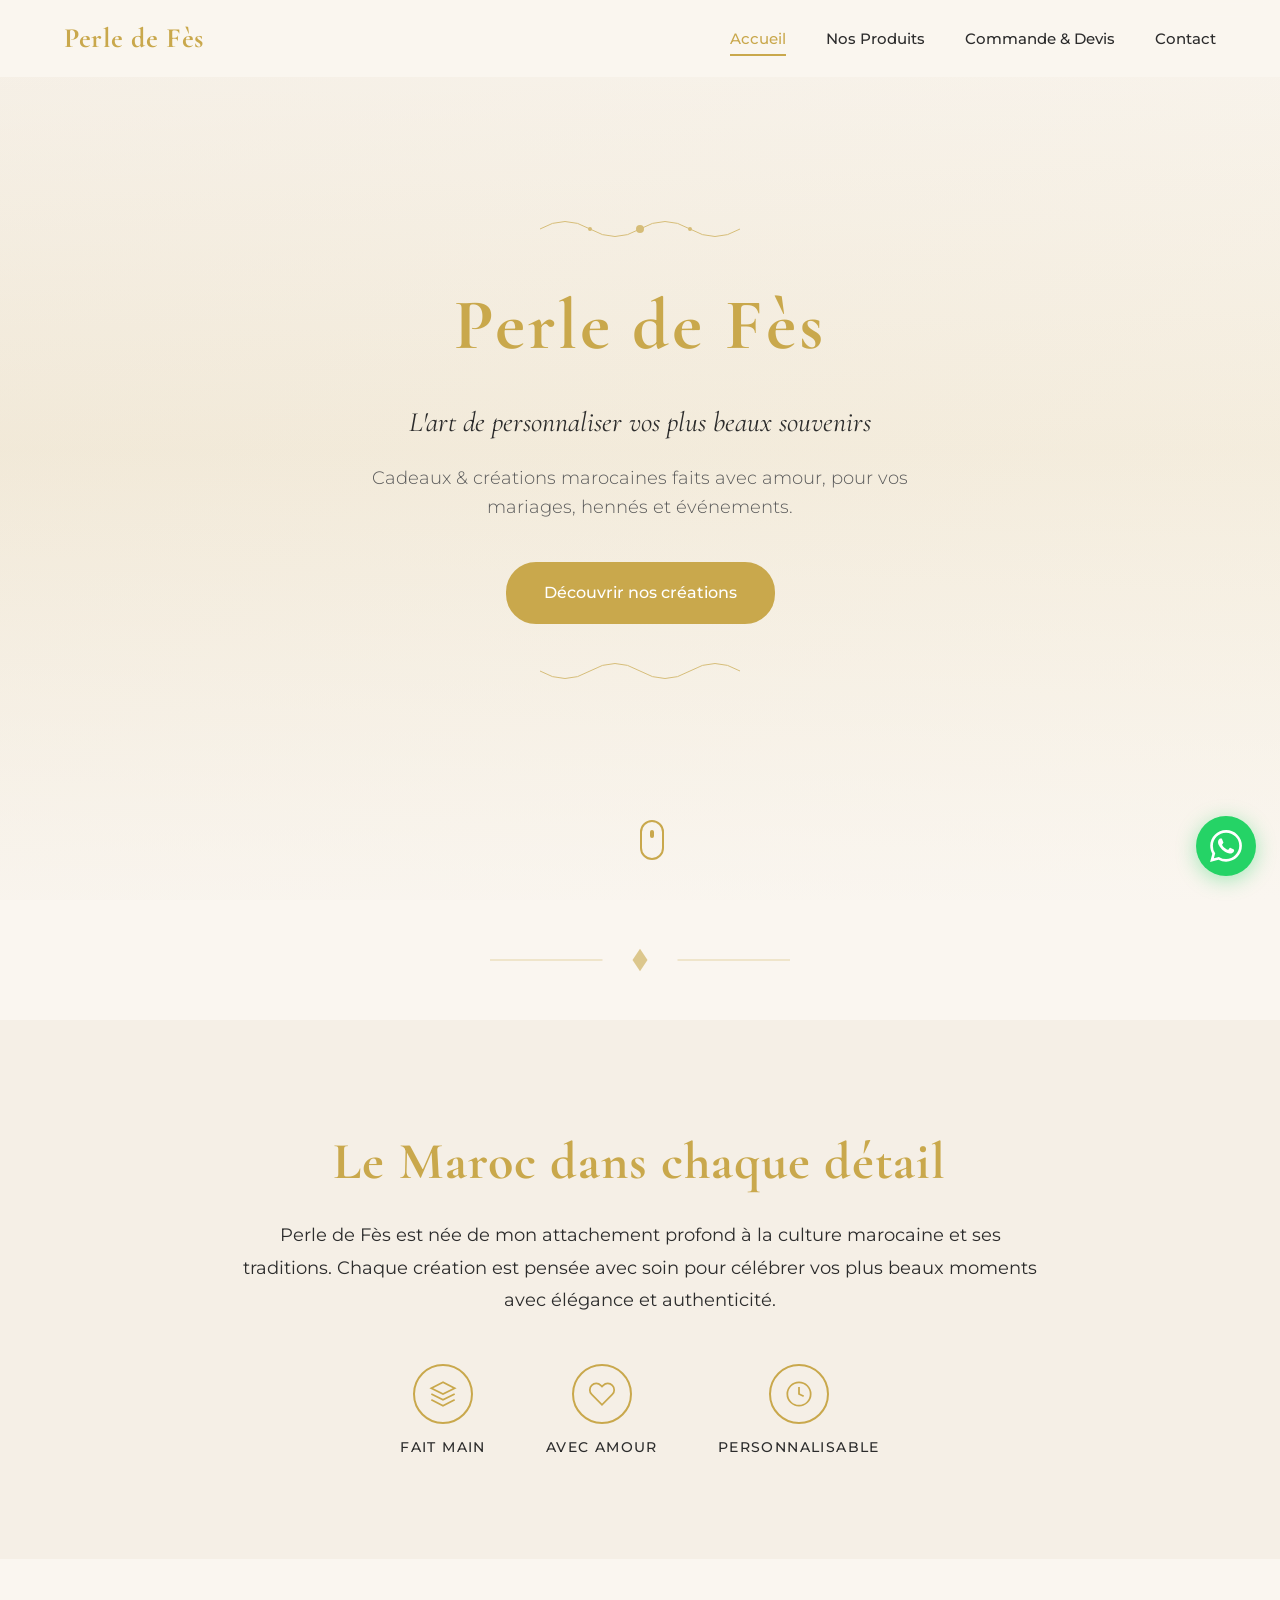
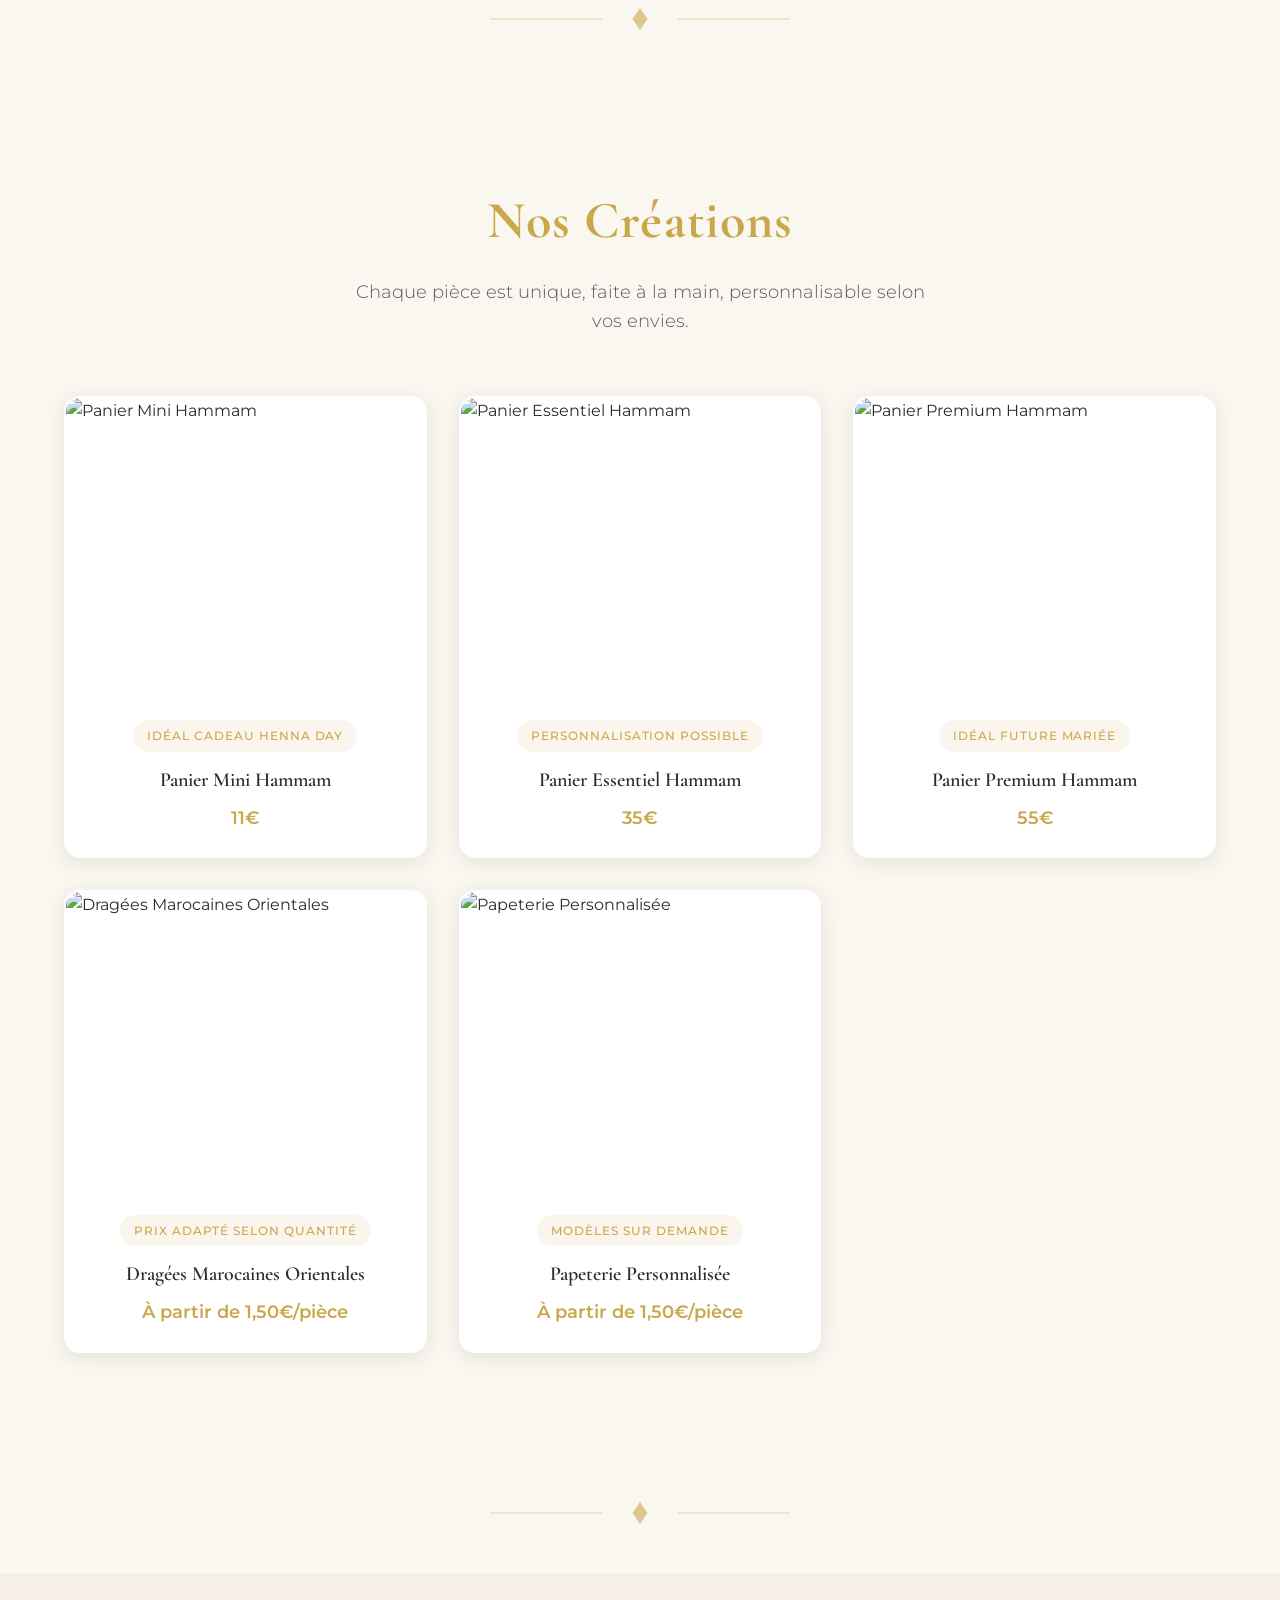
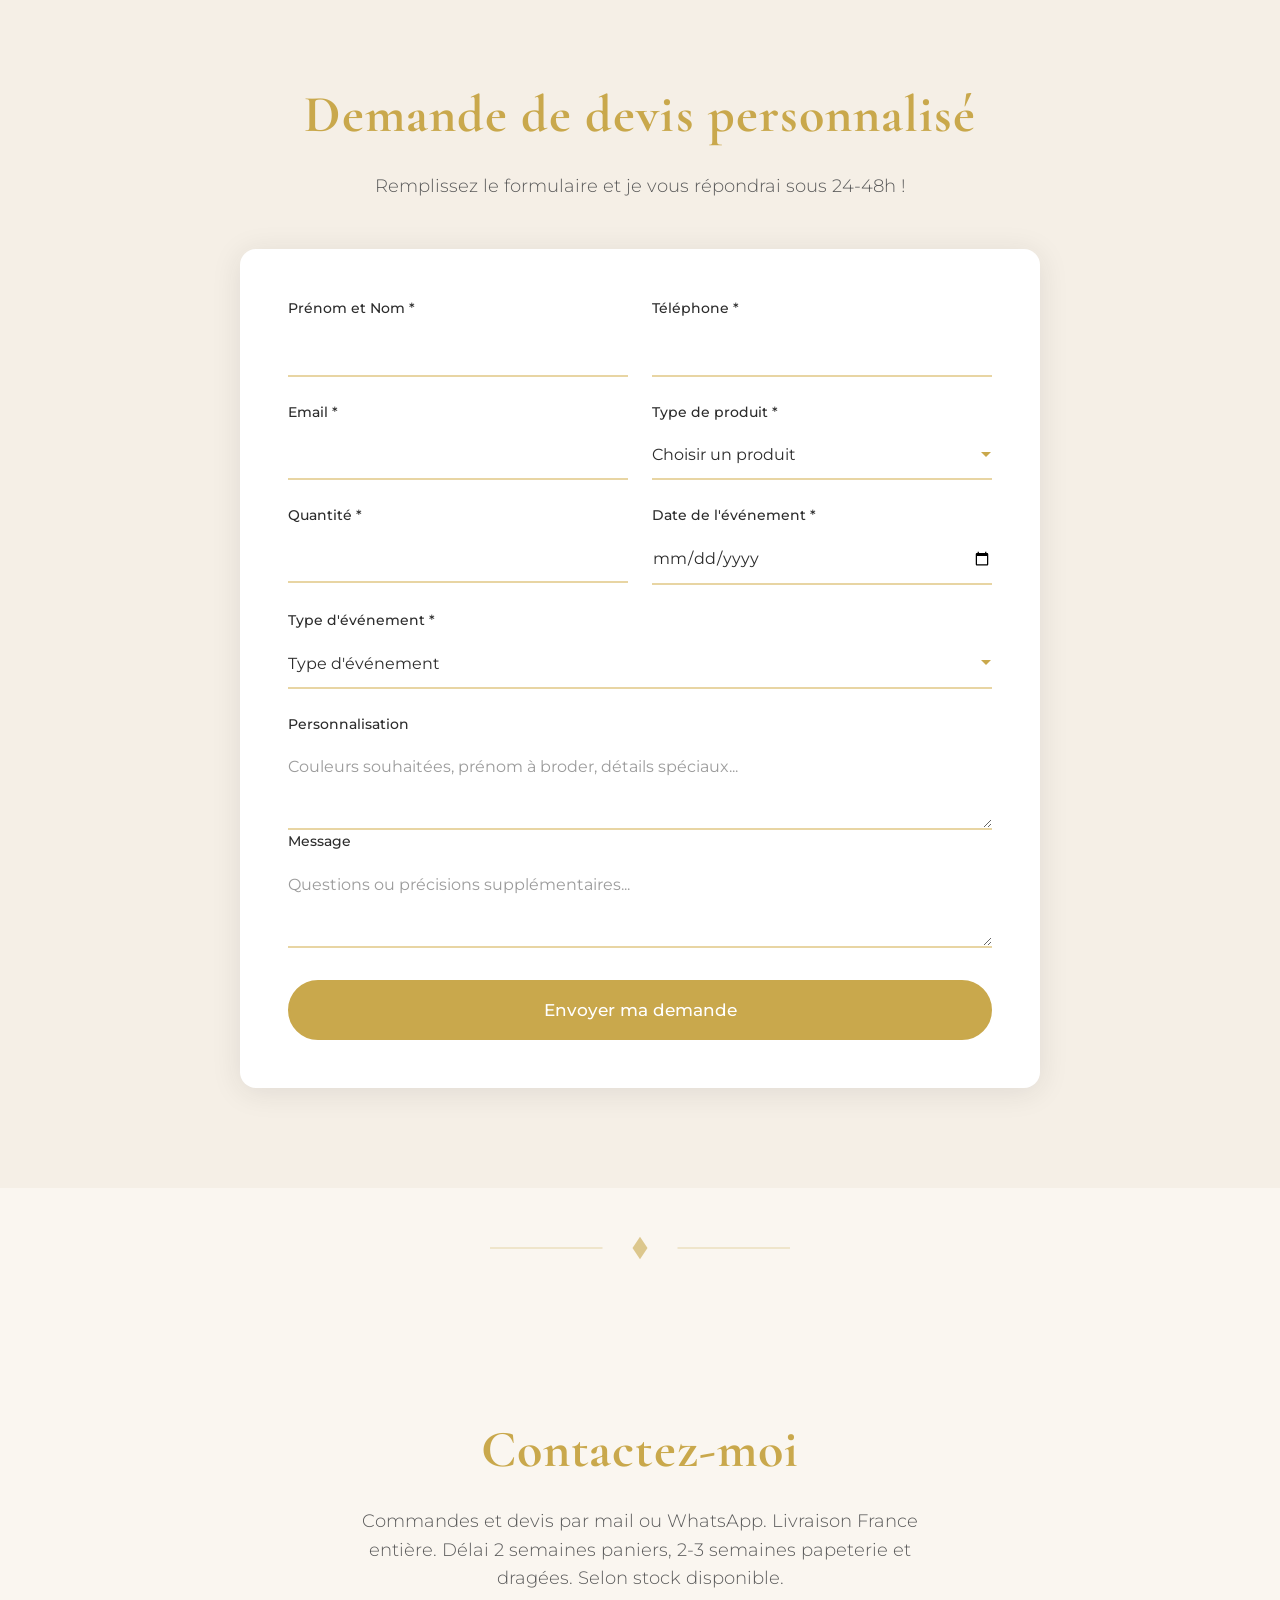
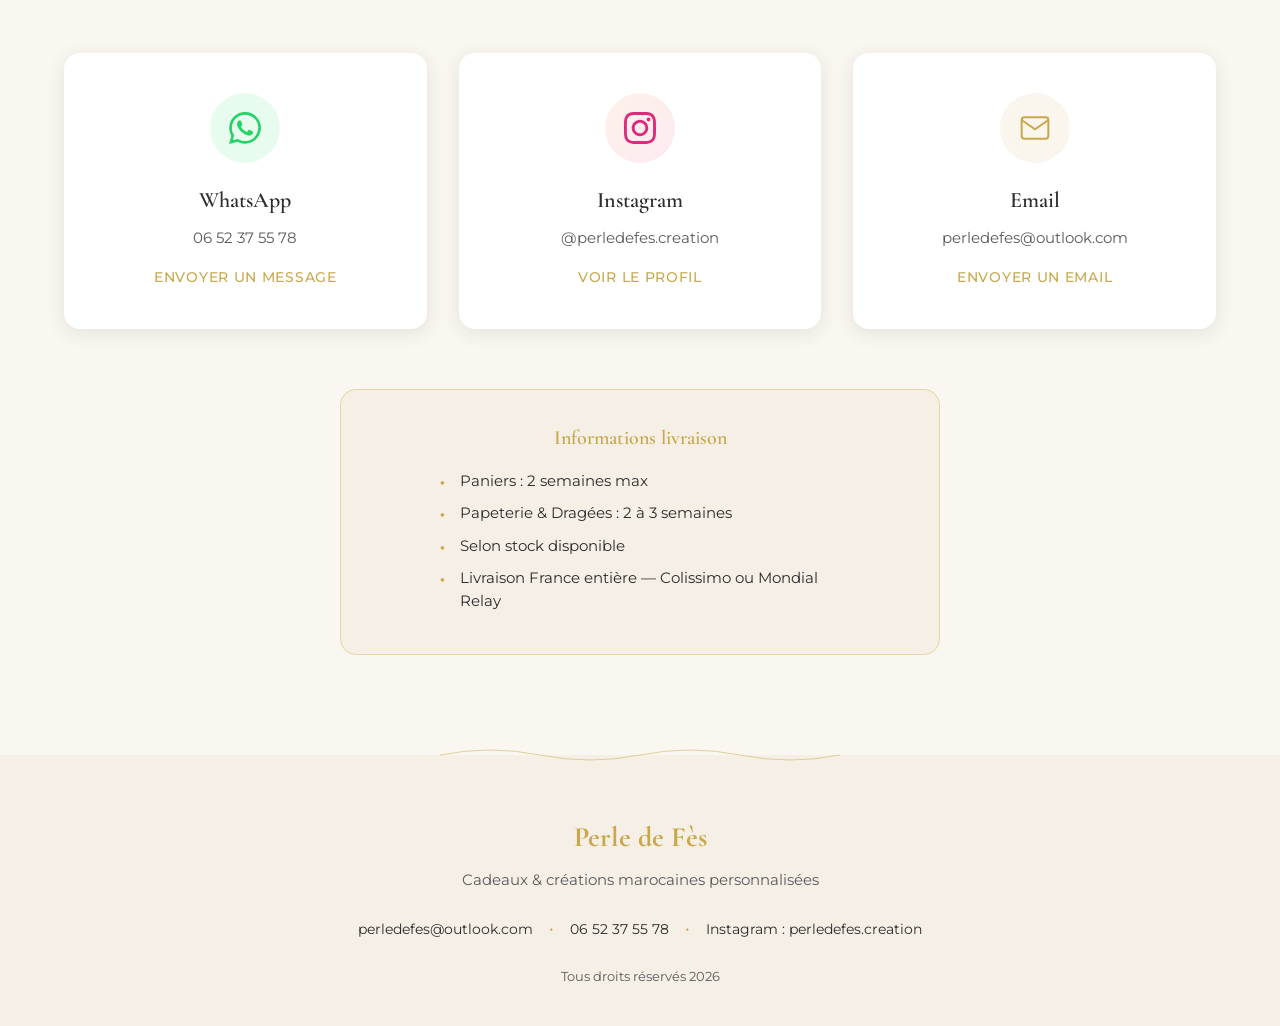
==== index.html @ ae3eb669 "Ajout logo dans la sidebar mobile - Logo 'Perle de Fes' affiche au-dessus des liens de navigation - " ====
<!DOCTYPE html>
<html lang="fr">
<head>
    <meta charset="UTF-8">
    <meta name="viewport" content="width=device-width, initial-scale=1.0">
    <title>Perle de Fès — Cadeaux & créations marocaines personnalisées</title>
    <meta name="description" content="Cadeaux orientaux élégants pour mariages, hennés et événements. Paniers hammam, dragées et papeterie personnalisés. Livraison France entière.">

    <!-- Open Graph -->
    <meta property="og:title" content="Perle de Fès — Cadeaux marocaines personnalisées">
    <meta property="og:description" content="Créations artisanales marocaines pour vos plus beaux moments.">
    <meta property="og:type" content="website">
    <meta property="og:locale" content="fr_FR">

    <!-- Google Fonts -->
    <link rel="preconnect" href="https://fonts.googleapis.com">
    <link rel="preconnect" href="https://fonts.gstatic.com" crossorigin>
    <link href="https://fonts.googleapis.com/css2?family=Cormorant+Garamond:wght@400;600;700&family=Montserrat:wght@300;400;500;600&display=swap" rel="stylesheet">

    <!-- Netlify Identity (pour admin CMS) -->
    <script src="https://identity.netlify.com/v1/netlify-identity-widget.js"></script>

    <!-- EmailJS SDK -->
    <script src="https://cdn.jsdelivr.net/npm/@emailjs/browser@4/dist/email.min.js"></script>

    <!-- Styles -->
    <link rel="stylesheet" href="css/style.css">
</head>
<body>
    <!-- ============================================
         HEADER & NAVIGATION
    ============================================ -->
    <header class="header" id="header">
        <div class="header__container">
            <a href="#accueil" class="header__logo">
                <span class="header__logo-text">Perle de Fès</span>
            </a>

            <nav class="nav" id="nav">
                <span class="nav__logo">Perle de Fès</span>
                <ul class="nav__list">
                    <li class="nav__item">
                        <a href="#accueil" class="nav__link active">Accueil</a>
                    </li>
                    <li class="nav__item">
                        <a href="#produits" class="nav__link">Nos Produits</a>
                    </li>
                    <li class="nav__item">
                        <a href="#devis" class="nav__link">Commande & Devis</a>
                    </li>
                    <li class="nav__item">
                        <a href="#contact" class="nav__link">Contact</a>
                    </li>
                </ul>
            </nav>

            <button class="nav__toggle" id="navToggle" aria-label="Menu">
                <span class="nav__toggle-bar"></span>
                <span class="nav__toggle-bar"></span>
                <span class="nav__toggle-bar"></span>
            </button>
        </div>
    </header>

    <main>
        <!-- ============================================
             SECTION HERO
        ============================================ -->
        <section class="hero" id="accueil">
            <div class="hero__overlay"></div>
            <div class="hero__content">
                <div class="hero__ornament">
                    <!-- SVG Ornament marocain -->
                    <svg viewBox="0 0 200 30" class="hero__ornament-svg">
                        <path d="M0,15 Q25,0 50,15 T100,15 T150,15 T200,15" stroke="currentColor" fill="none" stroke-width="1"/>
                        <circle cx="100" cy="15" r="4" fill="currentColor"/>
                        <circle cx="50" cy="15" r="2" fill="currentColor"/>
                        <circle cx="150" cy="15" r="2" fill="currentColor"/>
                    </svg>
                </div>
                <h1 class="hero__title">Perle de Fès</h1>
                <p class="hero__subtitle">L'art de personnaliser vos plus beaux souvenirs</p>
                <p class="hero__tagline">Cadeaux & créations marocaines faits avec amour, pour vos mariages, hennés et événements.</p>
                <a href="#produits" class="btn btn--primary hero__cta">Découvrir nos créations</a>
                <div class="hero__ornament hero__ornament--bottom">
                    <svg viewBox="0 0 200 30" class="hero__ornament-svg">
                        <path d="M0,15 Q25,30 50,15 T100,15 T150,15 T200,15" stroke="currentColor" fill="none" stroke-width="1"/>
                    </svg>
                </div>
            </div>
            <div class="hero__scroll-indicator">
                <span></span>
            </div>
        </section>

        <!-- ============================================
             SECTION SÉPARATEUR
        ============================================ -->
        <div class="section-divider">
            <svg viewBox="0 0 400 40" class="divider__svg">
                <path d="M0,20 L150,20" stroke="currentColor" fill="none" stroke-width="1"/>
                <polygon points="200,5 210,20 200,35 190,20" fill="currentColor"/>
                <path d="M250,20 L400,20" stroke="currentColor" fill="none" stroke-width="1"/>
            </svg>
        </div>

        <!-- ============================================
             SECTION PRÉSENTATION
        ============================================ -->
        <section class="presentation" id="presentation">
            <div class="container">
                <div class="presentation__content animate-on-scroll">
                    <h2 class="section__title">Le Maroc dans chaque détail</h2>
                    <div class="presentation__text">
                        <p>Perle de Fès est née de mon attachement profond à la culture marocaine et ses traditions. Chaque création est pensée avec soin pour célébrer vos plus beaux moments avec élégance et authenticité.</p>
                    </div>
                    <div class="presentation__features">
                        <div class="feature">
                            <div class="feature__icon">
                                <svg viewBox="0 0 24 24" fill="none" stroke="currentColor" stroke-width="1.5">
                                    <path d="M12 2L2 7l10 5 10-5-10-5zM2 17l10 5 10-5M2 12l10 5 10-5"/>
                                </svg>
                            </div>
                            <span class="feature__text">Fait main</span>
                        </div>
                        <div class="feature">
                            <div class="feature__icon">
                                <svg viewBox="0 0 24 24" fill="none" stroke="currentColor" stroke-width="1.5">
                                    <path d="M20.84 4.61a5.5 5.5 0 0 0-7.78 0L12 5.67l-1.06-1.06a5.5 5.5 0 0 0-7.78 7.78l1.06 1.06L12 21.23l7.78-7.78 1.06-1.06a5.5 5.5 0 0 0 0-7.78z"/>
                                </svg>
                            </div>
                            <span class="feature__text">Avec amour</span>
                        </div>
                        <div class="feature">
                            <div class="feature__icon">
                                <svg viewBox="0 0 24 24" fill="none" stroke="currentColor" stroke-width="1.5">
                                    <circle cx="12" cy="12" r="10"/>
                                    <path d="M12 6v6l4 2"/>
                                </svg>
                            </div>
                            <span class="feature__text">Personnalisable</span>
                        </div>
                    </div>
                </div>
            </div>
        </section>

        <!-- ============================================
             SECTION SÉPARATEUR
        ============================================ -->
        <div class="section-divider">
            <svg viewBox="0 0 400 40" class="divider__svg">
                <path d="M0,20 L150,20" stroke="currentColor" fill="none" stroke-width="1"/>
                <polygon points="200,5 210,20 200,35 190,20" fill="currentColor"/>
                <path d="M250,20 L400,20" stroke="currentColor" fill="none" stroke-width="1"/>
            </svg>
        </div>

        <!-- ============================================
             SECTION PRODUITS
        ============================================ -->
        <section class="products" id="produits">
            <div class="container">
                <div class="products__header animate-on-scroll">
                    <h2 class="section__title">Nos Créations</h2>
                    <p class="section__subtitle">Chaque pièce est unique, faite à la main, personnalisable selon vos envies.</p>
                </div>

                <div class="products__grid">
                    <!-- Les produits sont chargés dynamiquement depuis /data/products/ -->
                </div>
            </div>
        </section>

        <!-- ============================================
             MODALE PRODUIT — Design Luxueux Oriental
        ============================================ -->
        <div class="modal" id="modal">
            <div class="modal__backdrop"></div>
            <div class="modal__container">
                <!-- Ornement supérieur -->
                <div class="modal__ornament modal__ornament--top">
                    <svg viewBox="0 0 300 24" fill="none">
                        <path d="M0,12 Q37.5,0 75,12 T150,12 T225,12 T300,12" stroke="currentColor" stroke-width="1" fill="none"/>
                        <circle cx="150" cy="12" r="5" fill="currentColor"/>
                        <circle cx="75" cy="12" r="3" fill="currentColor"/>
                        <circle cx="225" cy="12" r="3" fill="currentColor"/>
                        <path d="M140,12 L145,7 L150,12 L145,17 Z" fill="currentColor"/>
                        <path d="M160,12 L155,7 L150,12 L155,17 Z" fill="currentColor"/>
                    </svg>
                </div>

                <button class="modal__close" aria-label="Fermer">
                    <svg viewBox="0 0 24 24" fill="none" stroke="currentColor" stroke-width="2">
                        <path d="M18 6L6 18M6 6l12 12"/>
                    </svg>
                </button>

                <div class="modal__content">
                    <!-- Section Image avec cadre décoratif -->
                    <div class="modal__image-section">
                        <div class="modal__image-frame">
                            <div class="modal__image-corner modal__image-corner--tl"></div>
                            <div class="modal__image-corner modal__image-corner--tr"></div>
                            <div class="modal__image-corner modal__image-corner--bl"></div>
                            <div class="modal__image-corner modal__image-corner--br"></div>
                            <img src="" alt="" class="modal__image" id="modalImage">
                        </div>
                        <div class="modal__image-badge" id="modalBadge"></div>
                    </div>

                    <!-- Section Détails -->
                    <div class="modal__details">
                        <div class="modal__header">
                            <h3 class="modal__title" id="modalTitle"></h3>
                            <div class="modal__price-wrapper">
                                <span class="modal__price-label">Prix</span>
                                <p class="modal__price" id="modalPrice"></p>
                            </div>
                        </div>

                        <div class="modal__divider">
                            <svg viewBox="0 0 200 12" fill="none">
                                <path d="M0,6 L80,6" stroke="currentColor" stroke-width="1"/>
                                <polygon points="100,0 106,6 100,12 94,6" fill="currentColor"/>
                                <path d="M120,6 L200,6" stroke="currentColor" stroke-width="1"/>
                            </svg>
                        </div>

                        <div class="modal__composition">
                            <h4>
                                <svg viewBox="0 0 24 24" fill="none" stroke="currentColor" stroke-width="1.5" width="18" height="18">
                                    <path d="M9 5H7a2 2 0 00-2 2v12a2 2 0 002 2h10a2 2 0 002-2V7a2 2 0 00-2-2h-2M9 5a2 2 0 002 2h2a2 2 0 002-2M9 5a2 2 0 012-2h2a2 2 0 012 2"/>
                                </svg>
                                Composition
                            </h4>
                            <ul id="modalComposition"></ul>
                        </div>

                        <div class="modal__footer">
                            <p class="modal__delay" id="modalDelay">
                                <svg viewBox="0 0 24 24" fill="none" stroke="currentColor" stroke-width="1.5" width="16" height="16">
                                    <circle cx="12" cy="12" r="10"/>
                                    <path d="M12 6v6l4 2"/>
                                </svg>
                                <span></span>
                            </p>
                            <a href="" class="btn btn--primary modal__cta" id="modalCta" target="_blank" rel="noopener">
                                <svg viewBox="0 0 24 24" fill="currentColor" width="22" height="22">
                                    <path d="M17.472 14.382c-.297-.149-1.758-.867-2.03-.967-.273-.099-.471-.148-.67.15-.197.297-.767.966-.94 1.164-.173.199-.347.223-.644.075-.297-.15-1.255-.463-2.39-1.475-.883-.788-1.48-1.761-1.653-2.059-.173-.297-.018-.458.13-.606.134-.133.298-.347.446-.52.149-.174.198-.298.298-.497.099-.198.05-.371-.025-.52-.075-.149-.669-1.612-.916-2.207-.242-.579-.487-.5-.669-.51-.173-.008-.371-.01-.57-.01-.198 0-.52.074-.792.372-.272.297-1.04 1.016-1.04 2.479 0 1.462 1.065 2.875 1.213 3.074.149.198 2.096 3.2 5.077 4.487.709.306 1.262.489 1.694.625.712.227 1.36.195 1.871.118.571-.085 1.758-.719 2.006-1.413.248-.694.248-1.289.173-1.413-.074-.124-.272-.198-.57-.347m-5.421 7.403h-.004a9.87 9.87 0 01-5.031-1.378l-.361-.214-3.741.982.998-3.648-.235-.374a9.86 9.86 0 01-1.51-5.26c.001-5.45 4.436-9.884 9.888-9.884 2.64 0 5.122 1.03 6.988 2.898a9.825 9.825 0 012.893 6.994c-.003 5.45-4.437 9.884-9.885 9.884m8.413-18.297A11.815 11.815 0 0012.05 0C5.495 0 .16 5.335.157 11.892c0 2.096.547 4.142 1.588 5.945L.057 24l6.305-1.654a11.882 11.882 0 005.683 1.448h.005c6.554 0 11.89-5.335 11.893-11.893a11.821 11.821 0 00-3.48-8.413z"/>
                                </svg>
                                Commander sur WhatsApp
                            </a>
                        </div>
                    </div>
                </div>

                <!-- Ornement inférieur -->
                <div class="modal__ornament modal__ornament--bottom">
                    <svg viewBox="0 0 300 24" fill="none">
                        <path d="M0,12 Q37.5,24 75,12 T150,12 T225,12 T300,12" stroke="currentColor" stroke-width="1" fill="none"/>
                    </svg>
                </div>
            </div>
        </div>

        <!-- ============================================
             SECTION SÉPARATEUR
        ============================================ -->
        <div class="section-divider">
            <svg viewBox="0 0 400 40" class="divider__svg">
                <path d="M0,20 L150,20" stroke="currentColor" fill="none" stroke-width="1"/>
                <polygon points="200,5 210,20 200,35 190,20" fill="currentColor"/>
                <path d="M250,20 L400,20" stroke="currentColor" fill="none" stroke-width="1"/>
            </svg>
        </div>

        <!-- ============================================
             SECTION FORMULAIRE DEVIS
        ============================================ -->
        <section class="quote" id="devis">
            <div class="container">
                <div class="quote__header animate-on-scroll">
                    <h2 class="section__title">Demande de devis personnalisé</h2>
                    <p class="section__subtitle">Remplissez le formulaire et je vous répondrai sous 24-48h !</p>
                </div>

                <form class="quote__form animate-on-scroll" id="quoteForm">
                    <div class="form__row">
                        <div class="form__group">
                            <label for="name" class="form__label">Prénom et Nom *</label>
                            <input type="text" id="name" name="name" class="form__input" required>
                        </div>
                        <div class="form__group">
                            <label for="phone" class="form__label">Téléphone *</label>
                            <input type="tel" id="phone" name="phone" class="form__input" required>
                        </div>
                    </div>

                    <div class="form__row">
                        <div class="form__group">
                            <label for="email" class="form__label">Email *</label>
                            <input type="email" id="email" name="email" class="form__input" required>
                        </div>
                        <div class="form__group">
                            <label for="productType" class="form__label">Type de produit *</label>
                            <select id="productType" name="productType" class="form__select" required>
                                <option value="" disabled selected>Choisir un produit</option>
                                <option value="Panier Mini">Panier Mini</option>
                                <option value="Panier Essentiel">Panier Essentiel</option>
                                <option value="Panier Premium">Panier Premium</option>
                                <option value="Dragées">Dragées</option>
                                <option value="Papeterie">Papeterie</option>
                                <option value="Autre">Autre</option>
                            </select>
                        </div>
                    </div>

                    <div class="form__row">
                        <div class="form__group">
                            <label for="quantity" class="form__label">Quantité *</label>
                            <input type="number" id="quantity" name="quantity" class="form__input" min="1" required>
                        </div>
                        <div class="form__group">
                            <label for="eventDate" class="form__label">Date de l'événement *</label>
                            <input type="date" id="eventDate" name="eventDate" class="form__input" required>
                        </div>
                    </div>

                    <div class="form__row">
                        <div class="form__group form__group--full">
                            <label for="eventType" class="form__label">Type d'événement *</label>
                            <select id="eventType" name="eventType" class="form__select" required>
                                <option value="" disabled selected>Type d'événement</option>
                                <option value="Mariage">Mariage</option>
                                <option value="Henné">Henné</option>
                                <option value="Anniversaire">Anniversaire</option>
                                <option value="Autre">Autre</option>
                            </select>
                        </div>
                    </div>

                    <div class="form__group">
                        <label for="personalization" class="form__label">Personnalisation</label>
                        <textarea id="personalization" name="personalization" class="form__textarea" rows="3" placeholder="Couleurs souhaitées, prénom à broder, détails spéciaux..."></textarea>
                    </div>

                    <div class="form__group">
                        <label for="message" class="form__label">Message</label>
                        <textarea id="message" name="message" class="form__textarea" rows="3" placeholder="Questions ou précisions supplémentaires..."></textarea>
                    </div>

                    <button type="submit" class="btn btn--primary form__submit">
                        Envoyer ma demande
                    </button>
                </form>

                <!-- Message de confirmation -->
                <div class="quote__success" id="formSuccess">
                    <div class="quote__success-icon">
                        <svg viewBox="0 0 24 24" fill="none" stroke="currentColor" stroke-width="2">
                            <path d="M22 11.08V12a10 10 0 1 1-5.93-9.14"/>
                            <polyline points="22 4 12 14.01 9 11.01"/>
                        </svg>
                    </div>
                    <p class="quote__success-text">Merci ! Votre demande a bien été envoyée. Je vous répondrai sous 24-48h via WhatsApp ou mail.</p>
                </div>
            </div>
        </section>

        <!-- ============================================
             SECTION SÉPARATEUR
        ============================================ -->
        <div class="section-divider">
            <svg viewBox="0 0 400 40" class="divider__svg">
                <path d="M0,20 L150,20" stroke="currentColor" fill="none" stroke-width="1"/>
                <polygon points="200,5 210,20 200,35 190,20" fill="currentColor"/>
                <path d="M250,20 L400,20" stroke="currentColor" fill="none" stroke-width="1"/>
            </svg>
        </div>

        <!-- ============================================
             SECTION CONTACT
        ============================================ -->
        <section class="contact" id="contact">
            <div class="container">
                <div class="contact__header animate-on-scroll">
                    <h2 class="section__title">Contactez-moi</h2>
                    <p class="section__subtitle">Commandes et devis par mail ou WhatsApp. Livraison France entière. Délai 2 semaines paniers, 2-3 semaines papeterie et dragées. Selon stock disponible.</p>
                </div>

                <div class="contact__grid animate-on-scroll">
                    <!-- WhatsApp -->
                    <a href="https://wa.me/33652375578?text=Bonjour%2C%20je%20suis%20int%C3%A9ress%C3%A9e%20par%20vos%20cr%C3%A9ations%20Perle%20de%20F%C3%A8s%20!" class="contact__card" target="_blank" rel="noopener">
                        <div class="contact__icon contact__icon--whatsapp">
                            <svg viewBox="0 0 24 24" fill="currentColor">
                                <path d="M17.472 14.382c-.297-.149-1.758-.867-2.03-.967-.273-.099-.471-.148-.67.15-.197.297-.767.966-.94 1.164-.173.199-.347.223-.644.075-.297-.15-1.255-.463-2.39-1.475-.883-.788-1.48-1.761-1.653-2.059-.173-.297-.018-.458.13-.606.134-.133.298-.347.446-.52.149-.174.198-.298.298-.497.099-.198.05-.371-.025-.52-.075-.149-.669-1.612-.916-2.207-.242-.579-.487-.5-.669-.51-.173-.008-.371-.01-.57-.01-.198 0-.52.074-.792.372-.272.297-1.04 1.016-1.04 2.479 0 1.462 1.065 2.875 1.213 3.074.149.198 2.096 3.2 5.077 4.487.709.306 1.262.489 1.694.625.712.227 1.36.195 1.871.118.571-.085 1.758-.719 2.006-1.413.248-.694.248-1.289.173-1.413-.074-.124-.272-.198-.57-.347m-5.421 7.403h-.004a9.87 9.87 0 01-5.031-1.378l-.361-.214-3.741.982.998-3.648-.235-.374a9.86 9.86 0 01-1.51-5.26c.001-5.45 4.436-9.884 9.888-9.884 2.64 0 5.122 1.03 6.988 2.898a9.825 9.825 0 012.893 6.994c-.003 5.45-4.437 9.884-9.885 9.884m8.413-18.297A11.815 11.815 0 0012.05 0C5.495 0 .16 5.335.157 11.892c0 2.096.547 4.142 1.588 5.945L.057 24l6.305-1.654a11.882 11.882 0 005.683 1.448h.005c6.554 0 11.89-5.335 11.893-11.893a11.821 11.821 0 00-3.48-8.413z"/>
                            </svg>
                        </div>
                        <h3 class="contact__title">WhatsApp</h3>
                        <p class="contact__info">06 52 37 55 78</p>
                        <span class="contact__cta">Envoyer un message</span>
                    </a>

                    <!-- Instagram -->
                    <a href="https://instagram.com/perledefes.creation" class="contact__card" target="_blank" rel="noopener">
                        <div class="contact__icon contact__icon--instagram">
                            <svg viewBox="0 0 24 24" fill="currentColor">
                                <path d="M12 2.163c3.204 0 3.584.012 4.85.07 3.252.148 4.771 1.691 4.919 4.919.058 1.265.069 1.645.069 4.849 0 3.205-.012 3.584-.069 4.849-.149 3.225-1.664 4.771-4.919 4.919-1.266.058-1.644.07-4.85.07-3.204 0-3.584-.012-4.849-.07-3.26-.149-4.771-1.699-4.919-4.92-.058-1.265-.07-1.644-.07-4.849 0-3.204.013-3.583.07-4.849.149-3.227 1.664-4.771 4.919-4.919 1.266-.057 1.645-.069 4.849-.069zm0-2.163c-3.259 0-3.667.014-4.947.072-4.358.2-6.78 2.618-6.98 6.98-.059 1.281-.073 1.689-.073 4.948 0 3.259.014 3.668.072 4.948.2 4.358 2.618 6.78 6.98 6.98 1.281.058 1.689.072 4.948.072 3.259 0 3.668-.014 4.948-.072 4.354-.2 6.782-2.618 6.979-6.98.059-1.28.073-1.689.073-4.948 0-3.259-.014-3.667-.072-4.947-.196-4.354-2.617-6.78-6.979-6.98-1.281-.059-1.69-.073-4.949-.073zm0 5.838c-3.403 0-6.162 2.759-6.162 6.162s2.759 6.163 6.162 6.163 6.162-2.759 6.162-6.163c0-3.403-2.759-6.162-6.162-6.162zm0 10.162c-2.209 0-4-1.79-4-4 0-2.209 1.791-4 4-4s4 1.791 4 4c0 2.21-1.791 4-4 4zm6.406-11.845c-.796 0-1.441.645-1.441 1.44s.645 1.44 1.441 1.44c.795 0 1.439-.645 1.439-1.44s-.644-1.44-1.439-1.44z"/>
                            </svg>
                        </div>
                        <h3 class="contact__title">Instagram</h3>
                        <p class="contact__info">@perledefes.creation</p>
                        <span class="contact__cta">Voir le profil</span>
                    </a>

                    <!-- Email -->
                    <a href="mailto:perledefes@outlook.com" class="contact__card">
                        <div class="contact__icon contact__icon--email">
                            <svg viewBox="0 0 24 24" fill="none" stroke="currentColor" stroke-width="1.5">
                                <path d="M4 4h16c1.1 0 2 .9 2 2v12c0 1.1-.9 2-2 2H4c-1.1 0-2-.9-2-2V6c0-1.1.9-2 2-2z"/>
                                <polyline points="22,6 12,13 2,6"/>
                            </svg>
                        </div>
                        <h3 class="contact__title">Email</h3>
                        <p class="contact__info">perledefes@outlook.com</p>
                        <span class="contact__cta">Envoyer un email</span>
                    </a>
                </div>

                <div class="contact__delivery animate-on-scroll">
                    <h4>Informations livraison</h4>
                    <ul>
                        <li><strong>Paniers :</strong> 2 semaines max</li>
                        <li><strong>Papeterie & Dragées :</strong> 2 à 3 semaines</li>
                        <li>Selon stock disponible</li>
                        <li><strong>Livraison France entière</strong> — Colissimo ou Mondial Relay</li>
                    </ul>
                </div>
            </div>
        </section>
    </main>

    <!-- ============================================
         FOOTER
    ============================================ -->
    <footer class="footer">
        <div class="footer__ornament">
            <svg viewBox="0 0 400 20" class="footer__ornament-svg">
                <path d="M0,10 Q50,0 100,10 T200,10 T300,10 T400,10" stroke="currentColor" fill="none" stroke-width="1"/>
            </svg>
        </div>
        <div class="container">
            <div class="footer__content">
                <p class="footer__brand">Perle de Fès</p>
                <p class="footer__tagline">Cadeaux & créations marocaines personnalisées</p>
                <div class="footer__contact">
                    <a href="mailto:perledefes@outlook.com">perledefes@outlook.com</a>
                    <span>•</span>
                    <a href="tel:+33652375578">06 52 37 55 78</a>
                    <span>•</span>
                    <a href="https://instagram.com/perledefes.creation" target="_blank" rel="noopener">Instagram : perledefes.creation</a>
                </div>
                <p class="footer__copy">Tous droits réservés 2025</p>
            </div>
        </div>
    </footer>

    <!-- ============================================
         BOUTON WHATSAPP FIXE
    ============================================ -->
    <a href="https://wa.me/33652375578?text=Bonjour%2C%20je%20suis%20int%C3%A9ress%C3%A9e%20par%20vos%20cr%C3%A9ations%20Perle%20de%20F%C3%A8s%20!"
       class="whatsapp-float"
       target="_blank"
       rel="noopener"
       aria-label="Contacter sur WhatsApp">
        <svg viewBox="0 0 24 24" fill="currentColor">
            <path d="M17.472 14.382c-.297-.149-1.758-.867-2.03-.967-.273-.099-.471-.148-.67.15-.197.297-.767.966-.94 1.164-.173.199-.347.223-.644.075-.297-.15-1.255-.463-2.39-1.475-.883-.788-1.48-1.761-1.653-2.059-.173-.297-.018-.458.13-.606.134-.133.298-.347.446-.52.149-.174.198-.298.298-.497.099-.198.05-.371-.025-.52-.075-.149-.669-1.612-.916-2.207-.242-.579-.487-.5-.669-.51-.173-.008-.371-.01-.57-.01-.198 0-.52.074-.792.372-.272.297-1.04 1.016-1.04 2.479 0 1.462 1.065 2.875 1.213 3.074.149.198 2.096 3.2 5.077 4.487.709.306 1.262.489 1.694.625.712.227 1.36.195 1.871.118.571-.085 1.758-.719 2.006-1.413.248-.694.248-1.289.173-1.413-.074-.124-.272-.198-.57-.347m-5.421 7.403h-.004a9.87 9.87 0 01-5.031-1.378l-.361-.214-3.741.982.998-3.648-.235-.374a9.86 9.86 0 01-1.51-5.26c.001-5.45 4.436-9.884 9.888-9.884 2.64 0 5.122 1.03 6.988 2.898a9.825 9.825 0 012.893 6.994c-.003 5.45-4.437 9.884-9.885 9.884m8.413-18.297A11.815 11.815 0 0012.05 0C5.495 0 .16 5.335.157 11.892c0 2.096.547 4.142 1.588 5.945L.057 24l6.305-1.654a11.882 11.882 0 005.683 1.448h.005c6.554 0 11.89-5.335 11.893-11.893a11.821 11.821 0 00-3.48-8.413z"/>
        </svg>
    </a>

    <!-- JavaScript -->
    <script src="js/main.js"></script>

    <!-- Redirection après login Netlify Identity vers /admin/ -->
    <script>
      if (window.netlifyIdentity) {
        window.netlifyIdentity.on("init", function(user) {
          if (!user) {
            window.netlifyIdentity.on("login", function() {
              document.location.href = "/admin/";
            });
          }
        });
      }
    </script>
</body>
</html>
---- css/style.css ----
/* ============================================
   PERLE DE FÈS — STYLES COMPLETS
   Oriental moderne — Élégant — Luxueux
   ============================================ */

/* ============================================
   1. CSS CUSTOM PROPERTIES
   ============================================ */
:root {
    /* Couleurs principales */
    --bg-main: #FAF6F0;
    --bg-section: #F5EFE6;
    --gold: #C9A84C;
    --gold-light: #E8D5A3;
    --gold-dark: #A8893D;
    --text: #2C2C2C;
    --text-light: #5A5A5A;
    --white: #FFFFFF;
    --shadow: rgba(201, 168, 76, 0.15);
    --shadow-dark: rgba(44, 44, 44, 0.1);

    /* WhatsApp */
    --whatsapp: #25D366;
    --whatsapp-dark: #128C7E;

    /* Instagram gradient */
    --instagram-1: #F58529;
    --instagram-2: #DD2A7B;
    --instagram-3: #8134AF;

    /* Typographie */
    --font-title: 'Cormorant Garamond', Georgia, serif;
    --font-body: 'Montserrat', -apple-system, sans-serif;

    /* Tailles */
    --title-desktop: 52px;
    --title-mobile: 32px;
    --subtitle-desktop: 24px;
    --subtitle-mobile: 18px;

    /* Espacements */
    --section-padding: 100px;
    --section-padding-mobile: 60px;
    --container-width: 1200px;
    --container-padding: 24px;

    /* Transitions */
    --transition-fast: 0.2s ease;
    --transition-normal: 0.3s ease;
    --transition-slow: 0.5s ease;
    --transition-elegant: 0.6s cubic-bezier(0.4, 0, 0.2, 1);

    /* Bordures */
    --radius-small: 8px;
    --radius-medium: 16px;
    --radius-large: 30px;
    --radius-full: 50%;

    /* Z-index */
    --z-header: 1000;
    --z-modal: 2000;
    --z-whatsapp: 9999;
}

/* ============================================
   2. RESET & BASE
   ============================================ */
*,
*::before,
*::after {
    margin: 0;
    padding: 0;
    box-sizing: border-box;
}

html {
    scroll-behavior: smooth;
    font-size: 16px;
}

body {
    font-family: var(--font-body);
    font-weight: 400;
    color: var(--text);
    background-color: var(--bg-main);
    line-height: 1.6;
    overflow-x: hidden;
    -webkit-font-smoothing: antialiased;
    -moz-osx-font-smoothing: grayscale;
}

/* Page load animation */
body {
    animation: pageLoad 1.5s ease-out;
}

@keyframes pageLoad {
    from {
        opacity: 0;
    }
    to {
        opacity: 1;
    }
}

img {
    max-width: 100%;
    height: auto;
    display: block;
}

a {
    text-decoration: none;
    color: inherit;
    transition: var(--transition-normal);
}

button {
    font-family: inherit;
    cursor: pointer;
    border: none;
    background: none;
}

ul {
    list-style: none;
}

/* ============================================
   3. UTILITY CLASSES
   ============================================ */
.container {
    max-width: var(--container-width);
    margin: 0 auto;
    padding: 0 var(--container-padding);
}

.section__title {
    font-family: var(--font-title);
    font-size: var(--title-desktop);
    font-weight: 700;
    color: var(--gold);
    text-align: center;
    margin-bottom: 16px;
    letter-spacing: 0.02em;
}

.section__subtitle {
    font-family: var(--font-body);
    font-size: 18px;
    font-weight: 300;
    color: var(--text-light);
    text-align: center;
    max-width: 600px;
    margin: 0 auto 48px;
}

/* ============================================
   4. BUTTONS
   ============================================ */
.btn {
    display: inline-flex;
    align-items: center;
    justify-content: center;
    gap: 10px;
    font-family: var(--font-body);
    font-size: 16px;
    font-weight: 500;
    padding: 16px 36px;
    border-radius: var(--radius-large);
    transition: var(--transition-normal);
    cursor: pointer;
}

.btn--primary {
    background-color: var(--gold);
    color: var(--white);
    border: 2px solid var(--gold);
}

.btn--primary:hover {
    filter: brightness(1.15);
    transform: translateY(-2px);
    box-shadow: 0 8px 24px var(--shadow);
}

.btn--secondary {
    background-color: transparent;
    color: var(--gold);
    border: 2px solid var(--gold);
}

.btn--secondary:hover {
    background-color: var(--gold);
    color: var(--white);
}

/* ============================================
   5. HEADER & NAVIGATION
   ============================================ */
.header {
    position: fixed;
    top: 0;
    left: 0;
    right: 0;
    z-index: var(--z-header);
    background-color: rgba(250, 246, 240, 0.95);
    backdrop-filter: blur(10px);
    -webkit-backdrop-filter: blur(10px);
    transition: var(--transition-normal);
}

.header--scrolled {
    box-shadow: 0 2px 20px var(--shadow-dark);
}

.header__container {
    display: flex;
    align-items: center;
    justify-content: space-between;
    max-width: var(--container-width);
    margin: 0 auto;
    padding: 16px var(--container-padding);
}

.header__logo {
    display: flex;
    align-items: center;
}

.header__logo-text {
    font-family: var(--font-title);
    font-size: 28px;
    font-weight: 700;
    color: var(--gold);
    letter-spacing: 0.02em;
}

/* Logo dans la sidebar mobile (caché sur desktop) */
.nav__logo {
    display: none;
}

/* Navigation */
.nav__list {
    display: flex;
    align-items: center;
    gap: 40px;
}

.nav__link {
    position: relative;
    font-family: var(--font-body);
    font-size: 15px;
    font-weight: 500;
    color: var(--text);
    padding: 8px 0;
    transition: var(--transition-normal);
}

.nav__link::after {
    content: '';
    position: absolute;
    bottom: 0;
    left: 0;
    width: 0;
    height: 2px;
    background-color: var(--gold);
    transition: width var(--transition-elegant);
}

.nav__link:hover,
.nav__link.active {
    color: var(--gold);
}

.nav__link:hover::after,
.nav__link.active::after {
    width: 100%;
}

/* Mobile menu toggle */
.nav__toggle {
    display: none;
    flex-direction: column;
    justify-content: center;
    align-items: center;
    width: 40px;
    height: 40px;
    gap: 6px;
    z-index: calc(var(--z-header) + 1);
}

.nav__toggle-bar {
    width: 24px;
    height: 2px;
    background-color: var(--text);
    transition: var(--transition-normal);
    transform-origin: center;
}

.nav__toggle.active .nav__toggle-bar:nth-child(1) {
    transform: rotate(45deg) translate(6px, 6px);
}

.nav__toggle.active .nav__toggle-bar:nth-child(2) {
    opacity: 0;
}

.nav__toggle.active .nav__toggle-bar:nth-child(3) {
    transform: rotate(-45deg) translate(6px, -6px);
}

/* ============================================
   6. HERO SECTION
   ============================================ */
.hero {
    position: relative;
    min-height: 100vh;
    display: flex;
    align-items: center;
    justify-content: center;
    /* TODO: Remplacer par hero-bg.jpg */
    background: linear-gradient(135deg, var(--bg-section) 0%, var(--bg-main) 100%);
    background-size: cover;
    background-position: center;
    overflow: hidden;
}

.hero__overlay {
    position: absolute;
    inset: 0;
    background: linear-gradient(
        180deg,
        rgba(250, 246, 240, 0.3) 0%,
        rgba(201, 168, 76, 0.1) 50%,
        rgba(250, 246, 240, 0.5) 100%
    );
}

.hero__content {
    position: relative;
    z-index: 1;
    text-align: center;
    padding: 0 var(--container-padding);
    max-width: 900px;
}

.hero__ornament {
    display: flex;
    justify-content: center;
    margin-bottom: 24px;
}

.hero__ornament--bottom {
    margin-top: 32px;
    margin-bottom: 0;
}

.hero__ornament-svg {
    width: 200px;
    height: 30px;
    color: var(--gold);
    opacity: 0.7;
}

.hero__title {
    font-family: var(--font-title);
    font-size: clamp(42px, 8vw, 72px);
    font-weight: 700;
    color: var(--gold);
    letter-spacing: 0.04em;
    margin-bottom: 16px;
    animation: slideInLeft 1s ease-out 0.3s both;
}

@keyframes slideInLeft {
    from {
        opacity: 0;
        transform: translateX(-50px);
    }
    to {
        opacity: 1;
        transform: translateX(0);
    }
}

.hero__subtitle {
    font-family: var(--font-title);
    font-size: clamp(20px, 4vw, 28px);
    font-weight: 400;
    font-style: italic;
    color: var(--text);
    margin-bottom: 20px;
    animation: fadeIn 1s ease-out 0.6s both;
}

.hero__tagline {
    font-family: var(--font-body);
    font-size: 18px;
    font-weight: 300;
    color: var(--text-light);
    max-width: 600px;
    margin: 0 auto 40px;
    animation: fadeIn 1s ease-out 0.9s both;
}

@keyframes fadeIn {
    from {
        opacity: 0;
        transform: translateY(20px);
    }
    to {
        opacity: 1;
        transform: translateY(0);
    }
}

.hero__cta {
    animation: fadeIn 1s ease-out 1.2s both;
}

/* Scroll indicator */
.hero__scroll-indicator {
    position: absolute;
    bottom: 40px;
    left: 50%;
    transform: translateX(-50%);
    animation: fadeIn 1s ease-out 1.5s both;
}

.hero__scroll-indicator span {
    display: block;
    width: 24px;
    height: 40px;
    border: 2px solid var(--gold);
    border-radius: 12px;
    position: relative;
}

.hero__scroll-indicator span::before {
    content: '';
    position: absolute;
    top: 8px;
    left: 50%;
    transform: translateX(-50%);
    width: 4px;
    height: 8px;
    background-color: var(--gold);
    border-radius: 2px;
    animation: scrollBounce 2s ease-in-out infinite;
}

@keyframes scrollBounce {
    0%, 100% {
        transform: translateX(-50%) translateY(0);
        opacity: 1;
    }
    50% {
        transform: translateX(-50%) translateY(10px);
        opacity: 0.5;
    }
}

/* ============================================
   7. SECTION DIVIDER
   ============================================ */
.section-divider {
    display: flex;
    justify-content: center;
    padding: 40px 0;
    background-color: var(--bg-main);
}

.divider__svg {
    width: 300px;
    height: 40px;
    color: var(--gold);
    opacity: 0.6;
}

/* ============================================
   8. PRESENTATION SECTION
   ============================================ */
.presentation {
    padding: var(--section-padding) 0;
    background-color: var(--bg-section);
}

.presentation__content {
    text-align: center;
    max-width: 800px;
    margin: 0 auto;
}

.presentation__text {
    font-size: 18px;
    line-height: 1.8;
    color: var(--text);
    margin-bottom: 48px;
}

.presentation__features {
    display: flex;
    justify-content: center;
    gap: 60px;
    flex-wrap: wrap;
}

.feature {
    display: flex;
    flex-direction: column;
    align-items: center;
    gap: 12px;
}

.feature__icon {
    width: 60px;
    height: 60px;
    display: flex;
    align-items: center;
    justify-content: center;
    border: 2px solid var(--gold);
    border-radius: var(--radius-full);
    color: var(--gold);
    transition: var(--transition-normal);
}

.feature__icon svg {
    width: 28px;
    height: 28px;
}

.feature:hover .feature__icon {
    background-color: var(--gold);
    color: var(--white);
}

.feature__text {
    font-family: var(--font-body);
    font-size: 14px;
    font-weight: 500;
    color: var(--text);
    text-transform: uppercase;
    letter-spacing: 0.1em;
}

/* ============================================
   9. PRODUCTS SECTION
   ============================================ */
.products {
    padding: var(--section-padding) 0;
    background-color: var(--bg-main);
}

.products__header {
    margin-bottom: 60px;
}

.products__grid {
    display: grid;
    grid-template-columns: repeat(3, 1fr);
    gap: 32px;
}

/* Product Card */
.product-card {
    background-color: var(--white);
    border-radius: var(--radius-medium);
    overflow: hidden;
    box-shadow: 0 4px 20px var(--shadow-dark);
    cursor: pointer;
    transition: var(--transition-elegant);
    border: 2px solid transparent;
}

.product-card:hover {
    transform: translateY(-8px);
    box-shadow: 0 12px 40px var(--shadow);
    border-color: var(--gold);
}

.product-card__image-wrapper {
    position: relative;
    aspect-ratio: 6/5;
    overflow: hidden;
}

.product-card__image {
    width: 100%;
    height: 100%;
    object-fit: cover;
    transition: transform var(--transition-elegant);
}

.product-card:hover .product-card__image {
    transform: scale(1.03);
}

.product-card__overlay {
    position: absolute;
    inset: 0;
    background: linear-gradient(
        180deg,
        transparent 0%,
        rgba(201, 168, 76, 0.85) 100%
    );
    display: flex;
    flex-direction: column;
    justify-content: flex-end;
    align-items: center;
    padding: 24px;
    opacity: 0;
    transition: opacity var(--transition-normal);
}

.product-card:hover .product-card__overlay {
    opacity: 1;
}

.product-card__overlay-title {
    font-family: var(--font-title);
    font-size: 22px;
    font-weight: 700;
    color: var(--white);
    text-align: center;
    margin-bottom: 8px;
}

.product-card__overlay-price {
    font-family: var(--font-body);
    font-size: 18px;
    font-weight: 600;
    color: var(--white);
}

.product-card__content {
    padding: 24px;
    text-align: center;
}

.product-card__badge {
    display: inline-block;
    font-size: 12px;
    font-weight: 500;
    color: var(--gold);
    text-transform: uppercase;
    letter-spacing: 0.08em;
    padding: 6px 14px;
    background-color: rgba(201, 168, 76, 0.1);
    border-radius: var(--radius-large);
    margin-bottom: 12px;
}

.product-card__title {
    font-family: var(--font-title);
    font-size: 20px;
    font-weight: 600;
    color: var(--text);
    margin-bottom: 8px;
}

.product-card__price {
    font-family: var(--font-body);
    font-size: 18px;
    font-weight: 600;
    color: var(--gold);
}

/* ============================================
   10. MODAL — Design Luxueux Oriental
   ============================================ */
.modal {
    position: fixed;
    inset: 0;
    z-index: var(--z-modal);
    display: flex;
    align-items: center;
    justify-content: center;
    padding: 20px;
    opacity: 0;
    visibility: hidden;
    transition: opacity 0.4s ease, visibility 0.4s ease;
}

.modal.active {
    opacity: 1;
    visibility: visible;
}

.modal__backdrop {
    position: absolute;
    inset: 0;
    background: radial-gradient(ellipse at center, rgba(44, 44, 44, 0.7) 0%, rgba(0, 0, 0, 0.85) 100%);
    backdrop-filter: blur(12px);
    -webkit-backdrop-filter: blur(12px);
}

.modal__container {
    position: relative;
    background: linear-gradient(180deg, var(--bg-main) 0%, var(--white) 100%);
    border: 3px solid var(--gold);
    border-radius: 24px;
    max-width: 950px;
    max-height: 92vh;
    width: 100%;
    overflow: hidden;
    overflow-y: auto;
    transform: scale(0.85) translateY(30px);
    opacity: 0;
    transition: transform 0.4s cubic-bezier(0.34, 1.56, 0.64, 1), opacity 0.4s ease;
    box-shadow:
        0 25px 80px rgba(0, 0, 0, 0.4),
        0 0 0 1px rgba(201, 168, 76, 0.3),
        inset 0 1px 0 rgba(255, 255, 255, 0.8);
    /* Scrollbar élégante */
    scrollbar-width: thin;
    scrollbar-color: var(--gold) var(--bg-section);
}

.modal__container::-webkit-scrollbar {
    width: 8px;
}

.modal__container::-webkit-scrollbar-track {
    background: var(--bg-section);
    border-radius: 4px;
}

.modal__container::-webkit-scrollbar-thumb {
    background: var(--gold);
    border-radius: 4px;
}

.modal__container::-webkit-scrollbar-thumb:hover {
    background: var(--gold-dark);
}

.modal.active .modal__container {
    transform: scale(1) translateY(0);
    opacity: 1;
}

/* Ornements décoratifs */
.modal__ornament {
    position: absolute;
    left: 50%;
    transform: translateX(-50%);
    color: var(--gold);
    z-index: 2;
    pointer-events: none;
}

.modal__ornament--top {
    top: 8px;
}

.modal__ornament--bottom {
    bottom: 8px;
}

.modal__ornament svg {
    width: 200px;
    height: 20px;
    opacity: 0.6;
}

/* Bouton fermer */
.modal__close {
    position: absolute;
    top: 20px;
    right: 20px;
    width: 48px;
    height: 48px;
    display: flex;
    align-items: center;
    justify-content: center;
    background: linear-gradient(135deg, var(--white) 0%, var(--bg-section) 100%);
    border: 2px solid var(--gold-light);
    border-radius: var(--radius-full);
    box-shadow: 0 4px 15px var(--shadow);
    z-index: 10;
    transition: all 0.3s ease;
    color: var(--text);
}

.modal__close:hover {
    background: linear-gradient(135deg, var(--gold) 0%, var(--gold-dark) 100%);
    border-color: var(--gold);
    color: var(--white);
    transform: rotate(90deg);
    box-shadow: 0 6px 20px rgba(201, 168, 76, 0.4);
}

.modal__close svg {
    width: 22px;
    height: 22px;
}

/* Contenu principal */
.modal__content {
    display: grid;
    grid-template-columns: 1fr 1fr;
    min-height: 500px;
}

/* Section Image */
.modal__image-section {
    position: relative;
    background: linear-gradient(135deg, var(--bg-section) 0%, #EDE8DE 100%);
    display: flex;
    align-items: center;
    justify-content: center;
    padding: 40px;
}

.modal__image-frame {
    position: relative;
    width: 100%;
    max-width: 380px;
    aspect-ratio: 1/1;
    border: 3px solid var(--gold);
    border-radius: 20px;
    overflow: hidden;
    box-shadow:
        0 20px 50px rgba(0, 0, 0, 0.15),
        inset 0 0 30px rgba(201, 168, 76, 0.1);
}

/* Coins décoratifs du cadre */
.modal__image-corner {
    position: absolute;
    width: 30px;
    height: 30px;
    z-index: 2;
}

.modal__image-corner::before,
.modal__image-corner::after {
    content: '';
    position: absolute;
    background-color: var(--gold);
}

.modal__image-corner--tl {
    top: -3px;
    left: -3px;
}
.modal__image-corner--tl::before {
    top: 0;
    left: 0;
    width: 30px;
    height: 3px;
}
.modal__image-corner--tl::after {
    top: 0;
    left: 0;
    width: 3px;
    height: 30px;
}

.modal__image-corner--tr {
    top: -3px;
    right: -3px;
}
.modal__image-corner--tr::before {
    top: 0;
    right: 0;
    width: 30px;
    height: 3px;
}
.modal__image-corner--tr::after {
    top: 0;
    right: 0;
    width: 3px;
    height: 30px;
}

.modal__image-corner--bl {
    bottom: -3px;
    left: -3px;
}
.modal__image-corner--bl::before {
    bottom: 0;
    left: 0;
    width: 30px;
    height: 3px;
}
.modal__image-corner--bl::after {
    bottom: 0;
    left: 0;
    width: 3px;
    height: 30px;
}

.modal__image-corner--br {
    bottom: -3px;
    right: -3px;
}
.modal__image-corner--br::before {
    bottom: 0;
    right: 0;
    width: 30px;
    height: 3px;
}
.modal__image-corner--br::after {
    bottom: 0;
    right: 0;
    width: 3px;
    height: 30px;
}

.modal__image {
    width: 100%;
    height: 100%;
    object-fit: cover;
    transition: transform 0.6s ease;
}

.modal__image-frame:hover .modal__image {
    transform: scale(1.05);
}

/* Badge sur l'image */
.modal__image-badge {
    position: absolute;
    bottom: 30px;
    left: 50%;
    transform: translateX(-50%);
    font-size: 11px;
    font-weight: 600;
    color: var(--white);
    text-transform: uppercase;
    letter-spacing: 0.12em;
    padding: 10px 20px;
    background: linear-gradient(135deg, var(--gold) 0%, var(--gold-dark) 100%);
    border-radius: 30px;
    box-shadow: 0 4px 15px rgba(201, 168, 76, 0.5);
    white-space: nowrap;
}

/* Section Détails */
.modal__details {
    padding: 50px 45px 40px;
    display: flex;
    flex-direction: column;
    overflow-y: auto;
    background: linear-gradient(180deg, transparent 0%, rgba(201, 168, 76, 0.03) 100%);
}

.modal__header {
    margin-bottom: 20px;
}

.modal__title {
    font-family: var(--font-title);
    font-size: 34px;
    font-weight: 700;
    color: var(--text);
    line-height: 1.2;
    margin-bottom: 16px;
}

.modal__price-wrapper {
    display: flex;
    align-items: baseline;
    gap: 12px;
}

.modal__price-label {
    font-size: 13px;
    font-weight: 500;
    color: var(--text-light);
    text-transform: uppercase;
    letter-spacing: 0.1em;
}

.modal__price {
    font-family: var(--font-title);
    font-size: 32px;
    font-weight: 700;
    color: var(--gold);
    line-height: 1;
}

/* Séparateur décoratif */
.modal__divider {
    display: flex;
    justify-content: center;
    margin: 24px 0;
}

.modal__divider svg {
    width: 180px;
    height: 12px;
    color: var(--gold);
    opacity: 0.5;
}

/* Composition */
.modal__composition {
    flex: 1;
    margin-bottom: 24px;
}

.modal__composition h4 {
    display: flex;
    align-items: center;
    gap: 10px;
    font-family: var(--font-title);
    font-size: 18px;
    font-weight: 600;
    color: var(--gold);
    margin-bottom: 18px;
    padding-bottom: 10px;
    border-bottom: 1px solid var(--gold-light);
}

.modal__composition h4 svg {
    color: var(--gold);
}

.modal__composition ul {
    padding-left: 0;
    display: grid;
    gap: 10px;
}

.modal__composition li {
    position: relative;
    padding-left: 24px;
    font-size: 14px;
    color: var(--text);
    line-height: 1.6;
    transition: transform 0.2s ease, opacity 0.2s ease;
    animation: modalListItem 0.4s ease-out both;
}

@keyframes modalListItem {
    from {
        opacity: 0;
        transform: translateX(-10px);
    }
    to {
        opacity: 1;
        transform: translateX(0);
    }
}

.modal__composition li:hover {
    transform: translateX(4px);
    color: var(--gold-dark);
}

.modal__composition li::before {
    content: '';
    position: absolute;
    left: 0;
    top: 8px;
    width: 8px;
    height: 8px;
    background: linear-gradient(135deg, var(--gold) 0%, var(--gold-light) 100%);
    border-radius: 2px;
    transform: rotate(45deg);
    transition: transform 0.2s ease;
}

.modal__composition li:hover::before {
    transform: rotate(45deg) scale(1.2);
}

/* Footer modale */
.modal__footer {
    margin-top: auto;
    padding-top: 20px;
    border-top: 1px solid var(--gold-light);
}

.modal__delay {
    display: flex;
    align-items: center;
    gap: 8px;
    font-size: 14px;
    color: var(--text-light);
    margin-bottom: 20px;
    padding: 12px 16px;
    background-color: rgba(201, 168, 76, 0.08);
    border-radius: 10px;
    border-left: 3px solid var(--gold);
}

.modal__delay svg {
    color: var(--gold);
    flex-shrink: 0;
}

.modal__cta {
    width: 100%;
    padding: 18px 32px;
    font-size: 16px;
    font-weight: 600;
    background: linear-gradient(135deg, var(--gold) 0%, var(--gold-dark) 100%);
    border: none;
    box-shadow: 0 8px 25px rgba(201, 168, 76, 0.35);
    transition: all 0.3s ease;
}

.modal__cta:hover {
    transform: translateY(-3px);
    box-shadow: 0 12px 35px rgba(201, 168, 76, 0.45);
    filter: brightness(1.1);
}

.modal__cta svg {
    width: 22px;
    height: 22px;
}

/* ============================================
   11. QUOTE FORM SECTION
   ============================================ */
.quote {
    padding: var(--section-padding) 0;
    background-color: var(--bg-section);
}

.quote__header {
    margin-bottom: 48px;
}

.quote__form {
    max-width: 800px;
    margin: 0 auto;
    background-color: var(--white);
    padding: 48px;
    border-radius: var(--radius-medium);
    box-shadow: 0 4px 30px var(--shadow-dark);
}

.form__row {
    display: grid;
    grid-template-columns: 1fr 1fr;
    gap: 24px;
    margin-bottom: 24px;
}

.form__group {
    display: flex;
    flex-direction: column;
}

.form__group--full {
    grid-column: 1 / -1;
}

.form__label {
    font-size: 14px;
    font-weight: 500;
    color: var(--text);
    margin-bottom: 8px;
}

.form__input,
.form__select,
.form__textarea {
    font-family: var(--font-body);
    font-size: 16px;
    color: var(--text);
    padding: 14px 0;
    background-color: transparent;
    border: none;
    border-bottom: 2px solid var(--gold-light);
    transition: var(--transition-normal);
    outline: none;
}

.form__input:focus,
.form__select:focus,
.form__textarea:focus {
    border-bottom-color: var(--gold);
}

.form__input::placeholder,
.form__textarea::placeholder {
    color: var(--text-light);
    opacity: 0.6;
}

.form__select {
    cursor: pointer;
    appearance: none;
    background-image: url("data:image/svg+xml,%3Csvg xmlns='http://www.w3.org/2000/svg' width='12' height='12' viewBox='0 0 12 12'%3E%3Cpath fill='%23C9A84C' d='M6 8L1 3h10z'/%3E%3C/svg%3E");
    background-repeat: no-repeat;
    background-position: right 0 center;
    padding-right: 20px;
}

.form__textarea {
    resize: vertical;
    min-height: 80px;
}

.form__submit {
    width: 100%;
    margin-top: 32px;
    padding: 18px 36px;
    font-size: 17px;
}

/* Success message */
.quote__success {
    display: none;
    flex-direction: column;
    align-items: center;
    justify-content: center;
    text-align: center;
    padding: 60px 40px;
    max-width: 500px;
    margin: 0 auto;
    animation: fadeIn 0.5s ease-out;
}

.quote__success.active {
    display: flex;
}

.quote__success-icon {
    width: 80px;
    height: 80px;
    display: flex;
    align-items: center;
    justify-content: center;
    background-color: rgba(201, 168, 76, 0.1);
    border: 2px solid var(--gold);
    border-radius: var(--radius-full);
    color: var(--gold);
    margin-bottom: 24px;
    animation: successPop 0.5s ease-out 0.2s both;
}

@keyframes successPop {
    0% {
        transform: scale(0);
    }
    50% {
        transform: scale(1.1);
    }
    100% {
        transform: scale(1);
    }
}

.quote__success-icon svg {
    width: 40px;
    height: 40px;
}

.quote__success-text {
    font-size: 18px;
    color: var(--text);
    line-height: 1.6;
}

/* ============================================
   12. CONTACT SECTION
   ============================================ */
.contact {
    padding: var(--section-padding) 0;
    background-color: var(--bg-main);
}

.contact__header {
    margin-bottom: 60px;
}

.contact__grid {
    display: grid;
    grid-template-columns: repeat(3, 1fr);
    gap: 32px;
    margin-bottom: 60px;
}

.contact__card {
    display: flex;
    flex-direction: column;
    align-items: center;
    text-align: center;
    padding: 40px 24px;
    background-color: var(--white);
    border-radius: var(--radius-medium);
    box-shadow: 0 4px 20px var(--shadow-dark);
    transition: var(--transition-elegant);
}

.contact__card:hover {
    transform: translateY(-8px);
    box-shadow: 0 12px 40px var(--shadow);
}

.contact__icon {
    width: 70px;
    height: 70px;
    display: flex;
    align-items: center;
    justify-content: center;
    border-radius: var(--radius-full);
    margin-bottom: 20px;
    transition: var(--transition-normal);
}

.contact__icon svg {
    width: 32px;
    height: 32px;
}

.contact__icon--whatsapp {
    background-color: rgba(37, 211, 102, 0.1);
    color: var(--whatsapp);
}

.contact__card:hover .contact__icon--whatsapp {
    background-color: var(--whatsapp);
    color: var(--white);
}

.contact__icon--instagram {
    background: linear-gradient(135deg, rgba(245, 133, 41, 0.1), rgba(221, 42, 123, 0.1));
    color: var(--instagram-2);
}

.contact__card:hover .contact__icon--instagram {
    background: linear-gradient(135deg, var(--instagram-1), var(--instagram-2), var(--instagram-3));
    color: var(--white);
}

.contact__icon--email {
    background-color: rgba(201, 168, 76, 0.1);
    color: var(--gold);
}

.contact__card:hover .contact__icon--email {
    background-color: var(--gold);
    color: var(--white);
}

.contact__title {
    font-family: var(--font-title);
    font-size: 22px;
    font-weight: 600;
    color: var(--text);
    margin-bottom: 8px;
}

.contact__info {
    font-size: 15px;
    color: var(--text-light);
    margin-bottom: 16px;
}

.contact__cta {
    font-size: 14px;
    font-weight: 500;
    color: var(--gold);
    text-transform: uppercase;
    letter-spacing: 0.05em;
}

/* Delivery info */
.contact__delivery {
    max-width: 600px;
    margin: 0 auto;
    text-align: center;
    padding: 32px;
    background-color: var(--bg-section);
    border-radius: var(--radius-medium);
    border: 1px solid var(--gold-light);
}

.contact__delivery h4 {
    font-family: var(--font-title);
    font-size: 20px;
    font-weight: 600;
    color: var(--gold);
    margin-bottom: 16px;
}

.contact__delivery ul {
    text-align: left;
    max-width: 400px;
    margin: 0 auto;
}

.contact__delivery li {
    position: relative;
    padding-left: 20px;
    font-size: 15px;
    color: var(--text);
    margin-bottom: 10px;
    line-height: 1.5;
}

.contact__delivery li::before {
    content: '◆';
    position: absolute;
    left: 0;
    color: var(--gold);
    font-size: 8px;
    top: 6px;
}

/* ============================================
   13. FOOTER
   ============================================ */
.footer {
    background-color: var(--bg-section);
    padding: 60px 0 40px;
    position: relative;
}

.footer__ornament {
    position: absolute;
    top: 0;
    left: 0;
    right: 0;
    display: flex;
    justify-content: center;
    transform: translateY(-50%);
}

.footer__ornament-svg {
    width: 400px;
    height: 20px;
    color: var(--gold);
    opacity: 0.5;
}

.footer__content {
    text-align: center;
}

.footer__brand {
    font-family: var(--font-title);
    font-size: 28px;
    font-weight: 700;
    color: var(--gold);
    margin-bottom: 8px;
}

.footer__tagline {
    font-size: 15px;
    color: var(--text-light);
    margin-bottom: 24px;
}

.footer__contact {
    display: flex;
    justify-content: center;
    align-items: center;
    gap: 16px;
    flex-wrap: wrap;
    margin-bottom: 24px;
}

.footer__contact a {
    font-size: 14px;
    color: var(--text);
    transition: var(--transition-normal);
}

.footer__contact a:hover {
    color: var(--gold);
}

.footer__contact span {
    color: var(--gold);
}

.footer__copy {
    font-size: 13px;
    color: var(--text-light);
}

/* ============================================
   14. WHATSAPP FLOATING BUTTON
   ============================================ */
.whatsapp-float {
    position: fixed;
    bottom: 24px;
    right: 24px;
    width: 60px;
    height: 60px;
    background-color: var(--whatsapp);
    border-radius: var(--radius-full);
    display: flex;
    align-items: center;
    justify-content: center;
    color: var(--white);
    box-shadow: 0 4px 20px rgba(37, 211, 102, 0.4);
    z-index: var(--z-whatsapp);
    transition: var(--transition-normal);
    animation: whatsappBounce 5s ease-in-out infinite;
}

.whatsapp-float:hover {
    transform: scale(1.1);
    box-shadow: 0 6px 30px rgba(37, 211, 102, 0.5);
}

.whatsapp-float svg {
    width: 32px;
    height: 32px;
}

@keyframes whatsappBounce {
    0%, 100% {
        transform: translateY(0);
    }
    5% {
        transform: translateY(-10px);
    }
    10% {
        transform: translateY(0);
    }
    15% {
        transform: translateY(-6px);
    }
    20% {
        transform: translateY(0);
    }
}

/* ============================================
   15. SCROLL ANIMATIONS
   ============================================ */
.animate-on-scroll {
    opacity: 0;
    transform: translateY(30px);
    transition: opacity 0.8s ease-out, transform 0.8s ease-out;
}

.animate-on-scroll.visible {
    opacity: 1;
    transform: translateY(0);
}

/* Cascade animation for product cards */
.products__grid .product-card:nth-child(1) { transition-delay: 0s; }
.products__grid .product-card:nth-child(2) { transition-delay: 0.2s; }
.products__grid .product-card:nth-child(3) { transition-delay: 0.4s; }
.products__grid .product-card:nth-child(4) { transition-delay: 0.6s; }
.products__grid .product-card:nth-child(5) { transition-delay: 0.8s; }

/* ============================================
   16. RESPONSIVE — TABLET (768px)
   ============================================ */
@media (max-width: 1024px) {
    .products__grid {
        grid-template-columns: repeat(2, 1fr);
    }

    .contact__grid {
        grid-template-columns: repeat(2, 1fr);
    }

    .contact__grid .contact__card:last-child {
        grid-column: 1 / -1;
        max-width: none;
        width: 100%;
    }
}

@media (max-width: 768px) {
    /* Typography */
    .section__title {
        font-size: var(--title-mobile);
    }

    .section__subtitle {
        font-size: 16px;
    }

    /* Section padding */
    .presentation,
    .products,
    .quote,
    .contact {
        padding: var(--section-padding-mobile) 0;
    }

    /* Navigation */
    .nav__toggle {
        display: flex;
    }

    .nav {
        position: fixed;
        top: 0;
        right: -100%;
        width: 100%;
        height: 100vh;
        background-color: var(--bg-main);
        display: flex;
        flex-direction: column;
        align-items: center;
        justify-content: center;
        gap: 40px;
        transition: right var(--transition-elegant);
    }

    .nav.active {
        right: 0;
    }

    .nav__logo {
        display: block;
        font-family: var(--font-title);
        font-size: 36px;
        font-weight: 700;
        color: var(--gold);
        letter-spacing: 0.02em;
    }

    .nav__list {
        flex-direction: column;
        gap: 32px;
    }

    .nav__link {
        font-size: 24px;
    }

    /* Hero */
    .hero__tagline {
        font-size: 16px;
    }

    .hero__scroll-indicator {
        display: none;
    }

    /* Presentation */
    .presentation__features {
        gap: 40px;
    }

    /* Products */
    .products__grid {
        grid-template-columns: 1fr;
        max-width: 400px;
        margin: 0 auto;
    }

    /* ============================
       MODAL MOBILE — tout scrollable
       ============================ */
    .modal {
        padding: 0;
        align-items: flex-end;
    }

    .modal__container {
        max-height: 95vh;
        max-height: 95dvh;
        height: auto;
        border-radius: 20px 20px 0 0;
        border-width: 0;
        border-top: 3px solid var(--gold);
        overflow-y: auto;
        -webkit-overflow-scrolling: touch;
    }

    .modal__content {
        grid-template-columns: 1fr;
        min-height: auto;
    }

    .modal__ornament {
        display: none;
    }

    .modal__close {
        position: sticky;
        top: 0;
        z-index: 10;
        margin-left: auto;
        margin-right: 12px;
        margin-top: 12px;
        width: 40px;
        height: 40px;
        background: var(--white);
        box-shadow: 0 2px 10px rgba(0,0,0,0.15);
        flex-shrink: 0;
    }

    .modal__image-section {
        padding: 16px 20px 20px;
        min-height: auto;
    }

    .modal__image-frame {
        max-width: 240px;
        border-width: 2px;
    }

    .modal__image-corner {
        width: 20px;
        height: 20px;
    }

    .modal__image-corner::before {
        width: 20px !important;
        height: 2px !important;
    }

    .modal__image-corner::after {
        width: 2px !important;
        height: 20px !important;
    }

    .modal__image-badge {
        bottom: 10px;
        font-size: 10px;
        padding: 8px 16px;
    }

    .modal__details {
        padding: 24px 20px 32px;
    }

    .modal__title {
        font-size: 24px;
    }

    .modal__price {
        font-size: 24px;
    }

    .modal__divider {
        margin: 14px 0;
    }

    .modal__divider svg {
        width: 140px;
    }

    .modal__composition {
        margin-bottom: 20px;
    }

    .modal__composition h4 {
        font-size: 16px;
        margin-bottom: 14px;
    }

    .modal__composition li {
        font-size: 13px;
        padding-left: 20px;
    }

    .modal__composition li::before {
        width: 6px;
        height: 6px;
        top: 7px;
    }

    /* Footer modale : NON fixé, il fait partie du scroll */
    .modal__footer {
        position: static;
        padding: 20px 0 0;
        background: none;
        border-top: 1px solid var(--gold-light);
    }

    .modal__delay {
        font-size: 13px;
        padding: 10px 14px;
        margin-bottom: 16px;
    }

    .modal__cta {
        margin: 0;
        padding: 16px 24px;
        font-size: 15px;
    }

    /* Form */
    .quote__form {
        padding: 32px 24px;
    }

    .form__row {
        grid-template-columns: 1fr;
    }

    /* Contact */
    .contact__grid {
        grid-template-columns: 1fr;
        max-width: 400px;
        margin: 0 auto 40px;
    }

    .contact__grid .contact__card:last-child {
        max-width: none;
    }

    /* Footer */
    .footer__contact {
        flex-direction: column;
        gap: 12px;
    }

    .footer__contact span {
        display: none;
    }

    /* WhatsApp button */
    .whatsapp-float {
        width: 56px;
        height: 56px;
        bottom: 20px;
        right: 20px;
    }

    .whatsapp-float svg {
        width: 28px;
        height: 28px;
    }
}

/* ============================================
   17. PRINT STYLES
   ============================================ */
@media print {
    .header,
    .whatsapp-float,
    .modal,
    .hero__scroll-indicator {
        display: none !important;
    }

    body {
        background: white;
        color: black;
    }

    .section__title {
        color: black;
    }
}
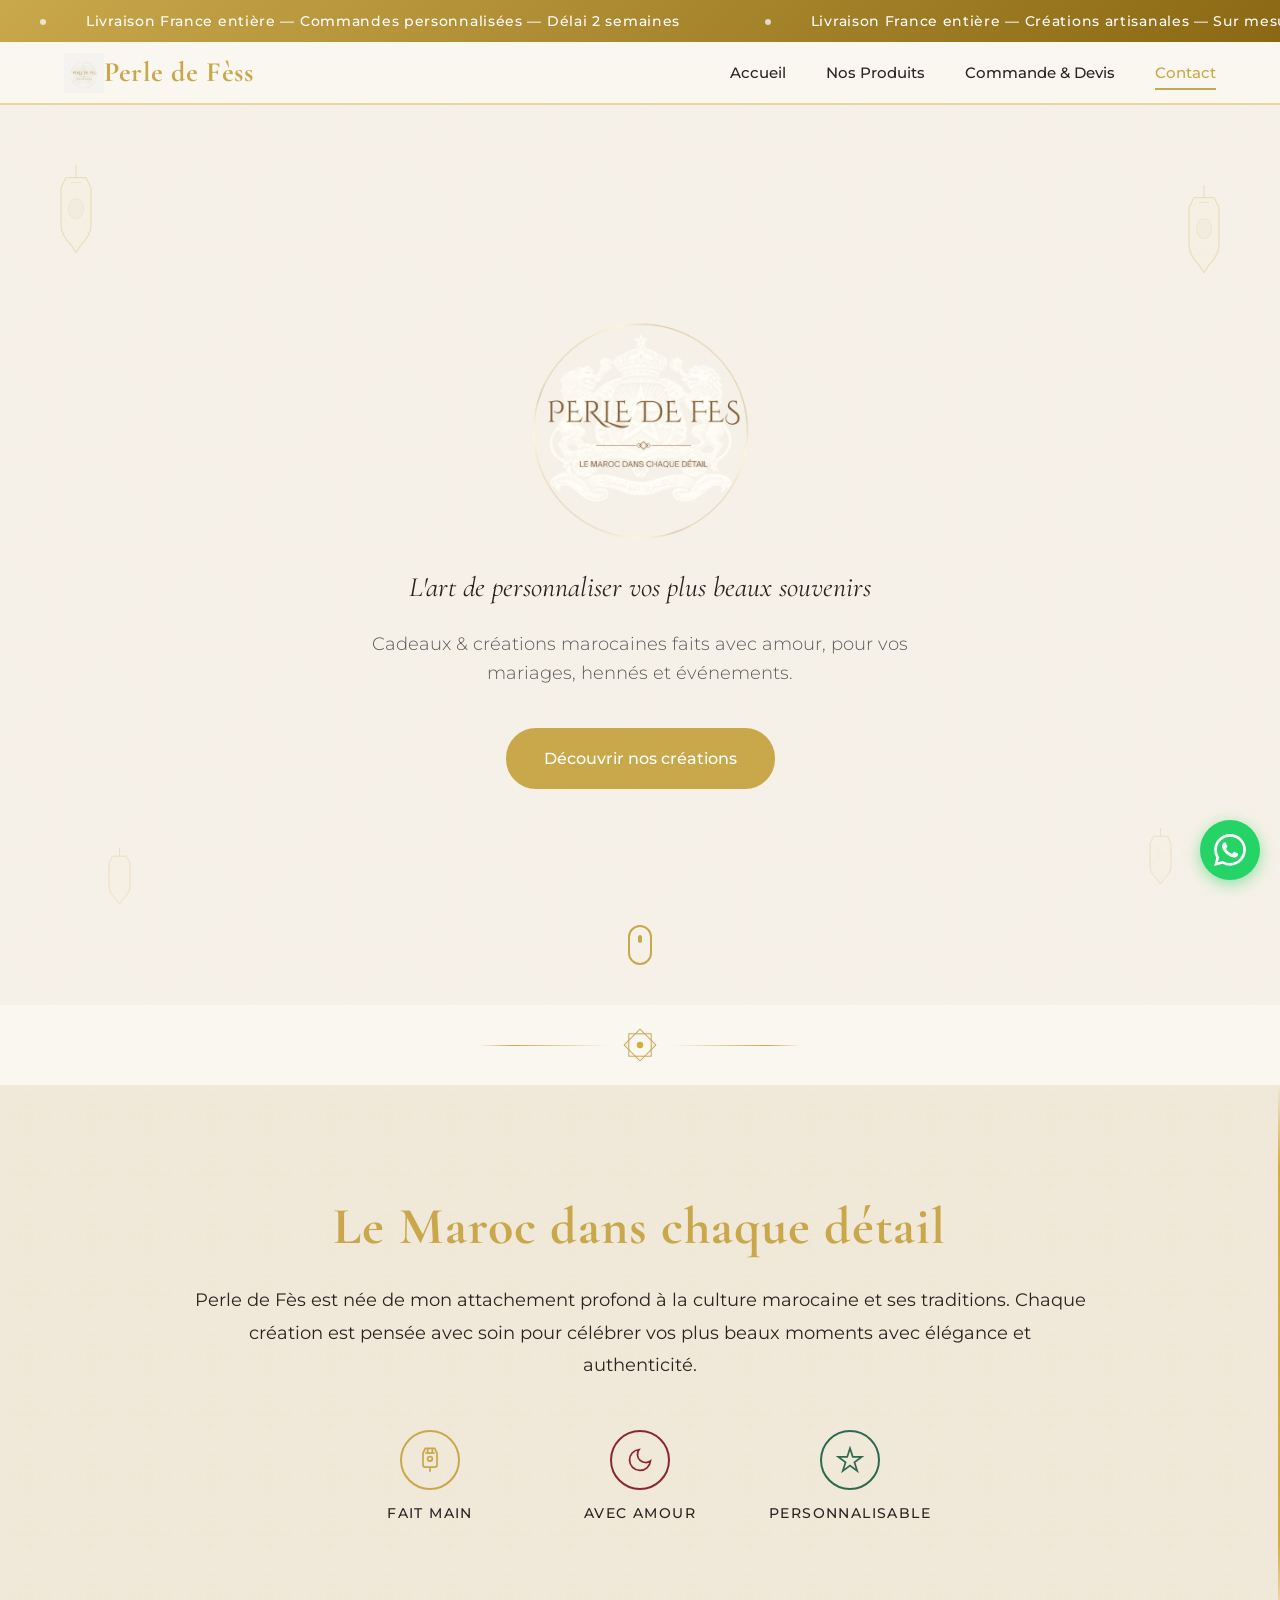
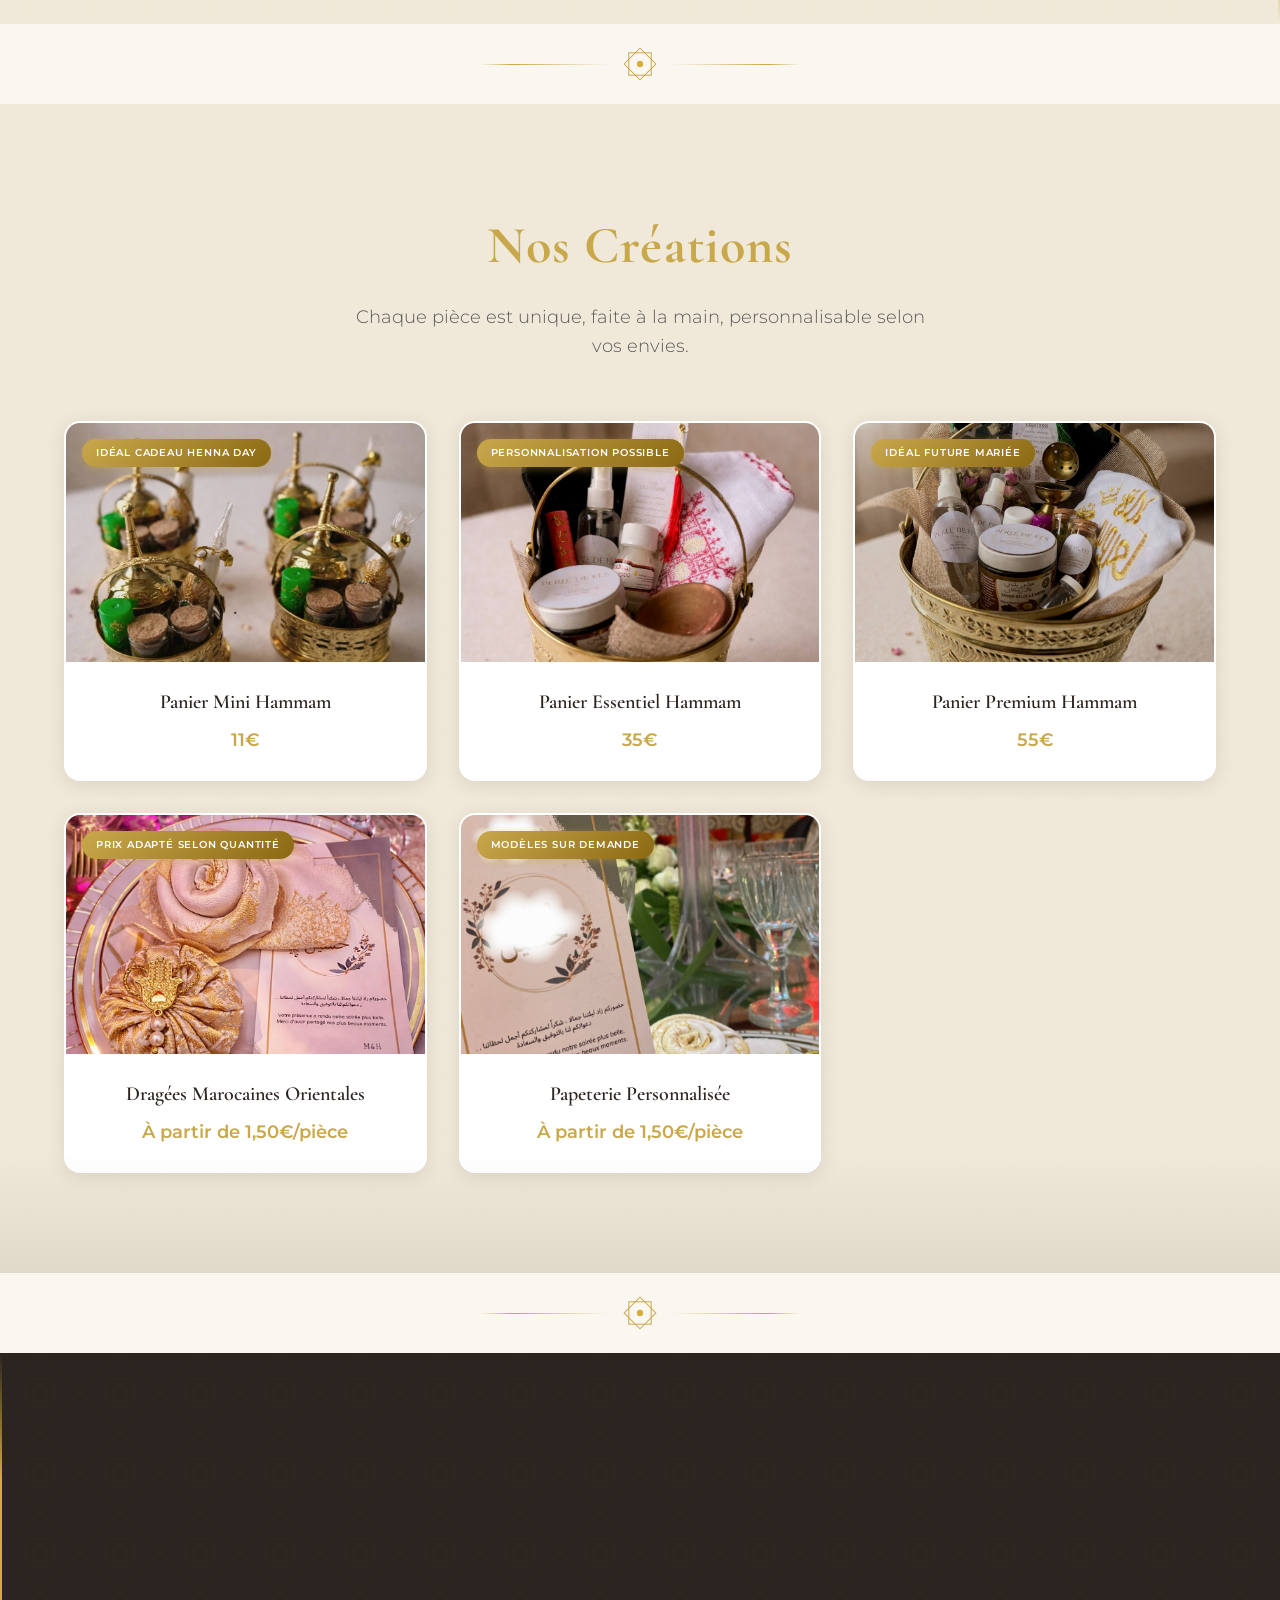
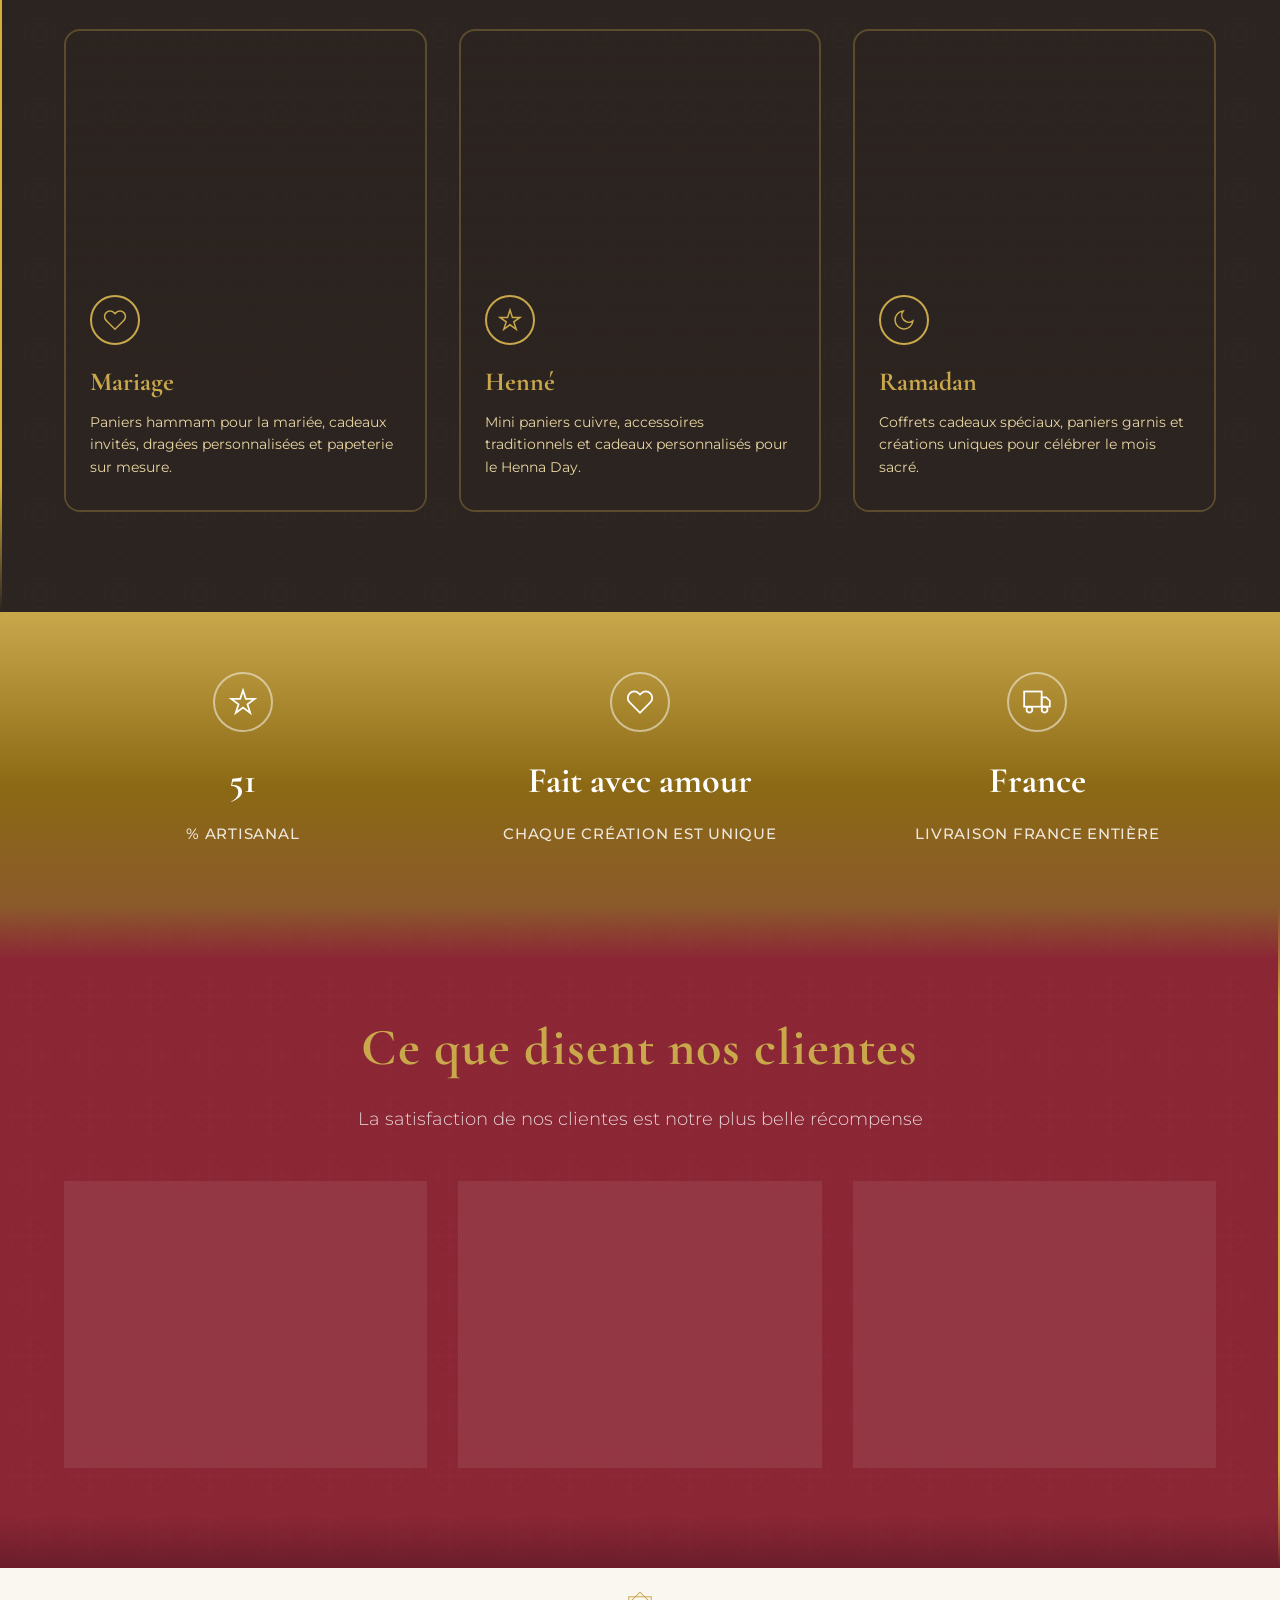
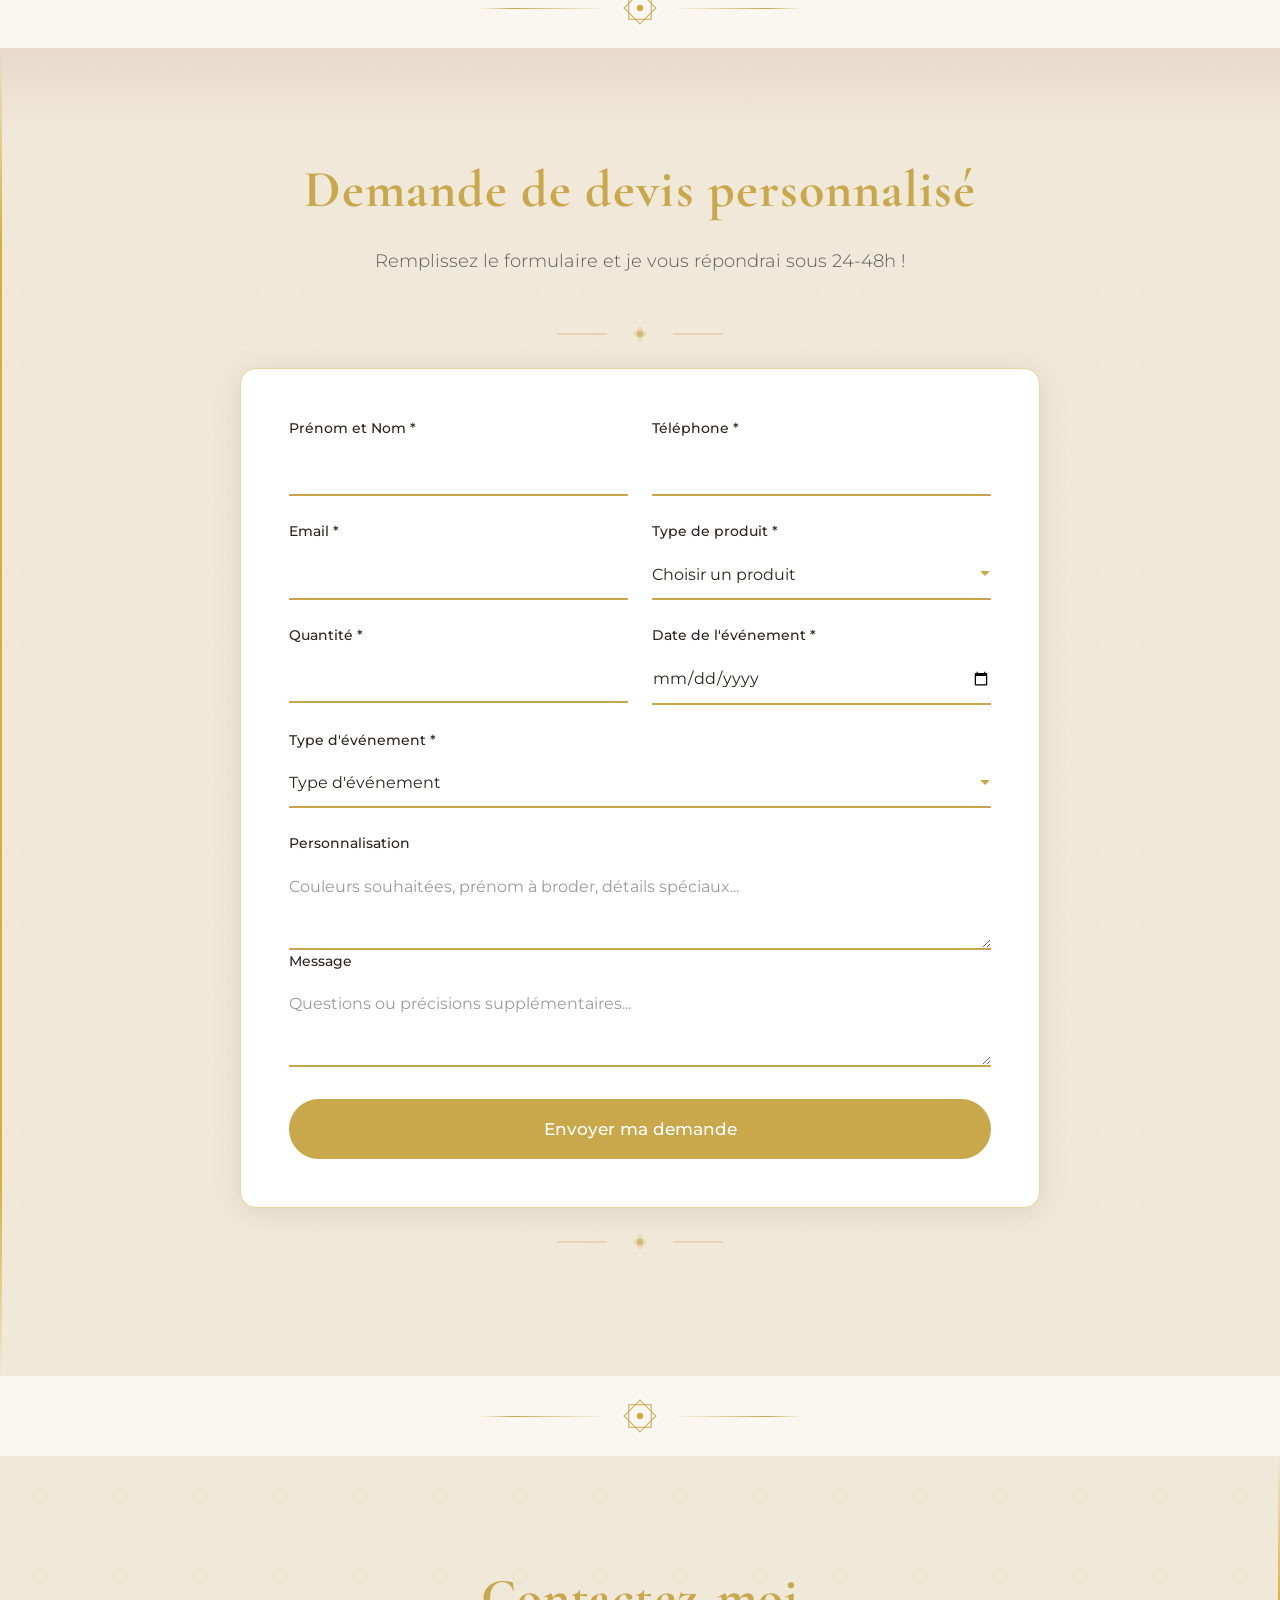
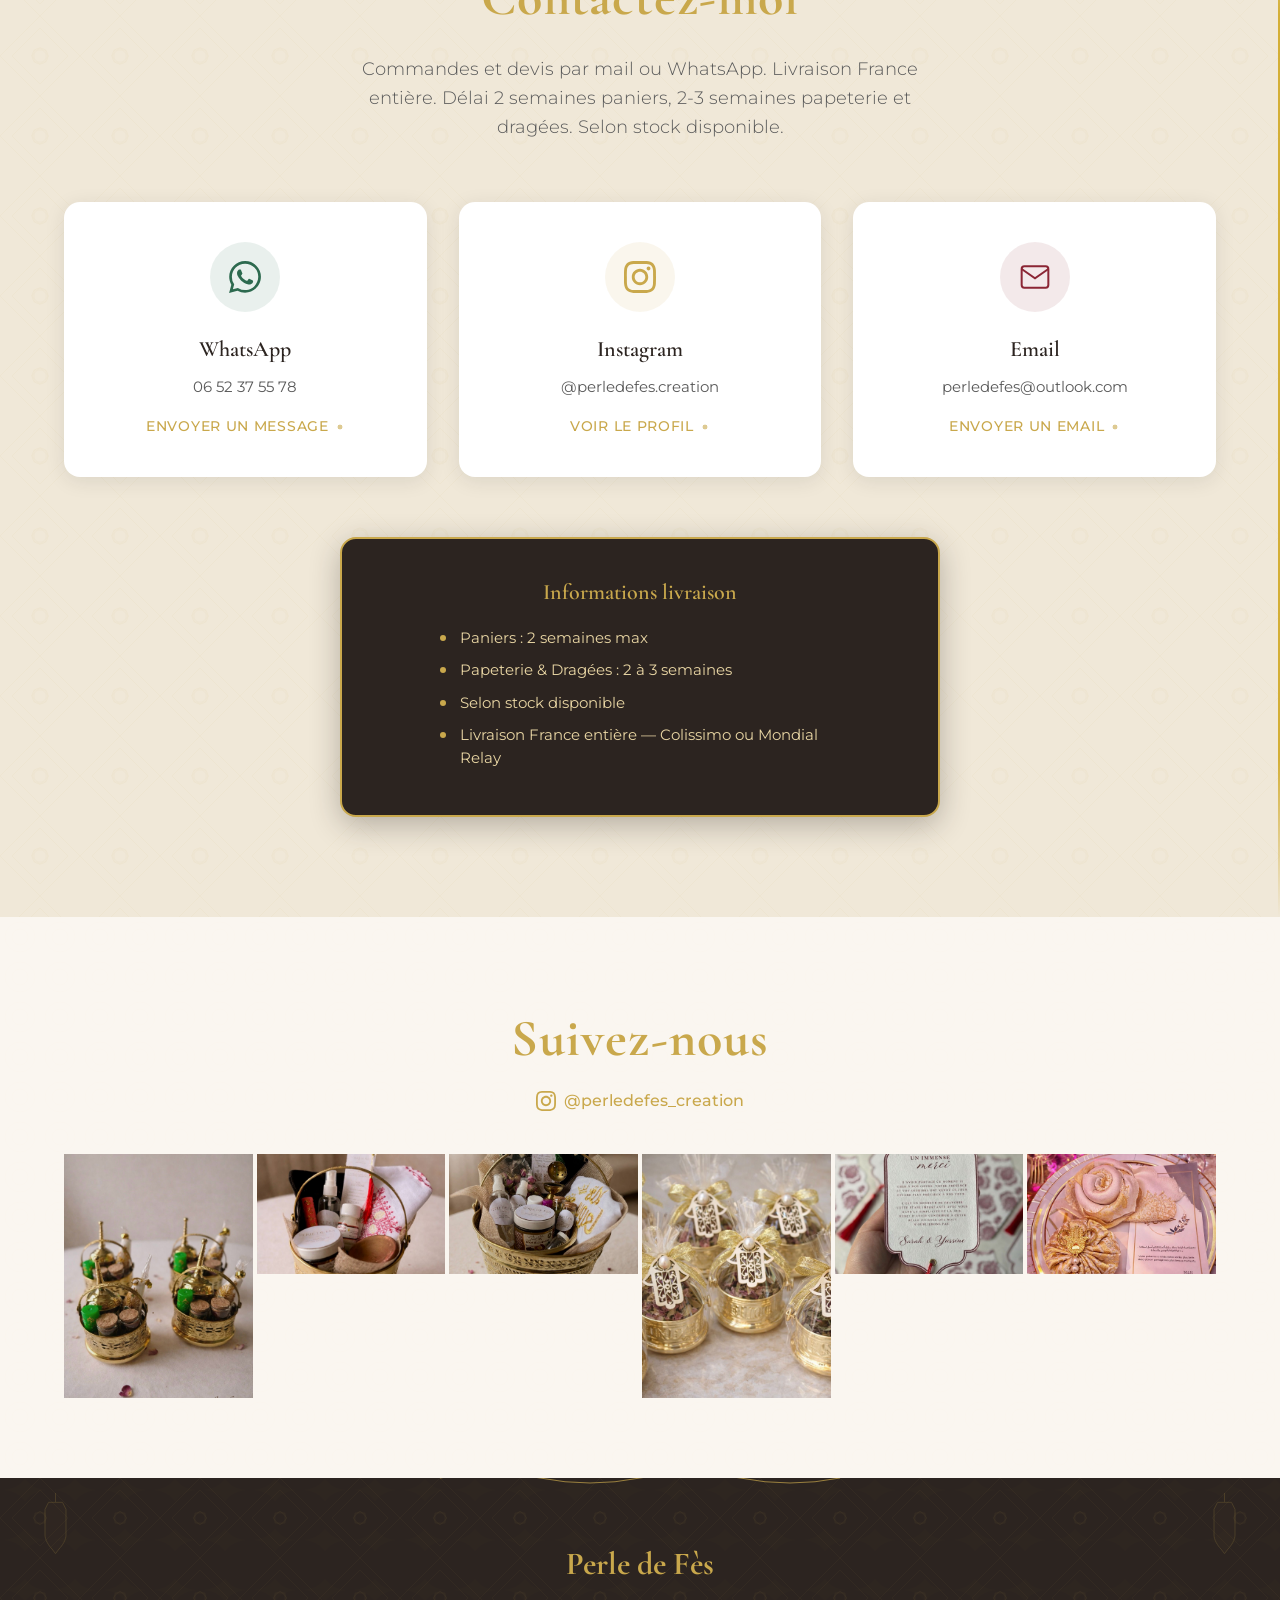
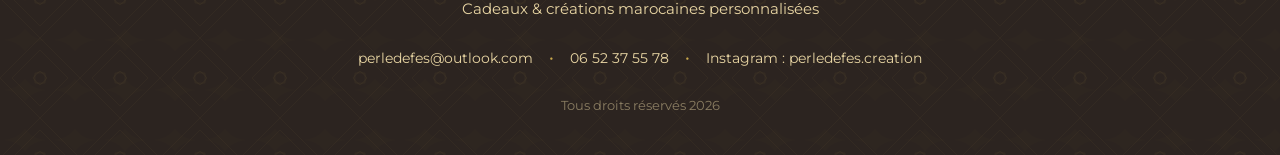
==== commit abf063e5: "Refonte complete modale mobile + ameliorations UI - Modale mobile: structure fixe (image/titre/prix)" ====
--- a/index.html
+++ b/index.html
@@ -15,7 +15,7 @@
     <!-- Google Fonts -->
     <link rel="preconnect" href="https://fonts.googleapis.com">
     <link rel="preconnect" href="https://fonts.gstatic.com" crossorigin>
-    <link href="https://fonts.googleapis.com/css2?family=Cormorant+Garamond:wght@400;600;700&family=Montserrat:wght@300;400;500;600&display=swap" rel="stylesheet">
+    <link href="https://fonts.googleapis.com/css2?family=Amiri:wght@400;700&family=Cormorant+Garamond:wght@400;600;700&family=Montserrat:wght@300;400;500;600&display=swap" rel="stylesheet">
 
     <!-- Netlify Identity (pour admin CMS) -->
     <script src="https://identity.netlify.com/v1/netlify-identity-widget.js"></script>
@@ -27,6 +27,27 @@
     <link rel="stylesheet" href="css/style.css">
 </head>
 <body>
+    <!-- ============================================
+         BANDEAU PROMOTIONNEL DEFILANT
+    ============================================ -->
+    <div class="promo-banner">
+        <div class="promo-banner__track">
+            <span>Livraison France entière — Commandes personnalisées — Délai 2 semaines</span>
+            <span>Livraison France entière — Créations artisanales — Sur mesure</span>
+            <span>Livraison France entière — Commandes personnalisées — Délai 2 semaines</span>
+            <span>Livraison France entière — Créations artisanales — Sur mesure</span>
+        </div>
+    </div>
+
+    <!-- ============================================
+         CUSTOM CURSOR (bonus)
+    ============================================ -->
+    <div class="custom-cursor" id="customCursor">
+        <svg viewBox="0 0 24 24" fill="currentColor">
+            <path d="M12 2l2.4 7.4H22l-6.2 4.5 2.4 7.4L12 16.8l-6.2 4.5 2.4-7.4L2 9.4h7.6z"/>
+        </svg>
+    </div>
+
     <!-- ============================================
          HEADER & NAVIGATION
     ============================================ -->
@@ -37,7 +58,7 @@
             </a>
 
             <nav class="nav" id="nav">
-                <span class="nav__logo">Perle de Fès</span>
+                <img src="/images/logo.png" alt="Perle de Fès" class="nav__logo-img">
                 <ul class="nav__list">
                     <li class="nav__item">
                         <a href="#accueil" class="nav__link active">Accueil</a>
@@ -68,39 +89,55 @@
         ============================================ -->
         <section class="hero" id="accueil">
             <div class="hero__overlay"></div>
+            <div class="hero__particles" id="heroParticles"></div>
+            <!-- Lanternes marocaines décoratives -->
+            <div class="hero__lantern hero__lantern--left">
+                <svg viewBox="0 0 40 80" fill="none" xmlns="http://www.w3.org/2000/svg">
+                    <path d="M20 0v10" stroke="currentColor" stroke-width="1"/>
+                    <path d="M12 10h16l4 8v30c0 6-4 12-8 16l-4 6-4-6c-4-4-8-10-8-16V18l4-8z" stroke="currentColor" stroke-width="1" fill="currentColor" fill-opacity="0.1"/>
+                    <ellipse cx="20" cy="35" rx="6" ry="8" stroke="currentColor" stroke-width="0.5" fill="currentColor" fill-opacity="0.15"/>
+                    <path d="M16 14h8" stroke="currentColor" stroke-width="0.5"/>
+                </svg>
+            </div>
+            <div class="hero__lantern hero__lantern--right">
+                <svg viewBox="0 0 40 80" fill="none" xmlns="http://www.w3.org/2000/svg">
+                    <path d="M20 0v10" stroke="currentColor" stroke-width="1"/>
+                    <path d="M12 10h16l4 8v30c0 6-4 12-8 16l-4 6-4-6c-4-4-8-10-8-16V18l4-8z" stroke="currentColor" stroke-width="1" fill="currentColor" fill-opacity="0.1"/>
+                    <ellipse cx="20" cy="35" rx="6" ry="8" stroke="currentColor" stroke-width="0.5" fill="currentColor" fill-opacity="0.15"/>
+                    <path d="M16 14h8" stroke="currentColor" stroke-width="0.5"/>
+                </svg>
+            </div>
+            <!-- Petites lanternes additionnelles -->
+            <div class="hero__lantern hero__lantern--bottom-left">
+                <svg viewBox="0 0 30 60" fill="none"><path d="M15 0v7" stroke="currentColor" stroke-width="0.8"/><path d="M9 7h12l3 6v20c0 4-3 8-6 11l-3 4-3-4c-3-3-6-7-6-11V13l3-6z" stroke="currentColor" stroke-width="0.8" fill="currentColor" fill-opacity="0.08"/></svg>
+            </div>
+            <div class="hero__lantern hero__lantern--bottom-right">
+                <svg viewBox="0 0 30 60" fill="none"><path d="M15 0v7" stroke="currentColor" stroke-width="0.8"/><path d="M9 7h12l3 6v20c0 4-3 8-6 11l-3 4-3-4c-3-3-6-7-6-11V13l3-6z" stroke="currentColor" stroke-width="0.8" fill="currentColor" fill-opacity="0.08"/></svg>
+            </div>
             <div class="hero__content">
-                <div class="hero__ornament">
-                    <!-- SVG Ornament marocain -->
-                    <svg viewBox="0 0 200 30" class="hero__ornament-svg">
-                        <path d="M0,15 Q25,0 50,15 T100,15 T150,15 T200,15" stroke="currentColor" fill="none" stroke-width="1"/>
-                        <circle cx="100" cy="15" r="4" fill="currentColor"/>
-                        <circle cx="50" cy="15" r="2" fill="currentColor"/>
-                        <circle cx="150" cy="15" r="2" fill="currentColor"/>
-                    </svg>
-                </div>
-                <h1 class="hero__title">Perle de Fès</h1>
+                <img src="/images/logo.png" alt="Perle de Fès" class="hero__logo">
+                <h1 class="hero__title visually-hidden">Perle de Fès</h1>
                 <p class="hero__subtitle">L'art de personnaliser vos plus beaux souvenirs</p>
                 <p class="hero__tagline">Cadeaux & créations marocaines faits avec amour, pour vos mariages, hennés et événements.</p>
                 <a href="#produits" class="btn btn--primary hero__cta">Découvrir nos créations</a>
-                <div class="hero__ornament hero__ornament--bottom">
-                    <svg viewBox="0 0 200 30" class="hero__ornament-svg">
-                        <path d="M0,15 Q25,30 50,15 T100,15 T150,15 T200,15" stroke="currentColor" fill="none" stroke-width="1"/>
-                    </svg>
-                </div>
-            </div>
+                            </div>
             <div class="hero__scroll-indicator">
                 <span></span>
             </div>
         </section>
 
         <!-- ============================================
-             SECTION SÉPARATEUR
+             SECTION SÉPARATEUR — Design épuré
         ============================================ -->
         <div class="section-divider">
-            <svg viewBox="0 0 400 40" class="divider__svg">
-                <path d="M0,20 L150,20" stroke="currentColor" fill="none" stroke-width="1"/>
-                <polygon points="200,5 210,20 200,35 190,20" fill="currentColor"/>
-                <path d="M250,20 L400,20" stroke="currentColor" fill="none" stroke-width="1"/>
+            <svg viewBox="0 0 320 24" class="divider__svg">
+                <path d="M0,12 L100,12" stroke="currentColor" fill="none" stroke-width="1"/>
+                <g transform="translate(160, 12)">
+                    <rect x="-8" y="-8" width="16" height="16" fill="currentColor" opacity="0.3"/>
+                    <rect x="-8" y="-8" width="16" height="16" fill="currentColor" opacity="0.3" transform="rotate(45)"/>
+                    <circle cx="0" cy="0" r="4" fill="currentColor"/>
+                </g>
+                <path d="M220,12 L320,12" stroke="currentColor" fill="none" stroke-width="1"/>
             </svg>
         </div>
 
@@ -117,25 +154,32 @@
                     <div class="presentation__features">
                         <div class="feature">
                             <div class="feature__icon">
+                                <!-- Lanterne marocaine -->
                                 <svg viewBox="0 0 24 24" fill="none" stroke="currentColor" stroke-width="1.5">
-                                    <path d="M12 2L2 7l10 5 10-5-10-5zM2 17l10 5 10-5M2 12l10 5 10-5"/>
+                                    <path d="M8 2h8l2 4v10a2 2 0 01-2 2H8a2 2 0 01-2-2V6l2-4z"/>
+                                    <path d="M12 18v4"/>
+                                    <path d="M8 6h8"/>
+                                    <path d="M10 2v4"/>
+                                    <path d="M14 2v4"/>
+                                    <circle cx="12" cy="11" r="2"/>
                                 </svg>
                             </div>
                             <span class="feature__text">Fait main</span>
                         </div>
                         <div class="feature">
                             <div class="feature__icon">
+                                <!-- Croissant de lune oriental -->
                                 <svg viewBox="0 0 24 24" fill="none" stroke="currentColor" stroke-width="1.5">
-                                    <path d="M20.84 4.61a5.5 5.5 0 0 0-7.78 0L12 5.67l-1.06-1.06a5.5 5.5 0 0 0-7.78 7.78l1.06 1.06L12 21.23l7.78-7.78 1.06-1.06a5.5 5.5 0 0 0 0-7.78z"/>
+                                    <path d="M21 12.79A9 9 0 1111.21 3 7 7 0 0021 12.79z"/>
                                 </svg>
                             </div>
                             <span class="feature__text">Avec amour</span>
                         </div>
                         <div class="feature">
                             <div class="feature__icon">
+                                <!-- Etoile 8 branches -->
                                 <svg viewBox="0 0 24 24" fill="none" stroke="currentColor" stroke-width="1.5">
-                                    <circle cx="12" cy="12" r="10"/>
-                                    <path d="M12 6v6l4 2"/>
+                                    <path d="M12 2l2.4 7.4H22l-6.2 4.5 2.4 7.4L12 16.8l-6.2 4.5 2.4-7.4L2 9.4h7.6z"/>
                                 </svg>
                             </div>
                             <span class="feature__text">Personnalisable</span>
@@ -146,13 +190,17 @@
         </section>
 
         <!-- ============================================
-             SECTION SÉPARATEUR
+             SECTION SÉPARATEUR — Design épuré
         ============================================ -->
         <div class="section-divider">
-            <svg viewBox="0 0 400 40" class="divider__svg">
-                <path d="M0,20 L150,20" stroke="currentColor" fill="none" stroke-width="1"/>
-                <polygon points="200,5 210,20 200,35 190,20" fill="currentColor"/>
-                <path d="M250,20 L400,20" stroke="currentColor" fill="none" stroke-width="1"/>
+            <svg viewBox="0 0 320 24" class="divider__svg">
+                <path d="M0,12 L100,12" stroke="currentColor" fill="none" stroke-width="1"/>
+                <g transform="translate(160, 12)">
+                    <rect x="-8" y="-8" width="16" height="16" fill="currentColor" opacity="0.3"/>
+                    <rect x="-8" y="-8" width="16" height="16" fill="currentColor" opacity="0.3" transform="rotate(45)"/>
+                    <circle cx="0" cy="0" r="4" fill="currentColor"/>
+                </g>
+                <path d="M220,12 L320,12" stroke="currentColor" fill="none" stroke-width="1"/>
             </svg>
         </div>
 
@@ -197,14 +245,26 @@
                 </button>
 
                 <div class="modal__content">
-                    <!-- Section Image avec cadre décoratif -->
+                    <!-- Section Image avec carrousel -->
                     <div class="modal__image-section">
-                        <div class="modal__image-frame">
-                            <div class="modal__image-corner modal__image-corner--tl"></div>
-                            <div class="modal__image-corner modal__image-corner--tr"></div>
-                            <div class="modal__image-corner modal__image-corner--bl"></div>
-                            <div class="modal__image-corner modal__image-corner--br"></div>
-                            <img src="" alt="" class="modal__image" id="modalImage">
+                        <div class="modal__carousel" id="modalCarousel">
+                            <div class="modal__image-frame">
+                                <div class="modal__image-corner modal__image-corner--tl"></div>
+                                <div class="modal__image-corner modal__image-corner--tr"></div>
+                                <div class="modal__image-corner modal__image-corner--bl"></div>
+                                <div class="modal__image-corner modal__image-corner--br"></div>
+                                <img src="" alt="" class="modal__image" id="modalImage">
+                            </div>
+                            <!-- Navigation carrousel -->
+                            <div class="modal__carousel-nav" id="modalCarouselNav">
+                                <button class="modal__carousel-btn modal__carousel-btn--prev" id="modalPrev" aria-label="Image précédente">
+                                    <svg viewBox="0 0 24 24" fill="none" stroke="currentColor" stroke-width="2"><path d="M15 18l-6-6 6-6"/></svg>
+                                </button>
+                                <div class="modal__carousel-dots" id="modalDots"></div>
+                                <button class="modal__carousel-btn modal__carousel-btn--next" id="modalNext" aria-label="Image suivante">
+                                    <svg viewBox="0 0 24 24" fill="none" stroke="currentColor" stroke-width="2"><path d="M9 18l6-6-6-6"/></svg>
+                                </button>
+                            </div>
                         </div>
                         <div class="modal__image-badge" id="modalBadge"></div>
                     </div>
@@ -265,13 +325,177 @@
         </div>
 
         <!-- ============================================
-             SECTION SÉPARATEUR
+             SECTION SÉPARATEUR — Design épuré
         ============================================ -->
         <div class="section-divider">
-            <svg viewBox="0 0 400 40" class="divider__svg">
-                <path d="M0,20 L150,20" stroke="currentColor" fill="none" stroke-width="1"/>
-                <polygon points="200,5 210,20 200,35 190,20" fill="currentColor"/>
-                <path d="M250,20 L400,20" stroke="currentColor" fill="none" stroke-width="1"/>
+            <svg viewBox="0 0 320 24" class="divider__svg">
+                <path d="M0,12 L100,12" stroke="currentColor" fill="none" stroke-width="1"/>
+                <g transform="translate(160, 12)">
+                    <rect x="-8" y="-8" width="16" height="16" fill="currentColor" opacity="0.3"/>
+                    <rect x="-8" y="-8" width="16" height="16" fill="currentColor" opacity="0.3" transform="rotate(45)"/>
+                    <circle cx="0" cy="0" r="4" fill="currentColor"/>
+                </g>
+                <path d="M220,12 L320,12" stroke="currentColor" fill="none" stroke-width="1"/>
+            </svg>
+        </div>
+
+        <!-- ============================================
+             SECTION EVENEMENTS — Mariage / Henné / Ramadan
+        ============================================ -->
+        <section class="events" id="evenements">
+            <div class="container">
+                <div class="events__header animate-on-scroll">
+                    <h2 class="section__title">Nos Événements</h2>
+                    <p class="section__subtitle">Des créations pensées pour chaque moment de votre vie</p>
+                </div>
+
+                <div class="events__grid">
+                    <div class="events__card animate-on-scroll">
+                        <div class="events__card-bg" style="background-image: url('https://placehold.co/600x800/2C2420/C9A84C?text=Mariage')"></div>
+                        <div class="events__card-content">
+                            <div class="events__card-icon">
+                                <svg viewBox="0 0 24 24" fill="none" stroke="currentColor" stroke-width="1.5">
+                                    <path d="M20.84 4.61a5.5 5.5 0 0 0-7.78 0L12 5.67l-1.06-1.06a5.5 5.5 0 0 0-7.78 7.78l1.06 1.06L12 21.23l7.78-7.78 1.06-1.06a5.5 5.5 0 0 0 0-7.78z"/>
+                                </svg>
+                            </div>
+                            <h3 class="events__card-title">Mariage</h3>
+                            <p class="events__card-desc">Paniers hammam pour la mariée, cadeaux invités, dragées personnalisées et papeterie sur mesure.</p>
+                        </div>
+                    </div>
+
+                    <div class="events__card animate-on-scroll">
+                        <div class="events__card-bg" style="background-image: url('https://placehold.co/600x800/2C2420/C9A84C?text=Henn%C3%A9')"></div>
+                        <div class="events__card-content">
+                            <div class="events__card-icon">
+                                <svg viewBox="0 0 24 24" fill="none" stroke="currentColor" stroke-width="1.5">
+                                    <path d="M12 2l2.4 7.4H22l-6.2 4.5 2.4 7.4L12 16.8l-6.2 4.5 2.4-7.4L2 9.4h7.6z"/>
+                                </svg>
+                            </div>
+                            <h3 class="events__card-title">Henné</h3>
+                            <p class="events__card-desc">Mini paniers cuivre, accessoires traditionnels et cadeaux personnalisés pour le Henna Day.</p>
+                        </div>
+                    </div>
+
+                    <div class="events__card animate-on-scroll">
+                        <div class="events__card-bg" style="background-image: url('https://placehold.co/600x800/2C2420/C9A84C?text=Ramadan')"></div>
+                        <div class="events__card-content">
+                            <div class="events__card-icon">
+                                <svg viewBox="0 0 24 24" fill="none" stroke="currentColor" stroke-width="1.5">
+                                    <path d="M21 12.79A9 9 0 1111.21 3 7 7 0 0021 12.79z"/>
+                                </svg>
+                            </div>
+                            <h3 class="events__card-title">Ramadan</h3>
+                            <p class="events__card-desc">Coffrets cadeaux spéciaux, paniers garnis et créations uniques pour célébrer le mois sacré.</p>
+                        </div>
+                    </div>
+                </div>
+            </div>
+        </section>
+
+        <!-- ============================================
+             SECTION CHIFFRES — Fond doré
+        ============================================ -->
+        <section class="chiffres">
+            <div class="container">
+                <div class="chiffres__grid">
+                    <div class="chiffres__item animate-on-scroll">
+                        <div class="chiffres__icon">
+                            <svg viewBox="0 0 24 24" fill="none" stroke="currentColor" stroke-width="1.5">
+                                <path d="M12 2l2.4 7.4H22l-6.2 4.5 2.4 7.4L12 16.8l-6.2 4.5 2.4-7.4L2 9.4h7.6z"/>
+                            </svg>
+                        </div>
+                        <span class="chiffres__value" data-target="100">0</span>
+                        <span class="chiffres__label">% Artisanal</span>
+                    </div>
+
+                    <div class="chiffres__item animate-on-scroll">
+                        <div class="chiffres__icon">
+                            <svg viewBox="0 0 24 24" fill="none" stroke="currentColor" stroke-width="1.5">
+                                <path d="M20.84 4.61a5.5 5.5 0 0 0-7.78 0L12 5.67l-1.06-1.06a5.5 5.5 0 0 0-7.78 7.78l1.06 1.06L12 21.23l7.78-7.78 1.06-1.06a5.5 5.5 0 0 0 0-7.78z"/>
+                            </svg>
+                        </div>
+                        <span class="chiffres__value">Fait avec amour</span>
+                        <span class="chiffres__label">Chaque création est unique</span>
+                    </div>
+
+                    <div class="chiffres__item animate-on-scroll">
+                        <div class="chiffres__icon">
+                            <svg viewBox="0 0 24 24" fill="none" stroke="currentColor" stroke-width="1.5">
+                                <rect x="1" y="3" width="15" height="13"/>
+                                <polygon points="16 8 20 8 23 11 23 16 16 16 16 8"/>
+                                <circle cx="5.5" cy="18.5" r="2.5"/>
+                                <circle cx="18.5" cy="18.5" r="2.5"/>
+                            </svg>
+                        </div>
+                        <span class="chiffres__value">France</span>
+                        <span class="chiffres__label">Livraison France entière</span>
+                    </div>
+                </div>
+            </div>
+        </section>
+
+        <!-- ============================================
+             SECTION TÉMOIGNAGES
+        ============================================ -->
+        <section class="testimonials" id="temoignages">
+            <div class="container">
+                <div class="testimonials__header animate-on-scroll">
+                    <h2 class="section__title">Ce que disent nos clientes</h2>
+                    <p class="section__subtitle">La satisfaction de nos clientes est notre plus belle récompense</p>
+                </div>
+
+                <div class="testimonials__grid">
+                    <div class="testimonial__card animate-on-scroll">
+                        <div class="testimonial__stars">
+                            <svg viewBox="0 0 24 24"><path d="M12 2l3.09 6.26L22 9.27l-5 4.87 1.18 6.88L12 17.77l-6.18 3.25L7 14.14 2 9.27l6.91-1.01L12 2z"/></svg>
+                            <svg viewBox="0 0 24 24"><path d="M12 2l3.09 6.26L22 9.27l-5 4.87 1.18 6.88L12 17.77l-6.18 3.25L7 14.14 2 9.27l6.91-1.01L12 2z"/></svg>
+                            <svg viewBox="0 0 24 24"><path d="M12 2l3.09 6.26L22 9.27l-5 4.87 1.18 6.88L12 17.77l-6.18 3.25L7 14.14 2 9.27l6.91-1.01L12 2z"/></svg>
+                            <svg viewBox="0 0 24 24"><path d="M12 2l3.09 6.26L22 9.27l-5 4.87 1.18 6.88L12 17.77l-6.18 3.25L7 14.14 2 9.27l6.91-1.01L12 2z"/></svg>
+                            <svg viewBox="0 0 24 24"><path d="M12 2l3.09 6.26L22 9.27l-5 4.87 1.18 6.88L12 17.77l-6.18 3.25L7 14.14 2 9.27l6.91-1.01L12 2z"/></svg>
+                        </div>
+                        <p class="testimonial__text">Les paniers étaient magnifiques pour mon henné ! Chaque détail était parfait, mes invitées ont adoré. Je recommande à 100%.</p>
+                        <span class="testimonial__author">Amina R.</span>
+                    </div>
+
+                    <div class="testimonial__card animate-on-scroll">
+                        <div class="testimonial__stars">
+                            <svg viewBox="0 0 24 24"><path d="M12 2l3.09 6.26L22 9.27l-5 4.87 1.18 6.88L12 17.77l-6.18 3.25L7 14.14 2 9.27l6.91-1.01L12 2z"/></svg>
+                            <svg viewBox="0 0 24 24"><path d="M12 2l3.09 6.26L22 9.27l-5 4.87 1.18 6.88L12 17.77l-6.18 3.25L7 14.14 2 9.27l6.91-1.01L12 2z"/></svg>
+                            <svg viewBox="0 0 24 24"><path d="M12 2l3.09 6.26L22 9.27l-5 4.87 1.18 6.88L12 17.77l-6.18 3.25L7 14.14 2 9.27l6.91-1.01L12 2z"/></svg>
+                            <svg viewBox="0 0 24 24"><path d="M12 2l3.09 6.26L22 9.27l-5 4.87 1.18 6.88L12 17.77l-6.18 3.25L7 14.14 2 9.27l6.91-1.01L12 2z"/></svg>
+                            <svg viewBox="0 0 24 24"><path d="M12 2l3.09 6.26L22 9.27l-5 4.87 1.18 6.88L12 17.77l-6.18 3.25L7 14.14 2 9.27l6.91-1.01L12 2z"/></svg>
+                        </div>
+                        <p class="testimonial__text">Un travail d'une qualité exceptionnelle. La papeterie pour notre mariage était sublime, avec une touche orientale raffinée.</p>
+                        <span class="testimonial__author">Fatima Z.</span>
+                    </div>
+
+                    <div class="testimonial__card animate-on-scroll">
+                        <div class="testimonial__stars">
+                            <svg viewBox="0 0 24 24"><path d="M12 2l3.09 6.26L22 9.27l-5 4.87 1.18 6.88L12 17.77l-6.18 3.25L7 14.14 2 9.27l6.91-1.01L12 2z"/></svg>
+                            <svg viewBox="0 0 24 24"><path d="M12 2l3.09 6.26L22 9.27l-5 4.87 1.18 6.88L12 17.77l-6.18 3.25L7 14.14 2 9.27l6.91-1.01L12 2z"/></svg>
+                            <svg viewBox="0 0 24 24"><path d="M12 2l3.09 6.26L22 9.27l-5 4.87 1.18 6.88L12 17.77l-6.18 3.25L7 14.14 2 9.27l6.91-1.01L12 2z"/></svg>
+                            <svg viewBox="0 0 24 24"><path d="M12 2l3.09 6.26L22 9.27l-5 4.87 1.18 6.88L12 17.77l-6.18 3.25L7 14.14 2 9.27l6.91-1.01L12 2z"/></svg>
+                            <svg viewBox="0 0 24 24"><path d="M12 2l3.09 6.26L22 9.27l-5 4.87 1.18 6.88L12 17.77l-6.18 3.25L7 14.14 2 9.27l6.91-1.01L12 2z"/></svg>
+                        </div>
+                        <p class="testimonial__text">Les dragées étaient parfaites et livrées dans les temps. Le service est irréprochable et la communication très agréable.</p>
+                        <span class="testimonial__author">Sarah M.</span>
+                    </div>
+                </div>
+            </div>
+        </section>
+
+        <!-- ============================================
+             SECTION SÉPARATEUR — Design épuré
+        ============================================ -->
+        <div class="section-divider">
+            <svg viewBox="0 0 320 24" class="divider__svg">
+                <path d="M0,12 L100,12" stroke="currentColor" fill="none" stroke-width="1"/>
+                <g transform="translate(160, 12)">
+                    <rect x="-8" y="-8" width="16" height="16" fill="currentColor" opacity="0.3"/>
+                    <rect x="-8" y="-8" width="16" height="16" fill="currentColor" opacity="0.3" transform="rotate(45)"/>
+                    <circle cx="0" cy="0" r="4" fill="currentColor"/>
+                </g>
+                <path d="M220,12 L320,12" stroke="currentColor" fill="none" stroke-width="1"/>
             </svg>
         </div>
 
@@ -283,6 +507,16 @@
                 <div class="quote__header animate-on-scroll">
                     <h2 class="section__title">Demande de devis personnalisé</h2>
                     <p class="section__subtitle">Remplissez le formulaire et je vous répondrai sous 24-48h !</p>
+                </div>
+
+                <!-- Ornement arabesque au-dessus du formulaire -->
+                <div class="quote__ornament animate-on-scroll">
+                    <svg viewBox="0 0 200 24" fill="none">
+                        <path d="M0,12 L60,12" stroke="currentColor" stroke-width="1"/>
+                        <polygon points="100,2 108,12 100,22 92,12" fill="currentColor" opacity="0.3"/>
+                        <circle cx="100" cy="12" r="4" fill="currentColor"/>
+                        <path d="M140,12 L200,12" stroke="currentColor" stroke-width="1"/>
+                    </svg>
                 </div>
 
                 <form class="quote__form animate-on-scroll" id="quoteForm">
@@ -355,6 +589,16 @@
                     </button>
                 </form>
 
+                <!-- Ornement arabesque en bas du formulaire -->
+                <div class="quote__ornament animate-on-scroll">
+                    <svg viewBox="0 0 200 24" fill="none">
+                        <path d="M0,12 L60,12" stroke="currentColor" stroke-width="1"/>
+                        <polygon points="100,2 108,12 100,22 92,12" fill="currentColor" opacity="0.3"/>
+                        <circle cx="100" cy="12" r="4" fill="currentColor"/>
+                        <path d="M140,12 L200,12" stroke="currentColor" stroke-width="1"/>
+                    </svg>
+                </div>
+
                 <!-- Message de confirmation -->
                 <div class="quote__success" id="formSuccess">
                     <div class="quote__success-icon">
@@ -369,13 +613,17 @@
         </section>
 
         <!-- ============================================
-             SECTION SÉPARATEUR
+             SECTION SÉPARATEUR — Design épuré
         ============================================ -->
         <div class="section-divider">
-            <svg viewBox="0 0 400 40" class="divider__svg">
-                <path d="M0,20 L150,20" stroke="currentColor" fill="none" stroke-width="1"/>
-                <polygon points="200,5 210,20 200,35 190,20" fill="currentColor"/>
-                <path d="M250,20 L400,20" stroke="currentColor" fill="none" stroke-width="1"/>
+            <svg viewBox="0 0 320 24" class="divider__svg">
+                <path d="M0,12 L100,12" stroke="currentColor" fill="none" stroke-width="1"/>
+                <g transform="translate(160, 12)">
+                    <rect x="-8" y="-8" width="16" height="16" fill="currentColor" opacity="0.3"/>
+                    <rect x="-8" y="-8" width="16" height="16" fill="currentColor" opacity="0.3" transform="rotate(45)"/>
+                    <circle cx="0" cy="0" r="4" fill="currentColor"/>
+                </g>
+                <path d="M220,12 L320,12" stroke="currentColor" fill="none" stroke-width="1"/>
             </svg>
         </div>
 
@@ -403,14 +651,14 @@
                     </a>
 
                     <!-- Instagram -->
-                    <a href="https://instagram.com/perledefes.creation" class="contact__card" target="_blank" rel="noopener">
+                    <a href="https://instagram.com/perledefes_creation" class="contact__card" target="_blank" rel="noopener">
                         <div class="contact__icon contact__icon--instagram">
                             <svg viewBox="0 0 24 24" fill="currentColor">
                                 <path d="M12 2.163c3.204 0 3.584.012 4.85.07 3.252.148 4.771 1.691 4.919 4.919.058 1.265.069 1.645.069 4.849 0 3.205-.012 3.584-.069 4.849-.149 3.225-1.664 4.771-4.919 4.919-1.266.058-1.644.07-4.85.07-3.204 0-3.584-.012-4.849-.07-3.26-.149-4.771-1.699-4.919-4.92-.058-1.265-.07-1.644-.07-4.849 0-3.204.013-3.583.07-4.849.149-3.227 1.664-4.771 4.919-4.919 1.266-.057 1.645-.069 4.849-.069zm0-2.163c-3.259 0-3.667.014-4.947.072-4.358.2-6.78 2.618-6.98 6.98-.059 1.281-.073 1.689-.073 4.948 0 3.259.014 3.668.072 4.948.2 4.358 2.618 6.78 6.98 6.98 1.281.058 1.689.072 4.948.072 3.259 0 3.668-.014 4.948-.072 4.354-.2 6.782-2.618 6.979-6.98.059-1.28.073-1.689.073-4.948 0-3.259-.014-3.667-.072-4.947-.196-4.354-2.617-6.78-6.979-6.98-1.281-.059-1.69-.073-4.949-.073zm0 5.838c-3.403 0-6.162 2.759-6.162 6.162s2.759 6.163 6.162 6.163 6.162-2.759 6.162-6.163c0-3.403-2.759-6.162-6.162-6.162zm0 10.162c-2.209 0-4-1.79-4-4 0-2.209 1.791-4 4-4s4 1.791 4 4c0 2.21-1.791 4-4 4zm6.406-11.845c-.796 0-1.441.645-1.441 1.44s.645 1.44 1.441 1.44c.795 0 1.439-.645 1.439-1.44s-.644-1.44-1.439-1.44z"/>
                             </svg>
                         </div>
                         <h3 class="contact__title">Instagram</h3>
-                        <p class="contact__info">@perledefes.creation</p>
+                        <p class="contact__info">@perledefes_creation</p>
                         <span class="contact__cta">Voir le profil</span>
                     </a>
 
@@ -439,6 +687,28 @@
                 </div>
             </div>
         </section>
+        <!-- ============================================
+             SECTION INSTAGRAM
+        ============================================ -->
+        <section class="instagram">
+            <div class="container">
+                <h2 class="section__title animate-on-scroll">Suivez-nous</h2>
+                <a href="https://instagram.com/perledefes_creation" target="_blank" rel="noopener" class="instagram__handle">
+                    <svg viewBox="0 0 24 24" fill="currentColor" class="instagram__icon">
+                        <path d="M12 2.163c3.204 0 3.584.012 4.85.07 3.252.148 4.771 1.691 4.919 4.919.058 1.265.069 1.645.069 4.849 0 3.205-.012 3.584-.069 4.849-.149 3.225-1.664 4.771-4.919 4.919-1.266.058-1.644.07-4.85.07-3.204 0-3.584-.012-4.849-.07-3.26-.149-4.771-1.699-4.919-4.92-.058-1.265-.07-1.644-.07-4.849 0-3.204.013-3.583.07-4.849.149-3.227 1.664-4.771 4.919-4.919 1.266-.057 1.645-.069 4.849-.069zm0-2.163c-3.259 0-3.667.014-4.947.072-4.358.2-6.78 2.618-6.98 6.98-.059 1.281-.073 1.689-.073 4.948 0 3.259.014 3.668.072 4.948.2 4.358 2.618 6.78 6.98 6.98 1.281.058 1.689.072 4.948.072 3.259 0 3.668-.014 4.948-.072 4.354-.2 6.782-2.618 6.979-6.98.059-1.28.073-1.689.073-4.948 0-3.259-.014-3.667-.072-4.947-.196-4.354-2.617-6.78-6.979-6.98-1.281-.059-1.69-.073-4.949-.073zm0 5.838c-3.403 0-6.162 2.759-6.162 6.162s2.759 6.163 6.162 6.163 6.162-2.759 6.162-6.163c0-3.403-2.759-6.162-6.162-6.162zm0 10.162c-2.209 0-4-1.79-4-4 0-2.209 1.791-4 4-4s4 1.791 4 4c0 2.21-1.791 4-4 4zm6.406-11.845c-.796 0-1.441.645-1.441 1.44s.645 1.44 1.441 1.44c.795 0 1.439-.645 1.439-1.44s-.644-1.44-1.439-1.44z"/>
+                    </svg>
+                    @perledefes_creation
+                </a>
+                <div class="instagram__grid">
+                    <div class="instagram__item"><img src="/images/panier_mini.jpeg" alt="Panier Mini"></div>
+                    <div class="instagram__item"><img src="/images/panier_essentiel.jpeg" alt="Panier Essentiel"></div>
+                    <div class="instagram__item"><img src="/images/panier_premium.jpeg" alt="Panier Premium"></div>
+                    <div class="instagram__item"><img src="/images/dragees.jpeg" alt="Dragées"></div>
+                    <div class="instagram__item"><img src="/images/papeterie.jpeg" alt="Papeterie"></div>
+                    <div class="instagram__item"><img src="/images/dragees_2.jpeg" alt="Dragées"></div>
+                </div>
+            </div>
+        </section>
     </main>
 
     <!-- ============================================
@@ -449,6 +719,13 @@
             <svg viewBox="0 0 400 20" class="footer__ornament-svg">
                 <path d="M0,10 Q50,0 100,10 T200,10 T300,10 T400,10" stroke="currentColor" fill="none" stroke-width="1"/>
             </svg>
+        </div>
+        <!-- Lanternes décoratives footer -->
+        <div class="footer__lantern footer__lantern--left">
+            <svg viewBox="0 0 30 60" fill="none"><path d="M15 0v8" stroke="currentColor" stroke-width="0.8"/><path d="M9 8h12l3 6v22c0 4-3 9-6 12l-3 4-3-4c-3-3-6-8-6-12V14l3-6z" stroke="currentColor" stroke-width="0.8" fill="currentColor" fill-opacity="0.1"/></svg>
+        </div>
+        <div class="footer__lantern footer__lantern--right">
+            <svg viewBox="0 0 30 60" fill="none"><path d="M15 0v8" stroke="currentColor" stroke-width="0.8"/><path d="M9 8h12l3 6v22c0 4-3 9-6 12l-3 4-3-4c-3-3-6-8-6-12V14l3-6z" stroke="currentColor" stroke-width="0.8" fill="currentColor" fill-opacity="0.1"/></svg>
         </div>
         <div class="container">
             <div class="footer__content">
@@ -459,7 +736,7 @@
                     <span>•</span>
                     <a href="tel:+33652375578">06 52 37 55 78</a>
                     <span>•</span>
-                    <a href="https://instagram.com/perledefes.creation" target="_blank" rel="noopener">Instagram : perledefes.creation</a>
+                    <a href="https://instagram.com/perledefes_creation" target="_blank" rel="noopener">Instagram : perledefes_creation</a>
                 </div>
                 <p class="footer__copy">Tous droits réservés 2025</p>
             </div>
@@ -471,6 +748,7 @@
     ============================================ -->
     <a href="https://wa.me/33652375578?text=Bonjour%2C%20je%20suis%20int%C3%A9ress%C3%A9e%20par%20vos%20cr%C3%A9ations%20Perle%20de%20F%C3%A8s%20!"
        class="whatsapp-float"
+       id="whatsappBtn"
        target="_blank"
        rel="noopener"
        aria-label="Contacter sur WhatsApp">
@@ -478,6 +756,35 @@
             <path d="M17.472 14.382c-.297-.149-1.758-.867-2.03-.967-.273-.099-.471-.148-.67.15-.197.297-.767.966-.94 1.164-.173.199-.347.223-.644.075-.297-.15-1.255-.463-2.39-1.475-.883-.788-1.48-1.761-1.653-2.059-.173-.297-.018-.458.13-.606.134-.133.298-.347.446-.52.149-.174.198-.298.298-.497.099-.198.05-.371-.025-.52-.075-.149-.669-1.612-.916-2.207-.242-.579-.487-.5-.669-.51-.173-.008-.371-.01-.57-.01-.198 0-.52.074-.792.372-.272.297-1.04 1.016-1.04 2.479 0 1.462 1.065 2.875 1.213 3.074.149.198 2.096 3.2 5.077 4.487.709.306 1.262.489 1.694.625.712.227 1.36.195 1.871.118.571-.085 1.758-.719 2.006-1.413.248-.694.248-1.289.173-1.413-.074-.124-.272-.198-.57-.347m-5.421 7.403h-.004a9.87 9.87 0 01-5.031-1.378l-.361-.214-3.741.982.998-3.648-.235-.374a9.86 9.86 0 01-1.51-5.26c.001-5.45 4.436-9.884 9.888-9.884 2.64 0 5.122 1.03 6.988 2.898a9.825 9.825 0 012.893 6.994c-.003 5.45-4.437 9.884-9.885 9.884m8.413-18.297A11.815 11.815 0 0012.05 0C5.495 0 .16 5.335.157 11.892c0 2.096.547 4.142 1.588 5.945L.057 24l6.305-1.654a11.882 11.882 0 005.683 1.448h.005c6.554 0 11.89-5.335 11.893-11.893a11.821 11.821 0 00-3.48-8.413z"/>
         </svg>
     </a>
+
+    <style>
+    /* WhatsApp button - visible uniquement sur page principale */
+    #whatsappBtn {
+        position: fixed !important;
+        bottom: 20px !important;
+        right: 20px !important;
+        width: 60px !important;
+        height: 60px !important;
+        background: #25D366 !important;
+        border-radius: 50% !important;
+        display: flex !important;
+        align-items: center !important;
+        justify-content: center !important;
+        z-index: 8000 !important;
+        box-shadow: 0 4px 15px rgba(37,211,102,0.5) !important;
+        text-decoration: none !important;
+    }
+    #whatsappBtn svg {
+        width: 32px !important;
+        height: 32px !important;
+        fill: white !important;
+    }
+    /* Cacher WhatsApp quand modal ou nav ouverte */
+    body.modal-open #whatsappBtn,
+    body.nav-open #whatsappBtn {
+        display: none !important;
+    }
+    </style>
 
     <!-- JavaScript -->
     <script src="js/main.js"></script>
--- a/css/style.css
+++ b/css/style.css
@@ -7,17 +7,22 @@
    1. CSS CUSTOM PROPERTIES
    ============================================ */
 :root {
-    /* Couleurs principales */
+    /* Couleurs principales — palette orientale chaude */
     --bg-main: #FAF6F0;
-    --bg-section: #F5EFE6;
+    --bg-section: #F0E8D8;
+    --bg-dark: #2C2420;
     --gold: #C9A84C;
     --gold-light: #E8D5A3;
-    --gold-dark: #A8893D;
-    --text: #2C2C2C;
+    --gold-dark: #8B6914;
+    --gold-bright: #D4AF37;
+    --bordeaux: #8B2635;
+    --emerald: #2D6A4F;
+    --text: #2C2420;
     --text-light: #5A5A5A;
     --white: #FFFFFF;
     --shadow: rgba(201, 168, 76, 0.15);
     --shadow-dark: rgba(44, 44, 44, 0.1);
+    --shadow-gold: rgba(201, 168, 76, 0.35);
 
     /* WhatsApp */
     --whatsapp: #25D366;
@@ -60,6 +65,35 @@
     --z-header: 1000;
     --z-modal: 2000;
     --z-whatsapp: 9999;
+
+    /* Shadows avec couleurs de la palette */
+    --shadow-bordeaux: rgba(139, 38, 53, 0.15);
+    --shadow-emerald: rgba(45, 106, 79, 0.15);
+}
+
+/* ============================================
+   UTILISATION SUBTILE DE LA PALETTE COMPLETE
+   ============================================ */
+
+/* Accents bordeaux sur certains elements hover */
+.nav__link:hover {
+    color: var(--bordeaux);
+}
+
+/* Focus states avec or brillant */
+a:focus-visible,
+button:focus-visible,
+input:focus-visible,
+textarea:focus-visible,
+select:focus-visible {
+    outline: 2px solid var(--gold-bright);
+    outline-offset: 2px;
+}
+
+/* Selection text avec bordeaux */
+::selection {
+    background-color: var(--bordeaux);
+    color: var(--white);
 }
 
 /* ============================================
@@ -144,6 +178,8 @@
     margin-bottom: 16px;
     letter-spacing: 0.02em;
 }
+
+/* Symboles decoratifs retires pour un design plus epure */
 
 .section__subtitle {
     font-family: var(--font-body);
@@ -199,19 +235,61 @@
    5. HEADER & NAVIGATION
    ============================================ */
 .header {
-    position: fixed;
+    position: sticky;
     top: 0;
     left: 0;
     right: 0;
     z-index: var(--z-header);
-    background-color: rgba(250, 246, 240, 0.95);
+    background-color: rgba(250, 246, 240, 0.97);
     backdrop-filter: blur(10px);
     -webkit-backdrop-filter: blur(10px);
     transition: var(--transition-normal);
+    border-bottom: 2px solid var(--gold-light);
 }
 
 .header--scrolled {
-    box-shadow: 0 2px 20px var(--shadow-dark);
+    box-shadow: 0 2px 20px var(--shadow-gold);
+    border-bottom-color: var(--gold);
+}
+
+/* Bandeau promotionnel defilant */
+.promo-banner {
+    background: linear-gradient(135deg, var(--gold) 0%, var(--gold-dark) 100%);
+    color: var(--white);
+    padding: 10px 0;
+    overflow: hidden;
+    white-space: nowrap;
+    font-family: var(--font-body);
+    font-size: 14px;
+    font-weight: 500;
+    letter-spacing: 0.05em;
+}
+
+.promo-banner__track {
+    display: inline-block;
+    animation: scrollBanner 20s linear infinite;
+}
+
+.promo-banner__track span {
+    display: inline-block;
+    padding: 0 40px;
+}
+
+.promo-banner__track span::before {
+    content: '';
+    display: inline-block;
+    width: 6px;
+    height: 6px;
+    margin-right: 40px;
+    vertical-align: middle;
+    background-color: var(--white);
+    border-radius: 50%;
+    opacity: 0.7;
+}
+
+@keyframes scrollBanner {
+    0% { transform: translateX(0); }
+    100% { transform: translateX(-50%); }
 }
 
 .header__container {
@@ -220,12 +298,40 @@
     justify-content: space-between;
     max-width: var(--container-width);
     margin: 0 auto;
-    padding: 16px var(--container-padding);
+    padding: 8px var(--container-padding);
 }
 
 .header__logo {
     display: flex;
     align-items: center;
+}
+
+/* Logo dans le hero */
+.hero__logo {
+    width: 220px;
+    height: auto;
+    margin-bottom: 24px;
+}
+
+/* Classe pour cacher visuellement mais garder pour accessibilité */
+.visually-hidden {
+    position: absolute;
+    width: 1px;
+    height: 1px;
+    padding: 0;
+    margin: -1px;
+    overflow: hidden;
+    clip: rect(0, 0, 0, 0);
+    white-space: nowrap;
+    border: 0;
+}
+
+/* Logo dans la sidebar mobile */
+.nav__logo-img {
+    display: none;
+    width: 120px;
+    height: auto;
+    margin-bottom: 24px;
 }
 
 .header__logo-text {
@@ -316,26 +422,154 @@
    ============================================ */
 .hero {
     position: relative;
+    width: 100%;
     min-height: 100vh;
     display: flex;
     align-items: center;
     justify-content: center;
-    /* TODO: Remplacer par hero-bg.jpg */
-    background: linear-gradient(135deg, var(--bg-section) 0%, var(--bg-main) 100%);
+    background-image: url('../images/hero-bg.jpg');
+    background-color: var(--bg-section);
     background-size: cover;
     background-position: center;
     overflow: hidden;
 }
 
+/* Zellige pattern overlay on hero - motif marocain authentique */
+.hero::before {
+    content: '';
+    position: absolute;
+    inset: 0;
+    background-image: url("data:image/svg+xml,%3Csvg width='100' height='100' viewBox='0 0 100 100' xmlns='http://www.w3.org/2000/svg'%3E%3Cg fill='none' stroke='%23C9A84C' stroke-width='0.6'%3E%3Cpath d='M50 0L100 50L50 100L0 50Z'/%3E%3Cpath d='M50 15L85 50L50 85L15 50Z'/%3E%3Ccircle cx='50' cy='50' r='10'/%3E%3Cpath d='M50 0v100M0 50h100'/%3E%3Cg transform='translate(50,50)'%3E%3Crect x='-8' y='-8' width='16' height='16' transform='rotate(0)'/%3E%3Crect x='-8' y='-8' width='16' height='16' transform='rotate(45)'/%3E%3C/g%3E%3C/g%3E%3C/svg%3E");
+    background-size: 100px 100px;
+    opacity: 0.12;
+    z-index: 0;
+}
+
 .hero__overlay {
     position: absolute;
     inset: 0;
-    background: linear-gradient(
-        180deg,
-        rgba(250, 246, 240, 0.3) 0%,
-        rgba(201, 168, 76, 0.1) 50%,
-        rgba(250, 246, 240, 0.5) 100%
-    );
+    background-color: rgba(250, 246, 240, 0.7);
+    z-index: 0;
+}
+
+/* Ornement hero retiré */
+
+/* Lanternes marocaines decoratives */
+.hero__lantern {
+    position: absolute;
+    z-index: 0;
+    color: var(--gold);
+    opacity: 0.25;
+    pointer-events: none;
+}
+
+.hero__lantern--left {
+    top: 60px;
+    left: 4%;
+    width: 50px;
+}
+
+.hero__lantern--right {
+    top: 80px;
+    right: 4%;
+    width: 50px;
+}
+
+.hero__lantern svg {
+    width: 100%;
+    height: auto;
+    animation: lanternSway 6s ease-in-out infinite;
+    transform-origin: top center;
+}
+
+.hero__lantern--bottom-left {
+    bottom: 80px;
+    left: 8%;
+    width: 35px;
+}
+
+.hero__lantern--bottom-right {
+    bottom: 100px;
+    right: 8%;
+    width: 35px;
+}
+
+.hero__lantern--right svg {
+    animation-delay: -3s;
+}
+
+.hero__lantern--bottom-left svg {
+    animation-delay: -1.5s;
+}
+
+.hero__lantern--bottom-right svg {
+    animation-delay: -4.5s;
+}
+
+@keyframes lanternSway {
+    0%, 100% { transform: rotate(-3deg); }
+    50% { transform: rotate(3deg); }
+}
+
+/* Golden particles container */
+.hero__particles {
+    position: absolute;
+    inset: 0;
+    z-index: 0;
+    pointer-events: none;
+    overflow: hidden;
+}
+
+.hero__particle {
+    position: absolute;
+    width: 8px;
+    height: 8px;
+    background: var(--gold-bright);
+    border-radius: 50%;
+    opacity: 0;
+    animation: particleFall linear infinite;
+}
+
+.hero__particle:nth-child(odd) {
+    width: 5px;
+    height: 5px;
+    background: var(--gold-light);
+}
+
+@keyframes particleFall {
+    0% {
+        opacity: 0;
+        transform: translateY(-20px) rotate(0deg);
+    }
+    10% {
+        opacity: 0.8;
+    }
+    80% {
+        opacity: 0.4;
+    }
+    100% {
+        opacity: 0;
+        transform: translateY(100vh) rotate(360deg);
+    }
+}
+
+/* Calligraphie arabe decorative en fond du hero */
+.hero__calligraphy {
+    position: absolute;
+    top: 50%;
+    right: 5%;
+    transform: translateY(-50%);
+    font-family: 'Amiri', 'Noto Naskh Arabic', Georgia, serif;
+    font-size: clamp(80px, 15vw, 180px);
+    color: var(--gold);
+    opacity: 0.12;
+    white-space: nowrap;
+    pointer-events: none;
+    z-index: 0;
+    direction: rtl;
+    letter-spacing: 0.15em;
+    font-weight: 700;
+    text-shadow: 0 0 60px rgba(201, 168, 76, 0.3);
 }
 
 .hero__content {
@@ -344,6 +578,10 @@
     text-align: center;
     padding: 0 var(--container-padding);
     max-width: 900px;
+    margin: 0 auto;
+    display: flex;
+    flex-direction: column;
+    align-items: center;
 }
 
 .hero__ornament {
@@ -358,10 +596,10 @@
 }
 
 .hero__ornament-svg {
-    width: 200px;
+    width: 280px;
     height: 30px;
-    color: var(--gold);
-    opacity: 0.7;
+    color: var(--gold-bright);
+    opacity: 1;
 }
 
 .hero__title {
@@ -371,7 +609,13 @@
     color: var(--gold);
     letter-spacing: 0.04em;
     margin-bottom: 16px;
+    text-shadow: 0 2px 4px rgba(201, 168, 76, 0.2);
     animation: slideInLeft 1s ease-out 0.3s both;
+}
+
+/* Pas d'etoile sur le hero title (a son propre ornement) */
+.hero__title::before {
+    display: none;
 }
 
 @keyframes slideInLeft {
@@ -424,8 +668,10 @@
 .hero__scroll-indicator {
     position: absolute;
     bottom: 40px;
-    left: 50%;
-    transform: translateX(-50%);
+    left: 0;
+    right: 0;
+    margin: 0 auto;
+    width: fit-content;
     animation: fadeIn 1s ease-out 1.5s both;
 }
 
@@ -463,20 +709,58 @@
 }
 
 /* ============================================
-   7. SECTION DIVIDER
+   7. SECTION DIVIDER — Arabesque ornements
+   ============================================ */
+/* ============================================
+   SEPARATEURS AVEC ETOILE MAROCAINE 8 BRANCHES
    ============================================ */
 .section-divider {
     display: flex;
     justify-content: center;
+    align-items: center;
     padding: 40px 0;
-    background-color: var(--bg-main);
+    background-color: transparent;
+    position: relative;
 }
 
 .divider__svg {
-    width: 300px;
+    display: none; /* Ancien SVG masque */
+}
+
+/* Nouveau separateur avec VRAIE etoile marocaine 8 branches (2 carres superposes) - CONTOUR UNIQUEMENT */
+.section-divider::before {
+    content: '';
+    position: absolute;
+    left: 50%;
+    top: 50%;
+    transform: translate(-50%, -50%);
+    width: 40px;
     height: 40px;
-    color: var(--gold);
-    opacity: 0.6;
+    background-image: url("data:image/svg+xml,%3Csvg viewBox='0 0 100 100' xmlns='http://www.w3.org/2000/svg'%3E%3Cg fill='none' stroke='%23C9A84C' stroke-width='2.5'%3E%3Crect x='22' y='22' width='56' height='56' transform='rotate(0 50 50)'/%3E%3Crect x='22' y='22' width='56' height='56' transform='rotate(45 50 50)'/%3E%3C/g%3E%3Ccircle cx='50' cy='50' r='8' fill='%23D4AF37'/%3E%3C/svg%3E");
+    background-size: contain;
+    background-repeat: no-repeat;
+    opacity: 1;
+    z-index: 1;
+}
+
+/* Lignes decoratives de chaque cote */
+.section-divider::after {
+    content: '';
+    position: absolute;
+    top: 50%;
+    left: 50%;
+    transform: translateX(-50%);
+    width: 320px;
+    height: 1px;
+    background: linear-gradient(90deg,
+        transparent 0%,
+        var(--gold) 10%,
+        transparent 40%,
+        transparent 60%,
+        var(--gold) 90%,
+        transparent 100%
+    );
+    z-index: 0;
 }
 
 /* ============================================
@@ -485,12 +769,58 @@
 .presentation {
     padding: var(--section-padding) 0;
     background-color: var(--bg-section);
+    position: relative;
+    overflow: hidden;
+}
+
+/* Calligraphie arabe decorative dans la presentation */
+.presentation__calligraphy {
+    position: absolute;
+    bottom: 30px;
+    left: 5%;
+    font-family: 'Amiri', Georgia, serif;
+    font-size: clamp(50px, 10vw, 100px);
+    color: var(--gold);
+    opacity: 0.12;
+    pointer-events: none;
+    z-index: 0;
+    direction: rtl;
+    font-weight: 700;
+    letter-spacing: 0.12em;
+    text-shadow: 0 0 40px rgba(201, 168, 76, 0.2);
+}
+
+/* Texture zellige subtile sur presentation */
+.presentation::before {
+    content: '';
+    position: absolute;
+    inset: 0;
+    background-image: url("data:image/svg+xml,%3Csvg width='60' height='60' viewBox='0 0 60 60' xmlns='http://www.w3.org/2000/svg'%3E%3Cg fill='none' stroke='%23C9A84C' stroke-width='0.3'%3E%3Ccircle cx='30' cy='30' r='20'/%3E%3Ccircle cx='30' cy='30' r='10'/%3E%3Cpath d='M30 10 L30 50 M10 30 L50 30'/%3E%3C/g%3E%3C/svg%3E");
+    background-size: 60px 60px;
+    opacity: 0.06;
+    pointer-events: none;
+}
+
+/* Bordure doree decorative cote droit */
+.presentation::after {
+    content: '';
+    position: absolute;
+    top: 0;
+    right: 0;
+    width: 2px;
+    height: 100%;
+    background: linear-gradient(180deg, transparent 0%, var(--gold-bright) 15%, var(--gold-bright) 85%, transparent 100%);
+    z-index: 1;
 }
 
 .presentation__content {
     text-align: center;
-    max-width: 800px;
+    max-width: 900px;
     margin: 0 auto;
+    display: flex;
+    flex-direction: column;
+    align-items: center;
+    width: 100%;
 }
 
 .presentation__text {
@@ -503,8 +833,12 @@
 .presentation__features {
     display: flex;
     justify-content: center;
+    align-items: center;
     gap: 60px;
     flex-wrap: wrap;
+    width: calc(100% + 48px);
+    margin-left: -24px;
+    margin-right: -24px;
 }
 
 .feature {
@@ -512,6 +846,9 @@
     flex-direction: column;
     align-items: center;
     gap: 12px;
+    flex: 0 0 150px;
+    width: 150px;
+    text-align: center;
 }
 
 .feature__icon {
@@ -536,6 +873,31 @@
     color: var(--white);
 }
 
+/* Features avec couleurs variees de la palette */
+.feature:nth-child(1) .feature__icon {
+    border-color: var(--gold);
+    color: var(--gold);
+}
+.feature:nth-child(1):hover .feature__icon {
+    background-color: var(--gold);
+}
+
+.feature:nth-child(2) .feature__icon {
+    border-color: var(--bordeaux);
+    color: var(--bordeaux);
+}
+.feature:nth-child(2):hover .feature__icon {
+    background-color: var(--bordeaux);
+}
+
+.feature:nth-child(3) .feature__icon {
+    border-color: var(--emerald);
+    color: var(--emerald);
+}
+.feature:nth-child(3):hover .feature__icon {
+    background-color: var(--emerald);
+}
+
 .feature__text {
     font-family: var(--font-body);
     font-size: 14px;
@@ -543,6 +905,7 @@
     color: var(--text);
     text-transform: uppercase;
     letter-spacing: 0.1em;
+    text-align: center;
 }
 
 /* ============================================
@@ -550,8 +913,35 @@
    ============================================ */
 .products {
     padding: var(--section-padding) 0;
-    background-color: var(--bg-main);
-}
+    background-color: var(--bg-section);
+    position: relative;
+}
+
+/* Texture zellige subtile sur products */
+.products::before {
+    content: '';
+    position: absolute;
+    inset: 0;
+    background-image: url("data:image/svg+xml,%3Csvg width='50' height='50' viewBox='0 0 50 50' xmlns='http://www.w3.org/2000/svg'%3E%3Cg fill='none' stroke='%23C9A84C' stroke-width='0.3'%3E%3Ccircle cx='25' cy='25' r='18'/%3E%3Ccircle cx='25' cy='25' r='10'/%3E%3C/g%3E%3C/svg%3E");
+    background-size: 50px 50px;
+    opacity: 0.04;
+    pointer-events: none;
+}
+
+/* Transition douce vers la section Événements (marron) */
+.products::after {
+    content: '';
+    position: absolute;
+    bottom: 0;
+    left: 0;
+    right: 0;
+    height: 120px;
+    background: linear-gradient(180deg, transparent 0%, rgba(44, 36, 32, 0.08) 100%);
+    pointer-events: none;
+    z-index: 0;
+}
+
+/* Toutes les cartes produits sont uniformes */
 
 .products__header {
     margin-bottom: 60px;
@@ -572,66 +962,48 @@
     cursor: pointer;
     transition: var(--transition-elegant);
     border: 2px solid transparent;
+    position: relative;
 }
 
 .product-card:hover {
-    transform: translateY(-8px);
-    box-shadow: 0 12px 40px var(--shadow);
+    transform: translateY(-8px) scale(1.02);
+    box-shadow: 0 12px 40px var(--shadow-gold), 0 0 20px rgba(201, 168, 76, 0.2);
     border-color: var(--gold);
 }
 
 .product-card__image-wrapper {
     position: relative;
-    aspect-ratio: 6/5;
+    aspect-ratio: 3/2;
     overflow: hidden;
 }
 
 .product-card__image {
+    position: absolute;
+    top: 0;
+    left: 0;
     width: 100%;
     height: 100%;
     object-fit: cover;
-    transition: transform var(--transition-elegant);
+    opacity: 0;
+    transition: opacity 0.5s ease, transform var(--transition-elegant);
+}
+
+.product-card__image.active {
+    opacity: 1;
 }
 
 .product-card:hover .product-card__image {
-    transform: scale(1.03);
-}
-
+    transform: scale(1.05);
+}
+
+/* Overlay hover desactive - les infos sont deja visibles dans la carte */
 .product-card__overlay {
-    position: absolute;
-    inset: 0;
-    background: linear-gradient(
-        180deg,
-        transparent 0%,
-        rgba(201, 168, 76, 0.85) 100%
-    );
-    display: flex;
-    flex-direction: column;
-    justify-content: flex-end;
-    align-items: center;
-    padding: 24px;
-    opacity: 0;
-    transition: opacity var(--transition-normal);
-}
-
-.product-card:hover .product-card__overlay {
-    opacity: 1;
-}
-
-.product-card__overlay-title {
-    font-family: var(--font-title);
-    font-size: 22px;
-    font-weight: 700;
-    color: var(--white);
-    text-align: center;
-    margin-bottom: 8px;
-}
-
+    display: none;
+}
+
+.product-card__overlay-title,
 .product-card__overlay-price {
-    font-family: var(--font-body);
-    font-size: 18px;
-    font-weight: 600;
-    color: var(--white);
+    display: none;
 }
 
 .product-card__content {
@@ -640,16 +1012,30 @@
 }
 
 .product-card__badge {
-    display: inline-block;
-    font-size: 12px;
-    font-weight: 500;
-    color: var(--gold);
+    position: absolute;
+    top: 16px;
+    left: 16px;
+    z-index: 2;
+    font-size: 10px;
+    font-weight: 600;
+    color: var(--white);
     text-transform: uppercase;
     letter-spacing: 0.08em;
     padding: 6px 14px;
-    background-color: rgba(201, 168, 76, 0.1);
+    background: linear-gradient(135deg, var(--gold) 0%, var(--gold-dark) 100%);
     border-radius: var(--radius-large);
-    margin-bottom: 12px;
+    box-shadow: 0 2px 8px rgba(201, 168, 76, 0.4);
+}
+
+/* Variantes de badges avec toute la palette */
+.product-card__badge--bordeaux {
+    background: linear-gradient(135deg, var(--bordeaux) 0%, #6B1D2A 100%);
+    box-shadow: 0 2px 8px var(--shadow-bordeaux);
+}
+
+.product-card__badge--emerald {
+    background: linear-gradient(135deg, var(--emerald) 0%, #1E4D3A 100%);
+    box-shadow: 0 2px 8px var(--shadow-emerald);
 }
 
 .product-card__title {
@@ -701,10 +1087,9 @@
     background: linear-gradient(180deg, var(--bg-main) 0%, var(--white) 100%);
     border: 3px solid var(--gold);
     border-radius: 24px;
-    max-width: 950px;
-    max-height: 92vh;
+    max-width: 1000px;
+    max-height: 90vh;
     width: 100%;
-    overflow: hidden;
     overflow-y: auto;
     transform: scale(0.85) translateY(30px);
     opacity: 0;
@@ -713,28 +1098,8 @@
         0 25px 80px rgba(0, 0, 0, 0.4),
         0 0 0 1px rgba(201, 168, 76, 0.3),
         inset 0 1px 0 rgba(255, 255, 255, 0.8);
-    /* Scrollbar élégante */
-    scrollbar-width: thin;
-    scrollbar-color: var(--gold) var(--bg-section);
-}
-
-.modal__container::-webkit-scrollbar {
-    width: 8px;
-}
-
-.modal__container::-webkit-scrollbar-track {
-    background: var(--bg-section);
-    border-radius: 4px;
-}
-
-.modal__container::-webkit-scrollbar-thumb {
-    background: var(--gold);
-    border-radius: 4px;
-}
-
-.modal__container::-webkit-scrollbar-thumb:hover {
-    background: var(--gold-dark);
-}
+}
+
 
 .modal.active .modal__container {
     transform: scale(1) translateY(0);
@@ -797,34 +1162,36 @@
     height: 22px;
 }
 
-/* Contenu principal */
+/* Contenu principal - layout ameliore */
 .modal__content {
     display: grid;
-    grid-template-columns: 1fr 1fr;
-    min-height: 500px;
-}
-
-/* Section Image */
+    grid-template-columns: 45% 55%;
+    min-height: 480px;
+}
+
+/* Section Image - amelioree */
 .modal__image-section {
     position: relative;
     background: linear-gradient(135deg, var(--bg-section) 0%, #EDE8DE 100%);
     display: flex;
+    flex-direction: column;
     align-items: center;
     justify-content: center;
-    padding: 40px;
+    padding: 28px 24px;
+    gap: 12px;
 }
 
 .modal__image-frame {
     position: relative;
     width: 100%;
-    max-width: 380px;
-    aspect-ratio: 1/1;
-    border: 3px solid var(--gold);
-    border-radius: 20px;
+    max-width: 340px;
+    aspect-ratio: 5/6;
+    border: 2px solid var(--gold);
+    border-radius: 16px;
     overflow: hidden;
     box-shadow:
-        0 20px 50px rgba(0, 0, 0, 0.15),
-        inset 0 0 30px rgba(201, 168, 76, 0.1);
+        0 15px 40px rgba(0, 0, 0, 0.12),
+        inset 0 0 20px rgba(201, 168, 76, 0.1);
 }
 
 /* Coins décoratifs du cadre */
@@ -914,34 +1281,102 @@
     width: 100%;
     height: 100%;
     object-fit: cover;
-    transition: transform 0.6s ease;
+    transition: transform 0.6s ease, opacity 0.2s ease;
 }
 
 .modal__image-frame:hover .modal__image {
     transform: scale(1.05);
 }
 
-/* Badge sur l'image */
+/* Carousel */
+.modal__carousel {
+    position: relative;
+    width: 100%;
+    display: flex;
+    flex-direction: column;
+    align-items: center;
+}
+
+.modal__carousel-nav {
+    display: flex;
+    align-items: center;
+    gap: 12px;
+    margin-top: 16px;
+    position: relative;
+    z-index: 10;
+}
+
+.modal__carousel-nav.hidden {
+    display: none;
+}
+
+.modal__carousel-btn {
+    width: 40px;
+    height: 40px;
+    display: flex;
+    align-items: center;
+    justify-content: center;
+    border: 2px solid var(--gold);
+    border-radius: var(--radius-full);
+    color: var(--gold);
+    background: var(--white);
+    transition: var(--transition-normal);
+    box-shadow: 0 2px 8px rgba(0, 0, 0, 0.1);
+}
+
+.modal__carousel-btn:hover {
+    background: var(--gold);
+    color: var(--white);
+    border-color: var(--gold);
+}
+
+.modal__carousel-btn svg {
+    width: 18px;
+    height: 18px;
+}
+
+.modal__carousel-dots {
+    display: flex;
+    gap: 8px;
+}
+
+.modal__carousel-dot {
+    width: 8px;
+    height: 8px;
+    border-radius: var(--radius-full);
+    background: var(--gold-light);
+    border: none;
+    cursor: pointer;
+    transition: var(--transition-normal);
+    padding: 0;
+}
+
+.modal__carousel-dot.active {
+    background: var(--gold);
+    transform: scale(1.3);
+}
+
+/* Badge sur l'image - repositionne en haut pour ne pas gêner la navigation */
 .modal__image-badge {
     position: absolute;
-    bottom: 30px;
-    left: 50%;
-    transform: translateX(-50%);
+    top: 16px;
+    left: 16px;
     font-size: 11px;
     font-weight: 600;
     color: var(--white);
     text-transform: uppercase;
-    letter-spacing: 0.12em;
-    padding: 10px 20px;
+    letter-spacing: 0.1em;
+    padding: 8px 16px;
     background: linear-gradient(135deg, var(--gold) 0%, var(--gold-dark) 100%);
-    border-radius: 30px;
+    border-radius: 20px;
     box-shadow: 0 4px 15px rgba(201, 168, 76, 0.5);
     white-space: nowrap;
+    z-index: 5;
 }
 
 /* Section Détails */
 .modal__details {
-    padding: 50px 45px 40px;
+    padding: 32px 36px 28px;
     display: flex;
     flex-direction: column;
     overflow-y: auto;
@@ -949,16 +1384,16 @@
 }
 
 .modal__header {
-    margin-bottom: 20px;
+    margin-bottom: 12px;
 }
 
 .modal__title {
     font-family: var(--font-title);
-    font-size: 34px;
+    font-size: 28px;
     font-weight: 700;
     color: var(--text);
     line-height: 1.2;
-    margin-bottom: 16px;
+    margin-bottom: 10px;
 }
 
 .modal__price-wrapper {
@@ -977,7 +1412,7 @@
 
 .modal__price {
     font-family: var(--font-title);
-    font-size: 32px;
+    font-size: 26px;
     font-weight: 700;
     color: var(--gold);
     line-height: 1;
@@ -987,7 +1422,7 @@
 .modal__divider {
     display: flex;
     justify-content: center;
-    margin: 24px 0;
+    margin: 14px 0;
 }
 
 .modal__divider svg {
@@ -997,22 +1432,39 @@
     opacity: 0.5;
 }
 
-/* Composition */
+/* Composition - scrollable si nécessaire avec scrollbar élégante */
 .modal__composition {
     flex: 1;
-    margin-bottom: 24px;
+    margin-bottom: 16px;
+    overflow-y: auto;
+    max-height: 220px;
+    scrollbar-width: thin;
+    scrollbar-color: var(--gold-light) transparent;
+}
+
+.modal__composition::-webkit-scrollbar {
+    width: 4px;
+}
+
+.modal__composition::-webkit-scrollbar-track {
+    background: transparent;
+}
+
+.modal__composition::-webkit-scrollbar-thumb {
+    background: var(--gold-light);
+    border-radius: 2px;
 }
 
 .modal__composition h4 {
     display: flex;
     align-items: center;
-    gap: 10px;
+    gap: 8px;
     font-family: var(--font-title);
-    font-size: 18px;
+    font-size: 16px;
     font-weight: 600;
     color: var(--gold);
-    margin-bottom: 18px;
-    padding-bottom: 10px;
+    margin-bottom: 12px;
+    padding-bottom: 8px;
     border-bottom: 1px solid var(--gold-light);
 }
 
@@ -1023,15 +1475,15 @@
 .modal__composition ul {
     padding-left: 0;
     display: grid;
-    gap: 10px;
+    gap: 6px;
 }
 
 .modal__composition li {
     position: relative;
-    padding-left: 24px;
-    font-size: 14px;
+    padding-left: 20px;
+    font-size: 13px;
     color: var(--text);
-    line-height: 1.6;
+    line-height: 1.5;
     transition: transform 0.2s ease, opacity 0.2s ease;
     animation: modalListItem 0.4s ease-out both;
 }
@@ -1069,23 +1521,23 @@
     transform: rotate(45deg) scale(1.2);
 }
 
-/* Footer modale */
+/* Footer modale - compact */
 .modal__footer {
     margin-top: auto;
-    padding-top: 20px;
+    padding-top: 14px;
     border-top: 1px solid var(--gold-light);
 }
 
 .modal__delay {
     display: flex;
     align-items: center;
-    gap: 8px;
-    font-size: 14px;
+    gap: 6px;
+    font-size: 13px;
     color: var(--text-light);
-    margin-bottom: 20px;
-    padding: 12px 16px;
+    margin-bottom: 14px;
+    padding: 10px 12px;
     background-color: rgba(201, 168, 76, 0.08);
-    border-radius: 10px;
+    border-radius: 8px;
     border-left: 3px solid var(--gold);
 }
 
@@ -1096,12 +1548,12 @@
 
 .modal__cta {
     width: 100%;
-    padding: 18px 32px;
-    font-size: 16px;
+    padding: 14px 24px;
+    font-size: 15px;
     font-weight: 600;
     background: linear-gradient(135deg, var(--gold) 0%, var(--gold-dark) 100%);
     border: none;
-    box-shadow: 0 8px 25px rgba(201, 168, 76, 0.35);
+    box-shadow: 0 6px 20px rgba(201, 168, 76, 0.35);
     transition: all 0.3s ease;
 }
 
@@ -1121,11 +1573,58 @@
    ============================================ */
 .quote {
     padding: var(--section-padding) 0;
+    /* Transition douce depuis bordeaux vers beige soutenu */
+    background: linear-gradient(180deg,
+        rgba(139, 38, 53, 0.08) 0%,
+        var(--bg-section) 6%,
+        var(--bg-section) 100%
+    );
     background-color: var(--bg-section);
+    position: relative;
+    overflow: hidden;
+}
+
+/* Bordure doree cote gauche */
+.quote::after {
+    content: '';
+    position: absolute;
+    top: 0;
+    left: 0;
+    width: 2px;
+    height: 100%;
+    background: linear-gradient(180deg, transparent 0%, var(--gold-bright) 15%, var(--gold-bright) 85%, transparent 100%);
+    z-index: 1;
+}
+
+/* Texture zellige subtile sur formulaire */
+.quote::before {
+    content: '';
+    position: absolute;
+    inset: 0;
+    background-image: url("data:image/svg+xml,%3Csvg width='70' height='70' viewBox='0 0 70 70' xmlns='http://www.w3.org/2000/svg'%3E%3Cg fill='none' stroke='%23C9A84C' stroke-width='0.3'%3E%3Cpath d='M35 5 L65 35 L35 65 L5 35 Z'/%3E%3Ccircle cx='35' cy='35' r='12'/%3E%3C/g%3E%3C/svg%3E");
+    background-size: 70px 70px;
+    opacity: 0.05;
+    pointer-events: none;
 }
 
 .quote__header {
     margin-bottom: 48px;
+}
+
+/* Ornements arabesque autour du formulaire */
+.quote__ornament {
+    display: flex;
+    justify-content: center;
+    margin: 24px 0;
+    color: var(--gold);
+    position: relative;
+    z-index: 1;
+}
+
+.quote__ornament svg {
+    width: 200px;
+    height: 20px;
+    opacity: 0.7;
 }
 
 .quote__form {
@@ -1135,6 +1634,9 @@
     padding: 48px;
     border-radius: var(--radius-medium);
     box-shadow: 0 4px 30px var(--shadow-dark);
+    border: 1px solid var(--gold-light);
+    position: relative;
+    z-index: 1;
 }
 
 .form__row {
@@ -1169,7 +1671,7 @@
     padding: 14px 0;
     background-color: transparent;
     border: none;
-    border-bottom: 2px solid var(--gold-light);
+    border-bottom: 2px solid var(--gold);
     transition: var(--transition-normal);
     outline: none;
 }
@@ -1177,7 +1679,8 @@
 .form__input:focus,
 .form__select:focus,
 .form__textarea:focus {
-    border-bottom-color: var(--gold);
+    border-bottom-color: var(--gold-dark);
+    box-shadow: 0 2px 0 0 var(--gold);
 }
 
 .form__input::placeholder,
@@ -1205,6 +1708,29 @@
     margin-top: 32px;
     padding: 18px 36px;
     font-size: 17px;
+    position: relative;
+    overflow: hidden;
+}
+
+.form__submit::after {
+    content: '';
+    position: absolute;
+    top: -50%;
+    left: -100%;
+    width: 50%;
+    height: 200%;
+    background: linear-gradient(90deg, transparent, rgba(255,255,255,0.3), transparent);
+    transform: skewX(-25deg);
+    transition: none;
+}
+
+.form__submit:hover::after {
+    animation: shimmer 0.8s ease-out;
+}
+
+@keyframes shimmer {
+    0% { left: -100%; }
+    100% { left: 200%; }
 }
 
 /* Success message */
@@ -1266,7 +1792,42 @@
    ============================================ */
 .contact {
     padding: var(--section-padding) 0;
-    background-color: var(--bg-main);
+    background-color: var(--bg-section);
+    position: relative;
+}
+
+/* Texture zellige subtile sur contact */
+.contact::before {
+    content: '';
+    position: absolute;
+    inset: 0;
+    background-image: url("data:image/svg+xml,%3Csvg width='60' height='60' viewBox='0 0 60 60' xmlns='http://www.w3.org/2000/svg'%3E%3Cg fill='none' stroke='%23C9A84C' stroke-width='0.3'%3E%3Cpath d='M30 5 L55 30 L30 55 L5 30 Z'/%3E%3Ccircle cx='30' cy='30' r='12'/%3E%3C/g%3E%3C/svg%3E");
+    background-size: 60px 60px;
+    opacity: 0.04;
+    pointer-events: none;
+    z-index: 0;
+}
+
+/* Bordure doree cote droit */
+.contact::after {
+    content: '';
+    position: absolute;
+    top: 0;
+    right: 0;
+    width: 2px;
+    height: 100%;
+    background: linear-gradient(180deg, transparent 0%, var(--gold-bright) 15%, var(--gold-bright) 85%, transparent 100%);
+    z-index: 1;
+}
+
+.contact::before {
+    content: '';
+    position: absolute;
+    inset: 0;
+    background-image: url("data:image/svg+xml,%3Csvg width='80' height='80' viewBox='0 0 80 80' xmlns='http://www.w3.org/2000/svg'%3E%3Cg fill='none' stroke='%23C9A84C' stroke-width='0.5'%3E%3Cpath d='M40 0L80 40L40 80L0 40Z'/%3E%3Cpath d='M40 12L68 40L40 68L12 40Z'/%3E%3Ccircle cx='40' cy='40' r='8'/%3E%3Cg transform='translate(40,40)'%3E%3Crect x='-6' y='-6' width='12' height='12' transform='rotate(0)'/%3E%3Crect x='-6' y='-6' width='12' height='12' transform='rotate(45)'/%3E%3C/g%3E%3C/g%3E%3C/svg%3E");
+    background-size: 80px 80px;
+    opacity: 0.10;
+    pointer-events: none;
 }
 
 .contact__header {
@@ -1294,7 +1855,8 @@
 
 .contact__card:hover {
     transform: translateY(-8px);
-    box-shadow: 0 12px 40px var(--shadow);
+    box-shadow: 0 12px 40px var(--shadow-gold);
+    border: 1px solid var(--gold-light);
 }
 
 .contact__icon {
@@ -1313,33 +1875,36 @@
     height: 32px;
 }
 
+/* WhatsApp - accent emeraude */
 .contact__icon--whatsapp {
-    background-color: rgba(37, 211, 102, 0.1);
-    color: var(--whatsapp);
+    background-color: rgba(45, 106, 79, 0.1);
+    color: var(--emerald);
 }
 
 .contact__card:hover .contact__icon--whatsapp {
-    background-color: var(--whatsapp);
+    background: linear-gradient(135deg, var(--emerald) 0%, #1E4D3A 100%);
     color: var(--white);
 }
 
+/* Instagram - accent dore */
 .contact__icon--instagram {
-    background: linear-gradient(135deg, rgba(245, 133, 41, 0.1), rgba(221, 42, 123, 0.1));
-    color: var(--instagram-2);
-}
-
-.contact__card:hover .contact__icon--instagram {
-    background: linear-gradient(135deg, var(--instagram-1), var(--instagram-2), var(--instagram-3));
-    color: var(--white);
-}
-
-.contact__icon--email {
     background-color: rgba(201, 168, 76, 0.1);
     color: var(--gold);
 }
 
+.contact__card:hover .contact__icon--instagram {
+    background: linear-gradient(135deg, var(--gold) 0%, var(--gold-dark) 100%);
+    color: var(--white);
+}
+
+/* Email - accent bordeaux */
+.contact__icon--email {
+    background-color: rgba(139, 38, 53, 0.1);
+    color: var(--bordeaux);
+}
+
 .contact__card:hover .contact__icon--email {
-    background-color: var(--gold);
+    background: linear-gradient(135deg, var(--bordeaux) 0%, #6B1D2A 100%);
     color: var(--white);
 }
 
@@ -1365,20 +1930,34 @@
     letter-spacing: 0.05em;
 }
 
-/* Delivery info */
+/* Etoile marocaine decorative sous le CTA contact */
+.contact__cta::after {
+    content: '';
+    display: inline-block;
+    width: 10px;
+    height: 10px;
+    margin-left: 6px;
+    vertical-align: middle;
+    background-image: url("data:image/svg+xml,%3Csvg viewBox='0 0 100 100' xmlns='http://www.w3.org/2000/svg'%3E%3Cg fill='%23C9A84C'%3E%3Crect x='30' y='30' width='40' height='40' transform='rotate(0 50 50)'/%3E%3Crect x='30' y='30' width='40' height='40' transform='rotate(45 50 50)'/%3E%3C/g%3E%3C/svg%3E");
+    background-size: contain;
+    opacity: 0.6;
+}
+
+/* Delivery info — premium dark box */
 .contact__delivery {
     max-width: 600px;
     margin: 0 auto;
     text-align: center;
-    padding: 32px;
-    background-color: var(--bg-section);
+    padding: 36px 40px;
+    background-color: var(--bg-dark);
     border-radius: var(--radius-medium);
-    border: 1px solid var(--gold-light);
+    border: 2px solid var(--gold);
+    box-shadow: 0 8px 30px rgba(44, 36, 32, 0.3);
 }
 
 .contact__delivery h4 {
     font-family: var(--font-title);
-    font-size: 20px;
+    font-size: 22px;
     font-weight: 600;
     color: var(--gold);
     margin-bottom: 16px;
@@ -1394,27 +1973,43 @@
     position: relative;
     padding-left: 20px;
     font-size: 15px;
-    color: var(--text);
+    color: var(--gold-light);
     margin-bottom: 10px;
     line-height: 1.5;
 }
 
 .contact__delivery li::before {
-    content: '◆';
+    content: '';
     position: absolute;
     left: 0;
-    color: var(--gold);
-    font-size: 8px;
-    top: 6px;
+    top: 8px;
+    width: 6px;
+    height: 6px;
+    background-color: var(--gold);
+    border-radius: 50%;
 }
 
 /* ============================================
    13. FOOTER
    ============================================ */
 .footer {
-    background-color: var(--bg-section);
+    background-color: var(--bg-dark);
     padding: 60px 0 40px;
     position: relative;
+    overflow: hidden;
+}
+
+/* Texture tissu brocart marocain + zellige dans le footer */
+.footer::before {
+    content: '';
+    position: absolute;
+    inset: 0;
+    background-image:
+        url("data:image/svg+xml,%3Csvg width='50' height='50' viewBox='0 0 50 50' xmlns='http://www.w3.org/2000/svg'%3E%3Cg fill='%23C9A84C' fill-opacity='0.12'%3E%3Cpath d='M25 0c4 7 12 12 25 12-12 0-21 5-25 12-4-7-12-12-25-12 12 0 21-5 25-12z'/%3E%3C/g%3E%3C/svg%3E"),
+        url("data:image/svg+xml,%3Csvg width='80' height='80' viewBox='0 0 80 80' xmlns='http://www.w3.org/2000/svg'%3E%3Cg fill='none' stroke='%23C9A84C' stroke-width='0.4'%3E%3Cpath d='M40 0L80 40L40 80L0 40Z'/%3E%3Cpath d='M40 12L68 40L40 68L12 40Z'/%3E%3Ccircle cx='40' cy='40' r='6'/%3E%3Cg transform='translate(40,40)'%3E%3Crect x='-5' y='-5' width='10' height='10' transform='rotate(0)'/%3E%3Crect x='-5' y='-5' width='10' height='10' transform='rotate(45)'/%3E%3C/g%3E%3C/g%3E%3C/svg%3E");
+    background-size: 50px 50px, 80px 80px;
+    opacity: 0.12;
+    pointer-events: none;
 }
 
 .footer__ornament {
@@ -1431,24 +2026,59 @@
     width: 400px;
     height: 20px;
     color: var(--gold);
-    opacity: 0.5;
+    opacity: 0.7;
+}
+
+/* Footer lanterns */
+.footer__lantern {
+    position: absolute;
+    z-index: 0;
+    color: var(--gold);
+    opacity: 0.2;
+    pointer-events: none;
+}
+
+.footer__lantern--left {
+    top: 15px;
+    left: 3%;
+    width: 35px;
+}
+
+.footer__lantern--right {
+    top: 15px;
+    right: 3%;
+    width: 35px;
+}
+
+.footer__lantern svg {
+    width: 100%;
+    height: auto;
 }
 
 .footer__content {
     text-align: center;
+    position: relative;
+    z-index: 1;
 }
 
 .footer__brand {
     font-family: var(--font-title);
-    font-size: 28px;
+    font-size: 32px;
     font-weight: 700;
     color: var(--gold);
     margin-bottom: 8px;
 }
 
+/* Pas d'etoile auto sur le footer brand */
+.footer__brand::before {
+    display: none;
+}
+
+/* Etoiles retirees du footer */
+
 .footer__tagline {
     font-size: 15px;
-    color: var(--text-light);
+    color: var(--gold-light);
     margin-bottom: 24px;
 }
 
@@ -1463,12 +2093,12 @@
 
 .footer__contact a {
     font-size: 14px;
-    color: var(--text);
+    color: var(--gold-light);
     transition: var(--transition-normal);
 }
 
 .footer__contact a:hover {
-    color: var(--gold);
+    color: var(--white);
 }
 
 .footer__contact span {
@@ -1477,7 +2107,7 @@
 
 .footer__copy {
     font-size: 13px;
-    color: var(--text-light);
+    color: rgba(232, 213, 163, 0.5);
 }
 
 /* ============================================
@@ -1530,7 +2160,464 @@
 }
 
 /* ============================================
-   15. SCROLL ANIMATIONS
+   15. EVENTS SECTION — Fond marron fonce
+   ============================================ */
+.events {
+    padding: var(--section-padding) 0;
+    /* Transition douce depuis le beige vers le marron */
+    background: linear-gradient(180deg,
+        rgba(44, 36, 32, 0.85) 0%,
+        var(--bg-dark) 8%,
+        var(--bg-dark) 92%,
+        rgba(44, 36, 32, 0.95) 100%
+    );
+    background-color: var(--bg-dark);
+    position: relative;
+    overflow: hidden;
+}
+
+/* Texture zellige subtile sur events */
+.events::before {
+    content: '';
+    position: absolute;
+    inset: 0;
+    background-image: url("data:image/svg+xml,%3Csvg width='80' height='80' viewBox='0 0 80 80' xmlns='http://www.w3.org/2000/svg'%3E%3Cg fill='none' stroke='%23C9A84C' stroke-width='0.4'%3E%3Cpath d='M40 0 L80 40 L40 80 L0 40 Z'/%3E%3Ccircle cx='40' cy='40' r='15'/%3E%3Ccircle cx='40' cy='40' r='8'/%3E%3C/g%3E%3C/svg%3E");
+    background-size: 80px 80px;
+    opacity: 0.08;
+    pointer-events: none;
+}
+
+.events .container {
+    position: relative;
+}
+
+/* Calligraphie arabe decorative sur events */
+.events__calligraphy {
+    position: absolute;
+    top: 50%;
+    left: 5%;
+    transform: translateY(-50%);
+    font-family: 'Amiri', Georgia, serif;
+    font-size: clamp(60px, 12vw, 120px);
+    color: var(--gold);
+    opacity: 0.1;
+    pointer-events: none;
+    z-index: 0;
+    direction: rtl;
+    font-weight: 700;
+    letter-spacing: 0.15em;
+}
+
+/* Bordure doree decorative sur sections sombres */
+.events::after {
+    content: '';
+    position: absolute;
+    top: 0;
+    left: 0;
+    width: 2px;
+    height: 100%;
+    background: linear-gradient(180deg, transparent 0%, var(--gold-bright) 15%, var(--gold-bright) 85%, transparent 100%);
+    z-index: 1;
+}
+
+.events .section__title {
+    color: var(--gold);
+}
+
+.events .section__subtitle {
+    color: var(--gold-light);
+}
+
+.events__grid {
+    display: grid;
+    grid-template-columns: repeat(3, 1fr);
+    gap: 32px;
+    position: relative;
+    z-index: 1;
+}
+
+.events__card {
+    position: relative;
+    border-radius: var(--radius-medium);
+    overflow: hidden;
+    aspect-ratio: 3/4;
+    cursor: pointer;
+    transition: var(--transition-elegant);
+    border: 2px solid rgba(201, 168, 76, 0.3);
+    background: linear-gradient(180deg, rgba(44, 36, 32, 0.3) 0%, rgba(44, 36, 32, 0.9) 100%);
+}
+
+.events__card:hover {
+    transform: translateY(-8px);
+    border-color: var(--gold);
+    box-shadow: 0 12px 40px rgba(201, 168, 76, 0.2);
+}
+
+.events__card-bg {
+    position: absolute;
+    inset: 0;
+    background-size: cover;
+    background-position: center;
+    transition: transform var(--transition-elegant);
+}
+
+.events__card:hover .events__card-bg {
+    transform: scale(1.05);
+}
+
+.events__card-content {
+    position: absolute;
+    bottom: 0;
+    left: 0;
+    right: 0;
+    padding: 32px 24px;
+    background: linear-gradient(180deg, transparent 0%, rgba(44, 36, 32, 0.95) 100%);
+    z-index: 1;
+}
+
+.events__card-icon {
+    width: 50px;
+    height: 50px;
+    display: flex;
+    align-items: center;
+    justify-content: center;
+    border: 2px solid var(--gold);
+    border-radius: var(--radius-full);
+    color: var(--gold);
+    margin-bottom: 16px;
+}
+
+.events__card-icon svg {
+    width: 24px;
+    height: 24px;
+}
+
+.events__card-title {
+    font-family: var(--font-title);
+    font-size: 26px;
+    font-weight: 700;
+    color: var(--gold);
+    margin-bottom: 8px;
+}
+
+.events__card-desc {
+    font-size: 14px;
+    color: var(--gold-light);
+    line-height: 1.6;
+}
+
+/* Cartes evenements uniformisees - toutes avec les memes couleurs dorees */
+
+/* ============================================
+   16. CHIFFRES SECTION — Fond dore
+   ============================================ */
+.chiffres {
+    padding: 60px 0;
+    /* Gradient doré avec transition douce vers bordeaux en bas */
+    background: linear-gradient(180deg,
+        var(--gold) 0%,
+        var(--gold-dark) 60%,
+        #8B5A2B 100%
+    );
+    position: relative;
+}
+
+.chiffres__grid {
+    display: grid;
+    grid-template-columns: repeat(3, 1fr);
+    gap: 40px;
+    text-align: center;
+}
+
+.chiffres__item {
+    display: flex;
+    flex-direction: column;
+    align-items: center;
+    gap: 12px;
+}
+
+.chiffres__icon {
+    width: 60px;
+    height: 60px;
+    display: flex;
+    align-items: center;
+    justify-content: center;
+    border: 2px solid rgba(255, 255, 255, 0.5);
+    border-radius: var(--radius-full);
+    color: var(--white);
+    margin-bottom: 8px;
+}
+
+.chiffres__icon svg {
+    width: 28px;
+    height: 28px;
+}
+
+.chiffres__value {
+    font-family: var(--font-title);
+    font-size: 36px;
+    font-weight: 700;
+    color: var(--white);
+}
+
+.chiffres__label {
+    font-family: var(--font-body);
+    font-size: 15px;
+    font-weight: 500;
+    color: rgba(255, 255, 255, 0.85);
+    text-transform: uppercase;
+    letter-spacing: 0.05em;
+}
+
+/* ============================================
+   17. TESTIMONIALS SECTION
+   ============================================ */
+.testimonials {
+    padding: var(--section-padding) 0;
+    /* Gradient bordeaux avec transition depuis brun */
+    background: linear-gradient(180deg,
+        #8B5A2B 0%,
+        var(--bordeaux) 8%,
+        var(--bordeaux) 92%,
+        #6B1D2A 100%
+    );
+    position: relative;
+    overflow: hidden;
+}
+
+/* Texture subtile sur testimonials */
+.testimonials::before {
+    content: '';
+    position: absolute;
+    inset: 0;
+    background-image: url("data:image/svg+xml,%3Csvg width='60' height='60' viewBox='0 0 60 60' xmlns='http://www.w3.org/2000/svg'%3E%3Cg fill='none' stroke='white' stroke-width='0.3'%3E%3Ccircle cx='30' cy='30' r='20'/%3E%3Ccircle cx='30' cy='30' r='12'/%3E%3Cpath d='M30 10 L30 50 M10 30 L50 30'/%3E%3C/g%3E%3C/svg%3E");
+    background-size: 60px 60px;
+    opacity: 0.05;
+    pointer-events: none;
+}
+
+/* Bordure doree decorative */
+.testimonials::after {
+    content: '';
+    position: absolute;
+    top: 0;
+    right: 0;
+    width: 2px;
+    height: 100%;
+    background: linear-gradient(180deg, transparent 0%, var(--gold-bright) 15%, var(--gold-bright) 85%, transparent 100%);
+    z-index: 1;
+}
+
+.testimonials .section__title {
+    color: var(--gold);
+}
+
+.testimonials .section__subtitle {
+    color: rgba(255, 255, 255, 0.8);
+}
+
+.testimonials .container {
+    position: relative;
+}
+
+.testimonials__grid {
+    display: grid;
+    grid-template-columns: repeat(3, 1fr);
+    gap: 32px;
+    position: relative;
+    z-index: 1;
+}
+
+.testimonial__card {
+    background: rgba(255, 255, 255, 0.08);
+    backdrop-filter: blur(8px);
+    border: 1px solid rgba(201, 168, 76, 0.3);
+    border-radius: var(--radius-medium);
+    padding: 32px;
+    text-align: center;
+    transition: var(--transition-elegant);
+}
+
+.testimonial__card:hover {
+    transform: translateY(-4px);
+    border-color: var(--gold);
+    background: rgba(255, 255, 255, 0.12);
+}
+
+.testimonial__stars {
+    display: flex;
+    justify-content: center;
+    gap: 4px;
+    margin-bottom: 20px;
+    color: var(--gold);
+}
+
+.testimonial__stars svg {
+    width: 20px;
+    height: 20px;
+    fill: var(--gold);
+}
+
+.testimonial__text {
+    font-family: var(--font-title);
+    font-size: 17px;
+    font-style: italic;
+    color: var(--white);
+    line-height: 1.7;
+    margin-bottom: 20px;
+}
+
+.testimonial__text::before {
+    content: '\201C';
+    font-size: 40px;
+    color: var(--gold);
+    display: block;
+    line-height: 1;
+    margin-bottom: 8px;
+}
+
+.testimonial__author {
+    font-family: var(--font-body);
+    font-size: 14px;
+    font-weight: 600;
+    color: var(--gold-light);
+    text-transform: uppercase;
+    letter-spacing: 0.08em;
+}
+
+/* ============================================
+   18. INSTAGRAM SECTION
+   ============================================ */
+.instagram {
+    padding: 80px 0;
+    background-color: var(--bg-main);
+    text-align: center;
+    position: relative;
+}
+
+/* Texture zellige subtile sur Instagram */
+.instagram::before {
+    content: '';
+    position: absolute;
+    inset: 0;
+    background-image: url("data:image/svg+xml,%3Csvg width='40' height='40' viewBox='0 0 40 40' xmlns='http://www.w3.org/2000/svg'%3E%3Cg fill='none' stroke='%23C9A84C' stroke-width='0.25'%3E%3Ccircle cx='20' cy='20' r='15'/%3E%3Ccircle cx='20' cy='20' r='8'/%3E%3C/g%3E%3C/svg%3E");
+    background-size: 40px 40px;
+    opacity: 0.04;
+    pointer-events: none;
+    z-index: 0;
+}
+
+.instagram .section__title {
+    margin-bottom: 8px;
+}
+
+.instagram__handle {
+    font-family: var(--font-body);
+    font-size: 16px;
+    color: var(--gold);
+    font-weight: 500;
+    margin-bottom: 40px;
+    display: inline-flex;
+    align-items: center;
+    gap: 8px;
+    transition: var(--transition-normal);
+}
+
+.instagram__icon {
+    width: 20px;
+    height: 20px;
+}
+
+.instagram__handle:hover {
+    color: var(--gold-dark);
+}
+
+.instagram__grid {
+    display: grid;
+    grid-template-columns: repeat(6, 1fr);
+    grid-auto-rows: 120px;
+    gap: 4px;
+}
+
+.instagram__item {
+    overflow: hidden;
+    position: relative;
+    cursor: pointer;
+    background-color: var(--bg-section);
+}
+
+/* Effet masonry — hauteurs variées */
+.instagram__item:nth-child(1) { grid-row: span 2; }
+.instagram__item:nth-child(4) { grid-row: span 2; }
+
+.instagram__item img {
+    width: 100%;
+    height: 100%;
+    object-fit: cover;
+    transition: transform var(--transition-elegant);
+}
+
+.instagram__item:hover img {
+    transform: scale(1.1);
+}
+
+.instagram__item::after {
+    content: '';
+    position: absolute;
+    inset: 0;
+    background: rgba(201, 168, 76, 0);
+    transition: var(--transition-normal);
+    display: flex;
+    align-items: center;
+    justify-content: center;
+}
+
+.instagram__item:hover::after {
+    background: rgba(201, 168, 76, 0.3);
+}
+
+/* ============================================
+   19. CUSTOM CURSOR (bonus)
+   ============================================ */
+.custom-cursor {
+    position: fixed;
+    width: 24px;
+    height: 24px;
+    pointer-events: none;
+    z-index: 99999;
+    transform: translate(-50%, -50%);
+    transition: opacity 0.3s ease;
+    opacity: 0;
+}
+
+.custom-cursor.visible {
+    opacity: 1;
+}
+
+.custom-cursor svg {
+    width: 100%;
+    height: 100%;
+    color: var(--gold-bright);
+    filter: drop-shadow(0 0 6px rgba(212, 175, 55, 0.6));
+}
+
+/* Cacher le curseur systeme quand le custom est actif */
+body.custom-cursor-active,
+body.custom-cursor-active * {
+    cursor: none !important;
+}
+
+body.custom-cursor-active a,
+body.custom-cursor-active button,
+body.custom-cursor-active [role="button"],
+body.custom-cursor-active input,
+body.custom-cursor-active select,
+body.custom-cursor-active textarea {
+    cursor: none !important;
+}
+
+/* ============================================
+   20. SCROLL ANIMATIONS
    ============================================ */
 .animate-on-scroll {
     opacity: 0;
@@ -1567,29 +2654,421 @@
         max-width: none;
         width: 100%;
     }
+
+    .events__grid {
+        grid-template-columns: repeat(2, 1fr);
+    }
+
+    .events__grid .events__card:last-child {
+        grid-column: 1 / -1;
+        max-width: 400px;
+        margin: 0 auto;
+    }
+
+    .testimonials__grid {
+        grid-template-columns: repeat(2, 1fr);
+    }
+
+    .testimonials__grid .testimonial__card:last-child {
+        grid-column: 1 / -1;
+        max-width: 400px;
+        margin: 0 auto;
+    }
+
+    .instagram__grid {
+        grid-template-columns: repeat(3, 1fr);
+        grid-auto-rows: 100px;
+    }
 }
 
 @media (max-width: 768px) {
-    /* Typography */
+    /* Global mobile optimizations */
+    html {
+        scroll-behavior: smooth;
+        -webkit-text-size-adjust: 100%;
+    }
+
+    body {
+        -webkit-tap-highlight-color: transparent;
+    }
+
+    /* Better touch interactions */
+    * {
+        -webkit-tap-highlight-color: rgba(201, 168, 76, 0.2);
+    }
+
+    /* Typography - tailles reduites */
     .section__title {
-        font-size: var(--title-mobile);
+        font-size: 26px;
+        line-height: 1.2;
     }
 
     .section__subtitle {
-        font-size: 16px;
-    }
-
-    /* Section padding */
+        font-size: 14px;
+        margin-bottom: 28px;
+        line-height: 1.5;
+    }
+
+    /* Section padding - plus compact */
     .presentation,
     .products,
     .quote,
-    .contact {
-        padding: var(--section-padding-mobile) 0;
+    .contact,
+    .events,
+    .testimonials {
+        padding: 45px 0;
+    }
+
+    /* Container padding reduit */
+    .container {
+        padding: 0 16px;
+    }
+
+    /* Promo banner */
+    .promo-banner {
+        font-size: 11px;
+        padding: 6px 0;
+    }
+
+    /* Hero mobile */
+    .hero {
+        min-height: 80vh;
+        padding: 60px 20px 40px;
+    }
+
+    .hero__content {
+        gap: 16px;
+    }
+
+    .hero__logo {
+        width: 150px;
+        margin-bottom: 12px;
+    }
+
+    .hero__subtitle {
+        font-size: 15px;
+        margin-bottom: 10px;
+        letter-spacing: 0.1em;
+    }
+
+    .hero__tagline {
+        font-size: 13px;
+        line-height: 1.6;
+        padding: 0 16px;
+        max-width: 320px;
+    }
+
+    .hero__cta {
+        padding: 14px 32px;
+        font-size: 13px;
+        margin-top: 8px;
+        border-radius: 25px;
+    }
+
+    /* Section divider plus petit */
+    .section-divider {
+        padding: 24px 0;
+    }
+
+    .section-divider::before {
+        width: 28px;
+        height: 28px;
+    }
+
+    .section-divider::after {
+        width: 200px;
+    }
+
+    /* Presentation features - aligné et compact */
+    .presentation__features {
+        gap: 20px;
+        width: 100%;
+        margin-left: 0;
+        margin-right: 0;
+        justify-content: center;
+    }
+
+    .feature {
+        flex: 0 0 90px;
+        width: 90px;
+    }
+
+    .feature__icon {
+        width: 44px;
+        height: 44px;
+    }
+
+    .feature__icon svg {
+        width: 20px;
+        height: 20px;
+    }
+
+    .feature__text {
+        font-size: 10px;
+        letter-spacing: 0.03em;
+    }
+
+    .presentation__text {
+        font-size: 14px;
+        line-height: 1.6;
+        margin-bottom: 28px;
+        padding: 0 10px;
+    }
+
+    /* Events - section et cartes sur mobile */
+    .events {
+        overflow: visible !important;
+        padding: 45px 0 !important;
+        height: auto !important;
+        max-height: none !important;
+    }
+
+    .events .container {
+        overflow: visible !important;
+        height: auto !important;
+    }
+
+    .events__grid {
+        display: flex !important;
+        flex-direction: column !important;
+        gap: 16px;
+        max-width: 320px;
+        margin: 0 auto;
+        padding: 0 10px;
+        overflow: visible !important;
+        height: auto !important;
+    }
+
+    .events__card {
+        display: block !important;
+        opacity: 1 !important;
+        transform: none !important;
+        visibility: visible !important;
+        width: 100% !important;
+        height: 280px !important;
+        min-height: 280px !important;
+        aspect-ratio: auto !important;
+        border-radius: 16px;
+        flex-shrink: 0 !important;
+    }
+
+    .events__card:nth-child(1),
+    .events__card:nth-child(2),
+    .events__card:nth-child(3) {
+        display: block !important;
+        visibility: visible !important;
+        opacity: 1 !important;
+    }
+
+    /* FORCE: 3eme carte Ramadan visible */
+    .events__grid .events__card:last-child,
+    .events__grid .events__card:nth-child(3) {
+        display: block !important;
+        visibility: visible !important;
+        opacity: 1 !important;
+        width: 100% !important;
+        max-width: 100% !important;
+        height: 280px !important;
+        grid-column: auto !important;
+        margin: 0 !important;
+    }
+
+    .events__card-bg {
+        border-radius: 16px;
+    }
+
+    .events__card-content {
+        position: absolute;
+        bottom: 0;
+        left: 0;
+        right: 0;
+        padding: 20px 16px;
+        display: flex;
+        flex-direction: column;
+        align-items: center;
+        text-align: center;
+        background: linear-gradient(180deg, transparent 0%, rgba(44, 36, 32, 0.95) 100%);
+    }
+
+    .events__card-icon {
+        width: 44px;
+        height: 44px;
+        min-width: 44px;
+        margin-bottom: 10px;
+    }
+
+    .events__card-icon svg {
+        width: 20px;
+        height: 20px;
+    }
+
+    .events__card-title {
+        font-size: 20px;
+        margin-bottom: 6px;
+    }
+
+    .events__card-desc {
+        font-size: 12px;
+        line-height: 1.4;
+        display: -webkit-box;
+        -webkit-line-clamp: 2;
+        -webkit-box-orient: vertical;
+        overflow: hidden;
+    }
+
+    /* Chiffres plus compact */
+    /* Section Chiffres - Design moderne mobile */
+    .chiffres {
+        padding: 35px 20px;
+        background: linear-gradient(135deg, var(--gold) 0%, var(--gold-dark) 100%);
+    }
+
+    .chiffres__grid {
+        display: flex !important;
+        flex-direction: row !important;
+        flex-wrap: nowrap;
+        justify-content: space-between;
+        gap: 10px;
+        text-align: center;
+    }
+
+    .chiffres__item {
+        display: flex !important;
+        flex-direction: column !important;
+        align-items: center;
+        gap: 6px;
+        padding: 12px 8px;
+        background: rgba(255, 255, 255, 0.15);
+        border-radius: 12px;
+        flex: 1;
+        min-width: 0;
+    }
+
+    .chiffres__icon {
+        width: 36px;
+        height: 36px;
+        min-width: 36px;
+        margin-bottom: 0;
+        border-width: 1.5px;
+        border-color: rgba(255, 255, 255, 0.6);
+    }
+
+    .chiffres__icon svg {
+        width: 16px;
+        height: 16px;
+    }
+
+    .chiffres__value {
+        font-size: 14px;
+        line-height: 1.2;
+        font-weight: 700;
+    }
+
+    .chiffres__label {
+        font-size: 9px;
+        line-height: 1.2;
+        opacity: 0.9;
+        text-transform: uppercase;
+        letter-spacing: 0.02em;
+    }
+
+    /* Testimonials - style elegant mobile */
+    .testimonials {
+        padding: 45px 0;
+    }
+
+    .testimonials__grid {
+        grid-template-columns: 1fr;
+        gap: 14px;
+        max-width: 340px;
+        margin: 0 auto;
+        padding: 0 10px;
+    }
+
+    .testimonials__grid .testimonial__card:last-child {
+        max-width: none;
+        grid-column: auto;
+    }
+
+    .testimonial__card {
+        padding: 18px 16px;
+        border-radius: 12px;
+    }
+
+    .testimonial__text {
+        font-size: 13px;
+        line-height: 1.5;
+        margin-bottom: 12px;
+    }
+
+    .testimonial__author {
+        font-size: 12px;
+    }
+
+    .testimonial__stars {
+        margin-bottom: 10px;
+    }
+
+    .testimonial__stars svg {
+        width: 14px;
+        height: 14px;
+    }
+
+    /* Instagram - grille compacte */
+    .instagram {
+        padding: 40px 0;
+    }
+
+    .instagram__grid {
+        grid-template-columns: repeat(3, 1fr);
+        grid-auto-rows: 100px;
+        gap: 6px;
+        border-radius: 12px;
+        overflow: hidden;
+    }
+
+    .instagram__item:nth-child(1),
+    .instagram__item:nth-child(4) {
+        grid-row: span 1;
+    }
+
+    .instagram__handle {
+        font-size: 14px;
+        margin-bottom: 16px;
+    }
+
+    .instagram__item {
+        border-radius: 0;
+    }
+
+    /* Custom cursor and lanterns hidden on mobile */
+    .custom-cursor,
+    .hero__lantern,
+    .footer__lantern {
+        display: none;
+    }
+
+    /* Etoiles coins moins visibles sur mobile */
+    .feature__icon::after {
+        display: none;
     }
 
     /* Navigation */
     .nav__toggle {
         display: flex;
+        position: relative;
+        z-index: 10000;
+    }
+
+    .nav__toggle.active {
+        position: fixed;
+        top: 20px;
+        right: 20px;
+        z-index: 10000;
+    }
+
+    .nav__toggle.active .nav__toggle-bar {
+        background-color: var(--gold);
     }
 
     .nav {
@@ -1603,227 +3082,660 @@
         flex-direction: column;
         align-items: center;
         justify-content: center;
-        gap: 40px;
+        gap: 32px;
         transition: right var(--transition-elegant);
+        z-index: 9000;
     }
 
     .nav.active {
         right: 0;
     }
 
+    /* WhatsApp TOUJOURS au-dessus de tout */
+    body > .whatsapp-float,
+    .whatsapp-float {
+        z-index: 999999 !important;
+    }
+
     .nav__logo {
+        display: none;
+    }
+
+    .nav__logo-img {
         display: block;
-        font-family: var(--font-title);
-        font-size: 36px;
-        font-weight: 700;
-        color: var(--gold);
-        letter-spacing: 0.02em;
+        width: 150px;
+        height: auto;
+        margin-bottom: 24px;
     }
 
     .nav__list {
         flex-direction: column;
-        gap: 32px;
+        gap: 20px;
     }
 
     .nav__link {
-        font-size: 24px;
-    }
-
-    /* Hero */
-    .hero__tagline {
-        font-size: 16px;
+        font-size: 18px;
+        min-height: auto;
+        min-width: auto;
+        padding: 8px 16px;
     }
 
     .hero__scroll-indicator {
         display: none;
     }
 
-    /* Presentation */
-    .presentation__features {
-        gap: 40px;
-    }
-
-    /* Products */
+    /* Products - cartes plus compactes */
     .products__grid {
         grid-template-columns: 1fr;
-        max-width: 400px;
+        gap: 20px;
+        max-width: 320px;
         margin: 0 auto;
+        padding: 0 10px;
+    }
+
+    .product-card {
+        border-radius: 12px;
+        overflow: hidden;
+    }
+
+    .product-card__image {
+        aspect-ratio: 4/3;
+    }
+
+    .product-card__content {
+        padding: 14px 16px;
+    }
+
+    .product-card__title {
+        font-size: 15px;
+        margin-bottom: 6px;
+    }
+
+    .product-card__price {
+        font-size: 14px;
+    }
+
+    .product-card__badge {
+        font-size: 9px;
+        padding: 4px 10px;
+        top: 10px;
+        left: 10px;
     }
 
     /* ============================
-       MODAL MOBILE — tout scrollable
+       MODAL MOBILE — VERSION SIMPLE
        ============================ */
+    /* =============================================
+       MODALE MOBILE — STRUCTURE FINALE
+       - En-tête FIXE : image + boutons carousel + badge + titre + prix
+       - Zone scrollable : uniquement composition
+       - Footer FIXE : délai + bouton WhatsApp
+       ============================================= */
+
     .modal {
-        padding: 0;
-        align-items: flex-end;
+        position: fixed !important;
+        top: 0 !important;
+        left: 0 !important;
+        right: 0 !important;
+        bottom: 0 !important;
+        width: 100vw !important;
+        height: 100vh !important;
+        height: 100dvh !important;
+        background: #FAF6F0 !important;
+        z-index: 100000 !important;
+        display: none;
+        flex-direction: column;
+        overflow: hidden !important;
+        padding: 0 !important;
+    }
+
+    .modal.active {
+        display: flex !important;
+        opacity: 1 !important;
+        visibility: visible !important;
+    }
+
+    .modal__backdrop {
+        display: none !important;
     }
 
     .modal__container {
-        max-height: 95vh;
-        max-height: 95dvh;
-        height: auto;
-        border-radius: 20px 20px 0 0;
-        border-width: 0;
-        border-top: 3px solid var(--gold);
-        overflow-y: auto;
-        -webkit-overflow-scrolling: touch;
-    }
-
+        position: relative !important;
+        width: 100% !important;
+        height: 100% !important;
+        max-width: none !important;
+        max-height: none !important;
+        margin: 0 !important;
+        padding: 0 !important;
+        border: none !important;
+        border-radius: 0 !important;
+        background: #FAF6F0 !important;
+        box-shadow: none !important;
+        display: flex !important;
+        flex-direction: column !important;
+        overflow: hidden !important;
+        transform: none !important;
+        opacity: 1 !important;
+    }
+
+    .modal.active .modal__container {
+        transform: none !important;
+        opacity: 1 !important;
+    }
+
+    .modal__ornament {
+        display: none !important;
+    }
+
+    /* Bouton fermer - FIXE en haut à droite */
+    .modal__close {
+        position: fixed !important;
+        top: 10px !important;
+        right: 10px !important;
+        z-index: 100025 !important;
+        width: 36px !important;
+        height: 36px !important;
+        background: #FFFFFF !important;
+        border-radius: 50% !important;
+        border: 2px solid #C9A84C !important;
+        box-shadow: 0 2px 10px rgba(0,0,0,0.2) !important;
+        display: flex !important;
+        align-items: center !important;
+        justify-content: center !important;
+        cursor: pointer !important;
+    }
+
+    .modal__close svg {
+        width: 18px !important;
+        height: 18px !important;
+        stroke: #2C2C2C !important;
+    }
+
+    /* CONTENU PRINCIPAL - flex column */
     .modal__content {
-        grid-template-columns: 1fr;
-        min-height: auto;
-    }
-
-    .modal__ornament {
-        display: none;
-    }
-
-    .modal__close {
-        position: sticky;
-        top: 0;
-        z-index: 10;
-        margin-left: auto;
-        margin-right: 12px;
-        margin-top: 12px;
-        width: 40px;
-        height: 40px;
-        background: var(--white);
-        box-shadow: 0 2px 10px rgba(0,0,0,0.15);
-        flex-shrink: 0;
-    }
-
+        display: flex !important;
+        flex-direction: column !important;
+        width: 100% !important;
+        height: 100% !important;
+        overflow: hidden !important;
+        padding: 0 !important;
+    }
+
+    /* ===== ZONE FIXE EN HAUT : Image + Titre + Prix ===== */
     .modal__image-section {
-        padding: 16px 20px 20px;
-        min-height: auto;
+        flex-shrink: 0 !important;
+        width: 100% !important;
+        padding: 50px 12px 10px !important;
+        background: #F5EFE6 !important;
+        display: flex !important;
+        flex-direction: column !important;
+        align-items: center !important;
+        justify-content: center !important;
+        position: relative !important;
+    }
+
+    /* Carousel avec boutons à gauche et droite de l'image - CENTRE */
+    .modal__carousel {
+        display: flex !important;
+        flex-direction: row !important;
+        align-items: center !important;
+        justify-content: center !important;
+        width: 100% !important;
+        max-width: 320px !important;
+        margin: 0 auto !important;
+        gap: 10px !important;
+        position: relative !important;
     }
 
     .modal__image-frame {
-        max-width: 240px;
-        border-width: 2px;
+        width: 200px !important;
+        height: 200px !important;
+        min-width: 200px !important;
+        flex-shrink: 0 !important;
+        border: 3px solid #C9A84C !important;
+        border-radius: 12px !important;
+        overflow: hidden !important;
+        background: #FFFFFF !important;
+        box-shadow: 0 4px 16px rgba(0,0,0,0.1) !important;
+        order: 0 !important;
+    }
+
+    .modal__image-frame img {
+        width: 100% !important;
+        height: 100% !important;
+        object-fit: cover !important;
+        transition: opacity 0.3s ease !important;
     }
 
     .modal__image-corner {
-        width: 20px;
-        height: 20px;
-    }
-
-    .modal__image-corner::before {
-        width: 20px !important;
-        height: 2px !important;
-    }
-
-    .modal__image-corner::after {
-        width: 2px !important;
-        height: 20px !important;
-    }
-
+        display: none !important;
+    }
+
+    /* Badge sous l'image */
     .modal__image-badge {
-        bottom: 10px;
-        font-size: 10px;
-        padding: 8px 16px;
-    }
-
+        position: relative !important;
+        top: auto !important;
+        left: auto !important;
+        margin-top: 8px !important;
+        font-size: 11px !important;
+        padding: 5px 14px !important;
+        border-radius: 20px !important;
+        background: #C9A84C !important;
+        color: #FFFFFF !important;
+        font-weight: 600 !important;
+        text-align: center !important;
+        display: inline-block !important;
+    }
+
+    /* Boutons carousel à GAUCHE et DROITE de l'image */
+    .modal__carousel-nav {
+        display: contents !important;
+    }
+
+    .modal__carousel-btn {
+        width: 40px !important;
+        height: 40px !important;
+        min-width: 40px !important;
+        min-height: 40px !important;
+        border: 2px solid #C9A84C !important;
+        background: #FFFFFF !important;
+        border-radius: 50% !important;
+        display: flex !important;
+        align-items: center !important;
+        justify-content: center !important;
+        cursor: pointer !important;
+        -webkit-tap-highlight-color: transparent !important;
+        touch-action: manipulation !important;
+        flex-shrink: 0 !important;
+    }
+
+    .modal__carousel-btn--prev {
+        order: -1 !important;
+    }
+
+    .modal__carousel-btn--next {
+        order: 1 !important;
+    }
+
+    .modal__carousel-btn:active {
+        background: #F5EFE6 !important;
+        transform: scale(0.9) !important;
+    }
+
+    .modal__carousel-btn svg {
+        width: 16px !important;
+        height: 16px !important;
+        stroke: #C9A84C !important;
+    }
+
+    /* Points de navigation - en dessous séparément */
+    .modal__carousel-dots {
+        display: none !important;
+    }
+
+    .modal__carousel-dot {
+        width: 8px !important;
+        height: 8px !important;
+        border-radius: 50% !important;
+        background: #E8D5A3 !important;
+        border: none !important;
+        cursor: pointer !important;
+        transition: all 0.2s ease !important;
+    }
+
+    .modal__carousel-dot.active {
+        background: #C9A84C !important;
+        transform: scale(1.3) !important;
+    }
+
+    /* ===== SECTION DETAILS - contient titre, prix, et composition scrollable ===== */
     .modal__details {
-        padding: 24px 20px 32px;
+        display: flex !important;
+        flex-direction: column !important;
+        width: 100% !important;
+        flex: 1 !important;
+        min-height: 0 !important;
+        overflow: hidden !important;
+        padding: 0 !important;
+        background: #FAF6F0 !important;
+    }
+
+    /* Titre et prix FIXES */
+    .modal__header {
+        flex-shrink: 0 !important;
+        text-align: center !important;
+        padding: 12px 16px 8px !important;
+        background: #FAF6F0 !important;
     }
 
     .modal__title {
-        font-size: 24px;
+        font-size: 20px !important;
+        font-weight: 700 !important;
+        margin: 0 0 4px 0 !important;
+        color: #2C2C2C !important;
+        font-family: 'Cormorant Garamond', serif !important;
+    }
+
+    .modal__price-wrapper {
+        justify-content: center !important;
+        display: flex !important;
+        align-items: baseline !important;
+        gap: 4px !important;
     }
 
     .modal__price {
-        font-size: 24px;
+        font-size: 22px !important;
+        color: #B8860B !important;
+        font-weight: 700 !important;
+        margin: 0 !important;
+    }
+
+    .modal__price-label {
+        font-size: 10px !important;
+        color: #888 !important;
     }
 
     .modal__divider {
-        margin: 14px 0;
-    }
-
-    .modal__divider svg {
-        width: 140px;
-    }
-
+        display: none !important;
+    }
+
+    /* ===== COMPOSITION - ZONE SCROLLABLE ===== */
     .modal__composition {
-        margin-bottom: 20px;
+        flex: 1 !important;
+        margin: 0 12px !important;
+        padding: 16px !important;
+        background: #F5EFE6 !important;
+        border-radius: 12px !important;
+        border: 1px solid #E8D5A3 !important;
+        overflow-y: auto !important;
+        -webkit-overflow-scrolling: touch !important;
+        margin-bottom: 125px !important;
+        min-height: 120px !important;
     }
 
     .modal__composition h4 {
-        font-size: 16px;
-        margin-bottom: 14px;
+        font-size: 13px !important;
+        margin-bottom: 10px !important;
+        color: #B8860B !important;
+        text-transform: uppercase !important;
+        letter-spacing: 0.05em !important;
+        border-bottom: 1px solid #E8D5A3 !important;
+        padding-bottom: 8px !important;
+        display: flex !important;
+        align-items: center !important;
+        gap: 8px !important;
+        position: sticky !important;
+        top: 0 !important;
+        background: #F5EFE6 !important;
+    }
+
+    .modal__composition h4 svg {
+        width: 16px !important;
+        height: 16px !important;
+        stroke: #B8860B !important;
+    }
+
+    .modal__composition ul {
+        margin: 0 !important;
+        padding: 0 !important;
+        list-style: none !important;
     }
 
     .modal__composition li {
-        font-size: 13px;
-        padding-left: 20px;
+        font-size: 14px !important;
+        padding: 8px 0 8px 20px !important;
+        position: relative !important;
+        line-height: 1.5 !important;
+        color: #2C2C2C !important;
+        border-bottom: 1px solid rgba(232,213,163,0.3) !important;
+        animation: none !important;
+    }
+
+    .modal__composition li:last-child {
+        border-bottom: none !important;
     }
 
     .modal__composition li::before {
-        width: 6px;
-        height: 6px;
-        top: 7px;
-    }
-
-    /* Footer modale : NON fixé, il fait partie du scroll */
+        content: '' !important;
+        position: absolute !important;
+        left: 0 !important;
+        top: 14px !important;
+        width: 6px !important;
+        height: 6px !important;
+        background: #C9A84C !important;
+        border-radius: 50% !important;
+    }
+
+    /* ===== FOOTER FIXE EN BAS - TOUJOURS VISIBLE ===== */
     .modal__footer {
-        position: static;
-        padding: 20px 0 0;
-        background: none;
-        border-top: 1px solid var(--gold-light);
+        position: fixed !important;
+        bottom: 0 !important;
+        left: 0 !important;
+        right: 0 !important;
+        padding: 10px 16px 16px !important;
+        background: #FFFFFF !important;
+        border-top: 2px solid #C9A84C !important;
+        box-shadow: 0 -4px 20px rgba(0,0,0,0.15) !important;
+        z-index: 100020 !important;
+        display: flex !important;
+        flex-direction: column !important;
+        gap: 8px !important;
     }
 
     .modal__delay {
-        font-size: 13px;
-        padding: 10px 14px;
-        margin-bottom: 16px;
+        font-size: 11px !important;
+        padding: 8px 10px !important;
+        margin: 0 !important;
+        background: rgba(201, 168, 76, 0.15) !important;
+        border-radius: 6px !important;
+        text-align: center !important;
+        color: #555 !important;
+        display: flex !important;
+        align-items: center !important;
+        justify-content: center !important;
+        gap: 6px !important;
+    }
+
+    .modal__delay svg {
+        width: 14px !important;
+        height: 14px !important;
+        stroke: #B8860B !important;
     }
 
     .modal__cta {
-        margin: 0;
-        padding: 16px 24px;
-        font-size: 15px;
-    }
-
-    /* Form */
+        display: flex !important;
+        align-items: center !important;
+        justify-content: center !important;
+        gap: 10px !important;
+        width: 100% !important;
+        padding: 16px 24px !important;
+        font-size: 16px !important;
+        font-weight: 600 !important;
+        color: #FFFFFF !important;
+        text-decoration: none !important;
+        border: none !important;
+        border-radius: 30px !important;
+        background: #25D366 !important;
+        box-shadow: 0 6px 20px rgba(37, 211, 102, 0.5) !important;
+        -webkit-tap-highlight-color: transparent !important;
+    }
+
+    .modal__cta:active {
+        transform: scale(0.98) !important;
+        background: #1da851 !important;
+    }
+
+    .modal__cta svg {
+        width: 22px !important;
+        height: 22px !important;
+        fill: #FFFFFF !important;
+    }
+
+    /* Form plus compact et touch-friendly */
     .quote__form {
-        padding: 32px 24px;
+        padding: 20px 16px;
+        border-radius: 16px;
+        margin: 0 10px;
     }
 
     .form__row {
         grid-template-columns: 1fr;
-    }
-
-    /* Contact */
+        gap: 14px;
+    }
+
+    .form__group {
+        margin-bottom: 4px;
+    }
+
+    .form__label {
+        font-size: 11px;
+        margin-bottom: 6px;
+    }
+
+    .form__input,
+    .form__select,
+    .form__textarea {
+        padding: 12px 14px;
+        font-size: 16px; /* Evite zoom automatique iOS */
+        border-radius: 8px;
+        -webkit-appearance: none;
+    }
+
+    .form__textarea {
+        min-height: 100px;
+    }
+
+    .form__submit {
+        padding: 14px 28px;
+        font-size: 14px;
+        border-radius: 25px;
+        width: 100%;
+        margin-top: 8px;
+    }
+
+    .quote__ornament svg {
+        width: 140px;
+    }
+
+    /* Contact plus compact */
     .contact__grid {
         grid-template-columns: 1fr;
-        max-width: 400px;
-        margin: 0 auto 40px;
+        gap: 12px;
+        max-width: 320px;
+        margin: 0 auto 32px;
+        padding: 0 10px;
+    }
+
+    .contact__card {
+        padding: 18px 16px;
+        border-radius: 12px;
+    }
+
+    .contact__icon {
+        width: 44px;
+        height: 44px;
+    }
+
+    .contact__icon svg {
+        width: 22px;
+        height: 22px;
+    }
+
+    .contact__title {
+        font-size: 16px;
+    }
+
+    .contact__info {
+        font-size: 13px;
+    }
+
+    .contact__cta {
+        font-size: 12px;
     }
 
     .contact__grid .contact__card:last-child {
         max-width: none;
     }
 
-    /* Footer */
+    .contact__delivery {
+        padding: 20px;
+    }
+
+    .contact__delivery h4 {
+        font-size: 16px;
+    }
+
+    .contact__delivery li {
+        font-size: 13px;
+    }
+
+    /* Footer plus compact */
+    .footer {
+        padding: 40px 0 24px;
+    }
+
     .footer__contact {
         flex-direction: column;
-        gap: 12px;
+        gap: 8px;
+    }
+
+    .footer__contact a {
+        font-size: 13px;
     }
 
     .footer__contact span {
         display: none;
     }
 
-    /* WhatsApp button */
+    .footer__brand {
+        font-size: 22px;
+    }
+
+    .footer__tagline {
+        font-size: 13px;
+    }
+
+    .footer__copy {
+        font-size: 11px;
+    }
+
+    /* WhatsApp button mobile - TOUJOURS VISIBLE */
     .whatsapp-float {
-        width: 56px;
-        height: 56px;
-        bottom: 20px;
-        right: 20px;
+        position: fixed !important;
+        display: flex !important;
+        visibility: visible !important;
+        opacity: 1 !important;
+        width: 56px !important;
+        height: 56px !important;
+        bottom: 24px !important;
+        right: 20px !important;
+        z-index: 99999 !important;
+        background-color: #25D366 !important;
+        border-radius: 50% !important;
+        box-shadow: 0 4px 20px rgba(37, 211, 102, 0.6) !important;
+        align-items: center !important;
+        justify-content: center !important;
+        animation: whatsappPulse 2s ease-in-out infinite !important;
     }
 
     .whatsapp-float svg {
-        width: 28px;
-        height: 28px;
+        width: 28px !important;
+        height: 28px !important;
+        color: white !important;
+    }
+
+    @keyframes whatsappPulse {
+        0%, 100% { transform: scale(1); box-shadow: 0 4px 20px rgba(37, 211, 102, 0.6); }
+        50% { transform: scale(1.05); box-shadow: 0 6px 25px rgba(37, 211, 102, 0.8); }
+    }
+
+    /* Header plus compact */
+    .header__container {
+        padding: 6px 16px;
+    }
+
+    .header__logo-text {
+        font-size: 22px;
     }
 }
 
@@ -1834,7 +3746,12 @@
     .header,
     .whatsapp-float,
     .modal,
-    .hero__scroll-indicator {
+    .hero__scroll-indicator,
+    .promo-banner,
+    .custom-cursor,
+    .hero__particles,
+    .hero__lantern,
+    .footer__lantern {
         display: none !important;
     }
 
@@ -1847,3 +3764,55 @@
         color: black;
     }
 }
+
+/* ============================================
+   WHATSAPP MOBILE - FORCE VISIBILITY
+   Règles prioritaires pour garantir l'affichage
+   MAIS CACHER QUAND MODAL OU NAV OUVERTE
+   ============================================ */
+@media screen and (max-width: 768px) {
+    a.whatsapp-float,
+    .whatsapp-float,
+    #whatsappBtn {
+        position: fixed !important;
+        display: flex !important;
+        visibility: visible !important;
+        opacity: 1 !important;
+        pointer-events: auto !important;
+        width: 58px !important;
+        height: 58px !important;
+        bottom: 20px !important;
+        right: 16px !important;
+        z-index: 9000 !important;
+        background: #25D366 !important;
+        border-radius: 50% !important;
+        box-shadow: 0 4px 20px rgba(37, 211, 102, 0.6) !important;
+        align-items: center !important;
+        justify-content: center !important;
+        text-decoration: none !important;
+        color: white !important;
+    }
+
+    a.whatsapp-float svg,
+    .whatsapp-float svg,
+    #whatsappBtn svg {
+        width: 30px !important;
+        height: 30px !important;
+        fill: white !important;
+        color: white !important;
+        display: block !important;
+    }
+
+    /* CACHER WhatsApp quand modal ou nav est ouverte */
+    body.modal-open a.whatsapp-float,
+    body.modal-open .whatsapp-float,
+    body.modal-open #whatsappBtn,
+    body.nav-open a.whatsapp-float,
+    body.nav-open .whatsapp-float,
+    body.nav-open #whatsappBtn {
+        display: none !important;
+        visibility: hidden !important;
+        opacity: 0 !important;
+        pointer-events: none !important;
+    }
+}
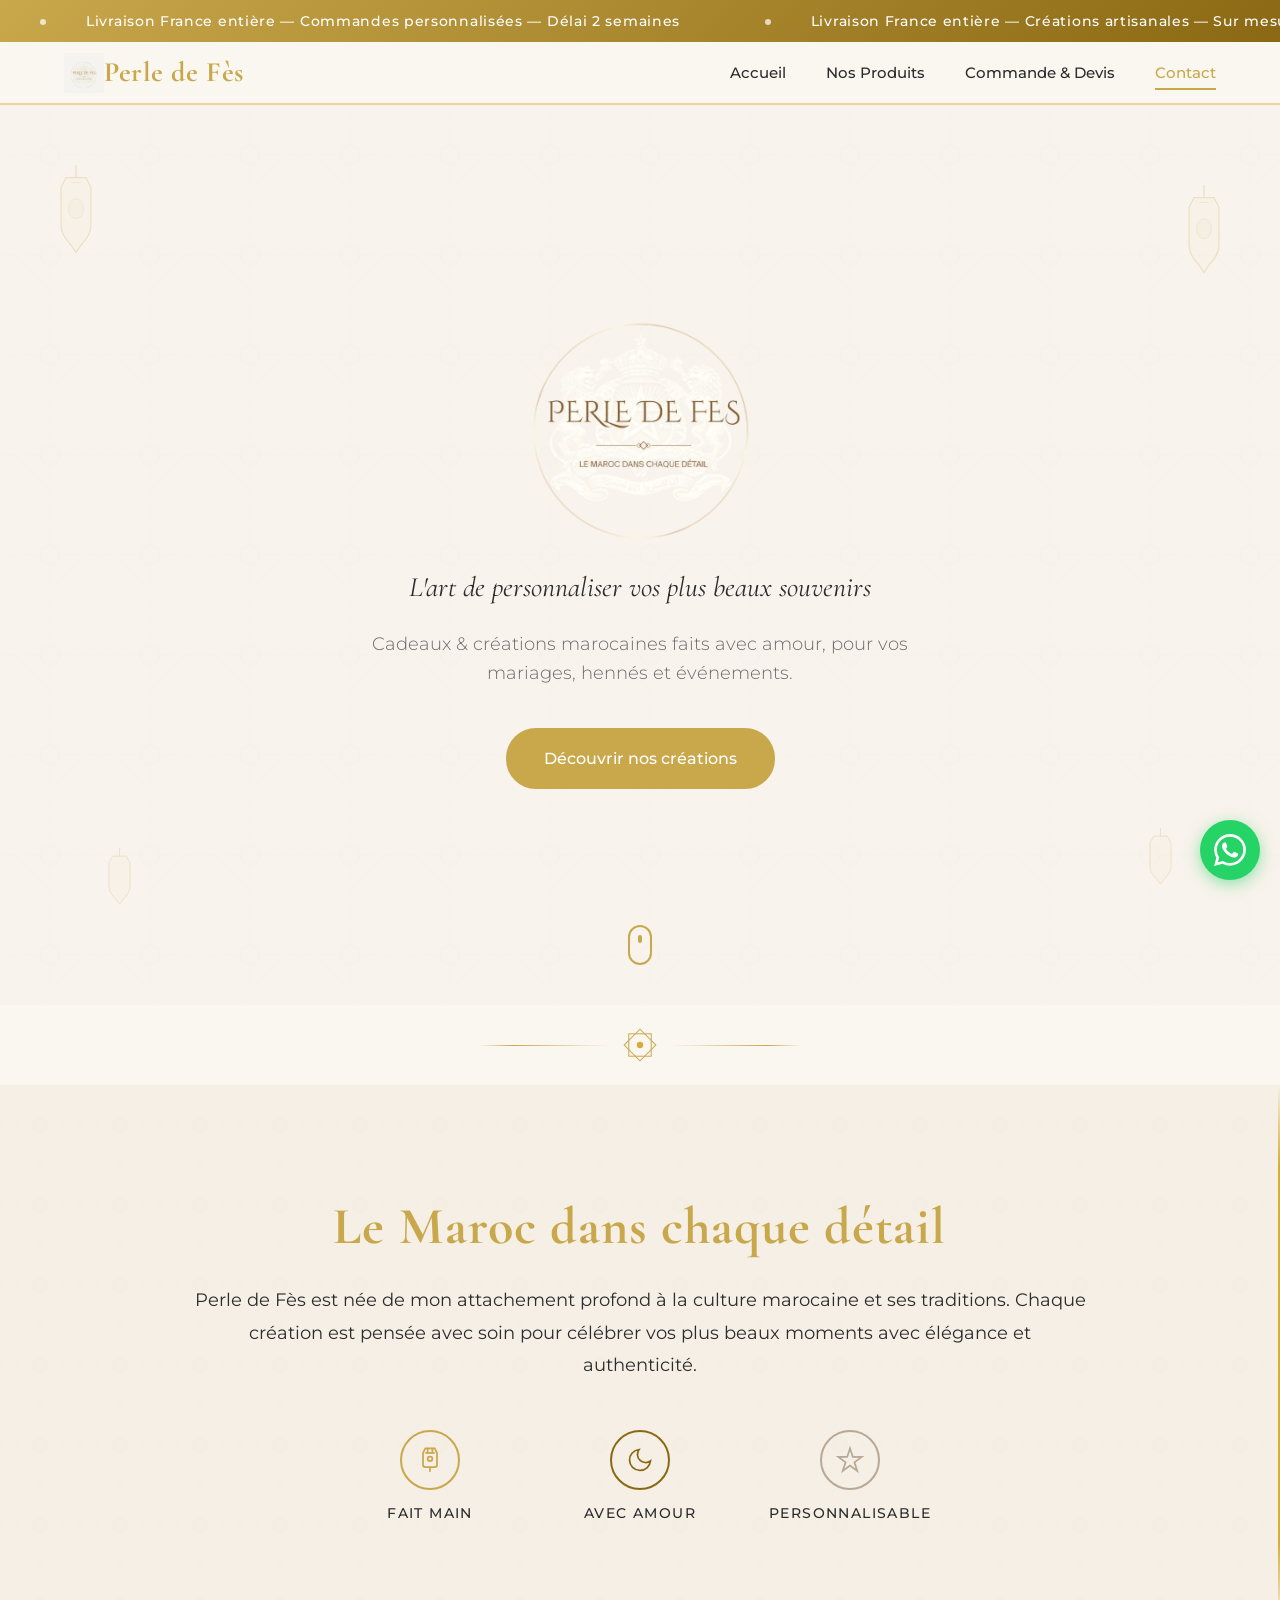
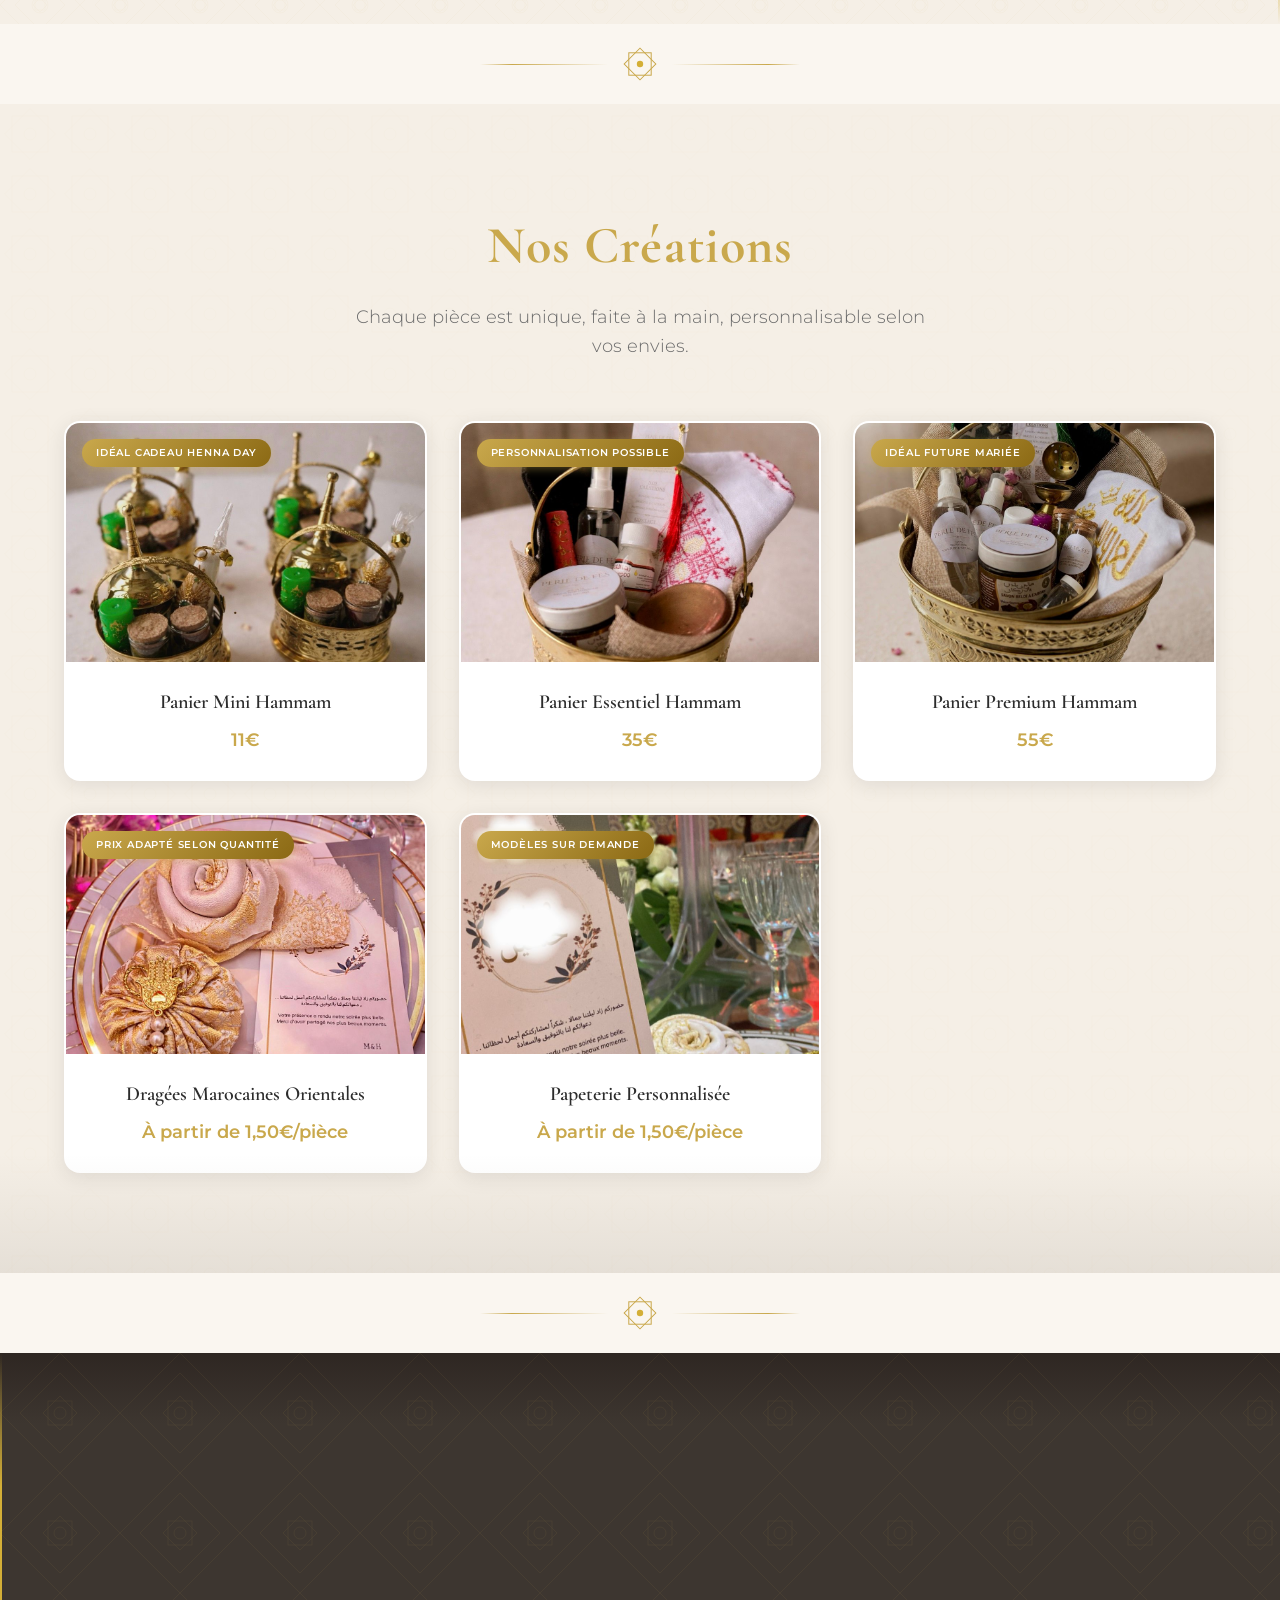
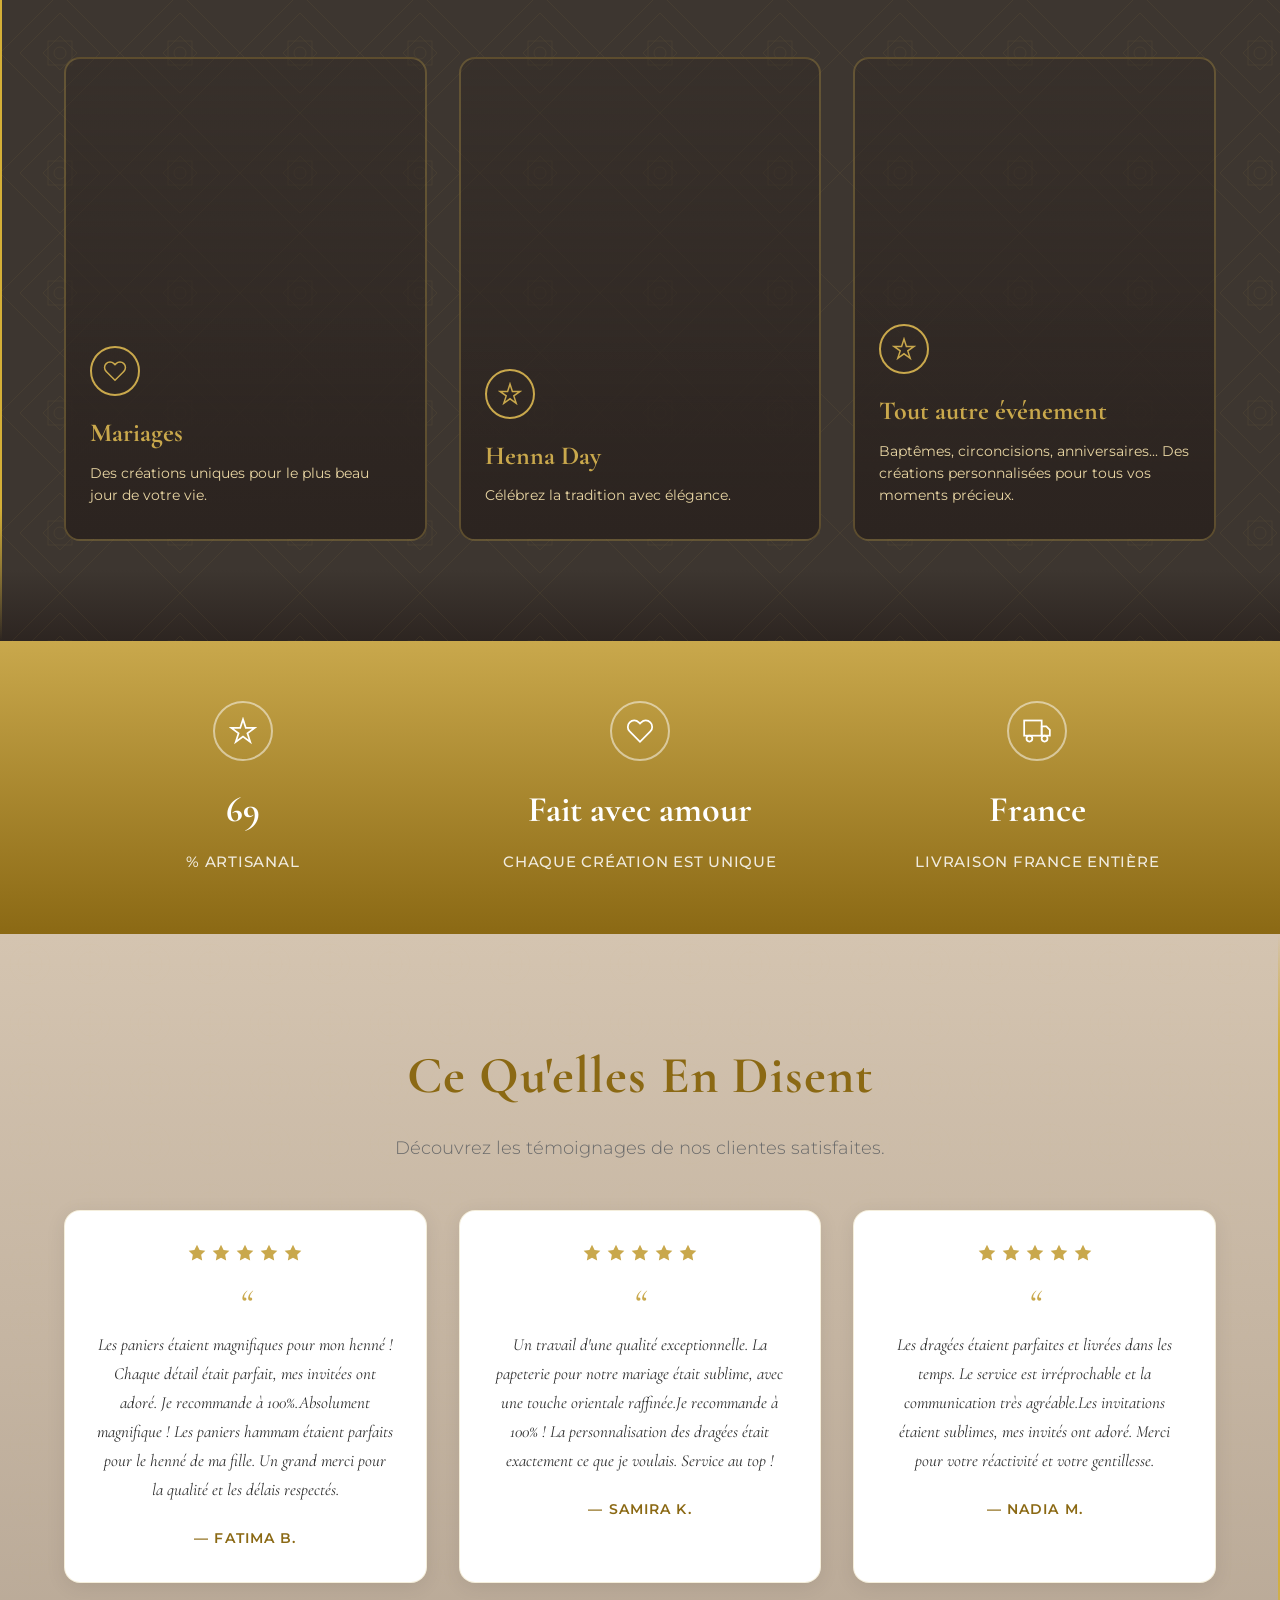
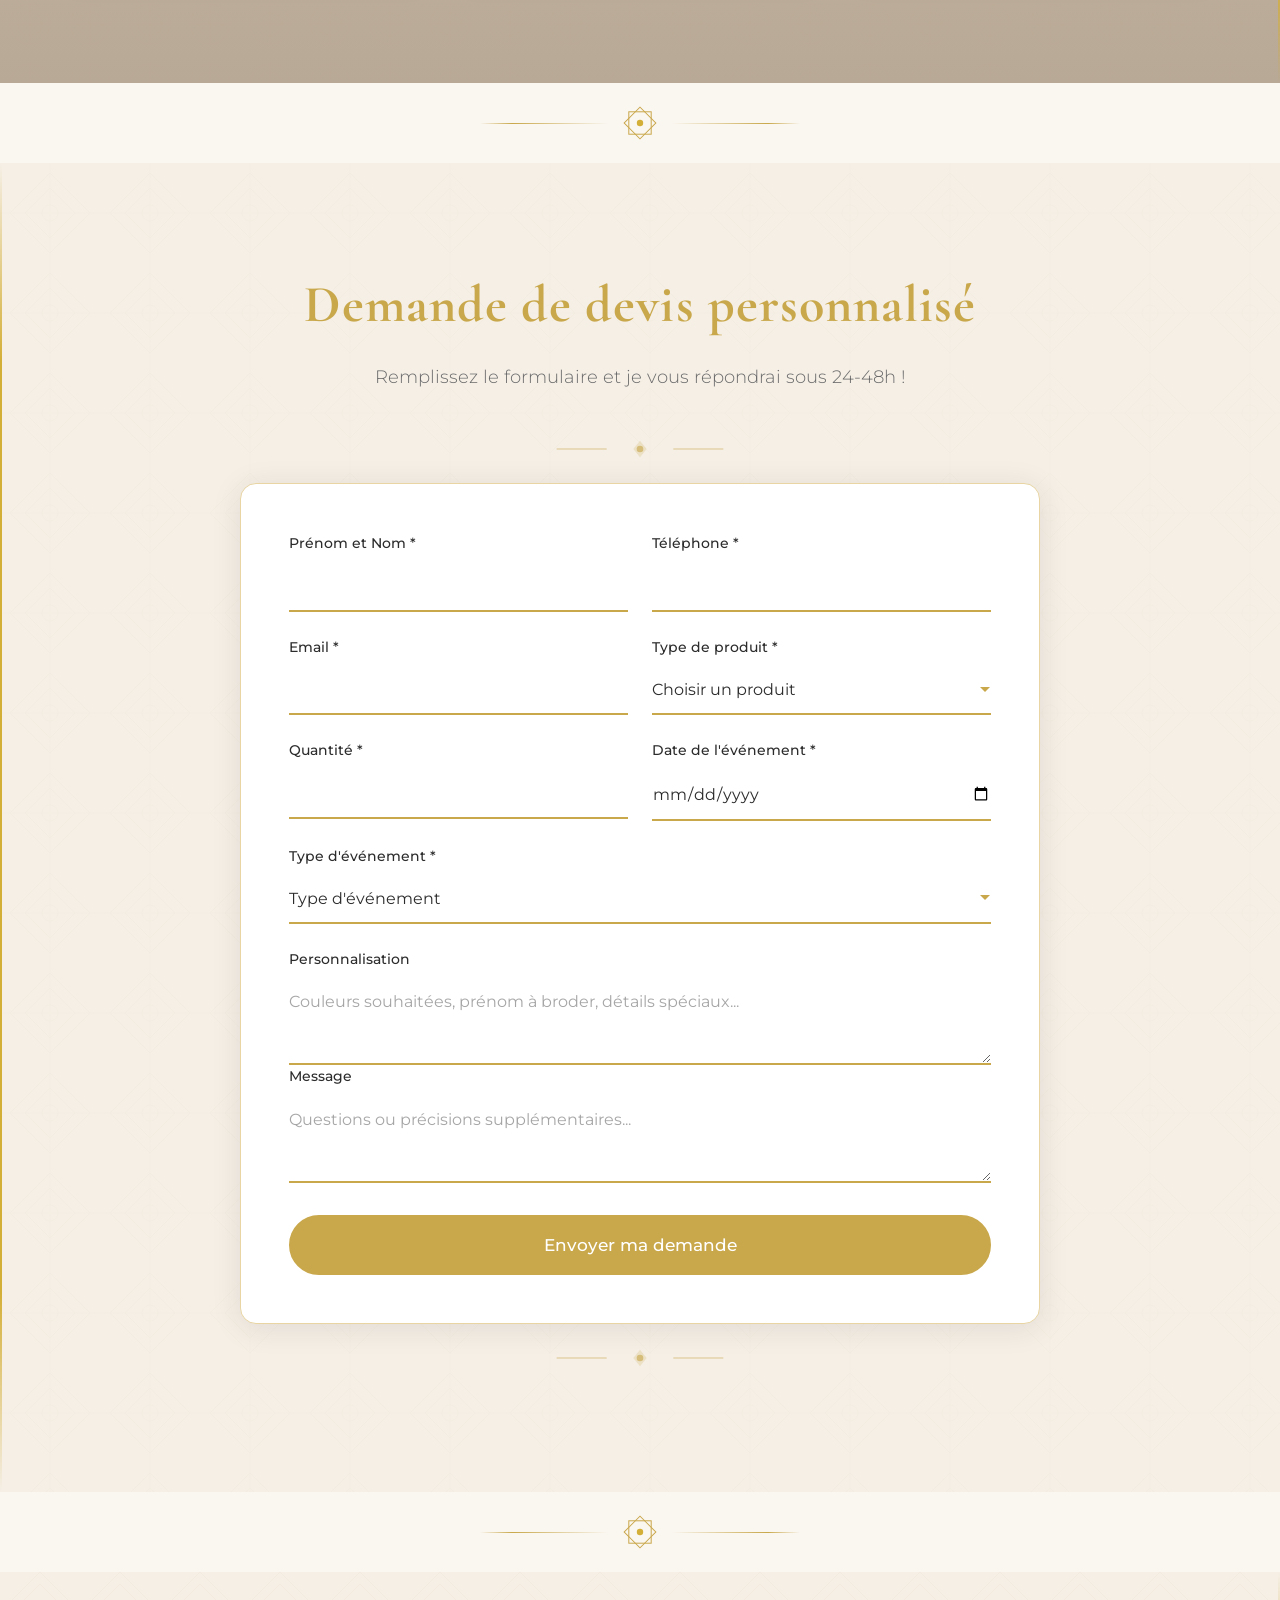
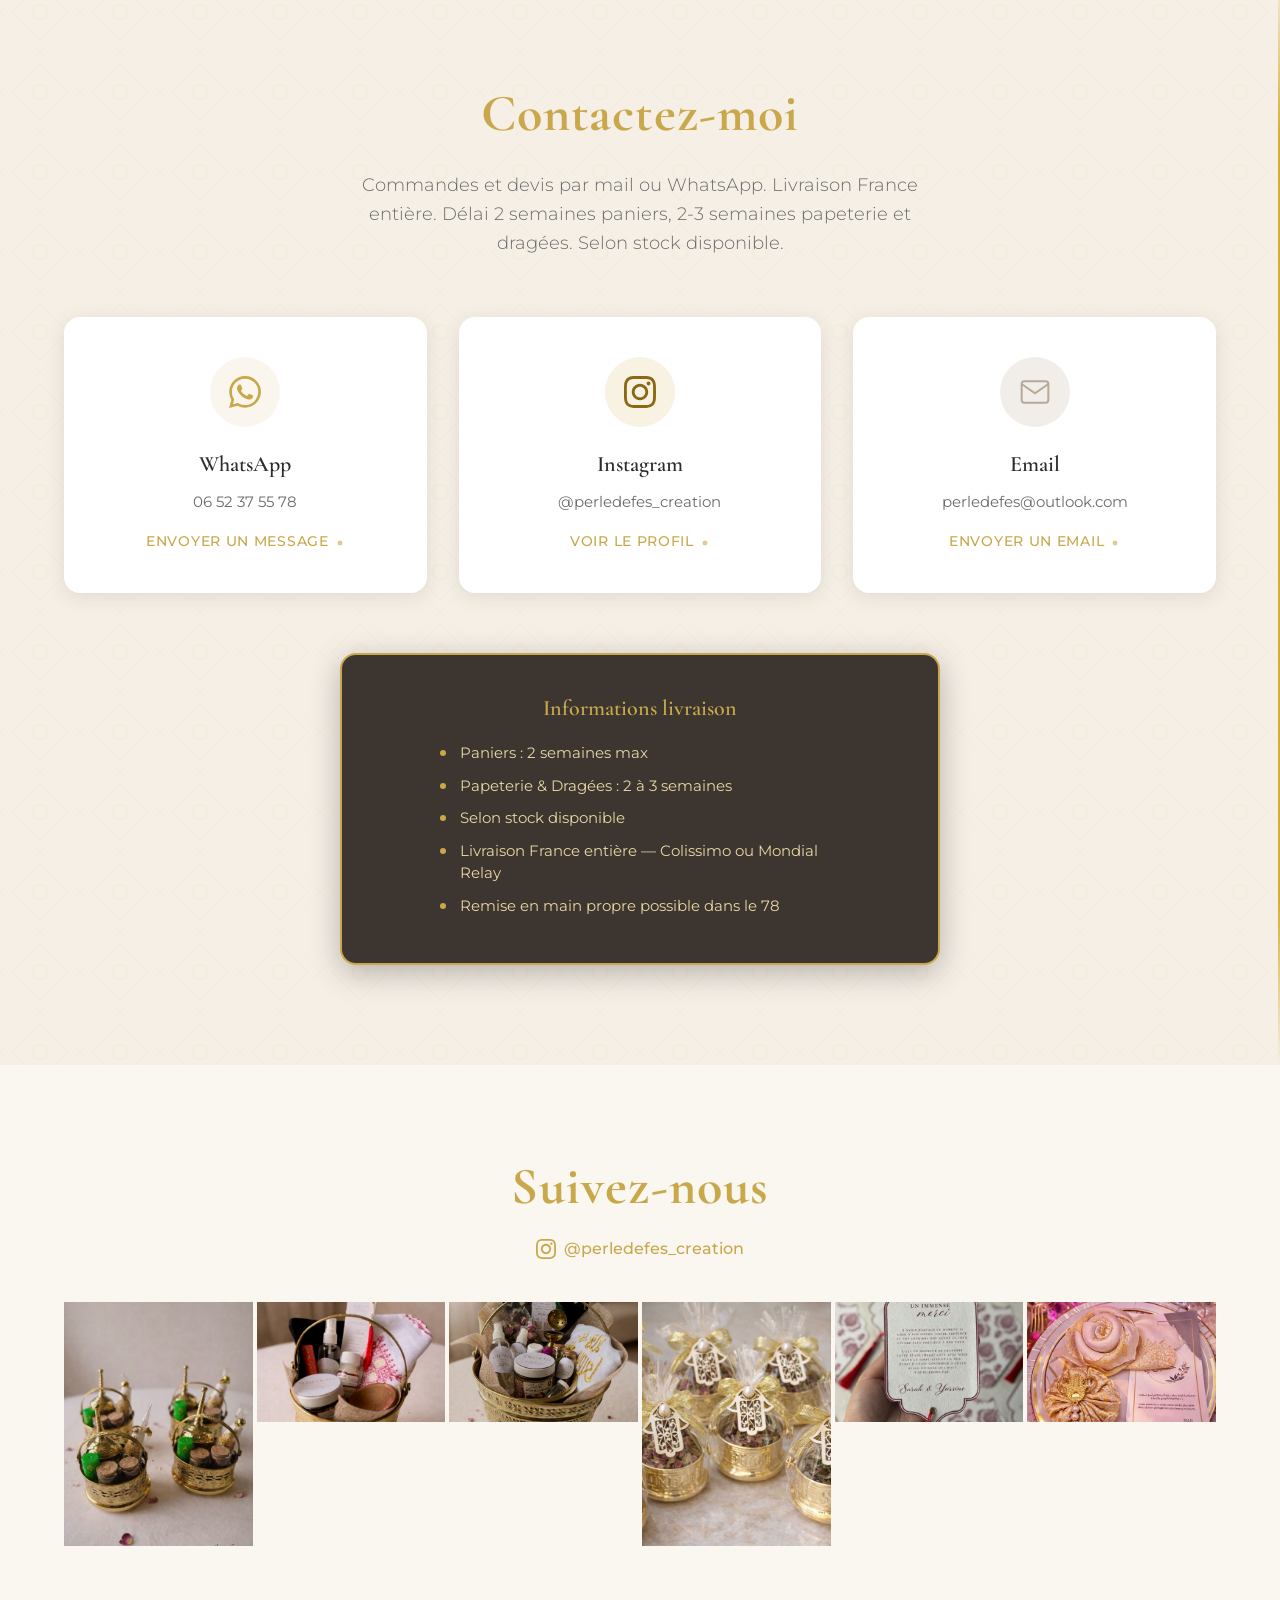
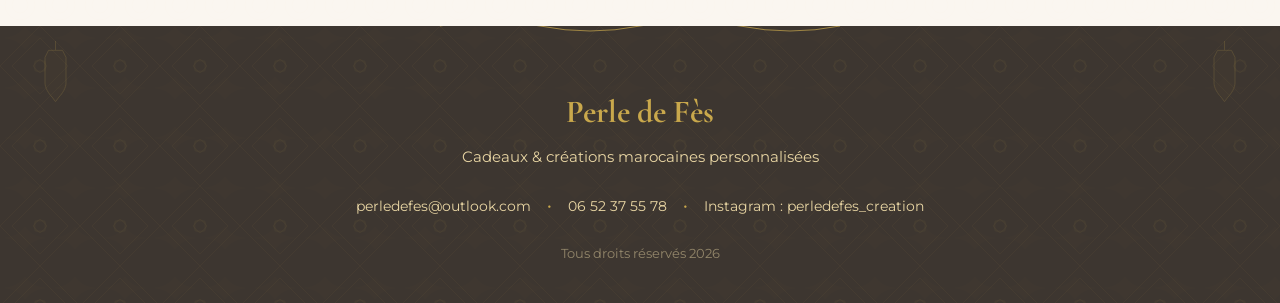
==== commit d9f495a3: "Corrections multiples et amélirations - Correction "Perle de Fèss" → "Perle de Fès" - Correction Ins" ====
--- a/index.html
+++ b/index.html
@@ -340,7 +340,7 @@
         </div>
 
         <!-- ============================================
-             SECTION EVENEMENTS — Mariage / Henné / Ramadan
+             SECTION EVENEMENTS — Mariage / Henné / Autres
         ============================================ -->
         <section class="events" id="evenements">
             <div class="container">
@@ -377,15 +377,15 @@
                     </div>
 
                     <div class="events__card animate-on-scroll">
-                        <div class="events__card-bg" style="background-image: url('https://placehold.co/600x800/2C2420/C9A84C?text=Ramadan')"></div>
+                        <div class="events__card-bg" style="background-image: url('https://placehold.co/600x800/2C2420/C9A84C?text=%C3%89v%C3%A9nements')"></div>
                         <div class="events__card-content">
                             <div class="events__card-icon">
                                 <svg viewBox="0 0 24 24" fill="none" stroke="currentColor" stroke-width="1.5">
-                                    <path d="M21 12.79A9 9 0 1111.21 3 7 7 0 0021 12.79z"/>
+                                    <path d="M12 2l2.4 7.4H22l-6.2 4.5 2.4 7.4L12 16.8l-6.2 4.5 2.4-7.4L2 9.4h7.6z"/>
                                 </svg>
                             </div>
-                            <h3 class="events__card-title">Ramadan</h3>
-                            <p class="events__card-desc">Coffrets cadeaux spéciaux, paniers garnis et créations uniques pour célébrer le mois sacré.</p>
+                            <h3 class="events__card-title">Tout autre événement</h3>
+                            <p class="events__card-desc">Baptêmes, circoncisions, anniversaires... Des créations personnalisées pour tous vos moments précieux.</p>
                         </div>
                     </div>
                 </div>
--- a/css/style.css
+++ b/css/style.css
@@ -7,18 +7,18 @@
    1. CSS CUSTOM PROPERTIES
    ============================================ */
 :root {
-    /* Couleurs principales — palette orientale chaude */
+    /* Couleurs principales — palette minimaliste beige/doré */
     --bg-main: #FAF6F0;
-    --bg-section: #F0E8D8;
-    --bg-dark: #2C2420;
+    --bg-section: #F5EFE6;
+    --bg-dark: #3D3630;
     --gold: #C9A84C;
     --gold-light: #E8D5A3;
     --gold-dark: #8B6914;
     --gold-bright: #D4AF37;
-    --bordeaux: #8B2635;
-    --emerald: #2D6A4F;
-    --text: #2C2420;
-    --text-light: #5A5A5A;
+    --beige: #D4C4B0;
+    --beige-dark: #B8A896;
+    --text: #2C2C2C;
+    --text-light: #6B6B6B;
     --white: #FFFFFF;
     --shadow: rgba(201, 168, 76, 0.15);
     --shadow-dark: rgba(44, 44, 44, 0.1);
@@ -66,18 +66,15 @@
     --z-modal: 2000;
     --z-whatsapp: 9999;
 
-    /* Shadows avec couleurs de la palette */
-    --shadow-bordeaux: rgba(139, 38, 53, 0.15);
-    --shadow-emerald: rgba(45, 106, 79, 0.15);
 }
 
 /* ============================================
-   UTILISATION SUBTILE DE LA PALETTE COMPLETE
+   STYLES MINIMALISTES BEIGE/DORÉ
    ============================================ */
 
-/* Accents bordeaux sur certains elements hover */
+/* Accents dorés sur hover */
 .nav__link:hover {
-    color: var(--bordeaux);
+    color: var(--gold);
 }
 
 /* Focus states avec or brillant */
@@ -90,9 +87,9 @@
     outline-offset: 2px;
 }
 
-/* Selection text avec bordeaux */
+/* Selection text dorée */
 ::selection {
-    background-color: var(--bordeaux);
+    background-color: var(--gold);
     color: var(--white);
 }
 
@@ -790,14 +787,14 @@
     text-shadow: 0 0 40px rgba(201, 168, 76, 0.2);
 }
 
-/* Texture zellige subtile sur presentation */
+/* Texture zellige orientale sur presentation */
 .presentation::before {
     content: '';
     position: absolute;
     inset: 0;
-    background-image: url("data:image/svg+xml,%3Csvg width='60' height='60' viewBox='0 0 60 60' xmlns='http://www.w3.org/2000/svg'%3E%3Cg fill='none' stroke='%23C9A84C' stroke-width='0.3'%3E%3Ccircle cx='30' cy='30' r='20'/%3E%3Ccircle cx='30' cy='30' r='10'/%3E%3Cpath d='M30 10 L30 50 M10 30 L50 30'/%3E%3C/g%3E%3C/svg%3E");
-    background-size: 60px 60px;
-    opacity: 0.06;
+    background-image: url("data:image/svg+xml,%3Csvg width='80' height='80' viewBox='0 0 80 80' xmlns='http://www.w3.org/2000/svg'%3E%3Cg fill='none' stroke='%23C9A84C' stroke-width='0.5'%3E%3Cpath d='M40 0L80 40L40 80L0 40Z'/%3E%3Cpath d='M40 15L65 40L40 65L15 40Z'/%3E%3Ccircle cx='40' cy='40' r='8'/%3E%3Cg transform='translate(40,40)'%3E%3Crect x='-5' y='-5' width='10' height='10' transform='rotate(0)'/%3E%3Crect x='-5' y='-5' width='10' height='10' transform='rotate(45)'/%3E%3C/g%3E%3C/g%3E%3C/svg%3E");
+    background-size: 80px 80px;
+    opacity: 0.08;
     pointer-events: none;
 }
 
@@ -883,19 +880,19 @@
 }
 
 .feature:nth-child(2) .feature__icon {
-    border-color: var(--bordeaux);
-    color: var(--bordeaux);
+    border-color: var(--gold-dark);
+    color: var(--gold-dark);
 }
 .feature:nth-child(2):hover .feature__icon {
-    background-color: var(--bordeaux);
+    background-color: var(--gold-dark);
 }
 
 .feature:nth-child(3) .feature__icon {
-    border-color: var(--emerald);
-    color: var(--emerald);
+    border-color: var(--beige-dark);
+    color: var(--beige-dark);
 }
 .feature:nth-child(3):hover .feature__icon {
-    background-color: var(--emerald);
+    background-color: var(--beige-dark);
 }
 
 .feature__text {
@@ -917,14 +914,14 @@
     position: relative;
 }
 
-/* Texture zellige subtile sur products */
+/* Texture étoile marocaine sur products */
 .products::before {
     content: '';
     position: absolute;
     inset: 0;
-    background-image: url("data:image/svg+xml,%3Csvg width='50' height='50' viewBox='0 0 50 50' xmlns='http://www.w3.org/2000/svg'%3E%3Cg fill='none' stroke='%23C9A84C' stroke-width='0.3'%3E%3Ccircle cx='25' cy='25' r='18'/%3E%3Ccircle cx='25' cy='25' r='10'/%3E%3C/g%3E%3C/svg%3E");
-    background-size: 50px 50px;
-    opacity: 0.04;
+    background-image: url("data:image/svg+xml,%3Csvg width='60' height='60' viewBox='0 0 60 60' xmlns='http://www.w3.org/2000/svg'%3E%3Cg fill='none' stroke='%23C9A84C' stroke-width='0.4'%3E%3Cg transform='translate(30,30)'%3E%3Crect x='-18' y='-18' width='36' height='36' transform='rotate(0)'/%3E%3Crect x='-18' y='-18' width='36' height='36' transform='rotate(45)'/%3E%3C/g%3E%3Ccircle cx='30' cy='30' r='6'/%3E%3C/g%3E%3C/svg%3E");
+    background-size: 60px 60px;
+    opacity: 0.06;
     pointer-events: none;
 }
 
@@ -1027,15 +1024,15 @@
     box-shadow: 0 2px 8px rgba(201, 168, 76, 0.4);
 }
 
-/* Variantes de badges avec toute la palette */
-.product-card__badge--bordeaux {
-    background: linear-gradient(135deg, var(--bordeaux) 0%, #6B1D2A 100%);
-    box-shadow: 0 2px 8px var(--shadow-bordeaux);
-}
-
-.product-card__badge--emerald {
-    background: linear-gradient(135deg, var(--emerald) 0%, #1E4D3A 100%);
-    box-shadow: 0 2px 8px var(--shadow-emerald);
+/* Variantes de badges minimalistes */
+.product-card__badge--dark {
+    background: linear-gradient(135deg, var(--gold-dark) 0%, #6B5010 100%);
+    box-shadow: 0 2px 8px var(--shadow-gold);
+}
+
+.product-card__badge--light {
+    background: linear-gradient(135deg, var(--beige-dark) 0%, #9A8A78 100%);
+    box-shadow: 0 2px 8px var(--shadow-dark);
 }
 
 .product-card__title {
@@ -1573,12 +1570,6 @@
    ============================================ */
 .quote {
     padding: var(--section-padding) 0;
-    /* Transition douce depuis bordeaux vers beige soutenu */
-    background: linear-gradient(180deg,
-        rgba(139, 38, 53, 0.08) 0%,
-        var(--bg-section) 6%,
-        var(--bg-section) 100%
-    );
     background-color: var(--bg-section);
     position: relative;
     overflow: hidden;
@@ -1596,14 +1587,14 @@
     z-index: 1;
 }
 
-/* Texture zellige subtile sur formulaire */
+/* Texture arabesque sur formulaire */
 .quote::before {
     content: '';
     position: absolute;
     inset: 0;
-    background-image: url("data:image/svg+xml,%3Csvg width='70' height='70' viewBox='0 0 70 70' xmlns='http://www.w3.org/2000/svg'%3E%3Cg fill='none' stroke='%23C9A84C' stroke-width='0.3'%3E%3Cpath d='M35 5 L65 35 L35 65 L5 35 Z'/%3E%3Ccircle cx='35' cy='35' r='12'/%3E%3C/g%3E%3C/svg%3E");
-    background-size: 70px 70px;
-    opacity: 0.05;
+    background-image: url("data:image/svg+xml,%3Csvg width='100' height='100' viewBox='0 0 100 100' xmlns='http://www.w3.org/2000/svg'%3E%3Cg fill='none' stroke='%23C9A84C' stroke-width='0.5'%3E%3Cpath d='M50 10 L90 50 L50 90 L10 50 Z'/%3E%3Cpath d='M50 25 L75 50 L50 75 L25 50 Z'/%3E%3Ccircle cx='50' cy='50' r='8'/%3E%3Cpath d='M50 0v100 M0 50h100' stroke-width='0.3'/%3E%3C/g%3E%3C/svg%3E");
+    background-size: 100px 100px;
+    opacity: 0.07;
     pointer-events: none;
 }
 
@@ -1875,36 +1866,36 @@
     height: 32px;
 }
 
-/* WhatsApp - accent emeraude */
+/* WhatsApp - accent doré */
 .contact__icon--whatsapp {
-    background-color: rgba(45, 106, 79, 0.1);
-    color: var(--emerald);
-}
-
-.contact__card:hover .contact__icon--whatsapp {
-    background: linear-gradient(135deg, var(--emerald) 0%, #1E4D3A 100%);
-    color: var(--white);
-}
-
-/* Instagram - accent dore */
-.contact__icon--instagram {
     background-color: rgba(201, 168, 76, 0.1);
     color: var(--gold);
 }
 
-.contact__card:hover .contact__icon--instagram {
+.contact__card:hover .contact__icon--whatsapp {
     background: linear-gradient(135deg, var(--gold) 0%, var(--gold-dark) 100%);
     color: var(--white);
 }
 
-/* Email - accent bordeaux */
+/* Instagram - accent doré clair */
+.contact__icon--instagram {
+    background-color: rgba(232, 213, 163, 0.3);
+    color: var(--gold-dark);
+}
+
+.contact__card:hover .contact__icon--instagram {
+    background: linear-gradient(135deg, var(--gold-dark) 0%, #6B5010 100%);
+    color: var(--white);
+}
+
+/* Email - accent beige */
 .contact__icon--email {
-    background-color: rgba(139, 38, 53, 0.1);
-    color: var(--bordeaux);
+    background-color: rgba(184, 168, 150, 0.2);
+    color: var(--beige-dark);
 }
 
 .contact__card:hover .contact__icon--email {
-    background: linear-gradient(135deg, var(--bordeaux) 0%, #6B1D2A 100%);
+    background: linear-gradient(135deg, var(--beige-dark) 0%, #9A8A78 100%);
     color: var(--white);
 }
 
@@ -2176,14 +2167,14 @@
     overflow: hidden;
 }
 
-/* Texture zellige subtile sur events */
+/* Texture zellige marocaine sur events */
 .events::before {
     content: '';
     position: absolute;
     inset: 0;
-    background-image: url("data:image/svg+xml,%3Csvg width='80' height='80' viewBox='0 0 80 80' xmlns='http://www.w3.org/2000/svg'%3E%3Cg fill='none' stroke='%23C9A84C' stroke-width='0.4'%3E%3Cpath d='M40 0 L80 40 L40 80 L0 40 Z'/%3E%3Ccircle cx='40' cy='40' r='15'/%3E%3Ccircle cx='40' cy='40' r='8'/%3E%3C/g%3E%3C/svg%3E");
-    background-size: 80px 80px;
-    opacity: 0.08;
+    background-image: url("data:image/svg+xml,%3Csvg width='120' height='120' viewBox='0 0 120 120' xmlns='http://www.w3.org/2000/svg'%3E%3Cg fill='none' stroke='%23C9A84C' stroke-width='0.6'%3E%3Cpath d='M60 0L120 60L60 120L0 60Z'/%3E%3Cpath d='M60 20L100 60L60 100L20 60Z'/%3E%3Cg transform='translate(60,60)'%3E%3Crect x='-12' y='-12' width='24' height='24' transform='rotate(0)'/%3E%3Crect x='-12' y='-12' width='24' height='24' transform='rotate(45)'/%3E%3C/g%3E%3Ccircle cx='60' cy='60' r='6'/%3E%3C/g%3E%3C/svg%3E");
+    background-size: 120px 120px;
+    opacity: 0.12;
     pointer-events: none;
 }
 
@@ -2313,11 +2304,10 @@
    ============================================ */
 .chiffres {
     padding: 60px 0;
-    /* Gradient doré avec transition douce vers bordeaux en bas */
+    /* Gradient doré minimaliste */
     background: linear-gradient(180deg,
         var(--gold) 0%,
-        var(--gold-dark) 60%,
-        #8B5A2B 100%
+        var(--gold-dark) 100%
     );
     position: relative;
 }
@@ -2374,25 +2364,23 @@
    ============================================ */
 .testimonials {
     padding: var(--section-padding) 0;
-    /* Gradient bordeaux avec transition depuis brun */
+    /* Fond beige nude élégant */
     background: linear-gradient(180deg,
-        #8B5A2B 0%,
-        var(--bordeaux) 8%,
-        var(--bordeaux) 92%,
-        #6B1D2A 100%
+        var(--beige) 0%,
+        var(--beige-dark) 100%
     );
     position: relative;
     overflow: hidden;
 }
 
-/* Texture subtile sur testimonials */
+/* Texture subtile dorée sur testimonials */
 .testimonials::before {
     content: '';
     position: absolute;
     inset: 0;
-    background-image: url("data:image/svg+xml,%3Csvg width='60' height='60' viewBox='0 0 60 60' xmlns='http://www.w3.org/2000/svg'%3E%3Cg fill='none' stroke='white' stroke-width='0.3'%3E%3Ccircle cx='30' cy='30' r='20'/%3E%3Ccircle cx='30' cy='30' r='12'/%3E%3Cpath d='M30 10 L30 50 M10 30 L50 30'/%3E%3C/g%3E%3C/svg%3E");
+    background-image: url("data:image/svg+xml,%3Csvg width='60' height='60' viewBox='0 0 60 60' xmlns='http://www.w3.org/2000/svg'%3E%3Cg fill='none' stroke='%23C9A84C' stroke-width='0.3'%3E%3Ccircle cx='30' cy='30' r='20'/%3E%3Ccircle cx='30' cy='30' r='12'/%3E%3Cpath d='M30 10 L30 50 M10 30 L50 30'/%3E%3C/g%3E%3C/svg%3E");
     background-size: 60px 60px;
-    opacity: 0.05;
+    opacity: 0.08;
     pointer-events: none;
 }
 
@@ -2409,11 +2397,11 @@
 }
 
 .testimonials .section__title {
-    color: var(--gold);
+    color: var(--gold-dark);
 }
 
 .testimonials .section__subtitle {
-    color: rgba(255, 255, 255, 0.8);
+    color: var(--text-light);
 }
 
 .testimonials .container {
@@ -2429,9 +2417,9 @@
 }
 
 .testimonial__card {
-    background: rgba(255, 255, 255, 0.08);
-    backdrop-filter: blur(8px);
-    border: 1px solid rgba(201, 168, 76, 0.3);
+    background: var(--white);
+    box-shadow: 0 4px 20px rgba(0, 0, 0, 0.08);
+    border: 1px solid rgba(201, 168, 76, 0.2);
     border-radius: var(--radius-medium);
     padding: 32px;
     text-align: center;
@@ -2441,7 +2429,7 @@
 .testimonial__card:hover {
     transform: translateY(-4px);
     border-color: var(--gold);
-    background: rgba(255, 255, 255, 0.12);
+    box-shadow: 0 8px 30px rgba(201, 168, 76, 0.15);
 }
 
 .testimonial__stars {
@@ -2462,7 +2450,7 @@
     font-family: var(--font-title);
     font-size: 17px;
     font-style: italic;
-    color: var(--white);
+    color: var(--text);
     line-height: 1.7;
     margin-bottom: 20px;
 }
@@ -2480,7 +2468,7 @@
     font-family: var(--font-body);
     font-size: 14px;
     font-weight: 600;
-    color: var(--gold-light);
+    color: var(--gold-dark);
     text-transform: uppercase;
     letter-spacing: 0.08em;
 }
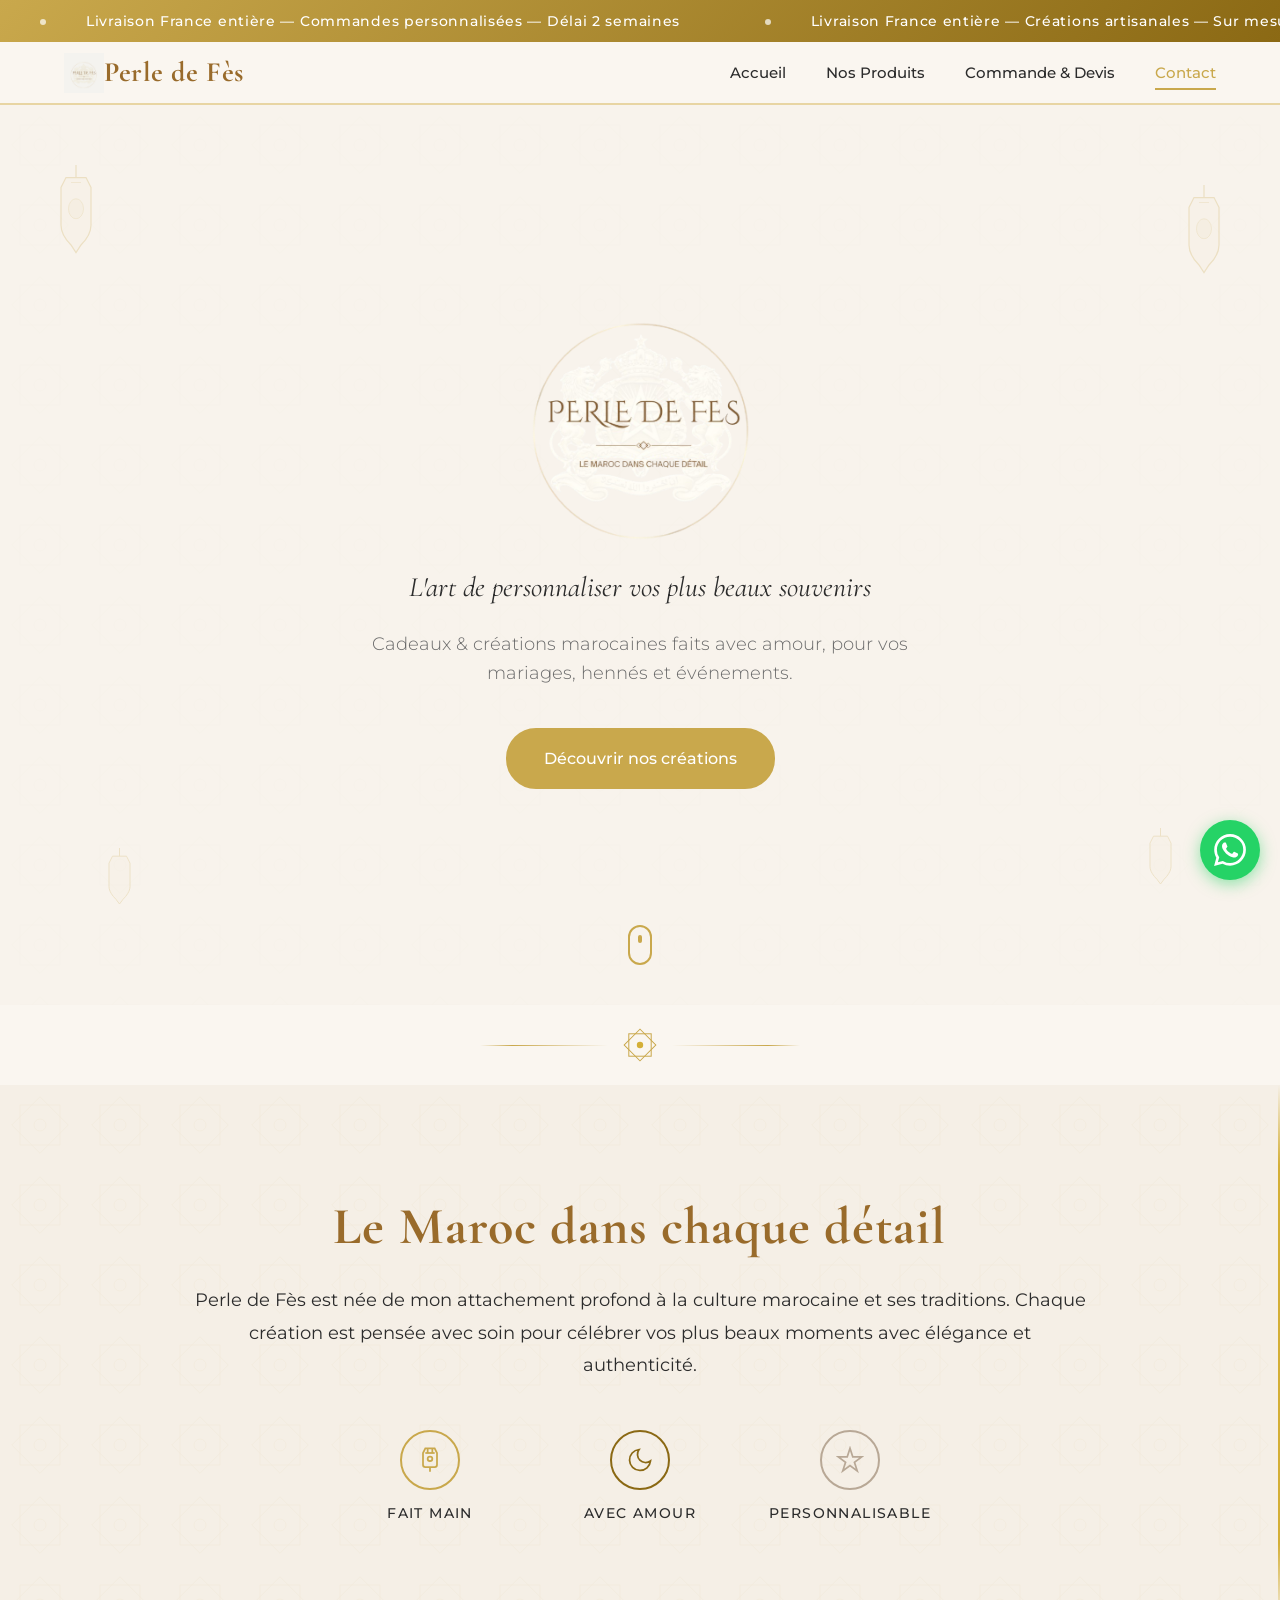
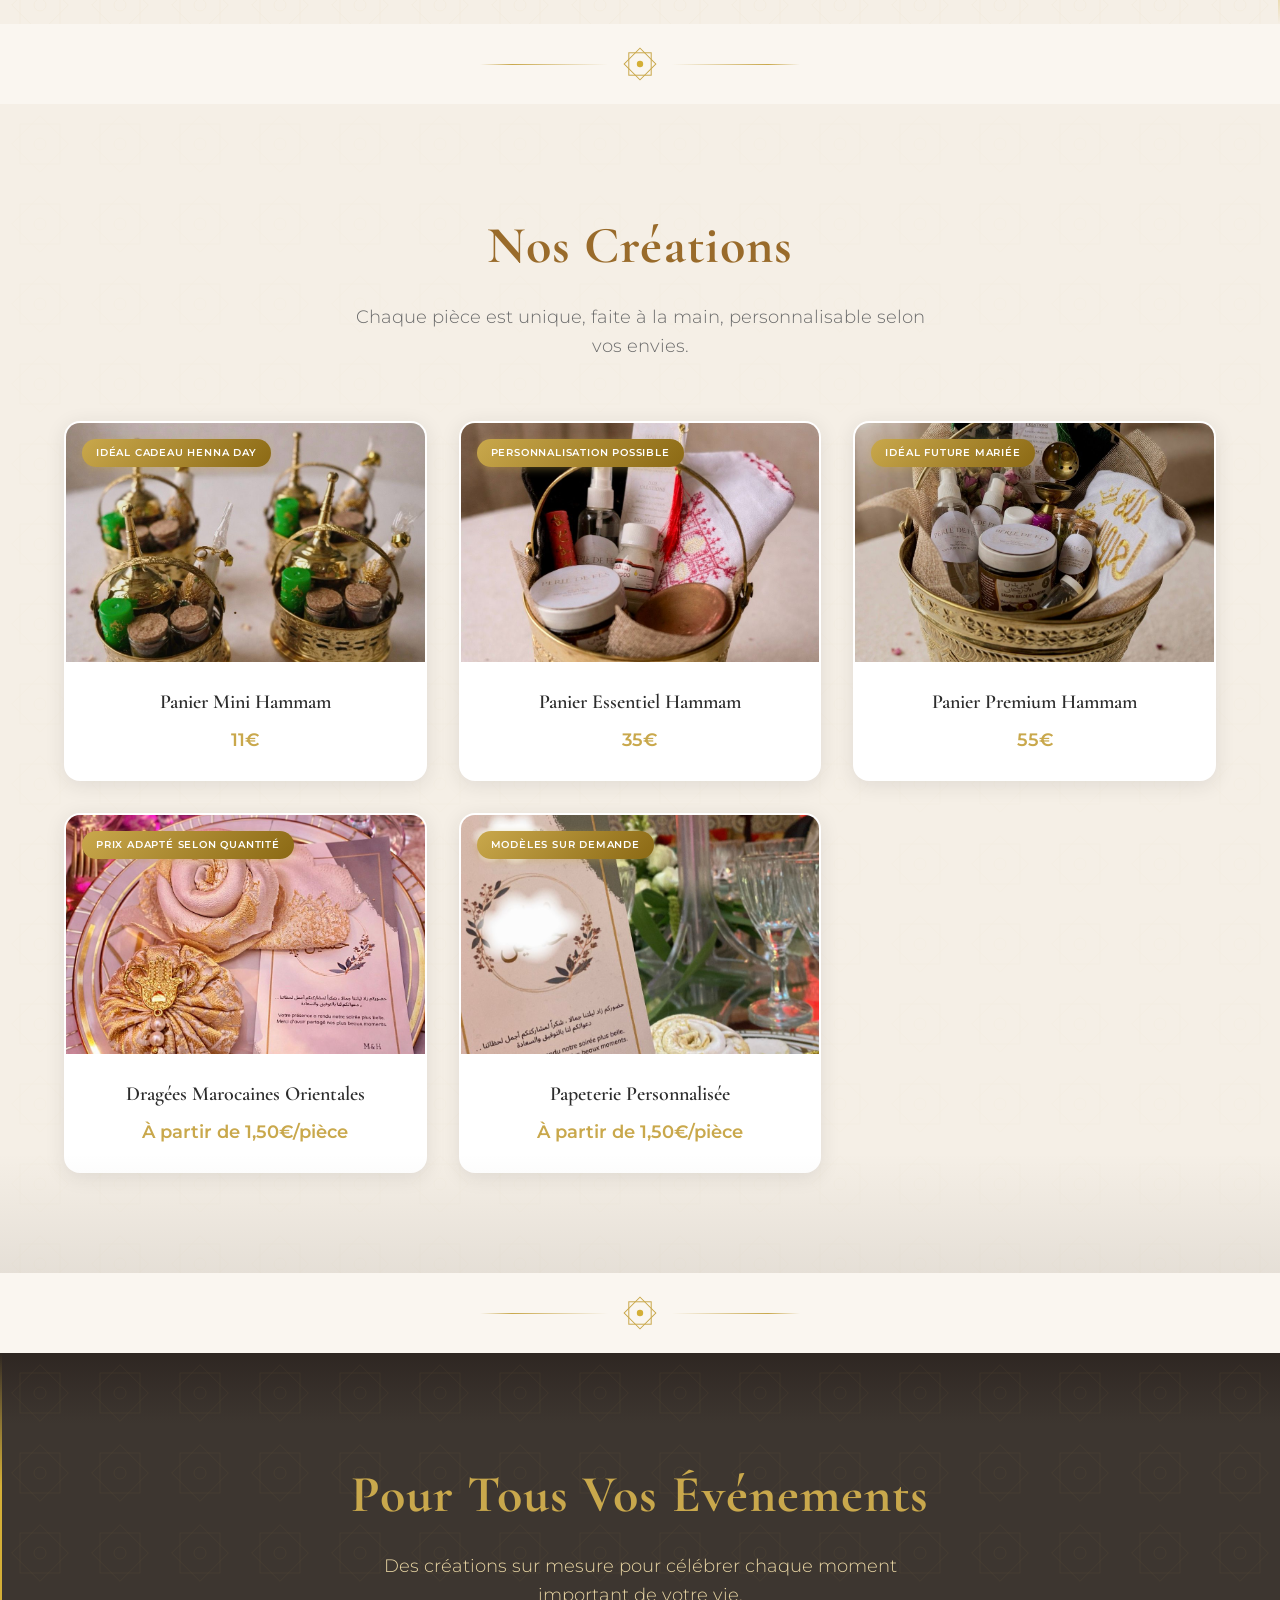
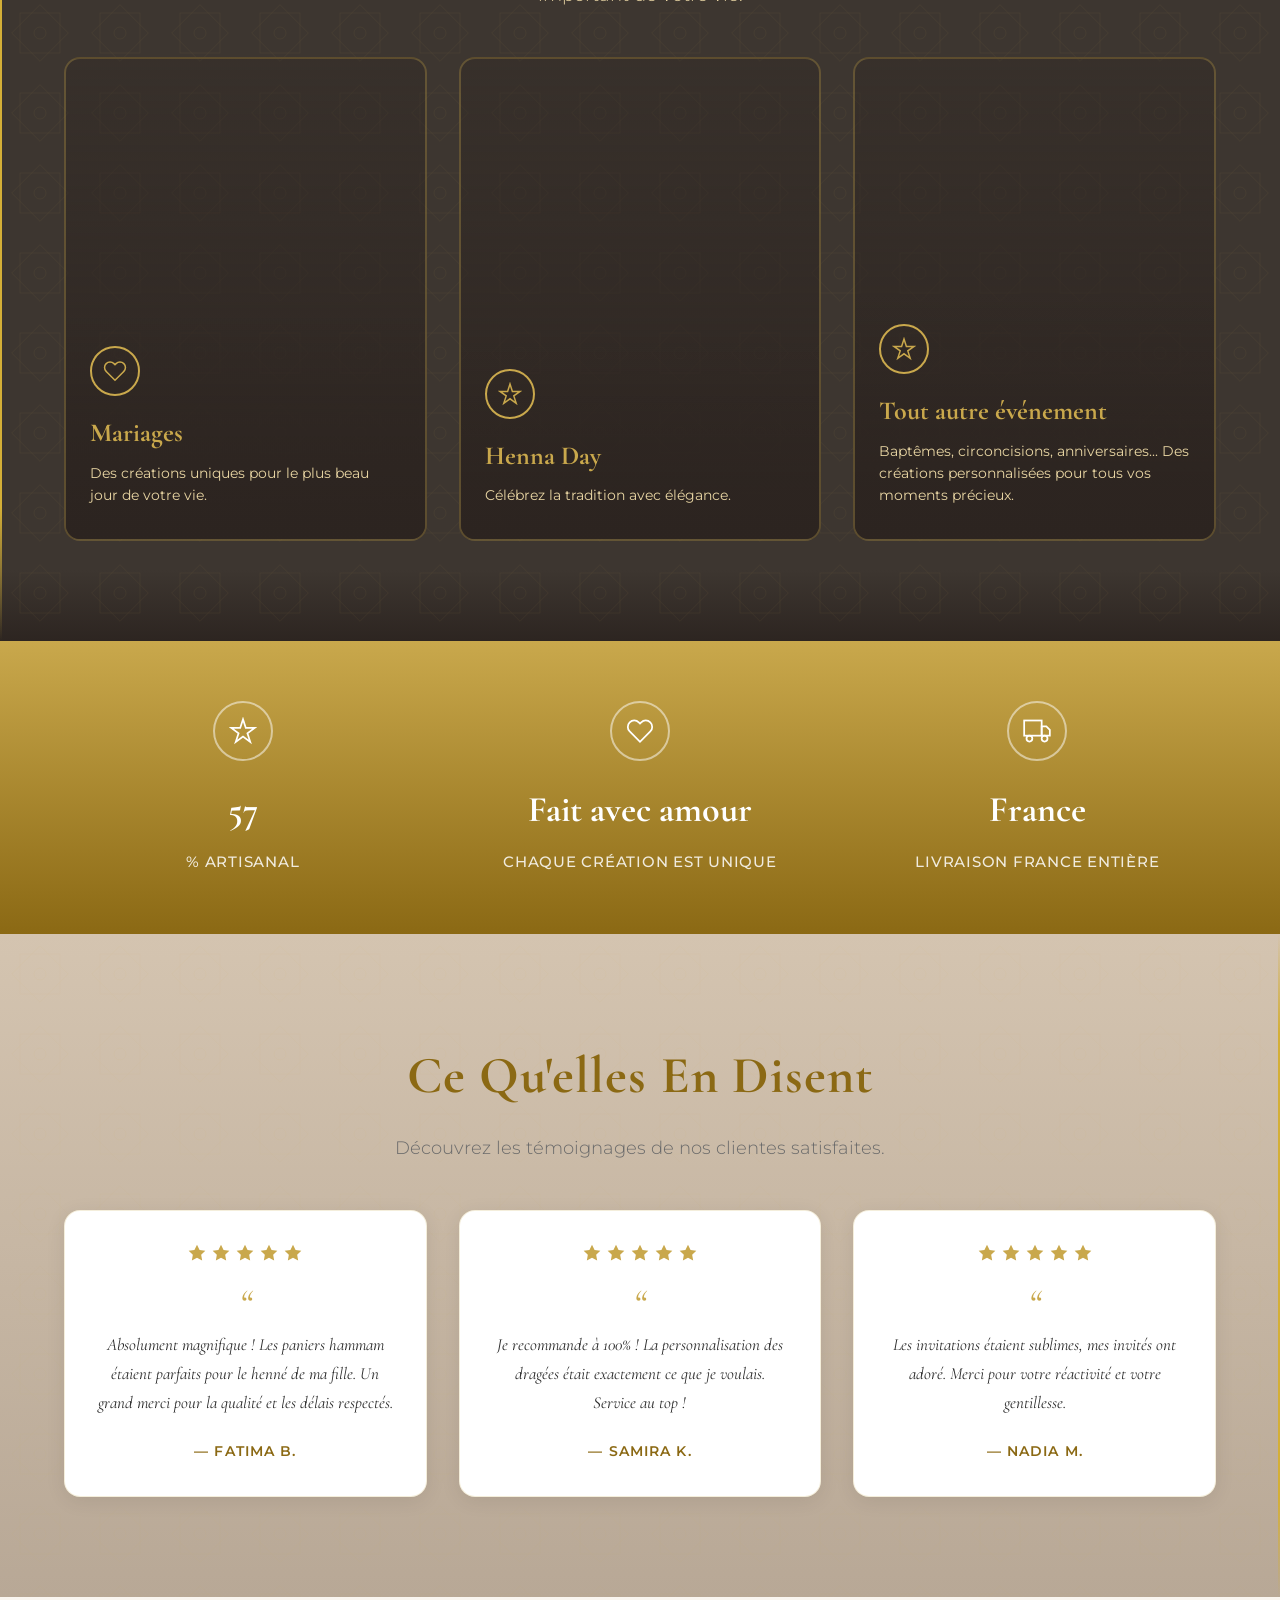
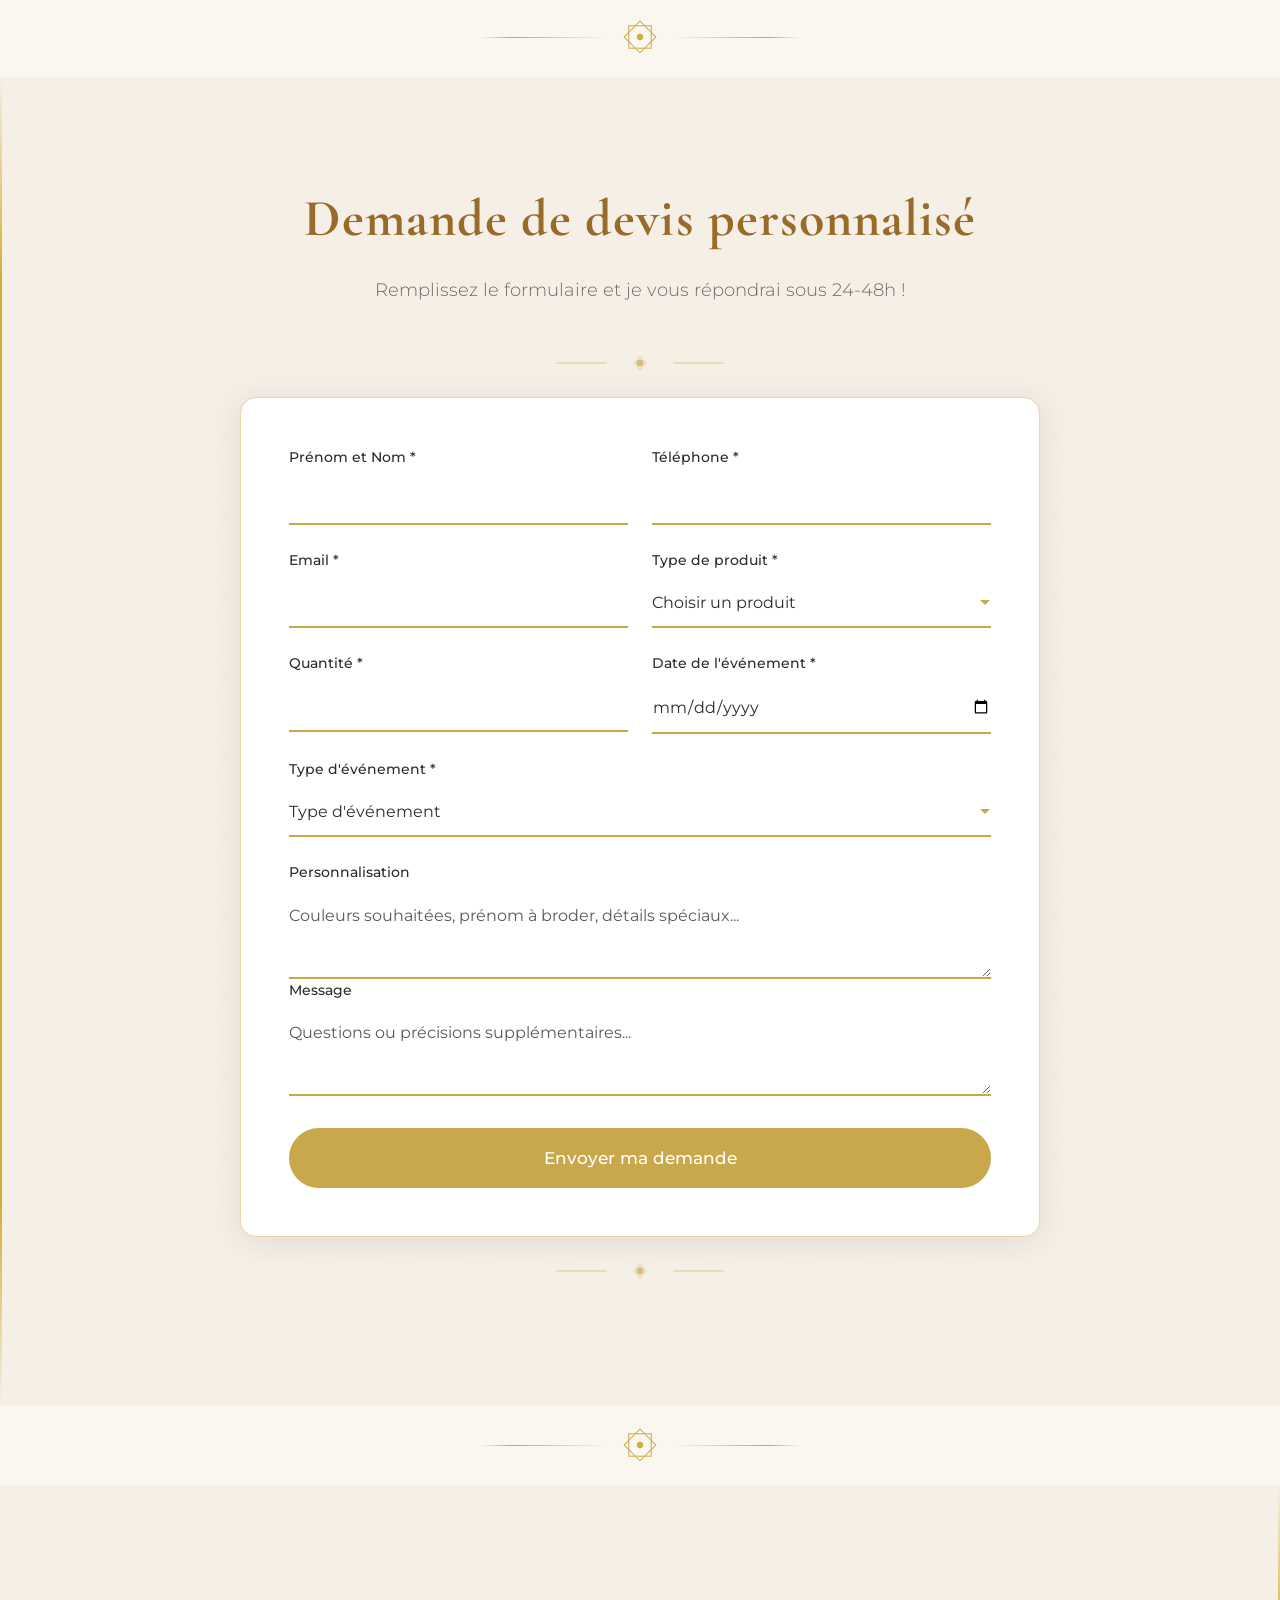
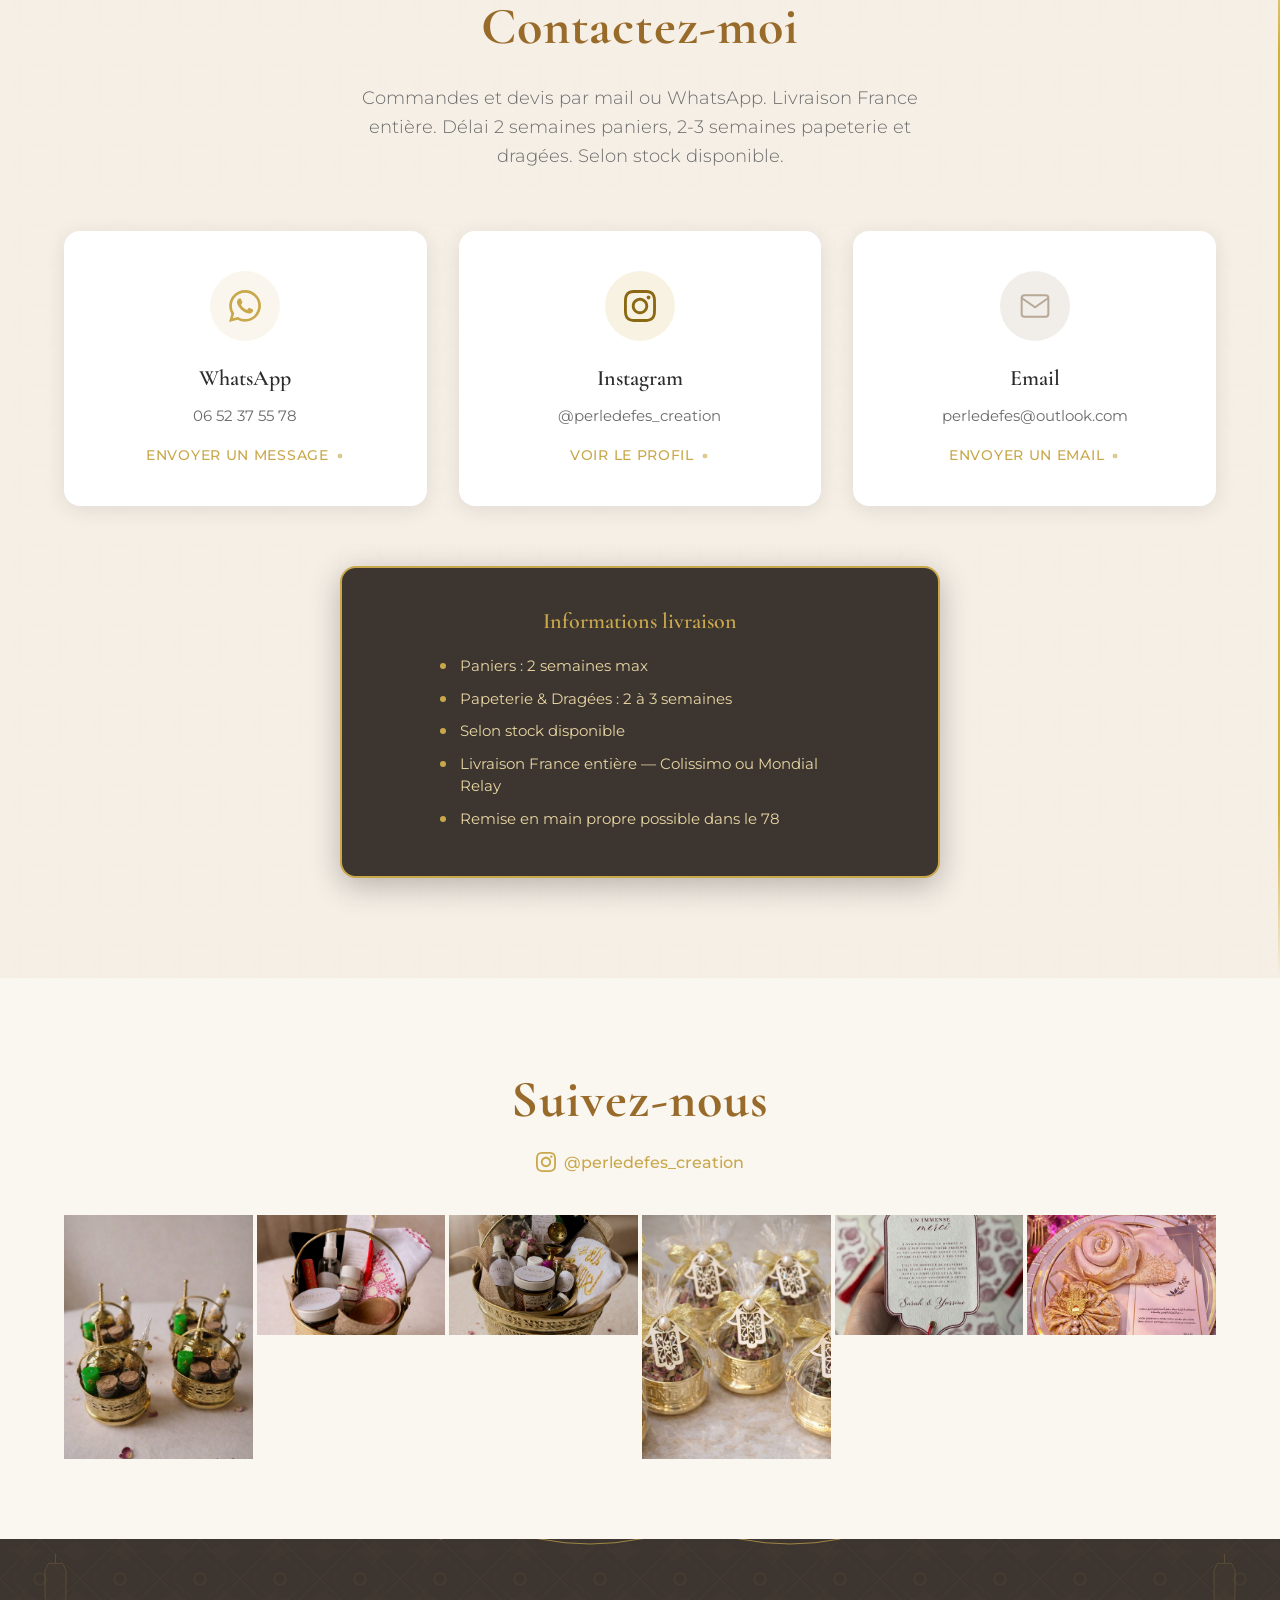
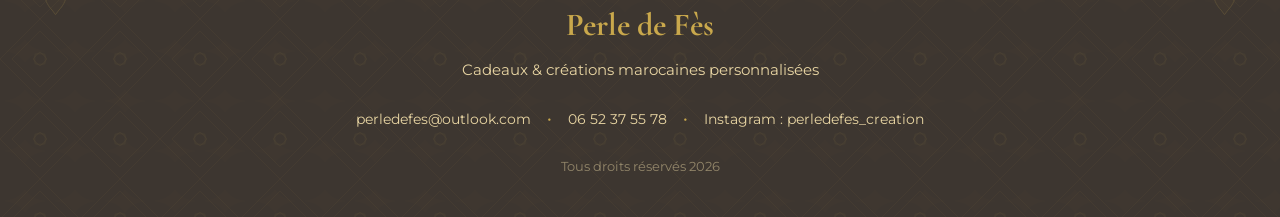
==== commit 8a23f7ea: "Audit complet + corrections sécurité/design/accessibilité Sécurité: - Fix XSS: innerHTML → textConte" ====
--- a/index.html
+++ b/index.html
@@ -18,15 +18,18 @@
     <link href="https://fonts.googleapis.com/css2?family=Amiri:wght@400;700&family=Cormorant+Garamond:wght@400;600;700&family=Montserrat:wght@300;400;500;600&display=swap" rel="stylesheet">
 
     <!-- Netlify Identity (pour admin CMS) -->
-    <script src="https://identity.netlify.com/v1/netlify-identity-widget.js"></script>
+    <script src="https://identity.netlify.com/v1/netlify-identity-widget.js" defer></script>
 
     <!-- EmailJS SDK -->
-    <script src="https://cdn.jsdelivr.net/npm/@emailjs/browser@4/dist/email.min.js"></script>
+    <script src="https://cdn.jsdelivr.net/npm/@emailjs/browser@4/dist/email.min.js" crossorigin="anonymous" defer></script>
 
     <!-- Styles -->
     <link rel="stylesheet" href="css/style.css">
 </head>
 <body>
+    <!-- Skip link pour accessibilité -->
+    <a href="#main-content" class="skip-link">Aller au contenu principal</a>
+
     <!-- ============================================
          BANDEAU PROMOTIONNEL DEFILANT
     ============================================ -->
@@ -42,8 +45,8 @@
     <!-- ============================================
          CUSTOM CURSOR (bonus)
     ============================================ -->
-    <div class="custom-cursor" id="customCursor">
-        <svg viewBox="0 0 24 24" fill="currentColor">
+    <div class="custom-cursor" id="customCursor" aria-hidden="true">
+        <svg viewBox="0 0 24 24" fill="currentColor" aria-hidden="true">
             <path d="M12 2l2.4 7.4H22l-6.2 4.5 2.4 7.4L12 16.8l-6.2 4.5 2.4-7.4L2 9.4h7.6z"/>
         </svg>
     </div>
@@ -83,7 +86,7 @@
         </div>
     </header>
 
-    <main>
+    <main id="main-content">
         <!-- ============================================
              SECTION HERO
         ============================================ -->
@@ -305,7 +308,7 @@
                                 </svg>
                                 <span></span>
                             </p>
-                            <a href="" class="btn btn--primary modal__cta" id="modalCta" target="_blank" rel="noopener">
+                            <a href="" class="btn btn--primary modal__cta" id="modalCta" target="_blank" rel="noopener noreferrer">
                                 <svg viewBox="0 0 24 24" fill="currentColor" width="22" height="22">
                                     <path d="M17.472 14.382c-.297-.149-1.758-.867-2.03-.967-.273-.099-.471-.148-.67.15-.197.297-.767.966-.94 1.164-.173.199-.347.223-.644.075-.297-.15-1.255-.463-2.39-1.475-.883-.788-1.48-1.761-1.653-2.059-.173-.297-.018-.458.13-.606.134-.133.298-.347.446-.52.149-.174.198-.298.298-.497.099-.198.05-.371-.025-.52-.075-.149-.669-1.612-.916-2.207-.242-.579-.487-.5-.669-.51-.173-.008-.371-.01-.57-.01-.198 0-.52.074-.792.372-.272.297-1.04 1.016-1.04 2.479 0 1.462 1.065 2.875 1.213 3.074.149.198 2.096 3.2 5.077 4.487.709.306 1.262.489 1.694.625.712.227 1.36.195 1.871.118.571-.085 1.758-.719 2.006-1.413.248-.694.248-1.289.173-1.413-.074-.124-.272-.198-.57-.347m-5.421 7.403h-.004a9.87 9.87 0 01-5.031-1.378l-.361-.214-3.741.982.998-3.648-.235-.374a9.86 9.86 0 01-1.51-5.26c.001-5.45 4.436-9.884 9.888-9.884 2.64 0 5.122 1.03 6.988 2.898a9.825 9.825 0 012.893 6.994c-.003 5.45-4.437 9.884-9.885 9.884m8.413-18.297A11.815 11.815 0 0012.05 0C5.495 0 .16 5.335.157 11.892c0 2.096.547 4.142 1.588 5.945L.057 24l6.305-1.654a11.882 11.882 0 005.683 1.448h.005c6.554 0 11.89-5.335 11.893-11.893a11.821 11.821 0 00-3.48-8.413z"/>
                                 </svg>
@@ -639,7 +642,7 @@
 
                 <div class="contact__grid animate-on-scroll">
                     <!-- WhatsApp -->
-                    <a href="https://wa.me/33652375578?text=Bonjour%2C%20je%20suis%20int%C3%A9ress%C3%A9e%20par%20vos%20cr%C3%A9ations%20Perle%20de%20F%C3%A8s%20!" class="contact__card" target="_blank" rel="noopener">
+                    <a href="https://wa.me/33652375578?text=Bonjour%2C%20je%20suis%20int%C3%A9ress%C3%A9e%20par%20vos%20cr%C3%A9ations%20Perle%20de%20F%C3%A8s%20!" class="contact__card" target="_blank" rel="noopener noreferrer">
                         <div class="contact__icon contact__icon--whatsapp">
                             <svg viewBox="0 0 24 24" fill="currentColor">
                                 <path d="M17.472 14.382c-.297-.149-1.758-.867-2.03-.967-.273-.099-.471-.148-.67.15-.197.297-.767.966-.94 1.164-.173.199-.347.223-.644.075-.297-.15-1.255-.463-2.39-1.475-.883-.788-1.48-1.761-1.653-2.059-.173-.297-.018-.458.13-.606.134-.133.298-.347.446-.52.149-.174.198-.298.298-.497.099-.198.05-.371-.025-.52-.075-.149-.669-1.612-.916-2.207-.242-.579-.487-.5-.669-.51-.173-.008-.371-.01-.57-.01-.198 0-.52.074-.792.372-.272.297-1.04 1.016-1.04 2.479 0 1.462 1.065 2.875 1.213 3.074.149.198 2.096 3.2 5.077 4.487.709.306 1.262.489 1.694.625.712.227 1.36.195 1.871.118.571-.085 1.758-.719 2.006-1.413.248-.694.248-1.289.173-1.413-.074-.124-.272-.198-.57-.347m-5.421 7.403h-.004a9.87 9.87 0 01-5.031-1.378l-.361-.214-3.741.982.998-3.648-.235-.374a9.86 9.86 0 01-1.51-5.26c.001-5.45 4.436-9.884 9.888-9.884 2.64 0 5.122 1.03 6.988 2.898a9.825 9.825 0 012.893 6.994c-.003 5.45-4.437 9.884-9.885 9.884m8.413-18.297A11.815 11.815 0 0012.05 0C5.495 0 .16 5.335.157 11.892c0 2.096.547 4.142 1.588 5.945L.057 24l6.305-1.654a11.882 11.882 0 005.683 1.448h.005c6.554 0 11.89-5.335 11.893-11.893a11.821 11.821 0 00-3.48-8.413z"/>
@@ -651,7 +654,7 @@
                     </a>
 
                     <!-- Instagram -->
-                    <a href="https://instagram.com/perledefes_creation" class="contact__card" target="_blank" rel="noopener">
+                    <a href="https://instagram.com/perledefes_creation" class="contact__card" target="_blank" rel="noopener noreferrer">
                         <div class="contact__icon contact__icon--instagram">
                             <svg viewBox="0 0 24 24" fill="currentColor">
                                 <path d="M12 2.163c3.204 0 3.584.012 4.85.07 3.252.148 4.771 1.691 4.919 4.919.058 1.265.069 1.645.069 4.849 0 3.205-.012 3.584-.069 4.849-.149 3.225-1.664 4.771-4.919 4.919-1.266.058-1.644.07-4.85.07-3.204 0-3.584-.012-4.849-.07-3.26-.149-4.771-1.699-4.919-4.92-.058-1.265-.07-1.644-.07-4.849 0-3.204.013-3.583.07-4.849.149-3.227 1.664-4.771 4.919-4.919 1.266-.057 1.645-.069 4.849-.069zm0-2.163c-3.259 0-3.667.014-4.947.072-4.358.2-6.78 2.618-6.98 6.98-.059 1.281-.073 1.689-.073 4.948 0 3.259.014 3.668.072 4.948.2 4.358 2.618 6.78 6.98 6.98 1.281.058 1.689.072 4.948.072 3.259 0 3.668-.014 4.948-.072 4.354-.2 6.782-2.618 6.979-6.98.059-1.28.073-1.689.073-4.948 0-3.259-.014-3.667-.072-4.947-.196-4.354-2.617-6.78-6.979-6.98-1.281-.059-1.69-.073-4.949-.073zm0 5.838c-3.403 0-6.162 2.759-6.162 6.162s2.759 6.163 6.162 6.163 6.162-2.759 6.162-6.163c0-3.403-2.759-6.162-6.162-6.162zm0 10.162c-2.209 0-4-1.79-4-4 0-2.209 1.791-4 4-4s4 1.791 4 4c0 2.21-1.791 4-4 4zm6.406-11.845c-.796 0-1.441.645-1.441 1.44s.645 1.44 1.441 1.44c.795 0 1.439-.645 1.439-1.44s-.644-1.44-1.439-1.44z"/>
@@ -693,7 +696,7 @@
         <section class="instagram">
             <div class="container">
                 <h2 class="section__title animate-on-scroll">Suivez-nous</h2>
-                <a href="https://instagram.com/perledefes_creation" target="_blank" rel="noopener" class="instagram__handle">
+                <a href="https://instagram.com/perledefes_creation" target="_blank" rel="noopener noreferrer" class="instagram__handle">
                     <svg viewBox="0 0 24 24" fill="currentColor" class="instagram__icon">
                         <path d="M12 2.163c3.204 0 3.584.012 4.85.07 3.252.148 4.771 1.691 4.919 4.919.058 1.265.069 1.645.069 4.849 0 3.205-.012 3.584-.069 4.849-.149 3.225-1.664 4.771-4.919 4.919-1.266.058-1.644.07-4.85.07-3.204 0-3.584-.012-4.849-.07-3.26-.149-4.771-1.699-4.919-4.92-.058-1.265-.07-1.644-.07-4.849 0-3.204.013-3.583.07-4.849.149-3.227 1.664-4.771 4.919-4.919 1.266-.057 1.645-.069 4.849-.069zm0-2.163c-3.259 0-3.667.014-4.947.072-4.358.2-6.78 2.618-6.98 6.98-.059 1.281-.073 1.689-.073 4.948 0 3.259.014 3.668.072 4.948.2 4.358 2.618 6.78 6.98 6.98 1.281.058 1.689.072 4.948.072 3.259 0 3.668-.014 4.948-.072 4.354-.2 6.782-2.618 6.979-6.98.059-1.28.073-1.689.073-4.948 0-3.259-.014-3.667-.072-4.947-.196-4.354-2.617-6.78-6.979-6.98-1.281-.059-1.69-.073-4.949-.073zm0 5.838c-3.403 0-6.162 2.759-6.162 6.162s2.759 6.163 6.162 6.163 6.162-2.759 6.162-6.163c0-3.403-2.759-6.162-6.162-6.162zm0 10.162c-2.209 0-4-1.79-4-4 0-2.209 1.791-4 4-4s4 1.791 4 4c0 2.21-1.791 4-4 4zm6.406-11.845c-.796 0-1.441.645-1.441 1.44s.645 1.44 1.441 1.44c.795 0 1.439-.645 1.439-1.44s-.644-1.44-1.439-1.44z"/>
                     </svg>
@@ -736,7 +739,7 @@
                     <span>•</span>
                     <a href="tel:+33652375578">06 52 37 55 78</a>
                     <span>•</span>
-                    <a href="https://instagram.com/perledefes_creation" target="_blank" rel="noopener">Instagram : perledefes_creation</a>
+                    <a href="https://instagram.com/perledefes_creation" target="_blank" rel="noopener noreferrer">Instagram : perledefes_creation</a>
                 </div>
                 <p class="footer__copy">Tous droits réservés 2025</p>
             </div>
@@ -750,7 +753,7 @@
        class="whatsapp-float"
        id="whatsappBtn"
        target="_blank"
-       rel="noopener"
+       rel="noopener noreferrer"
        aria-label="Contacter sur WhatsApp">
         <svg viewBox="0 0 24 24" fill="currentColor">
             <path d="M17.472 14.382c-.297-.149-1.758-.867-2.03-.967-.273-.099-.471-.148-.67.15-.197.297-.767.966-.94 1.164-.173.199-.347.223-.644.075-.297-.15-1.255-.463-2.39-1.475-.883-.788-1.48-1.761-1.653-2.059-.173-.297-.018-.458.13-.606.134-.133.298-.347.446-.52.149-.174.198-.298.298-.497.099-.198.05-.371-.025-.52-.075-.149-.669-1.612-.916-2.207-.242-.579-.487-.5-.669-.51-.173-.008-.371-.01-.57-.01-.198 0-.52.074-.792.372-.272.297-1.04 1.016-1.04 2.479 0 1.462 1.065 2.875 1.213 3.074.149.198 2.096 3.2 5.077 4.487.709.306 1.262.489 1.694.625.712.227 1.36.195 1.871.118.571-.085 1.758-.719 2.006-1.413.248-.694.248-1.289.173-1.413-.074-.124-.272-.198-.57-.347m-5.421 7.403h-.004a9.87 9.87 0 01-5.031-1.378l-.361-.214-3.741.982.998-3.648-.235-.374a9.86 9.86 0 01-1.51-5.26c.001-5.45 4.436-9.884 9.888-9.884 2.64 0 5.122 1.03 6.988 2.898a9.825 9.825 0 012.893 6.994c-.003 5.45-4.437 9.884-9.885 9.884m8.413-18.297A11.815 11.815 0 0012.05 0C5.495 0 .16 5.335.157 11.892c0 2.096.547 4.142 1.588 5.945L.057 24l6.305-1.654a11.882 11.882 0 005.683 1.448h.005c6.554 0 11.89-5.335 11.893-11.893a11.821 11.821 0 00-3.48-8.413z"/>
--- a/css/style.css
+++ b/css/style.css
@@ -170,7 +170,7 @@
     font-family: var(--font-title);
     font-size: var(--title-desktop);
     font-weight: 700;
-    color: var(--gold);
+    color: #996B2B; /* Contraste WCAG AA (4.5:1) sur fond clair */
     text-align: center;
     margin-bottom: 16px;
     letter-spacing: 0.02em;
@@ -335,13 +335,24 @@
     font-family: var(--font-title);
     font-size: 28px;
     font-weight: 700;
-    color: var(--gold);
+    color: #996B2B; /* Contraste WCAG AA */
     letter-spacing: 0.02em;
 }
 
 /* Logo dans la sidebar mobile (caché sur desktop) */
 .nav__logo {
     display: none;
+}
+
+/* Texte logo dans la sidebar mobile */
+.nav__logo-text {
+    display: none;
+    font-family: var(--font-title);
+    font-size: 24px;
+    font-weight: 700;
+    color: var(--gold);
+    text-align: center;
+    margin-bottom: 16px;
 }
 
 /* Navigation */
@@ -431,14 +442,17 @@
     overflow: hidden;
 }
 
-/* Zellige pattern overlay on hero - motif marocain authentique */
+/* Texture orientale unifiée - étoile marocaine 8 branches */
+.hero {
+    --texture-opacity: 0.08;
+}
 .hero::before {
     content: '';
     position: absolute;
     inset: 0;
-    background-image: url("data:image/svg+xml,%3Csvg width='100' height='100' viewBox='0 0 100 100' xmlns='http://www.w3.org/2000/svg'%3E%3Cg fill='none' stroke='%23C9A84C' stroke-width='0.6'%3E%3Cpath d='M50 0L100 50L50 100L0 50Z'/%3E%3Cpath d='M50 15L85 50L50 85L15 50Z'/%3E%3Ccircle cx='50' cy='50' r='10'/%3E%3Cpath d='M50 0v100M0 50h100'/%3E%3Cg transform='translate(50,50)'%3E%3Crect x='-8' y='-8' width='16' height='16' transform='rotate(0)'/%3E%3Crect x='-8' y='-8' width='16' height='16' transform='rotate(45)'/%3E%3C/g%3E%3C/g%3E%3C/svg%3E");
-    background-size: 100px 100px;
-    opacity: 0.12;
+    background-image: url("data:image/svg+xml,%3Csvg width='80' height='80' viewBox='0 0 80 80' xmlns='http://www.w3.org/2000/svg'%3E%3Cg fill='none' stroke='%23C9A84C' stroke-width='0.5'%3E%3Cg transform='translate(40,40)'%3E%3Crect x='-20' y='-20' width='40' height='40' transform='rotate(0)'/%3E%3Crect x='-20' y='-20' width='40' height='40' transform='rotate(45)'/%3E%3C/g%3E%3Ccircle cx='40' cy='40' r='6'/%3E%3C/g%3E%3C/svg%3E");
+    background-size: 80px 80px;
+    opacity: var(--texture-opacity);
     z-index: 0;
 }
 
@@ -603,10 +617,10 @@
     font-family: var(--font-title);
     font-size: clamp(42px, 8vw, 72px);
     font-weight: 700;
-    color: var(--gold);
+    color: #996B2B; /* Contraste WCAG AA */
     letter-spacing: 0.04em;
     margin-bottom: 16px;
-    text-shadow: 0 2px 4px rgba(201, 168, 76, 0.2);
+    text-shadow: 0 2px 4px rgba(153, 107, 43, 0.2);
     animation: slideInLeft 1s ease-out 0.3s both;
 }
 
@@ -787,14 +801,17 @@
     text-shadow: 0 0 40px rgba(201, 168, 76, 0.2);
 }
 
-/* Texture zellige orientale sur presentation */
+/* Texture orientale unifiée sur presentation */
+.presentation {
+    --texture-opacity: 0.06;
+}
 .presentation::before {
     content: '';
     position: absolute;
     inset: 0;
-    background-image: url("data:image/svg+xml,%3Csvg width='80' height='80' viewBox='0 0 80 80' xmlns='http://www.w3.org/2000/svg'%3E%3Cg fill='none' stroke='%23C9A84C' stroke-width='0.5'%3E%3Cpath d='M40 0L80 40L40 80L0 40Z'/%3E%3Cpath d='M40 15L65 40L40 65L15 40Z'/%3E%3Ccircle cx='40' cy='40' r='8'/%3E%3Cg transform='translate(40,40)'%3E%3Crect x='-5' y='-5' width='10' height='10' transform='rotate(0)'/%3E%3Crect x='-5' y='-5' width='10' height='10' transform='rotate(45)'/%3E%3C/g%3E%3C/g%3E%3C/svg%3E");
+    background-image: url("data:image/svg+xml,%3Csvg width='80' height='80' viewBox='0 0 80 80' xmlns='http://www.w3.org/2000/svg'%3E%3Cg fill='none' stroke='%23C9A84C' stroke-width='0.5'%3E%3Cg transform='translate(40,40)'%3E%3Crect x='-20' y='-20' width='40' height='40' transform='rotate(0)'/%3E%3Crect x='-20' y='-20' width='40' height='40' transform='rotate(45)'/%3E%3C/g%3E%3Ccircle cx='40' cy='40' r='6'/%3E%3C/g%3E%3C/svg%3E");
     background-size: 80px 80px;
-    opacity: 0.08;
+    opacity: var(--texture-opacity);
     pointer-events: none;
 }
 
@@ -914,14 +931,17 @@
     position: relative;
 }
 
-/* Texture étoile marocaine sur products */
+/* Texture orientale unifiée sur products */
+.products {
+    --texture-opacity: 0.05;
+}
 .products::before {
     content: '';
     position: absolute;
     inset: 0;
-    background-image: url("data:image/svg+xml,%3Csvg width='60' height='60' viewBox='0 0 60 60' xmlns='http://www.w3.org/2000/svg'%3E%3Cg fill='none' stroke='%23C9A84C' stroke-width='0.4'%3E%3Cg transform='translate(30,30)'%3E%3Crect x='-18' y='-18' width='36' height='36' transform='rotate(0)'/%3E%3Crect x='-18' y='-18' width='36' height='36' transform='rotate(45)'/%3E%3C/g%3E%3Ccircle cx='30' cy='30' r='6'/%3E%3C/g%3E%3C/svg%3E");
-    background-size: 60px 60px;
-    opacity: 0.06;
+    background-image: url("data:image/svg+xml,%3Csvg width='80' height='80' viewBox='0 0 80 80' xmlns='http://www.w3.org/2000/svg'%3E%3Cg fill='none' stroke='%23C9A84C' stroke-width='0.5'%3E%3Cg transform='translate(40,40)'%3E%3Crect x='-20' y='-20' width='40' height='40' transform='rotate(0)'/%3E%3Crect x='-20' y='-20' width='40' height='40' transform='rotate(45)'/%3E%3C/g%3E%3Ccircle cx='40' cy='40' r='6'/%3E%3C/g%3E%3C/svg%3E");
+    background-size: 80px 80px;
+    opacity: var(--texture-opacity);
     pointer-events: none;
 }
 
@@ -1587,14 +1607,17 @@
     z-index: 1;
 }
 
-/* Texture arabesque sur formulaire */
+/* Texture orientale unifiée sur formulaire */
+.quote {
+    --texture-opacity: 0.06;
+}
 .quote::before {
     content: '';
     position: absolute;
     inset: 0;
-    background-image: url("data:image/svg+xml,%3Csvg width='100' height='100' viewBox='0 0 100 100' xmlns='http://www.w3.org/2000/svg'%3E%3Cg fill='none' stroke='%23C9A84C' stroke-width='0.5'%3E%3Cpath d='M50 10 L90 50 L50 90 L10 50 Z'/%3E%3Cpath d='M50 25 L75 50 L50 75 L25 50 Z'/%3E%3Ccircle cx='50' cy='50' r='8'/%3E%3Cpath d='M50 0v100 M0 50h100' stroke-width='0.3'/%3E%3C/g%3E%3C/svg%3E");
-    background-size: 100px 100px;
-    opacity: 0.07;
+    background-image: url("data:image/svg+xml,%3Csvg width='80' height='80' viewBox='0 0 80 80' xmlns='http://www.w3.org/2000/svg'%3E%3Cg fill='none' stroke='%23C9A84C' stroke-width='0.5'%3E%3Cg transform='translate(40,40)'%3E%3Crect x='-20' y='-20' width='40' height='40' transform='rotate(0)'/%3E%3Crect x='-20' y='-20' width='40' height='40' transform='rotate(45)'/%3E%3C/g%3E%3Ccircle cx='40' cy='40' r='6'/%3E%3C/g%3E%3C/svg%3E");
+    background-size: 80px 80px;
+    opacity: var(--texture-opacity);
     pointer-events: none;
 }
 
@@ -1672,12 +1695,14 @@
 .form__textarea:focus {
     border-bottom-color: var(--gold-dark);
     box-shadow: 0 2px 0 0 var(--gold);
+    outline: 2px solid var(--gold);
+    outline-offset: 4px;
 }
 
 .form__input::placeholder,
 .form__textarea::placeholder {
-    color: var(--text-light);
-    opacity: 0.6;
+    color: #5A5A5A; /* Contraste WCAG AA (4.5:1) */
+    opacity: 1;
 }
 
 .form__select {
@@ -1787,14 +1812,17 @@
     position: relative;
 }
 
-/* Texture zellige subtile sur contact */
+/* Texture orientale unifiée sur contact */
+.contact {
+    --texture-opacity: 0.06;
+}
 .contact::before {
     content: '';
     position: absolute;
     inset: 0;
-    background-image: url("data:image/svg+xml,%3Csvg width='60' height='60' viewBox='0 0 60 60' xmlns='http://www.w3.org/2000/svg'%3E%3Cg fill='none' stroke='%23C9A84C' stroke-width='0.3'%3E%3Cpath d='M30 5 L55 30 L30 55 L5 30 Z'/%3E%3Ccircle cx='30' cy='30' r='12'/%3E%3C/g%3E%3C/svg%3E");
-    background-size: 60px 60px;
-    opacity: 0.04;
+    background-image: url("data:image/svg+xml,%3Csvg width='80' height='80' viewBox='0 0 80 80' xmlns='http://www.w3.org/2000/svg'%3E%3Cg fill='none' stroke='%23C9A84C' stroke-width='0.5'%3E%3Cg transform='translate(40,40)'%3E%3Crect x='-20' y='-20' width='40' height='40' transform='rotate(0)'/%3E%3Crect x='-20' y='-20' width='40' height='40' transform='rotate(45)'/%3E%3C/g%3E%3Ccircle cx='40' cy='40' r='6'/%3E%3C/g%3E%3C/svg%3E");
+    background-size: 80px 80px;
+    opacity: var(--texture-opacity);
     pointer-events: none;
     z-index: 0;
 }
@@ -1809,16 +1837,6 @@
     height: 100%;
     background: linear-gradient(180deg, transparent 0%, var(--gold-bright) 15%, var(--gold-bright) 85%, transparent 100%);
     z-index: 1;
-}
-
-.contact::before {
-    content: '';
-    position: absolute;
-    inset: 0;
-    background-image: url("data:image/svg+xml,%3Csvg width='80' height='80' viewBox='0 0 80 80' xmlns='http://www.w3.org/2000/svg'%3E%3Cg fill='none' stroke='%23C9A84C' stroke-width='0.5'%3E%3Cpath d='M40 0L80 40L40 80L0 40Z'/%3E%3Cpath d='M40 12L68 40L40 68L12 40Z'/%3E%3Ccircle cx='40' cy='40' r='8'/%3E%3Cg transform='translate(40,40)'%3E%3Crect x='-6' y='-6' width='12' height='12' transform='rotate(0)'/%3E%3Crect x='-6' y='-6' width='12' height='12' transform='rotate(45)'/%3E%3C/g%3E%3C/g%3E%3C/svg%3E");
-    background-size: 80px 80px;
-    opacity: 0.10;
-    pointer-events: none;
 }
 
 .contact__header {
@@ -2167,14 +2185,17 @@
     overflow: hidden;
 }
 
-/* Texture zellige marocaine sur events */
+/* Texture orientale unifiée sur events (fond sombre) */
+.events {
+    --texture-opacity: 0.12;
+}
 .events::before {
     content: '';
     position: absolute;
     inset: 0;
-    background-image: url("data:image/svg+xml,%3Csvg width='120' height='120' viewBox='0 0 120 120' xmlns='http://www.w3.org/2000/svg'%3E%3Cg fill='none' stroke='%23C9A84C' stroke-width='0.6'%3E%3Cpath d='M60 0L120 60L60 120L0 60Z'/%3E%3Cpath d='M60 20L100 60L60 100L20 60Z'/%3E%3Cg transform='translate(60,60)'%3E%3Crect x='-12' y='-12' width='24' height='24' transform='rotate(0)'/%3E%3Crect x='-12' y='-12' width='24' height='24' transform='rotate(45)'/%3E%3C/g%3E%3Ccircle cx='60' cy='60' r='6'/%3E%3C/g%3E%3C/svg%3E");
-    background-size: 120px 120px;
-    opacity: 0.12;
+    background-image: url("data:image/svg+xml,%3Csvg width='80' height='80' viewBox='0 0 80 80' xmlns='http://www.w3.org/2000/svg'%3E%3Cg fill='none' stroke='%23C9A84C' stroke-width='0.5'%3E%3Cg transform='translate(40,40)'%3E%3Crect x='-20' y='-20' width='40' height='40' transform='rotate(0)'/%3E%3Crect x='-20' y='-20' width='40' height='40' transform='rotate(45)'/%3E%3C/g%3E%3Ccircle cx='40' cy='40' r='6'/%3E%3C/g%3E%3C/svg%3E");
+    background-size: 80px 80px;
+    opacity: var(--texture-opacity);
     pointer-events: none;
 }
 
@@ -2373,14 +2394,17 @@
     overflow: hidden;
 }
 
-/* Texture subtile dorée sur testimonials */
+/* Texture orientale unifiée sur testimonials */
+.testimonials {
+    --texture-opacity: 0.08;
+}
 .testimonials::before {
     content: '';
     position: absolute;
     inset: 0;
-    background-image: url("data:image/svg+xml,%3Csvg width='60' height='60' viewBox='0 0 60 60' xmlns='http://www.w3.org/2000/svg'%3E%3Cg fill='none' stroke='%23C9A84C' stroke-width='0.3'%3E%3Ccircle cx='30' cy='30' r='20'/%3E%3Ccircle cx='30' cy='30' r='12'/%3E%3Cpath d='M30 10 L30 50 M10 30 L50 30'/%3E%3C/g%3E%3C/svg%3E");
-    background-size: 60px 60px;
-    opacity: 0.08;
+    background-image: url("data:image/svg+xml,%3Csvg width='80' height='80' viewBox='0 0 80 80' xmlns='http://www.w3.org/2000/svg'%3E%3Cg fill='none' stroke='%23C9A84C' stroke-width='0.5'%3E%3Cg transform='translate(40,40)'%3E%3Crect x='-20' y='-20' width='40' height='40' transform='rotate(0)'/%3E%3Crect x='-20' y='-20' width='40' height='40' transform='rotate(45)'/%3E%3C/g%3E%3Ccircle cx='40' cy='40' r='6'/%3E%3C/g%3E%3C/svg%3E");
+    background-size: 80px 80px;
+    opacity: var(--texture-opacity);
     pointer-events: none;
 }
 
@@ -3089,11 +3113,17 @@
         display: none;
     }
 
+    /* Logo dans sidebar mobile - afficher seulement l'image */
     .nav__logo-img {
         display: block;
         width: 150px;
         height: auto;
         margin-bottom: 24px;
+    }
+
+    /* Cacher le texte si le logo image est présent */
+    .nav__logo-text {
+        display: none;
     }
 
     .nav__list {
@@ -3803,4 +3833,80 @@
         opacity: 0 !important;
         pointer-events: none !important;
     }
-}
+
+    /* Touch targets minimum 48px pour accessibilité mobile */
+    .nav__link,
+    .btn,
+    .contact__card,
+    .form__submit {
+        min-height: 48px;
+    }
+
+    .modal__carousel-btn,
+    .modal__carousel-dot {
+        min-width: 48px;
+        min-height: 48px;
+    }
+}
+
+/* ============================================
+   18. PREFERS-REDUCED-MOTION
+   Pour les utilisateurs qui préfèrent moins d'animations
+   ============================================ */
+@media (prefers-reduced-motion: reduce) {
+    *,
+    *::before,
+    *::after {
+        animation-duration: 0.01ms !important;
+        animation-iteration-count: 1 !important;
+        transition-duration: 0.01ms !important;
+        scroll-behavior: auto !important;
+    }
+
+    .promo-banner__track {
+        animation: none;
+    }
+
+    .hero__lantern svg,
+    .footer__lantern svg {
+        animation: none;
+    }
+
+    .whatsapp-float {
+        animation: none !important;
+    }
+
+    .hero__particle {
+        display: none;
+    }
+
+    .hero__scroll-indicator span {
+        animation: none;
+    }
+
+    .animate-on-scroll {
+        opacity: 1 !important;
+        transform: none !important;
+    }
+}
+
+/* ============================================
+   19. SKIP LINK (Accessibilité)
+   ============================================ */
+.skip-link {
+    position: absolute;
+    top: -100%;
+    left: 50%;
+    transform: translateX(-50%);
+    background: var(--gold);
+    color: white;
+    padding: 12px 24px;
+    border-radius: var(--radius-medium);
+    font-weight: 600;
+    z-index: 100000;
+    transition: top 0.3s ease;
+}
+
+.skip-link:focus {
+    top: 10px;
+}
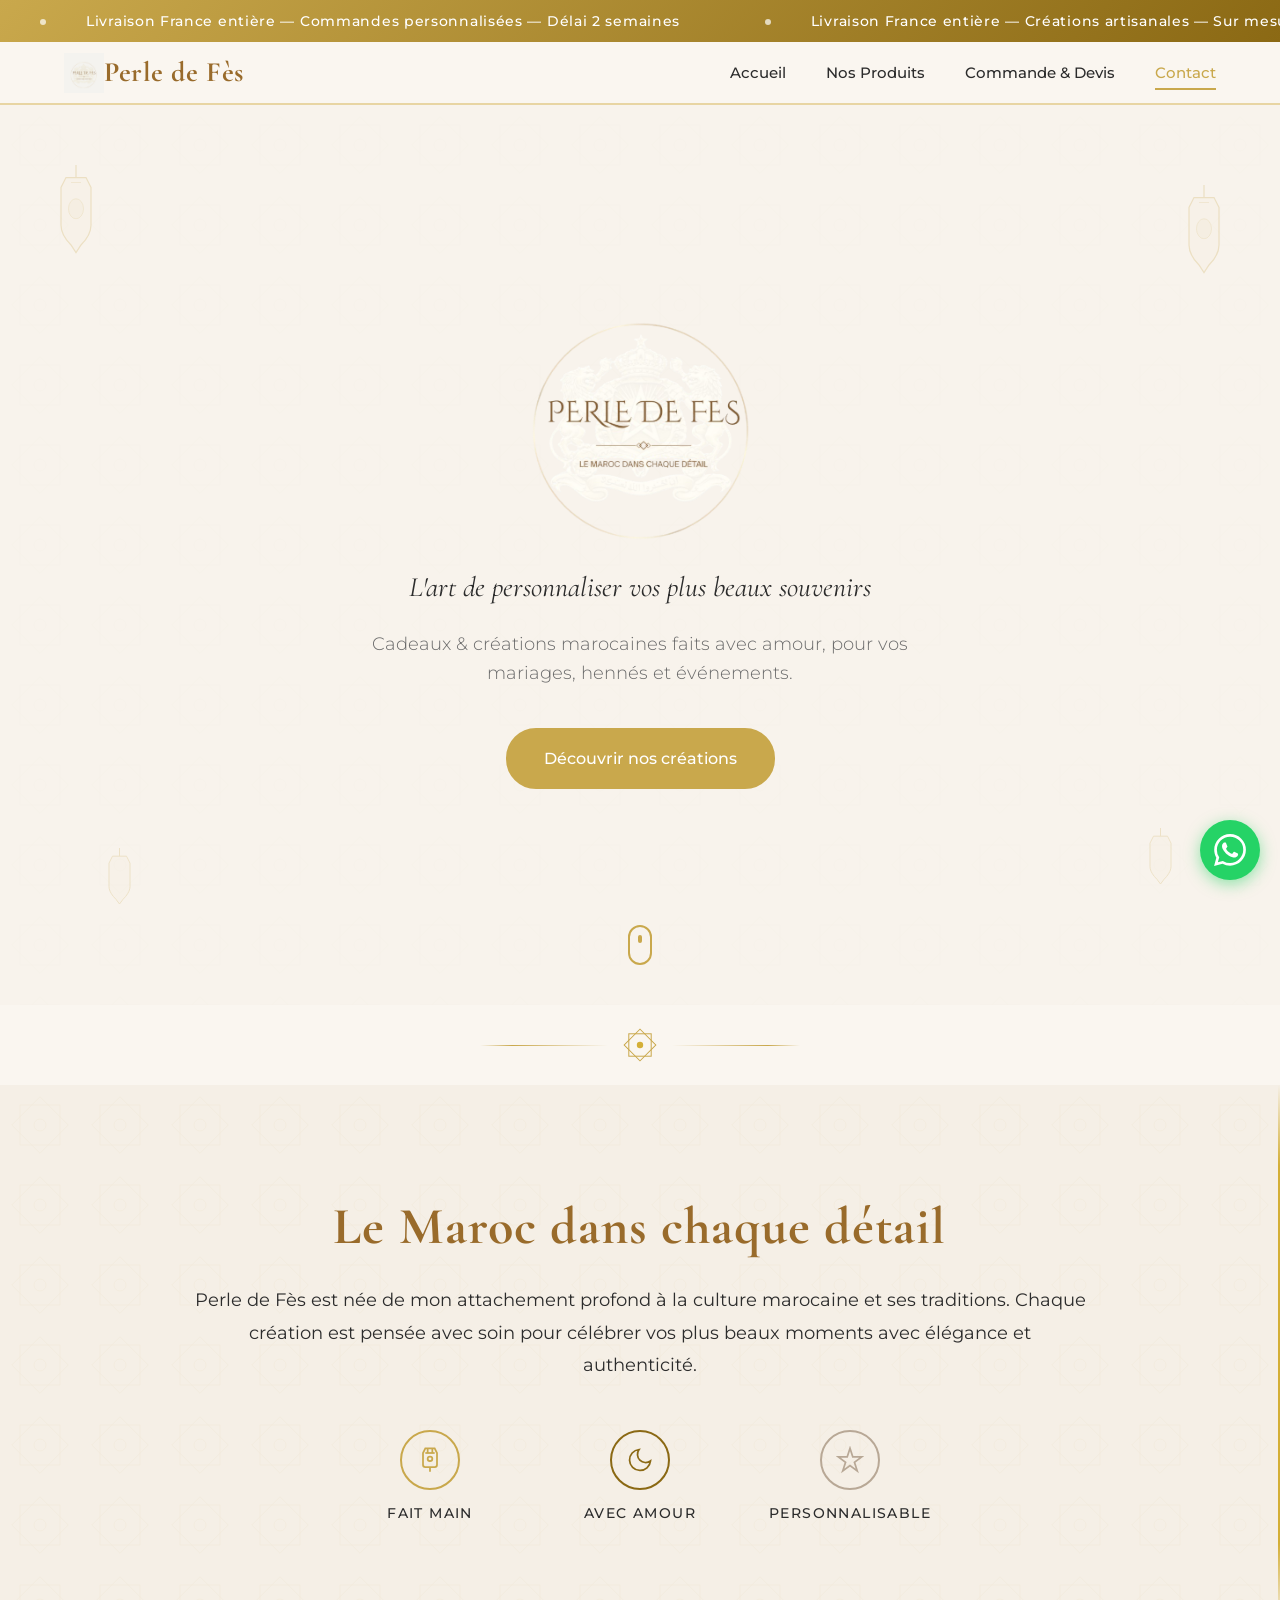
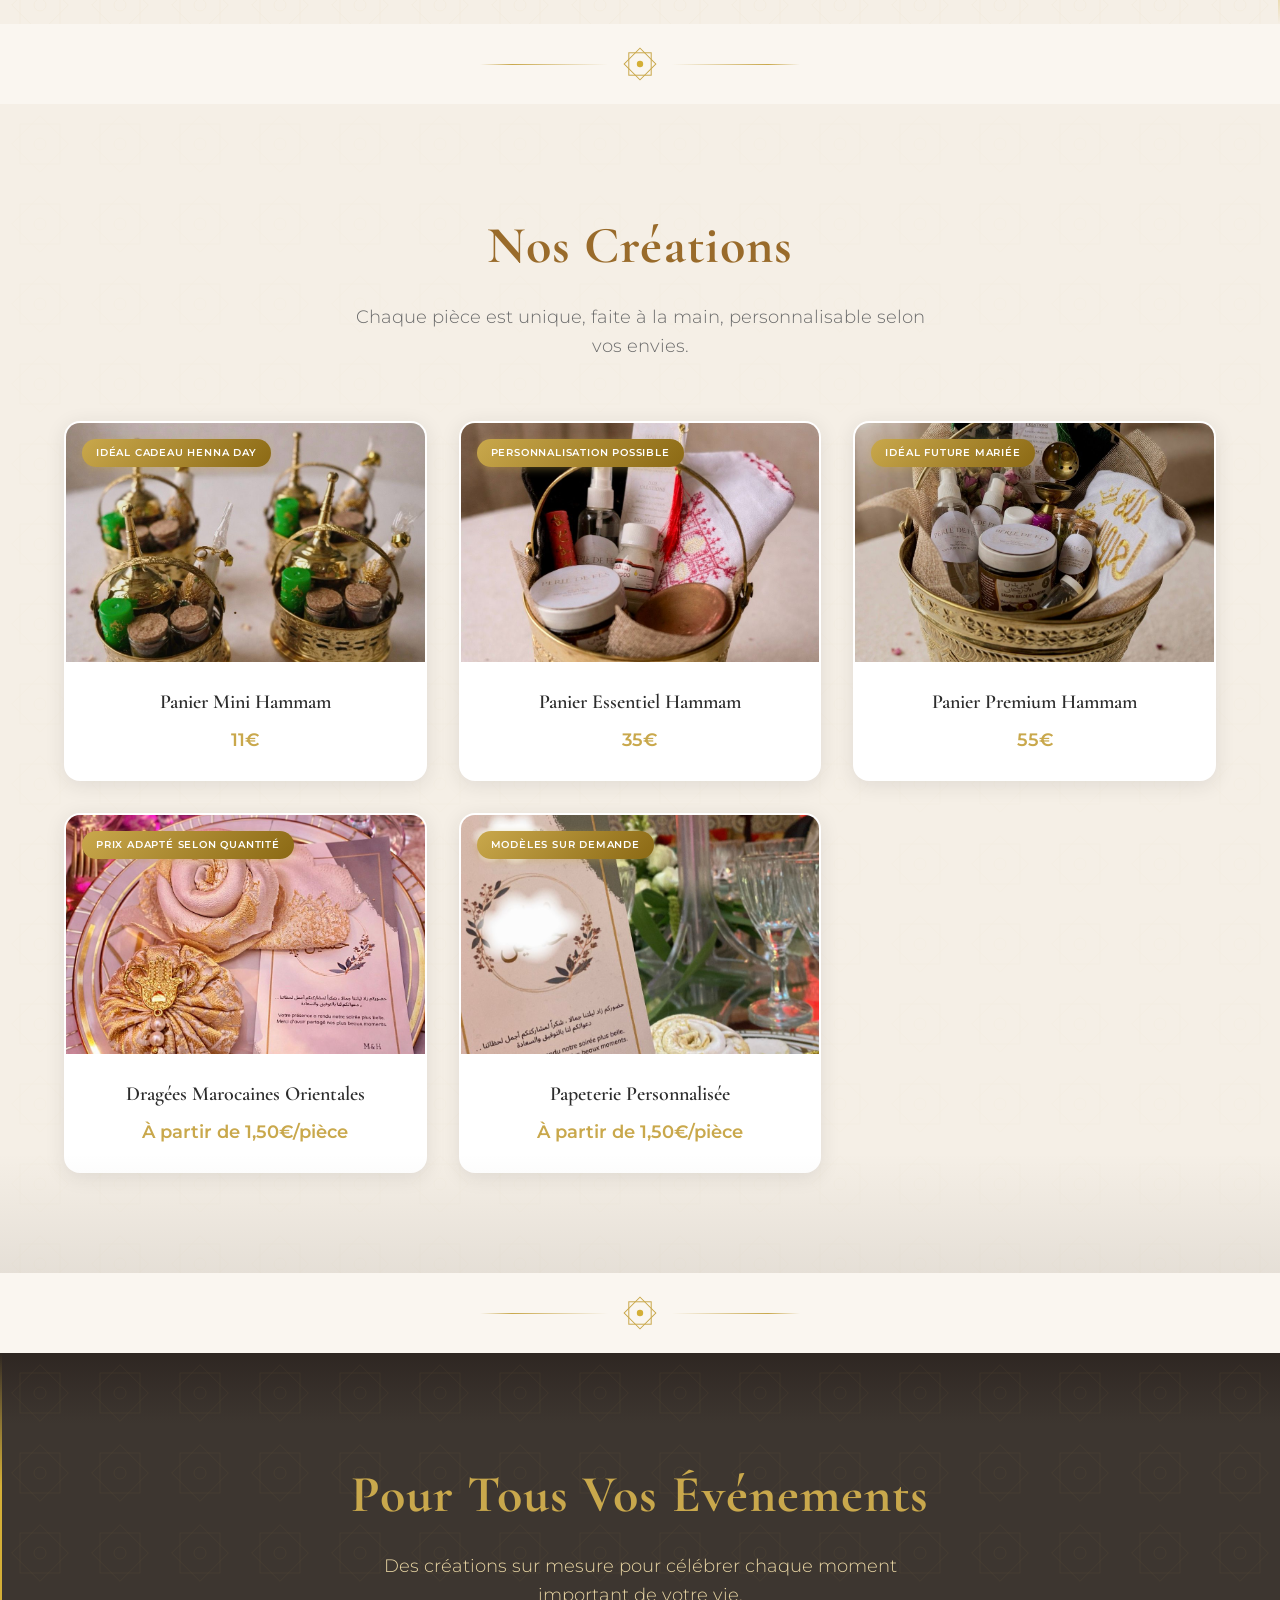
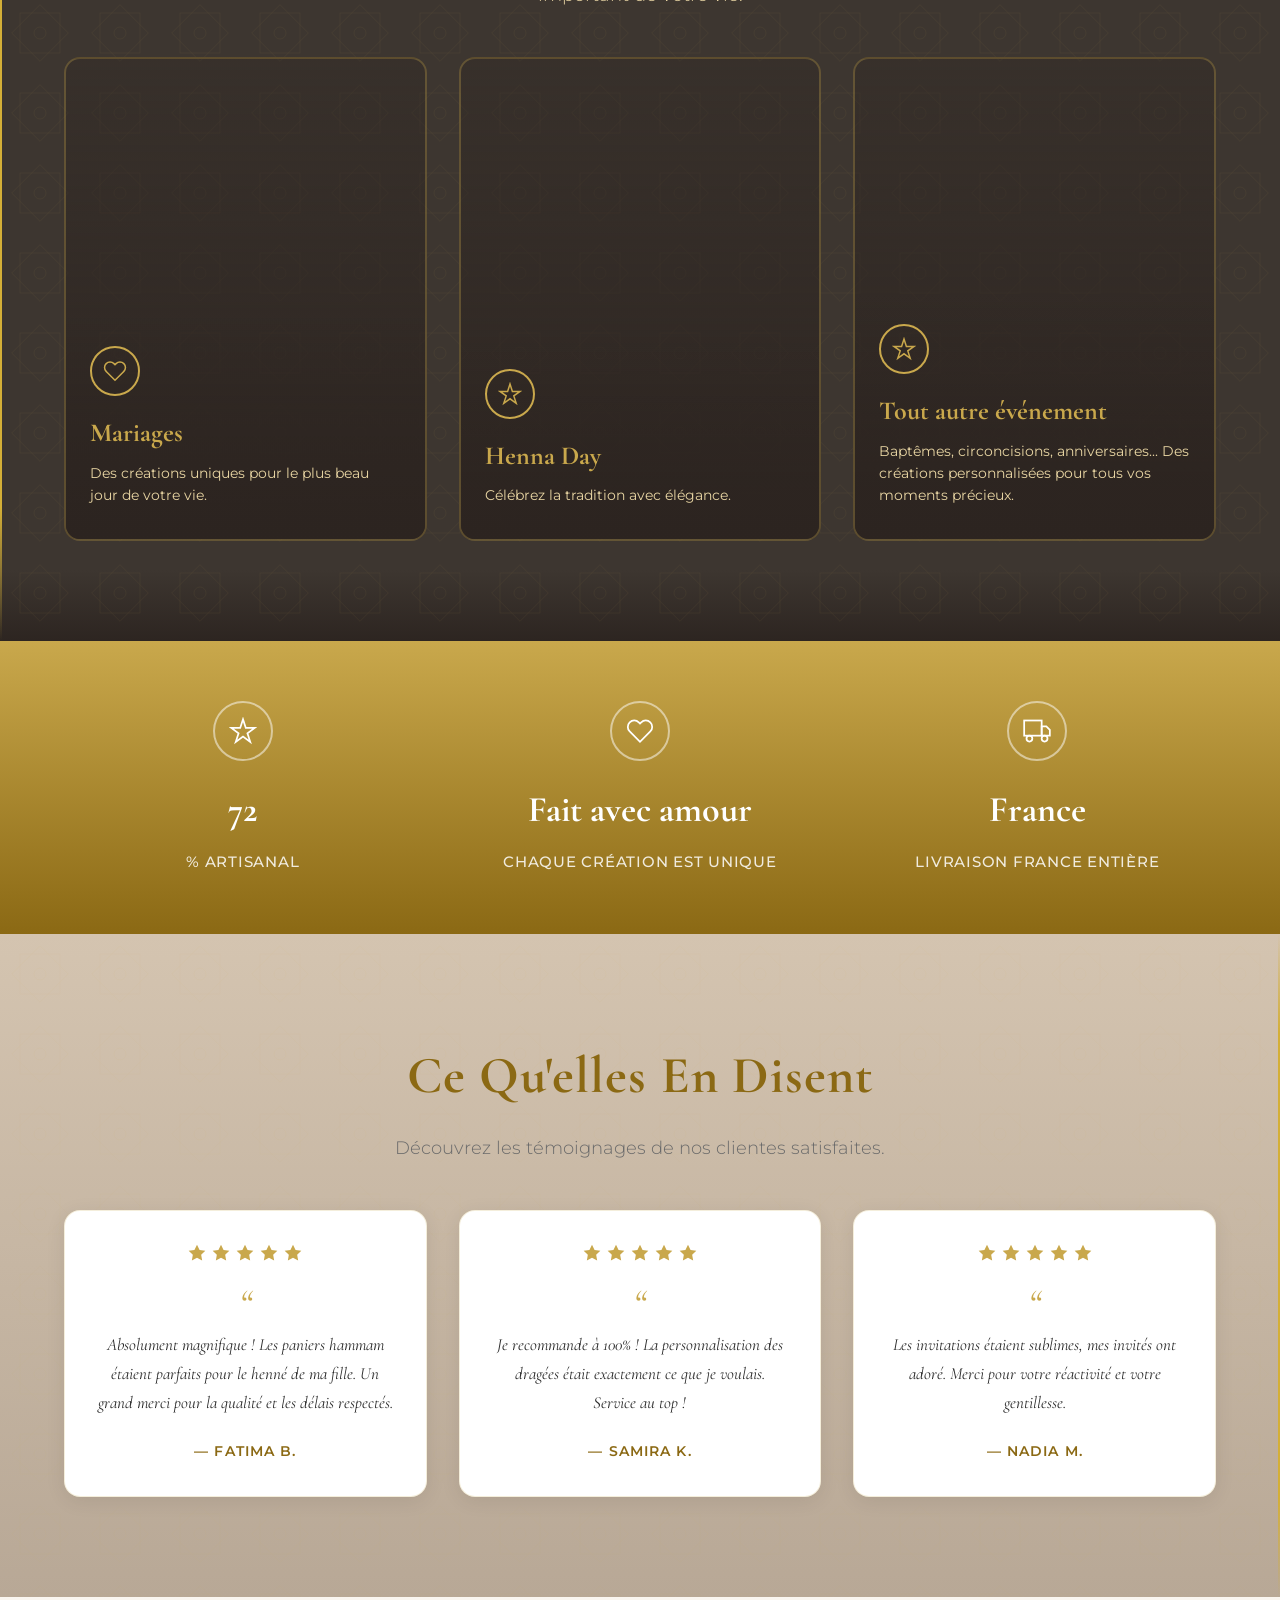
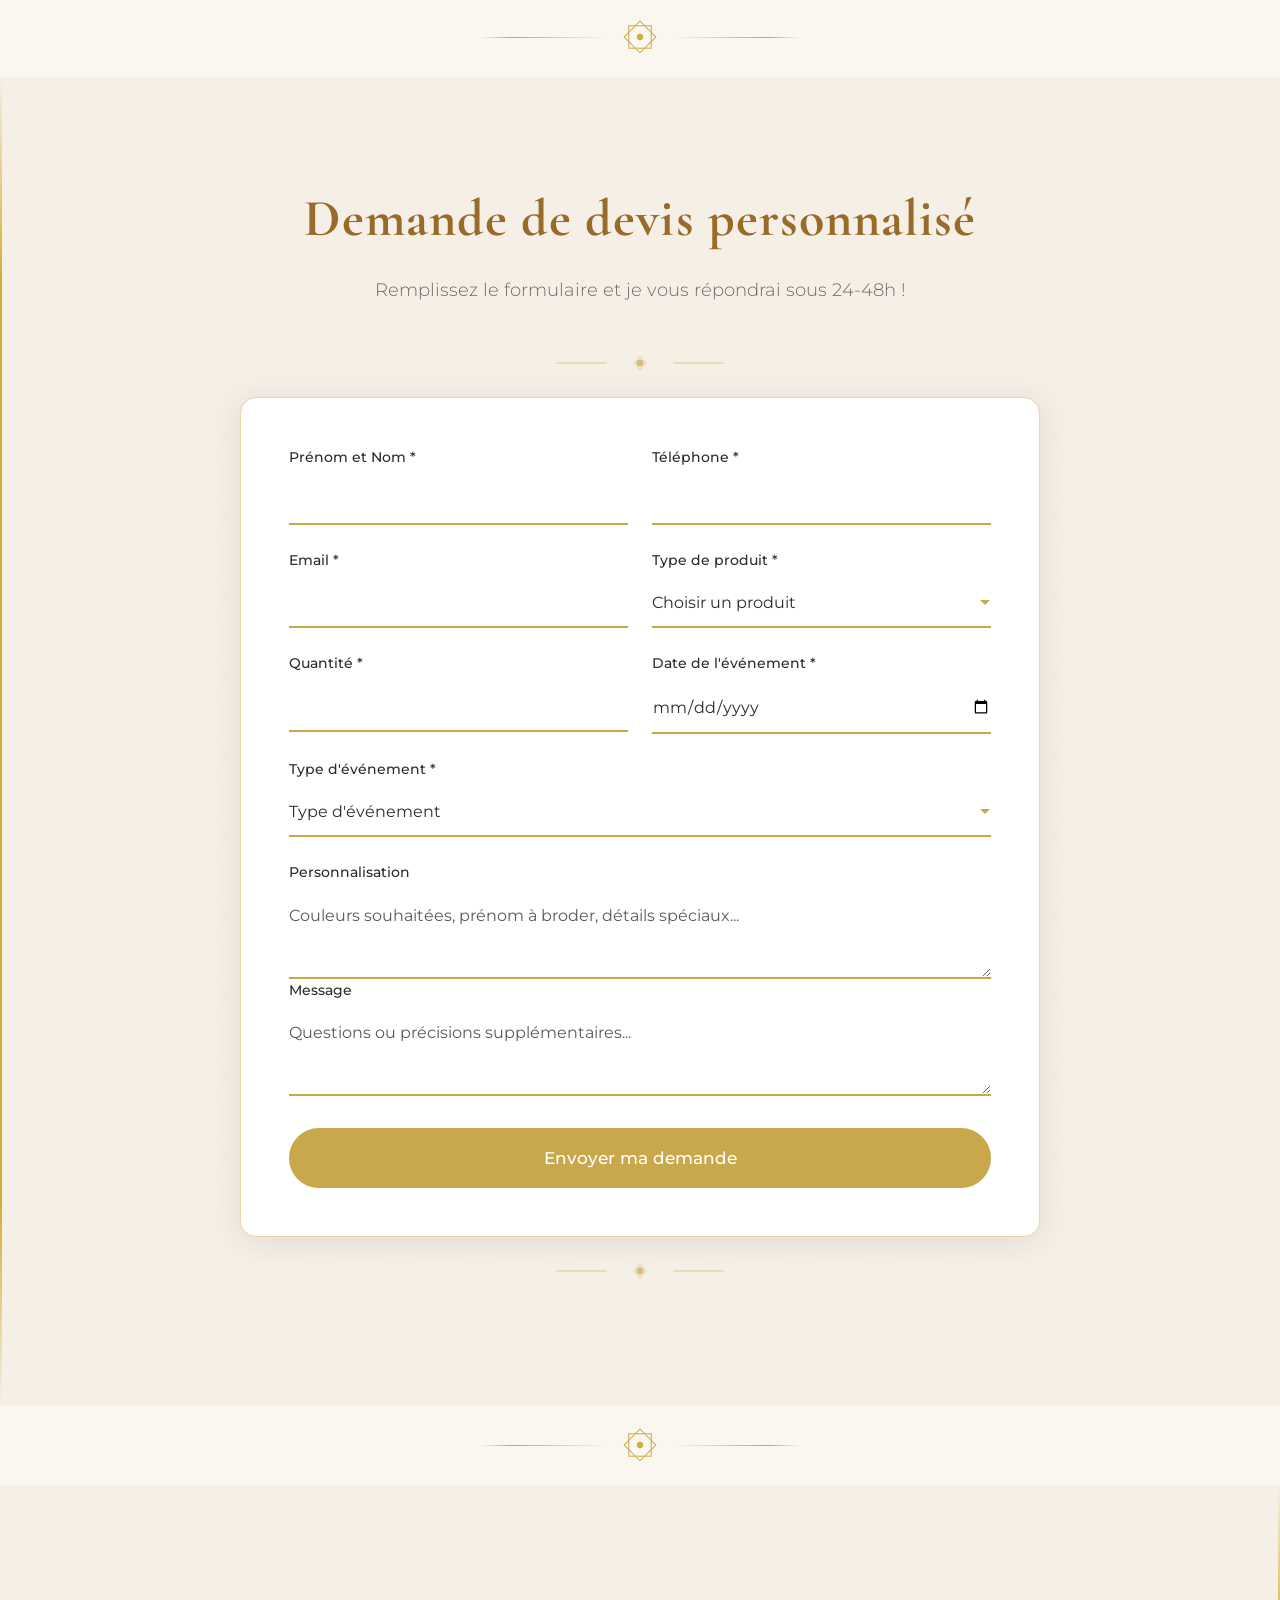
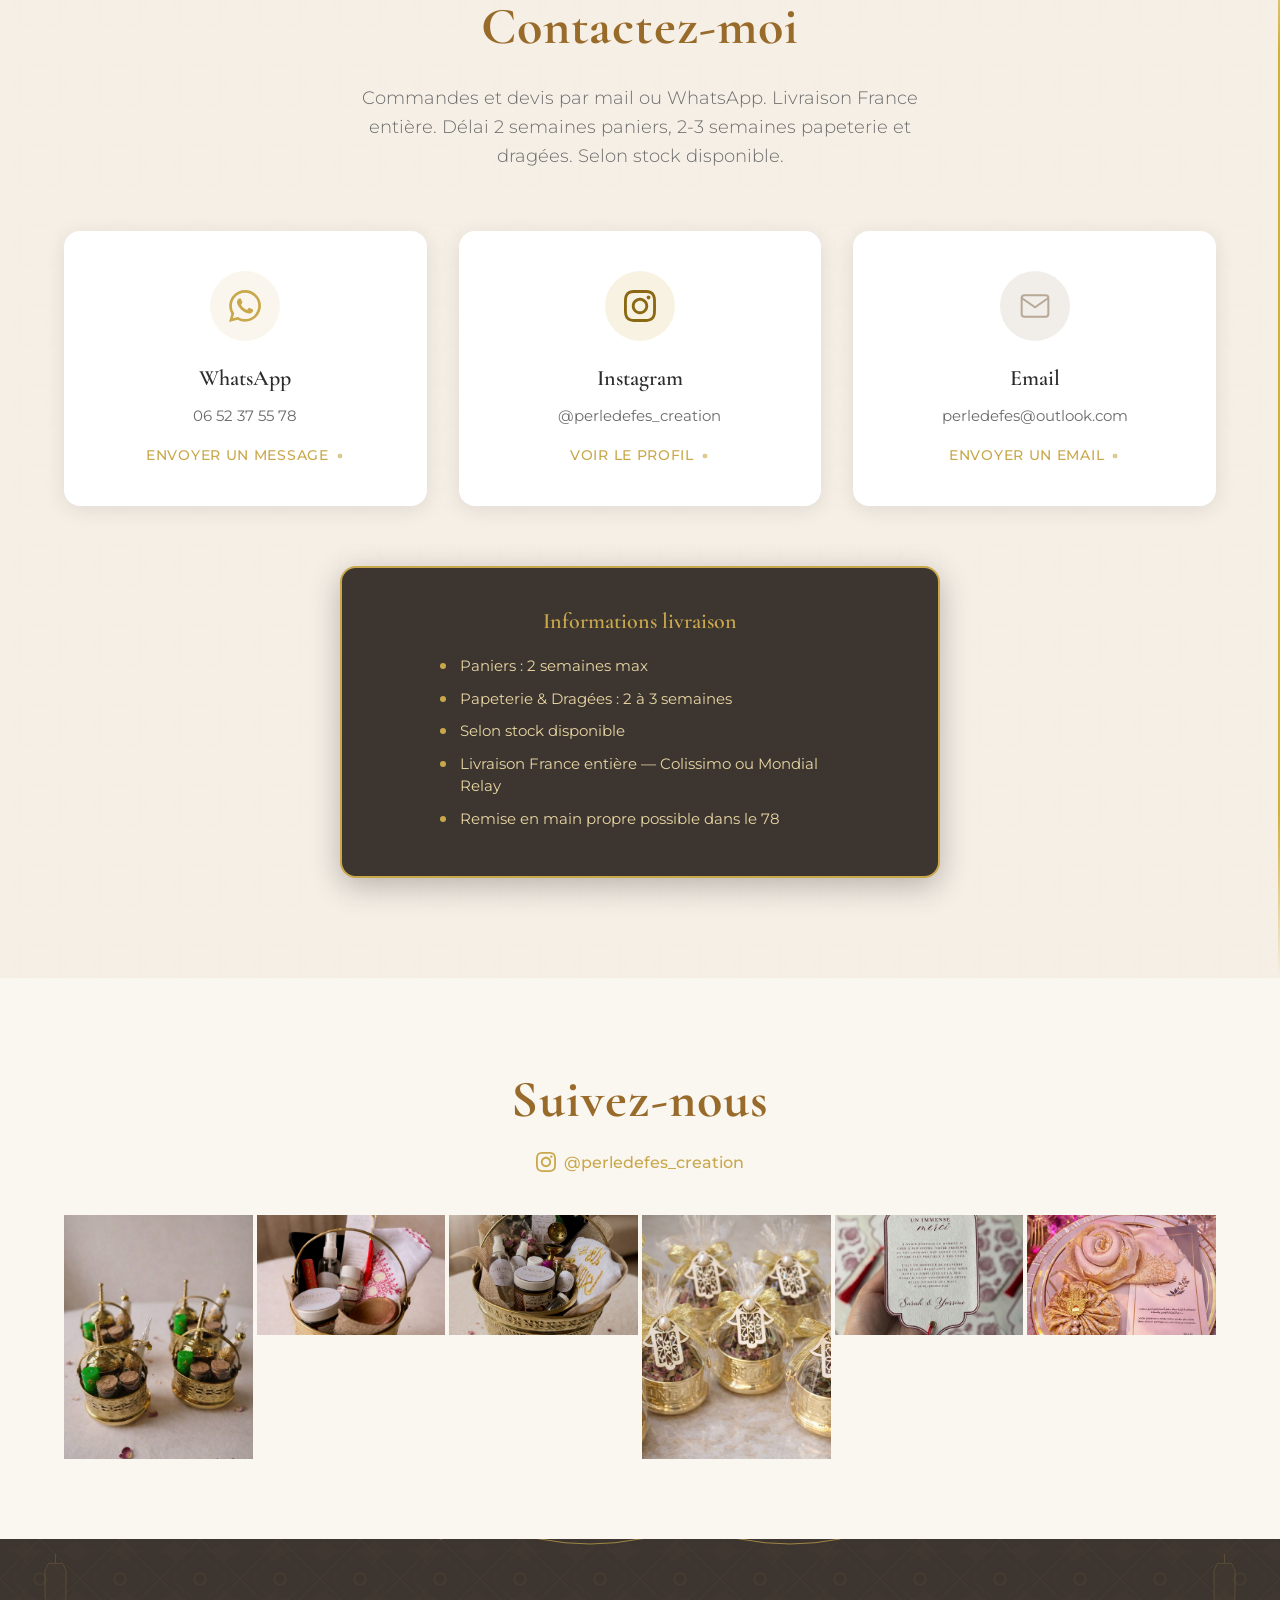
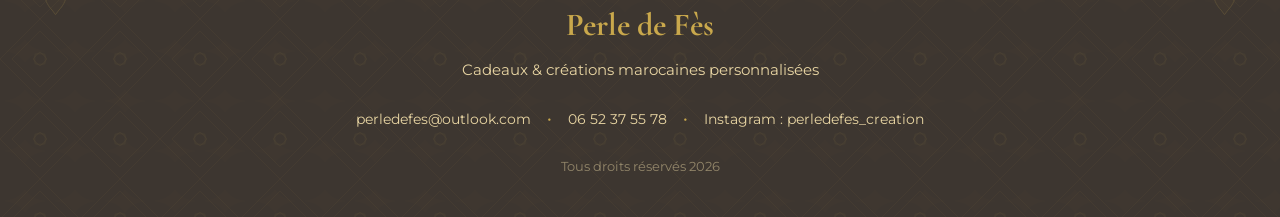
==== commit 5f06aee3: "Suppression skip-link (problème affichage)" ====
--- a/index.html
+++ b/index.html
@@ -27,9 +27,6 @@
     <link rel="stylesheet" href="css/style.css">
 </head>
 <body>
-    <!-- Skip link pour accessibilité -->
-    <a href="#main-content" class="skip-link">Aller au contenu principal</a>
-
     <!-- ============================================
          BANDEAU PROMOTIONNEL DEFILANT
     ============================================ -->
--- a/css/style.css
+++ b/css/style.css
@@ -3895,18 +3895,26 @@
    ============================================ */
 .skip-link {
     position: absolute;
-    top: -100%;
-    left: 50%;
-    transform: translateX(-50%);
+    left: -9999px;
+    top: auto;
+    width: 1px;
+    height: 1px;
+    overflow: hidden;
+    z-index: 100000;
     background: var(--gold);
     color: white;
     padding: 12px 24px;
     border-radius: var(--radius-medium);
     font-weight: 600;
-    z-index: 100000;
-    transition: top 0.3s ease;
+    text-decoration: none;
 }
 
 .skip-link:focus {
+    position: fixed;
     top: 10px;
-}
+    left: 50%;
+    transform: translateX(-50%);
+    width: auto;
+    height: auto;
+    overflow: visible;
+}
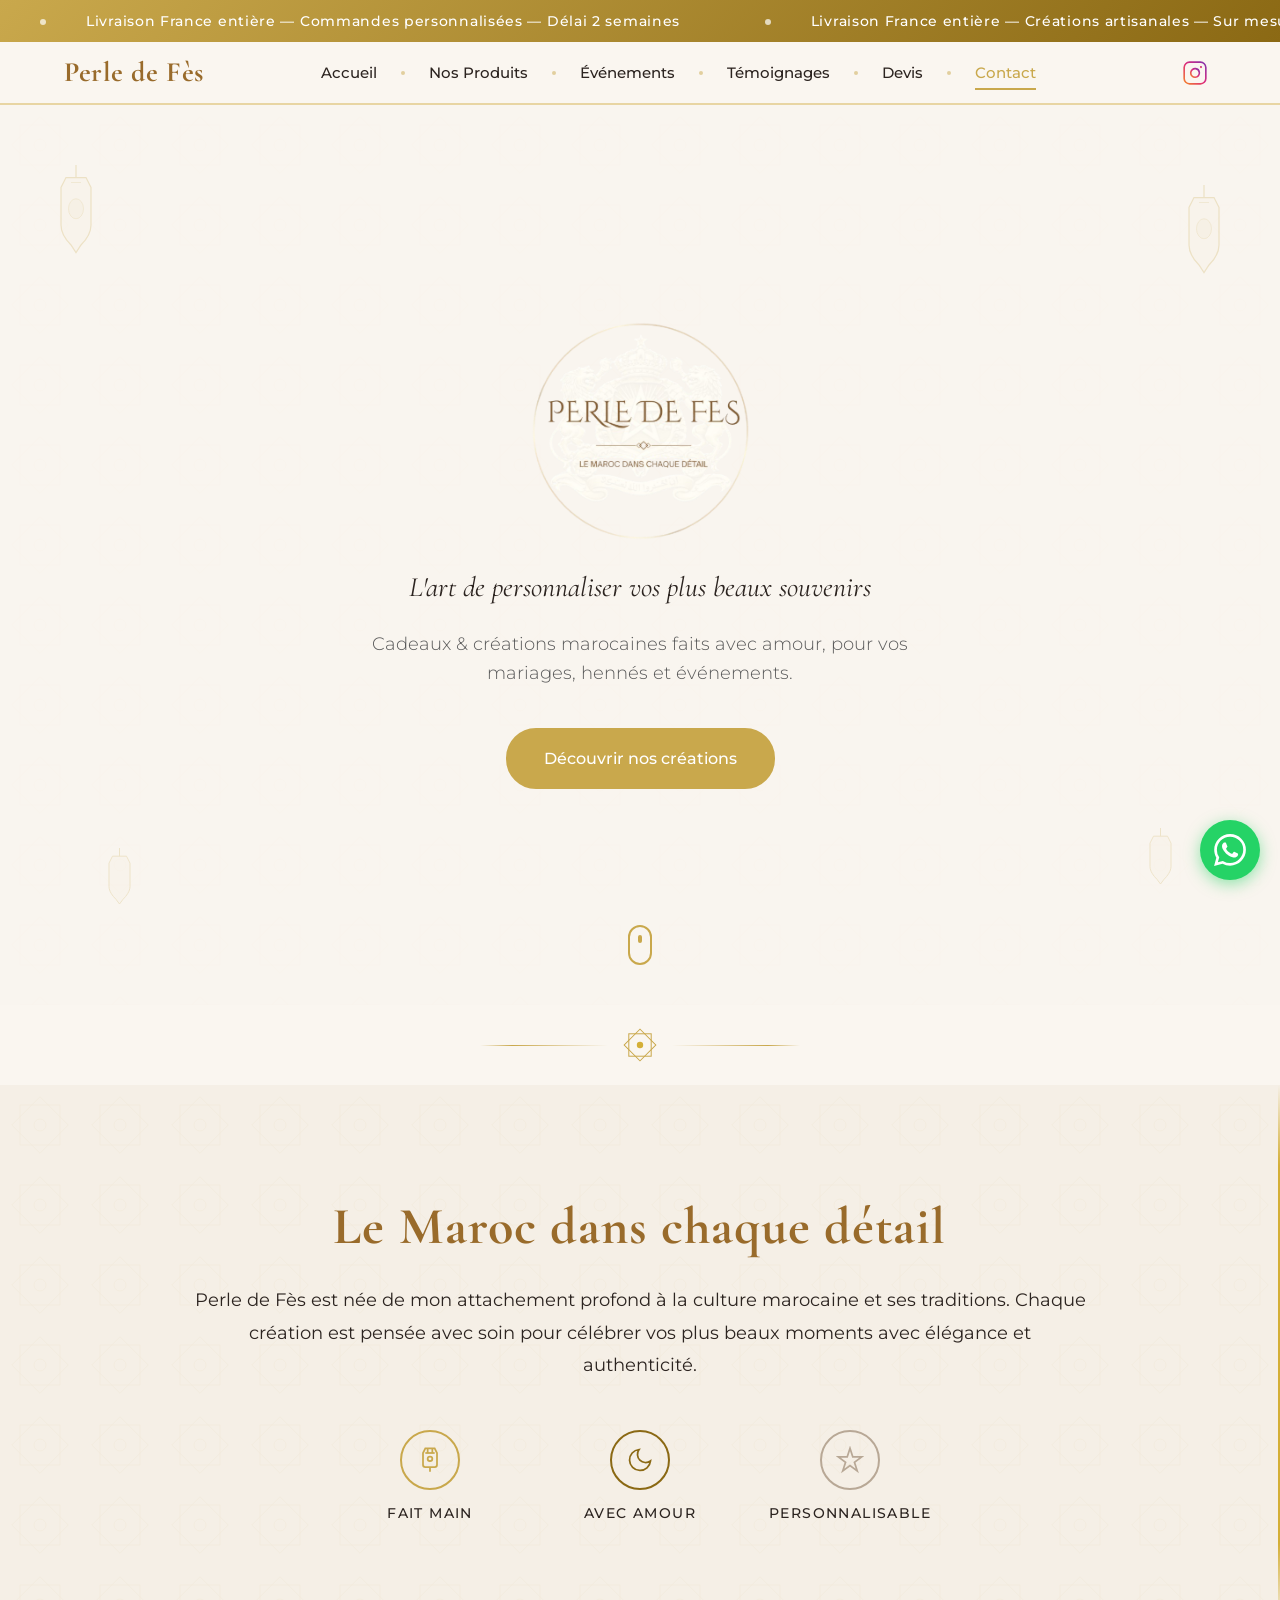
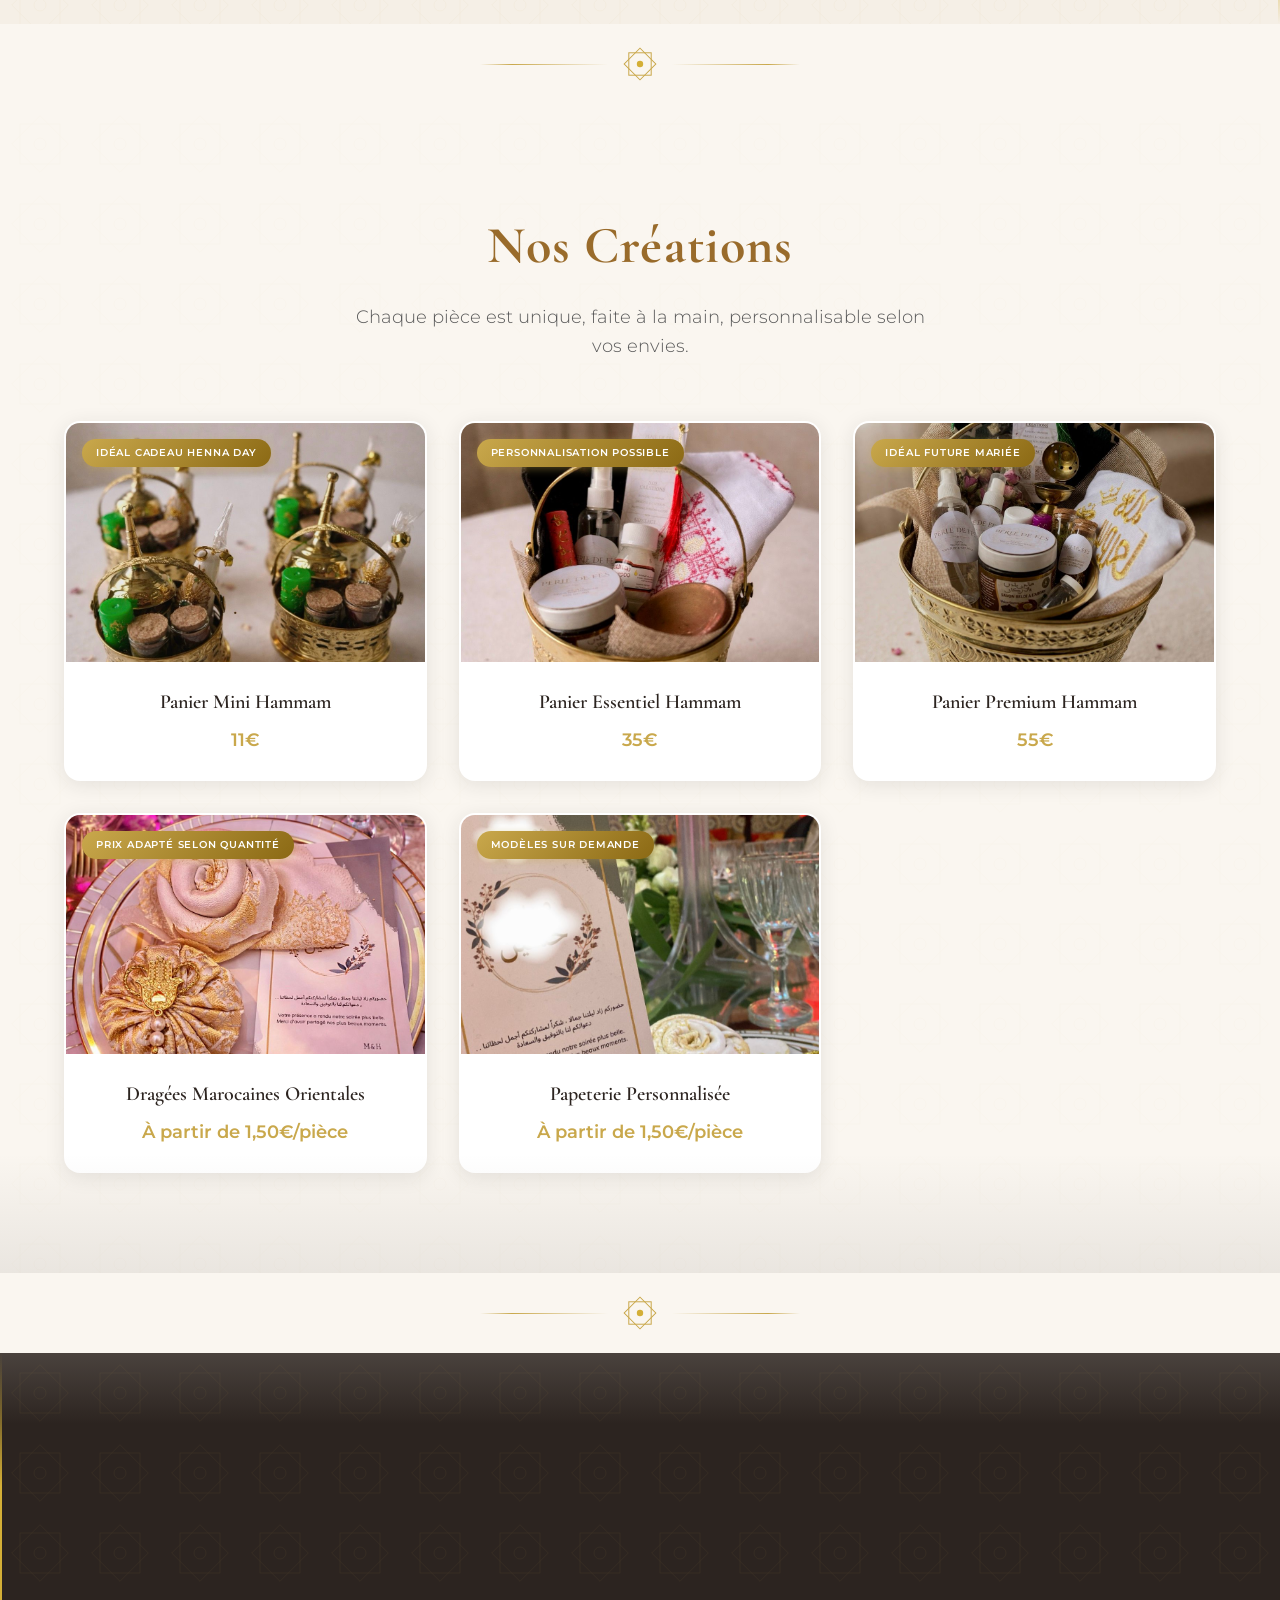
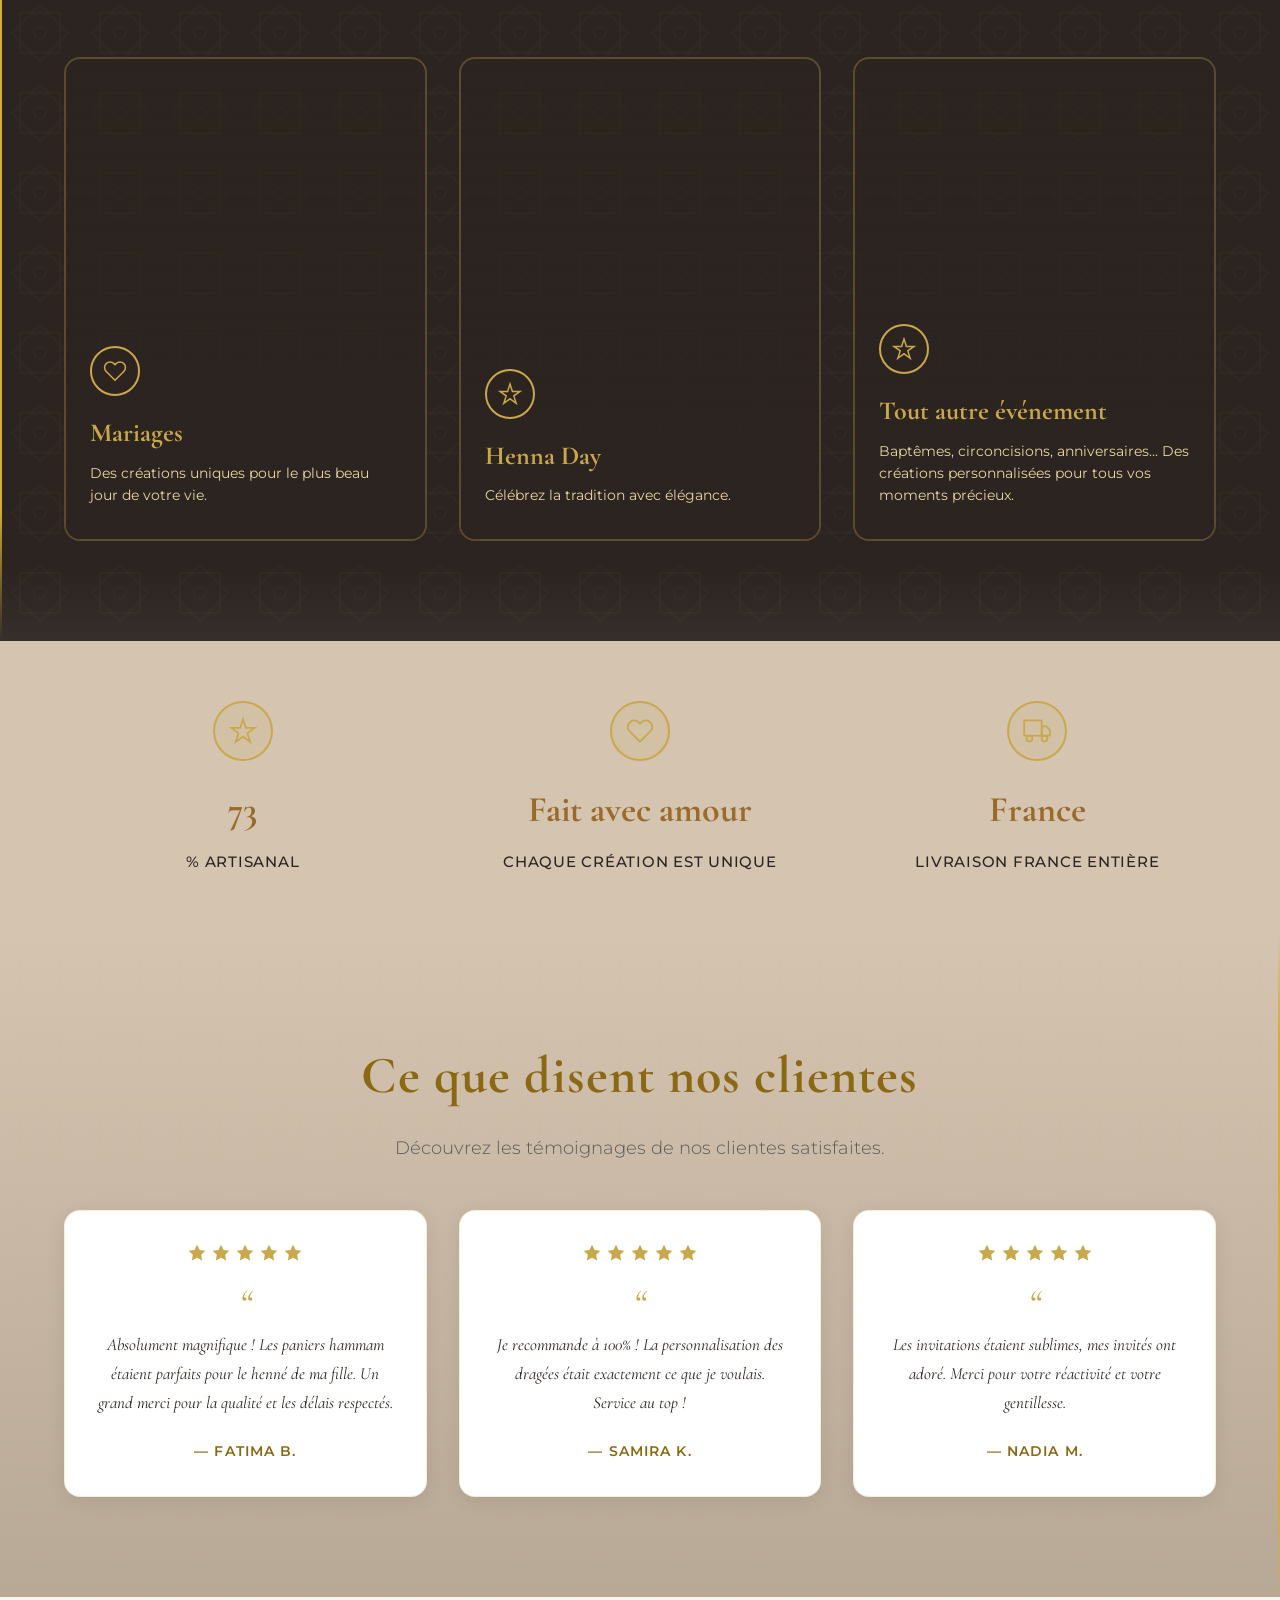
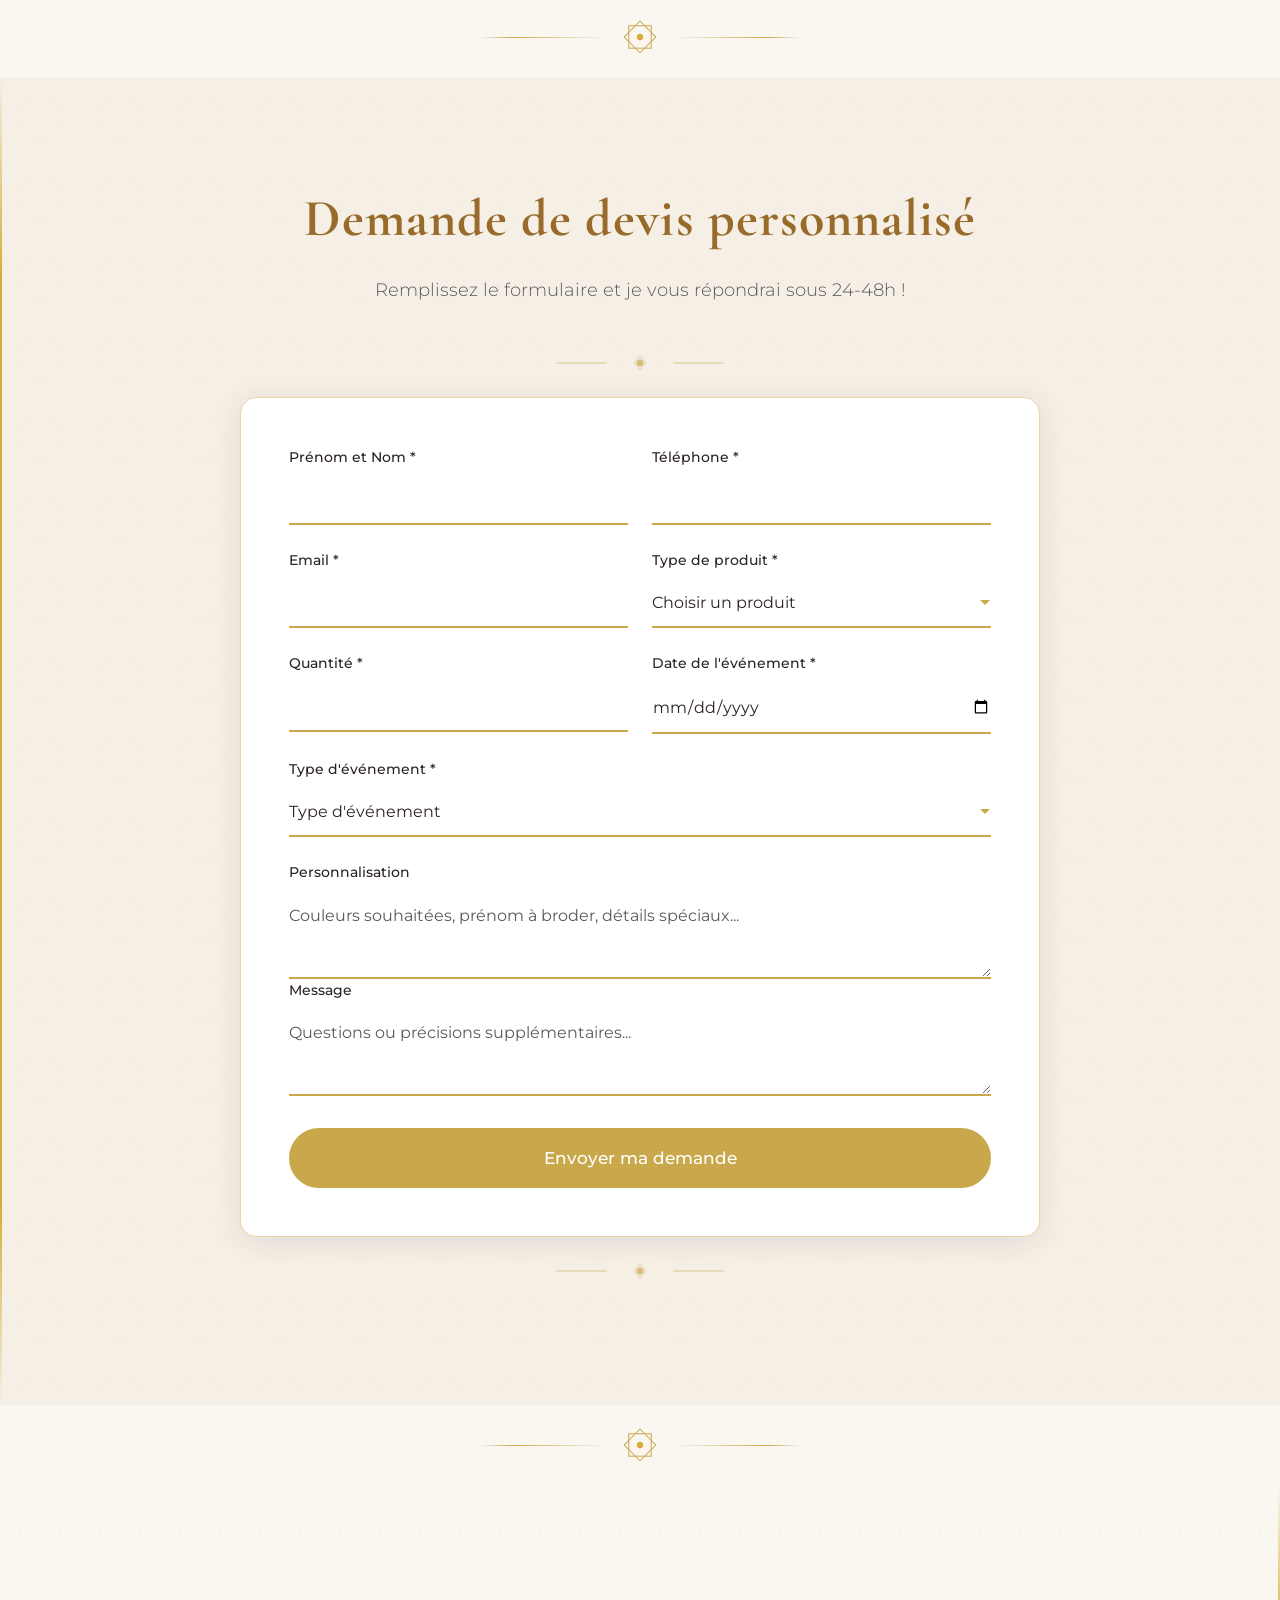
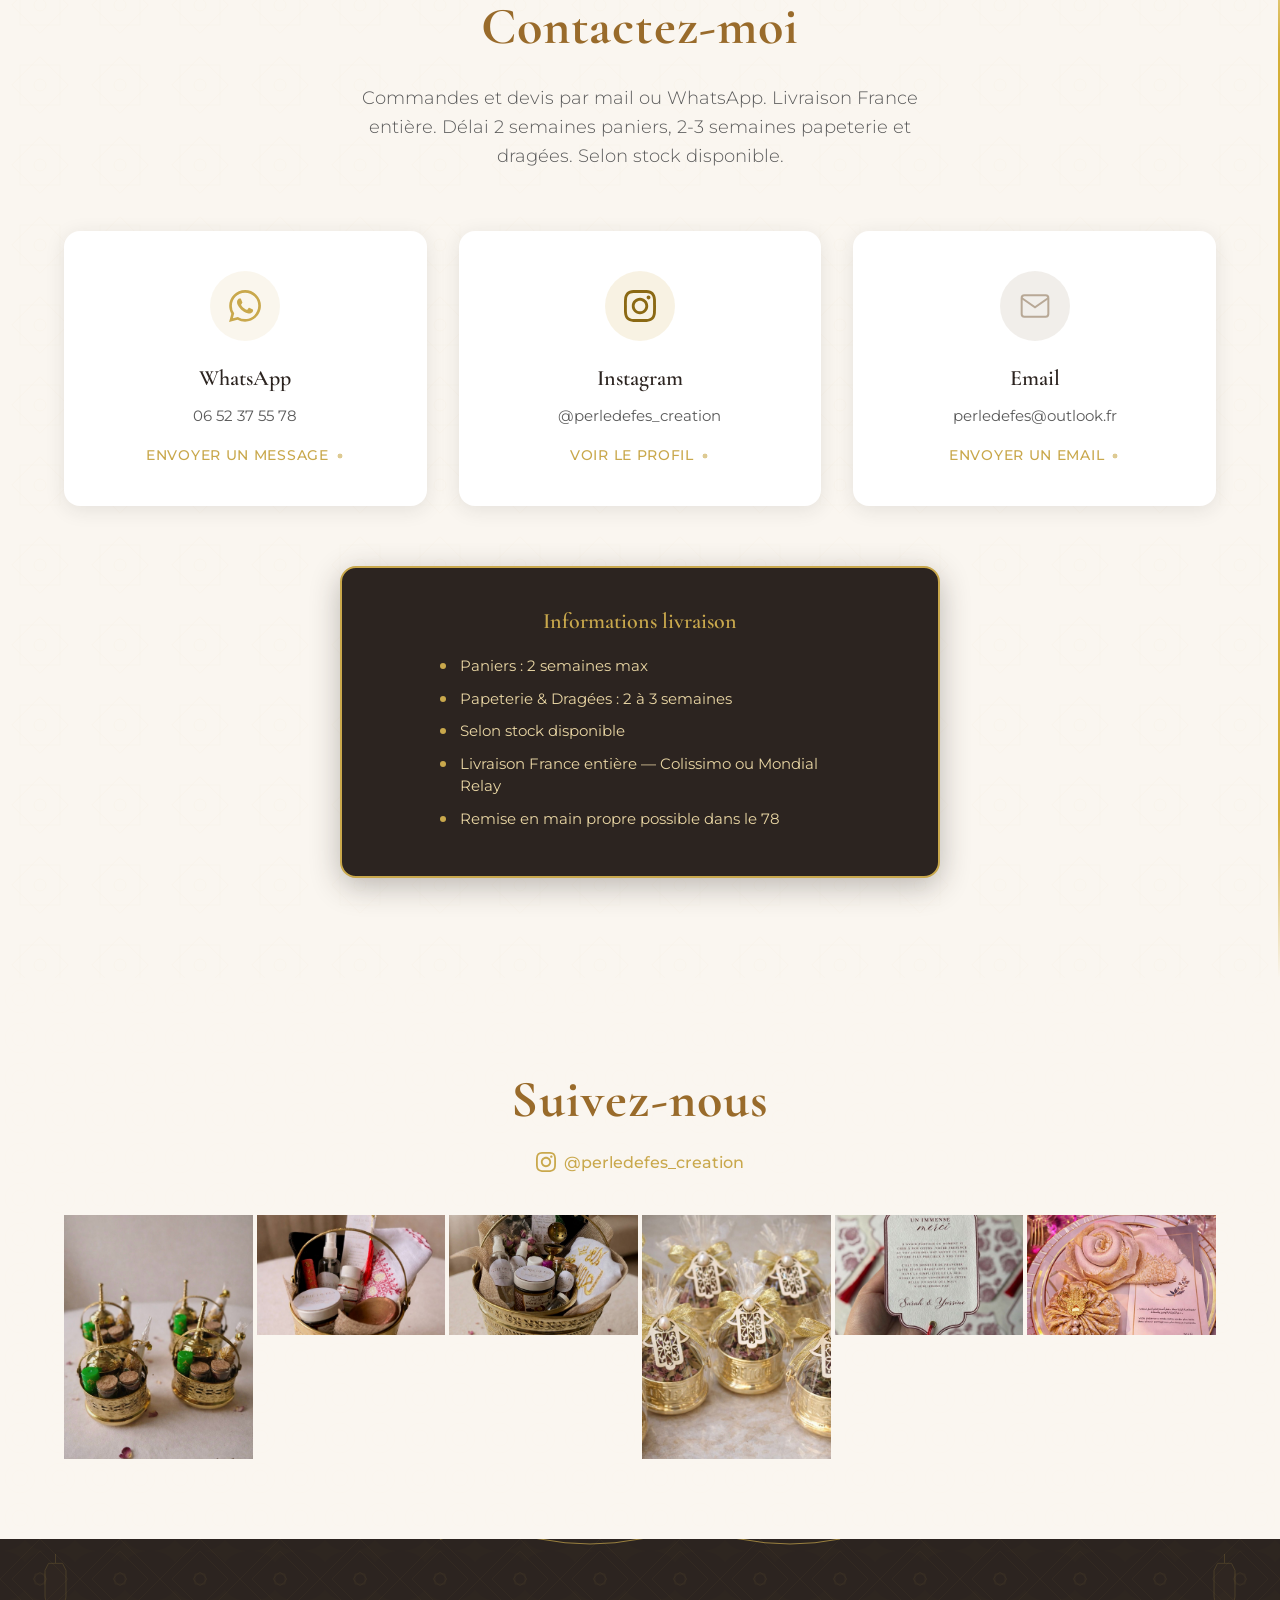
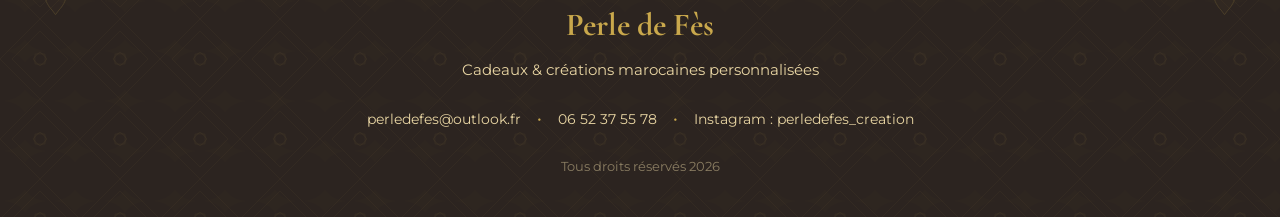
==== commit 5df9f119: "Améliorations UI + EmailJS configuré - Header: bouton Instagram (forme logo), nav alignée à droite a" ====
--- a/index.html
+++ b/index.html
@@ -63,17 +63,43 @@
                     <li class="nav__item">
                         <a href="#accueil" class="nav__link active">Accueil</a>
                     </li>
+                    <li class="nav__separator"></li>
                     <li class="nav__item">
                         <a href="#produits" class="nav__link">Nos Produits</a>
                     </li>
+                    <li class="nav__separator"></li>
                     <li class="nav__item">
-                        <a href="#devis" class="nav__link">Commande & Devis</a>
+                        <a href="#evenements" class="nav__link">Événements</a>
                     </li>
+                    <li class="nav__separator"></li>
+                    <li class="nav__item">
+                        <a href="#temoignages" class="nav__link">Témoignages</a>
+                    </li>
+                    <li class="nav__separator"></li>
+                    <li class="nav__item">
+                        <a href="#devis" class="nav__link">Devis</a>
+                    </li>
+                    <li class="nav__separator"></li>
                     <li class="nav__item">
                         <a href="#contact" class="nav__link">Contact</a>
                     </li>
                 </ul>
             </nav>
+
+            <a href="https://instagram.com/perledefes_creation" target="_blank" rel="noopener noreferrer" class="header__instagram" aria-label="Suivez-nous sur Instagram">
+                <svg viewBox="0 0 24 24" fill="none" stroke="url(#instaGradient)" stroke-width="1.5" stroke-linecap="round" stroke-linejoin="round">
+                    <defs>
+                        <linearGradient id="instaGradient" x1="0%" y1="100%" x2="100%" y2="0%">
+                            <stop offset="0%" style="stop-color:#F58529"/>
+                            <stop offset="50%" style="stop-color:#DD2A7B"/>
+                            <stop offset="100%" style="stop-color:#8134AF"/>
+                        </linearGradient>
+                    </defs>
+                    <rect x="2" y="2" width="20" height="20" rx="5" ry="5"/>
+                    <path d="M16 11.37A4 4 0 1 1 12.63 8 4 4 0 0 1 16 11.37z"/>
+                    <circle cx="17.5" cy="6.5" r="1" fill="url(#instaGradient)" stroke="none"/>
+                </svg>
+            </a>
 
             <button class="nav__toggle" id="navToggle" aria-label="Menu">
                 <span class="nav__toggle-bar"></span>
@@ -663,7 +689,7 @@
                     </a>
 
                     <!-- Email -->
-                    <a href="mailto:perledefes@outlook.com" class="contact__card">
+                    <a href="mailto:perledefes@outlook.fr" class="contact__card">
                         <div class="contact__icon contact__icon--email">
                             <svg viewBox="0 0 24 24" fill="none" stroke="currentColor" stroke-width="1.5">
                                 <path d="M4 4h16c1.1 0 2 .9 2 2v12c0 1.1-.9 2-2 2H4c-1.1 0-2-.9-2-2V6c0-1.1.9-2 2-2z"/>
@@ -671,7 +697,7 @@
                             </svg>
                         </div>
                         <h3 class="contact__title">Email</h3>
-                        <p class="contact__info">perledefes@outlook.com</p>
+                        <p class="contact__info">perledefes@outlook.fr</p>
                         <span class="contact__cta">Envoyer un email</span>
                     </a>
                 </div>
@@ -732,7 +758,7 @@
                 <p class="footer__brand">Perle de Fès</p>
                 <p class="footer__tagline">Cadeaux & créations marocaines personnalisées</p>
                 <div class="footer__contact">
-                    <a href="mailto:perledefes@outlook.com">perledefes@outlook.com</a>
+                    <a href="mailto:perledefes@outlook.fr">perledefes@outlook.fr</a>
                     <span>•</span>
                     <a href="tel:+33652375578">06 52 37 55 78</a>
                     <span>•</span>
--- a/css/style.css
+++ b/css/style.css
@@ -359,7 +359,8 @@
 .nav__list {
     display: flex;
     align-items: center;
-    gap: 40px;
+    gap: 24px;
+    margin-left: auto;
 }
 
 .nav__link {
@@ -391,6 +392,35 @@
 .nav__link:hover::after,
 .nav__link.active::after {
     width: 100%;
+}
+
+/* Bouton Instagram dans le header - forme du logo */
+.header__instagram {
+    display: flex;
+    align-items: center;
+    justify-content: center;
+    padding: 8px;
+    transition: var(--transition-normal);
+    margin-left: 20px;
+}
+
+.header__instagram svg {
+    width: 26px;
+    height: 26px;
+}
+
+.header__instagram:hover {
+    transform: scale(1.15);
+    filter: brightness(1.1);
+}
+
+/* Séparateur entre les liens de navigation */
+.nav__separator {
+    width: 4px;
+    height: 4px;
+    background-color: var(--gold);
+    border-radius: 50%;
+    opacity: 0.5;
 }
 
 /* Mobile menu toggle */
@@ -2325,10 +2355,8 @@
    ============================================ */
 .chiffres {
     padding: 60px 0;
-    /* Gradient doré minimaliste */
-    background: linear-gradient(180deg,
-        var(--gold) 0%,
-        var(--gold-dark) 100%
+    /* Fond beige uni */
+    background-color: var(--beige
     );
     position: relative;
 }
@@ -2353,9 +2381,10 @@
     display: flex;
     align-items: center;
     justify-content: center;
-    border: 2px solid rgba(255, 255, 255, 0.5);
+    border: 2px solid var(--gold);
     border-radius: var(--radius-full);
-    color: var(--white);
+    color: var(--gold);
+    background-color: rgba(201, 168, 76, 0.1);
     margin-bottom: 8px;
 }
 
@@ -2368,14 +2397,14 @@
     font-family: var(--font-title);
     font-size: 36px;
     font-weight: 700;
-    color: var(--white);
+    color: #996B2B;
 }
 
 .chiffres__label {
     font-family: var(--font-body);
     font-size: 15px;
     font-weight: 500;
-    color: rgba(255, 255, 255, 0.85);
+    color: var(--text);
     text-transform: uppercase;
     letter-spacing: 0.05em;
 }
@@ -2932,7 +2961,7 @@
     /* Section Chiffres - Design moderne mobile */
     .chiffres {
         padding: 35px 20px;
-        background: linear-gradient(135deg, var(--gold) 0%, var(--gold-dark) 100%);
+        background-color: var(--beige);
     }
 
     .chiffres__grid {
@@ -2950,7 +2979,7 @@
         align-items: center;
         gap: 6px;
         padding: 12px 8px;
-        background: rgba(255, 255, 255, 0.15);
+        background: rgba(255, 255, 255, 0.6);
         border-radius: 12px;
         flex: 1;
         min-width: 0;
@@ -2962,7 +2991,7 @@
         min-width: 36px;
         margin-bottom: 0;
         border-width: 1.5px;
-        border-color: rgba(255, 255, 255, 0.6);
+        border-color: var(--gold);
     }
 
     .chiffres__icon svg {
@@ -3107,6 +3136,23 @@
     body > .whatsapp-float,
     .whatsapp-float {
         z-index: 999999 !important;
+    }
+
+    /* Instagram header mobile */
+    .header__instagram {
+        padding: 6px;
+        margin-left: 8px;
+        margin-right: 8px;
+    }
+
+    .header__instagram svg {
+        width: 24px;
+        height: 24px;
+    }
+
+    /* Séparateurs cachés sur mobile */
+    .nav__separator {
+        display: none;
     }
 
     .nav__logo {
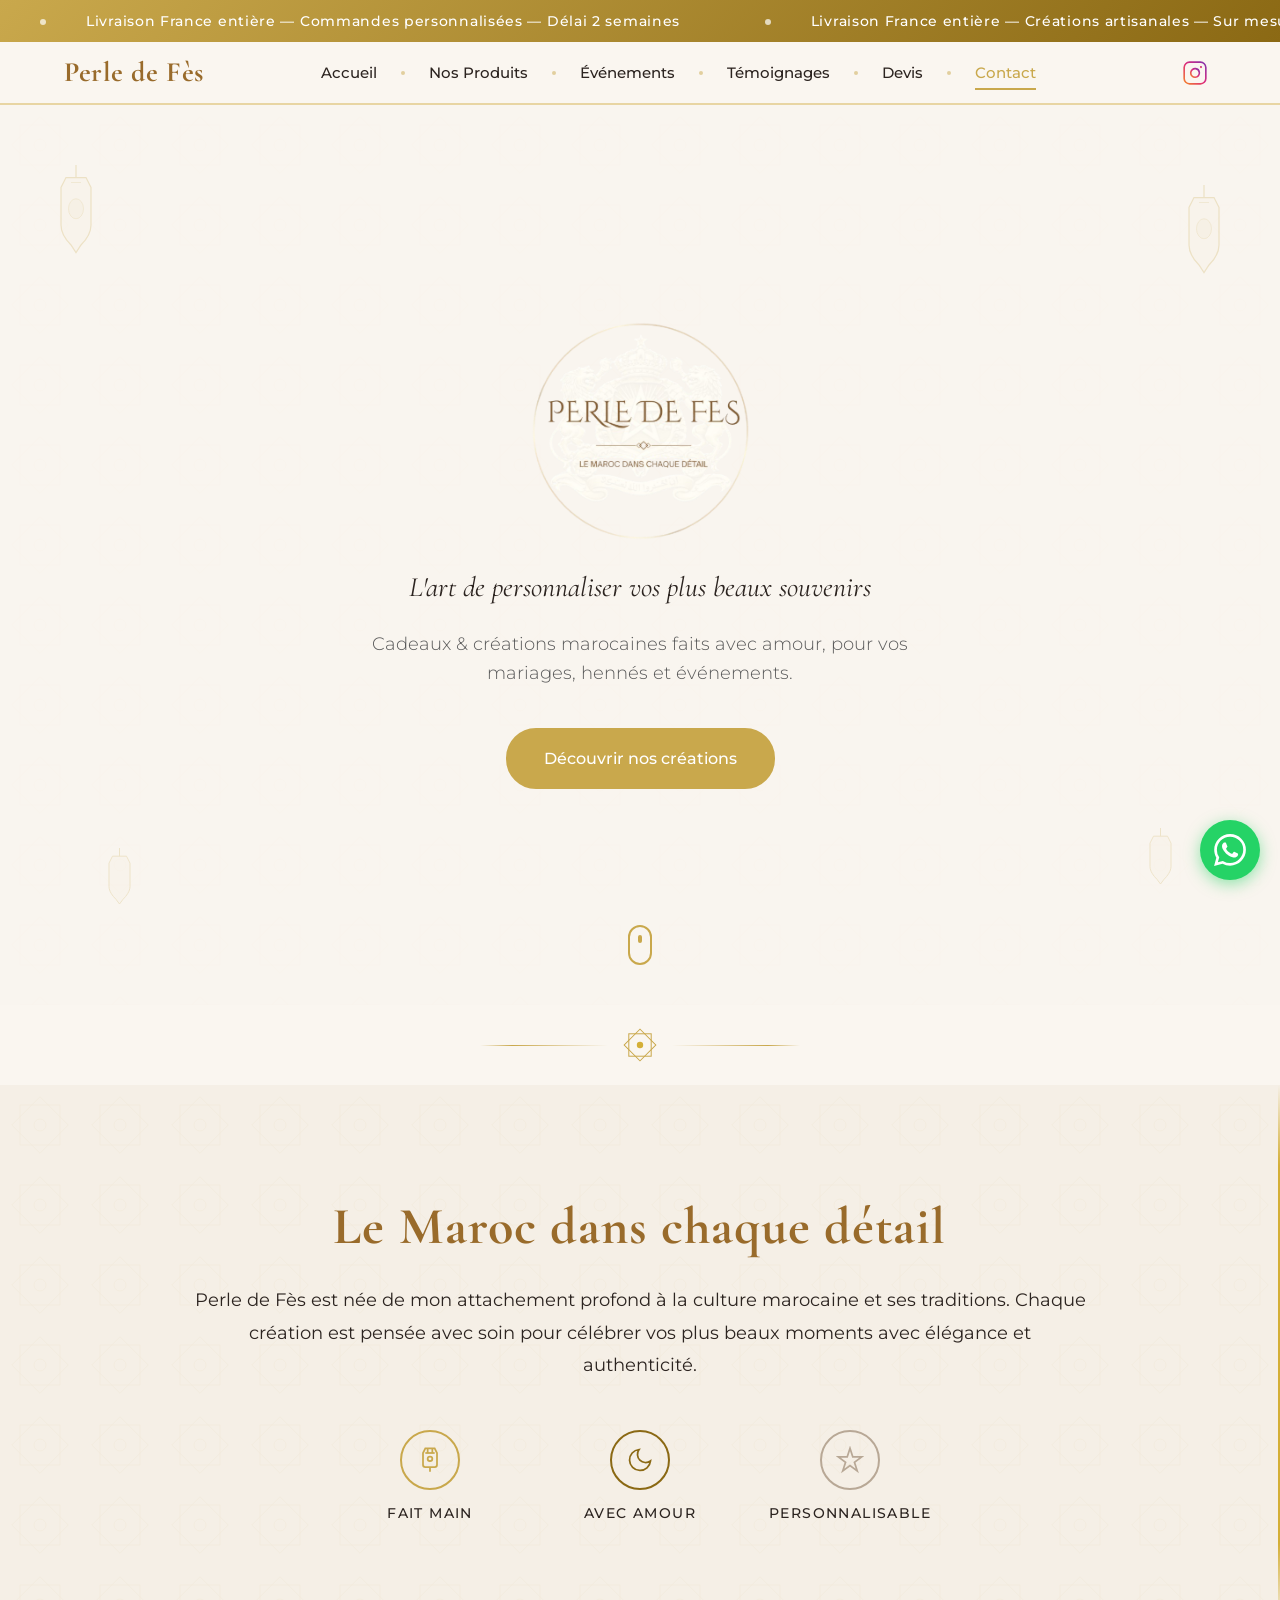
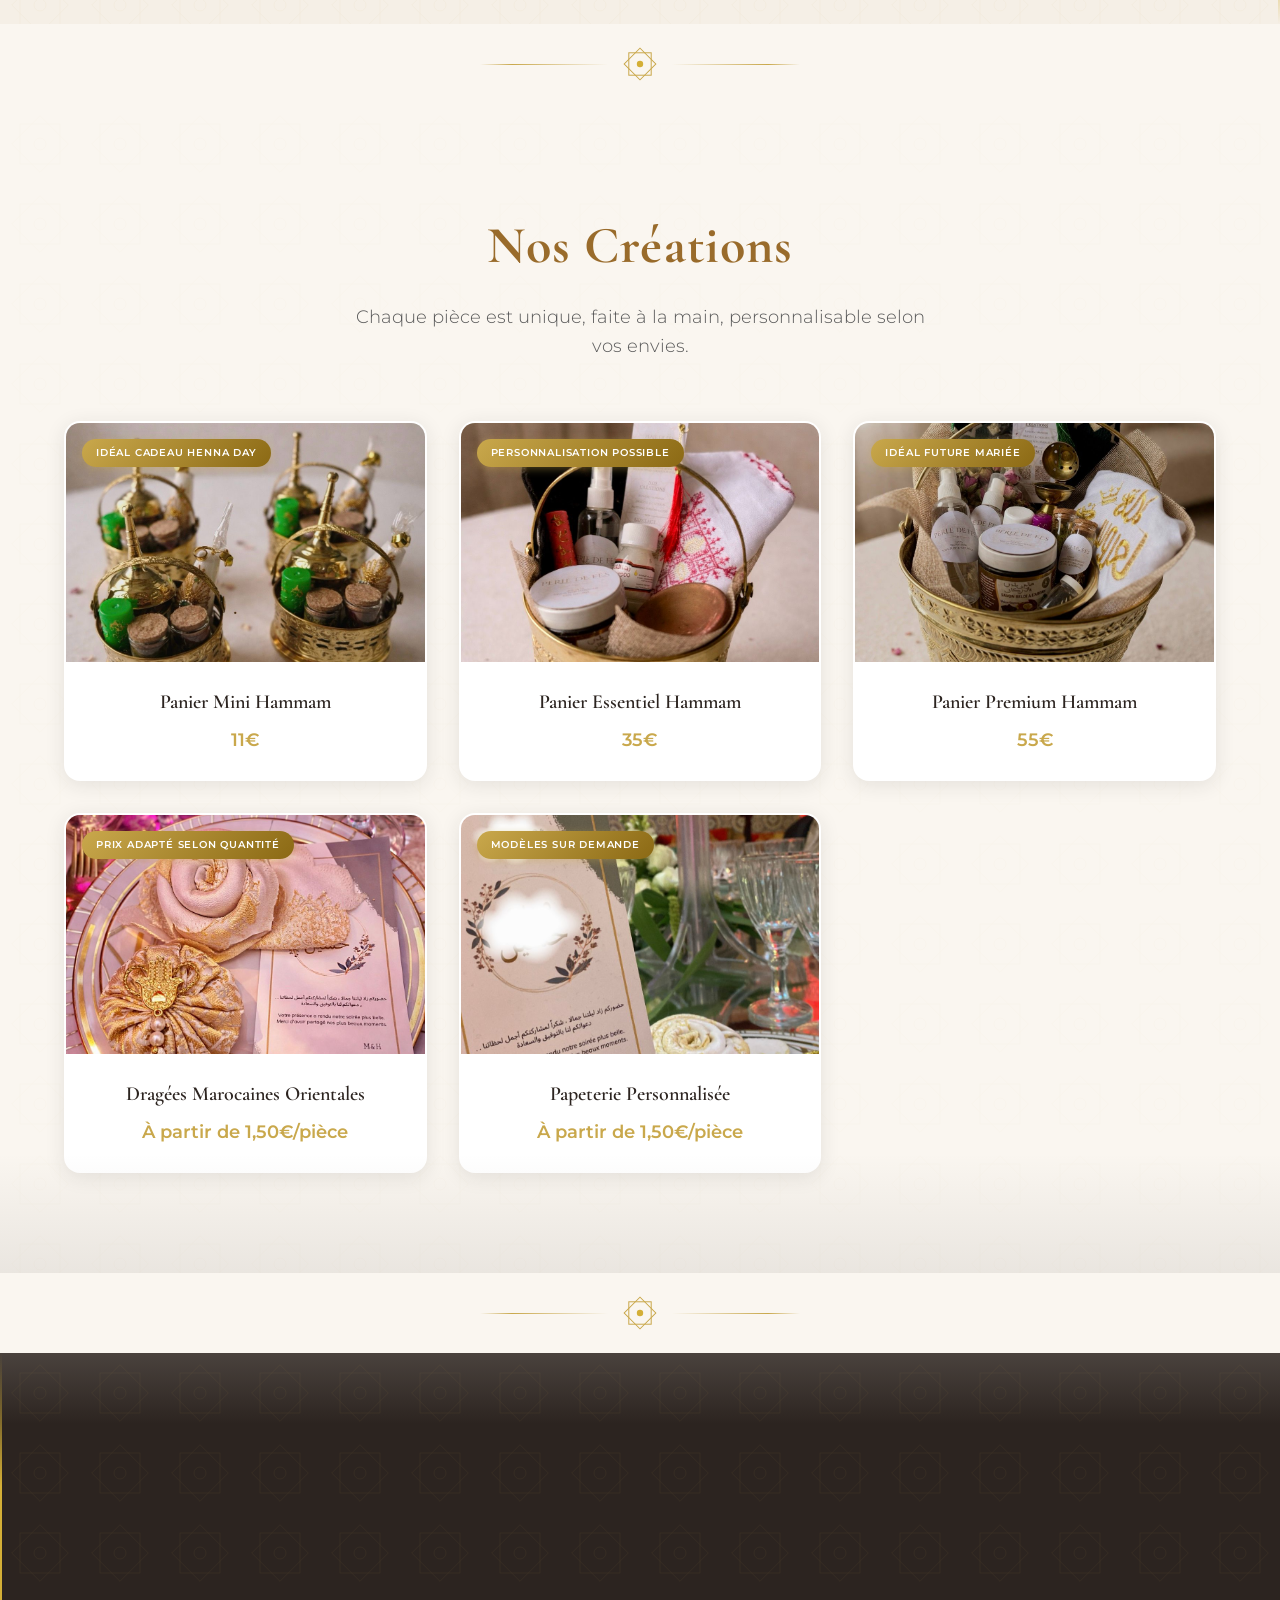
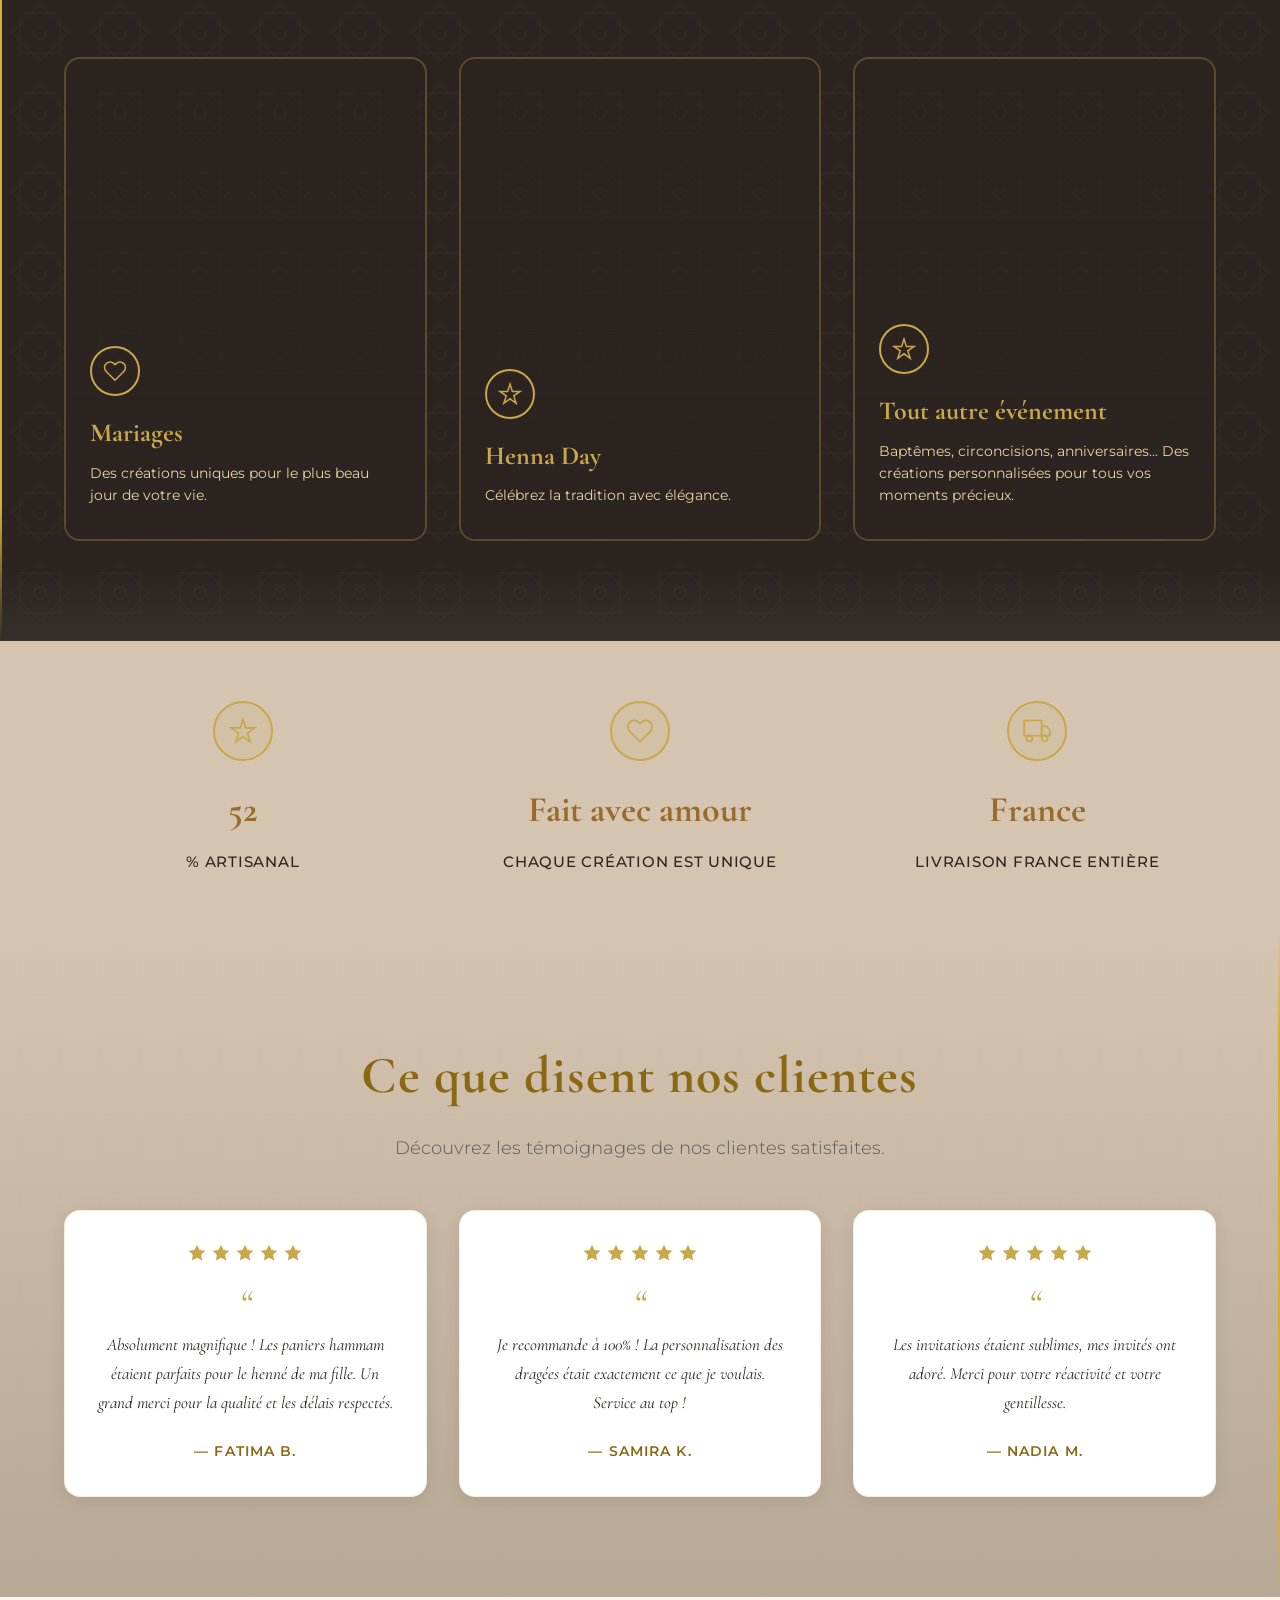
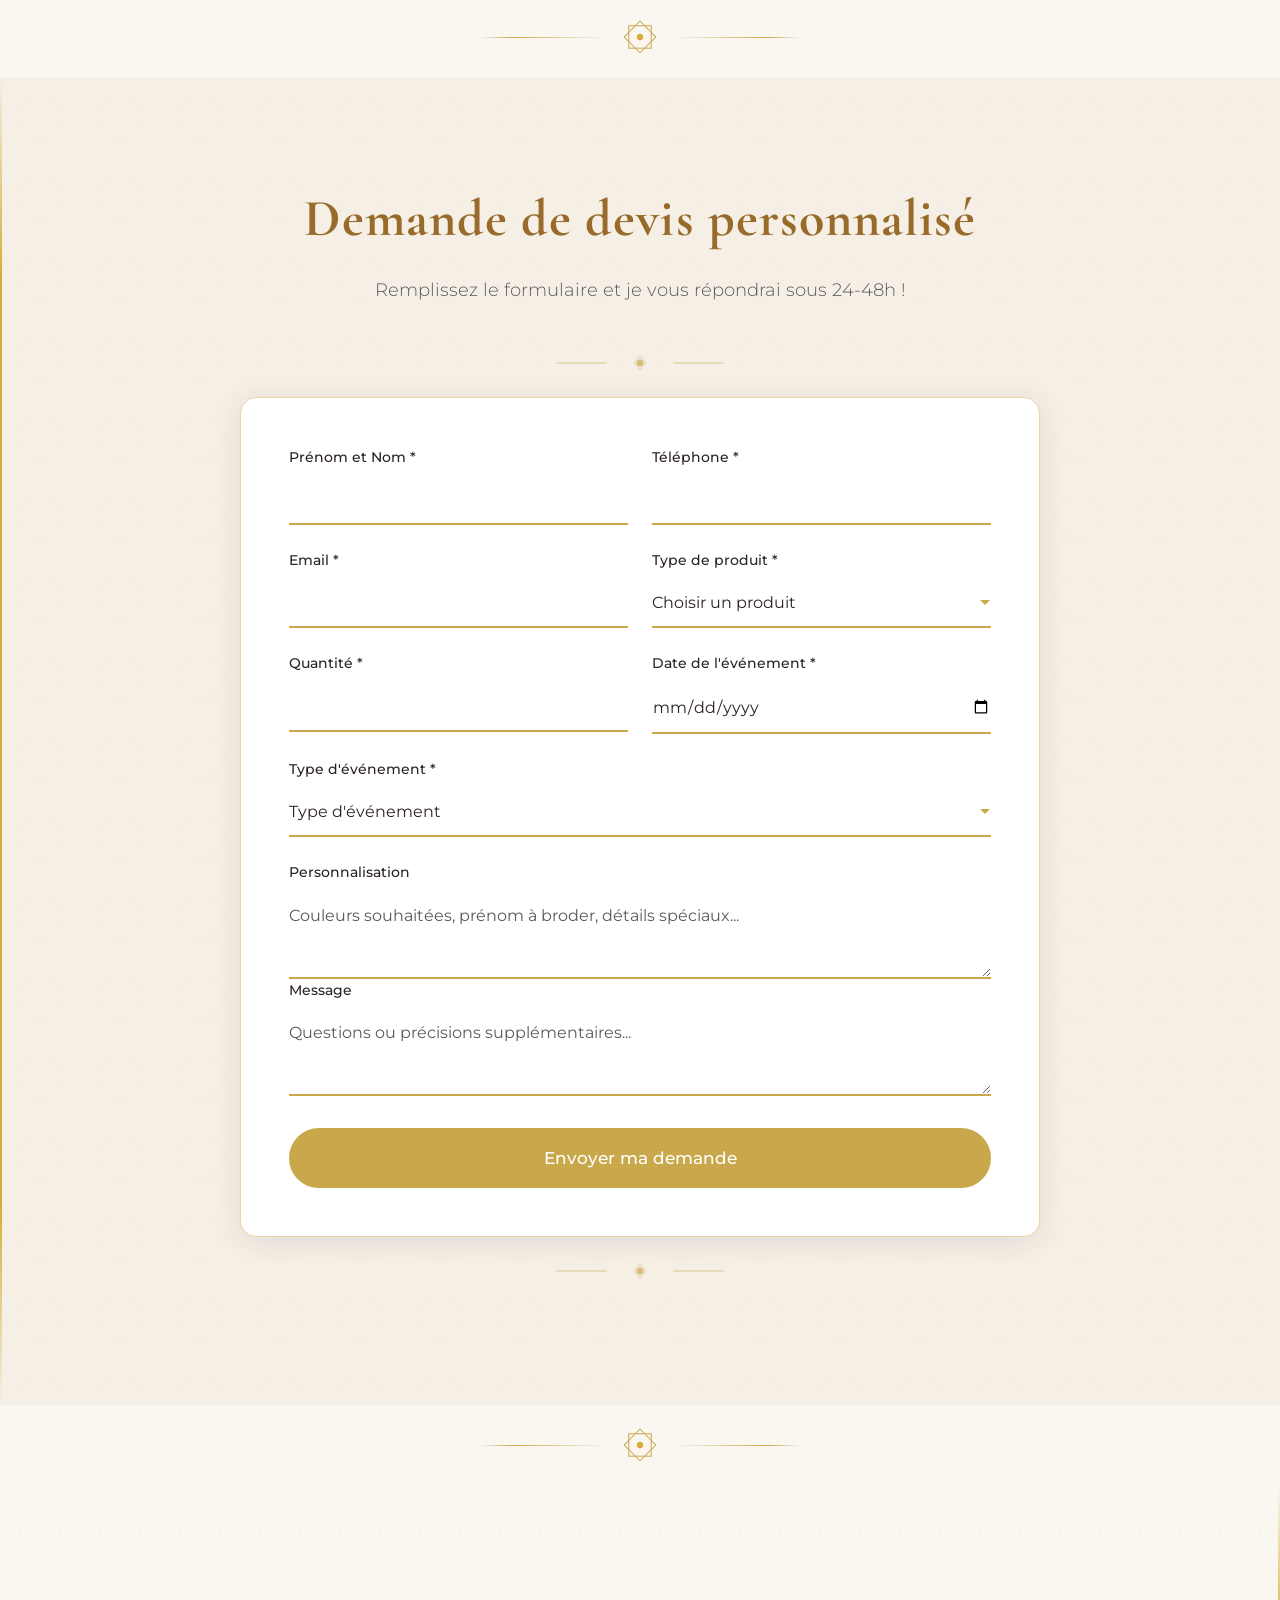
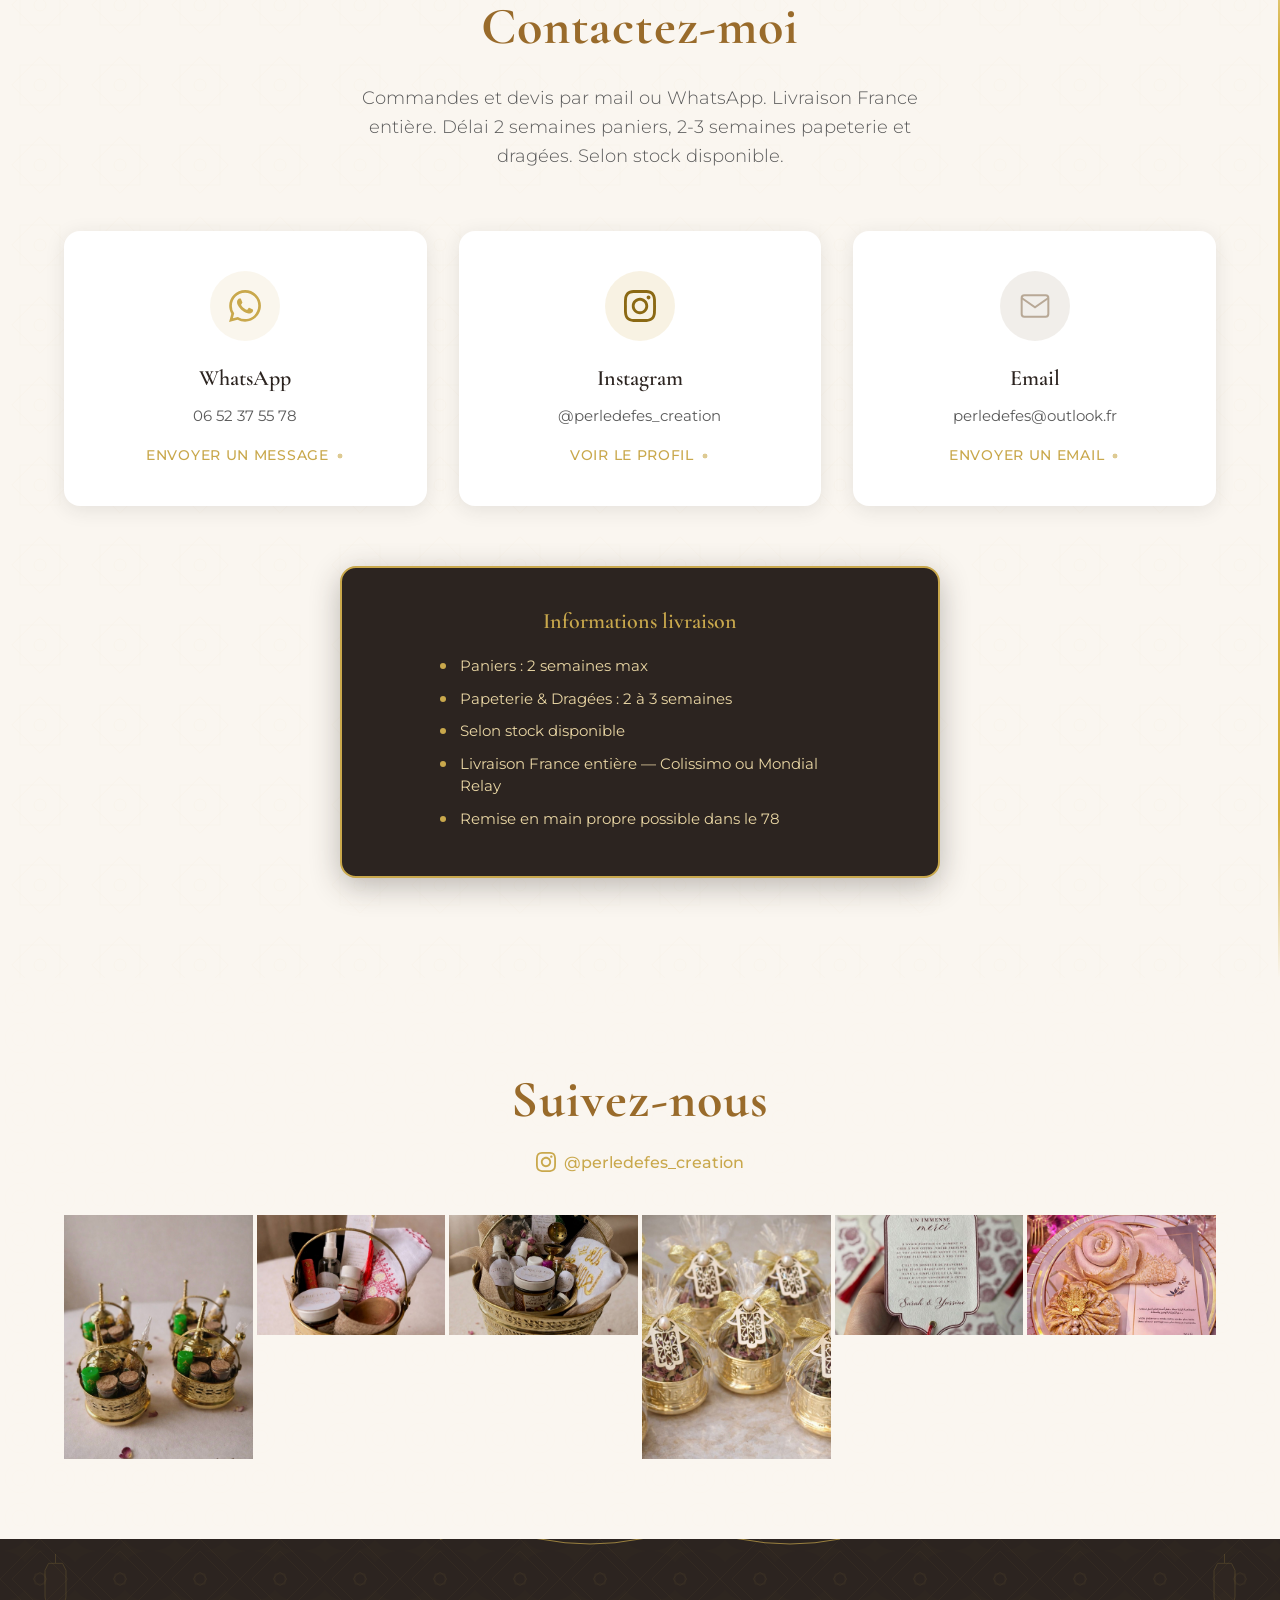
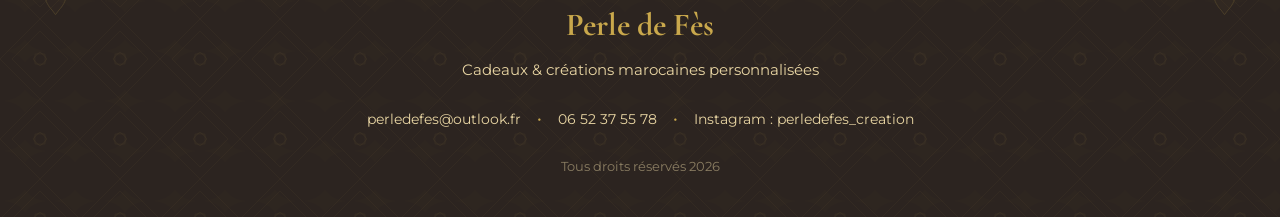
==== commit 3d188b72: "Fix CSS syntax error + cache-busting v20260420 - Corrige l'erreur de syntaxe CSS dans .chiffres (var" ====
--- a/index.html
+++ b/index.html
@@ -24,7 +24,7 @@
     <script src="https://cdn.jsdelivr.net/npm/@emailjs/browser@4/dist/email.min.js" crossorigin="anonymous" defer></script>
 
     <!-- Styles -->
-    <link rel="stylesheet" href="css/style.css">
+    <link rel="stylesheet" href="css/style.css?v=20260420">
 </head>
 <body>
     <!-- ============================================
@@ -813,7 +813,7 @@
     </style>
 
     <!-- JavaScript -->
-    <script src="js/main.js"></script>
+    <script src="js/main.js?v=20260420"></script>
 
     <!-- Redirection après login Netlify Identity vers /admin/ -->
     <script>
--- a/css/style.css
+++ b/css/style.css
@@ -2356,8 +2356,7 @@
 .chiffres {
     padding: 60px 0;
     /* Fond beige uni */
-    background-color: var(--beige
-    );
+    background-color: var(--beige);
     position: relative;
 }
 
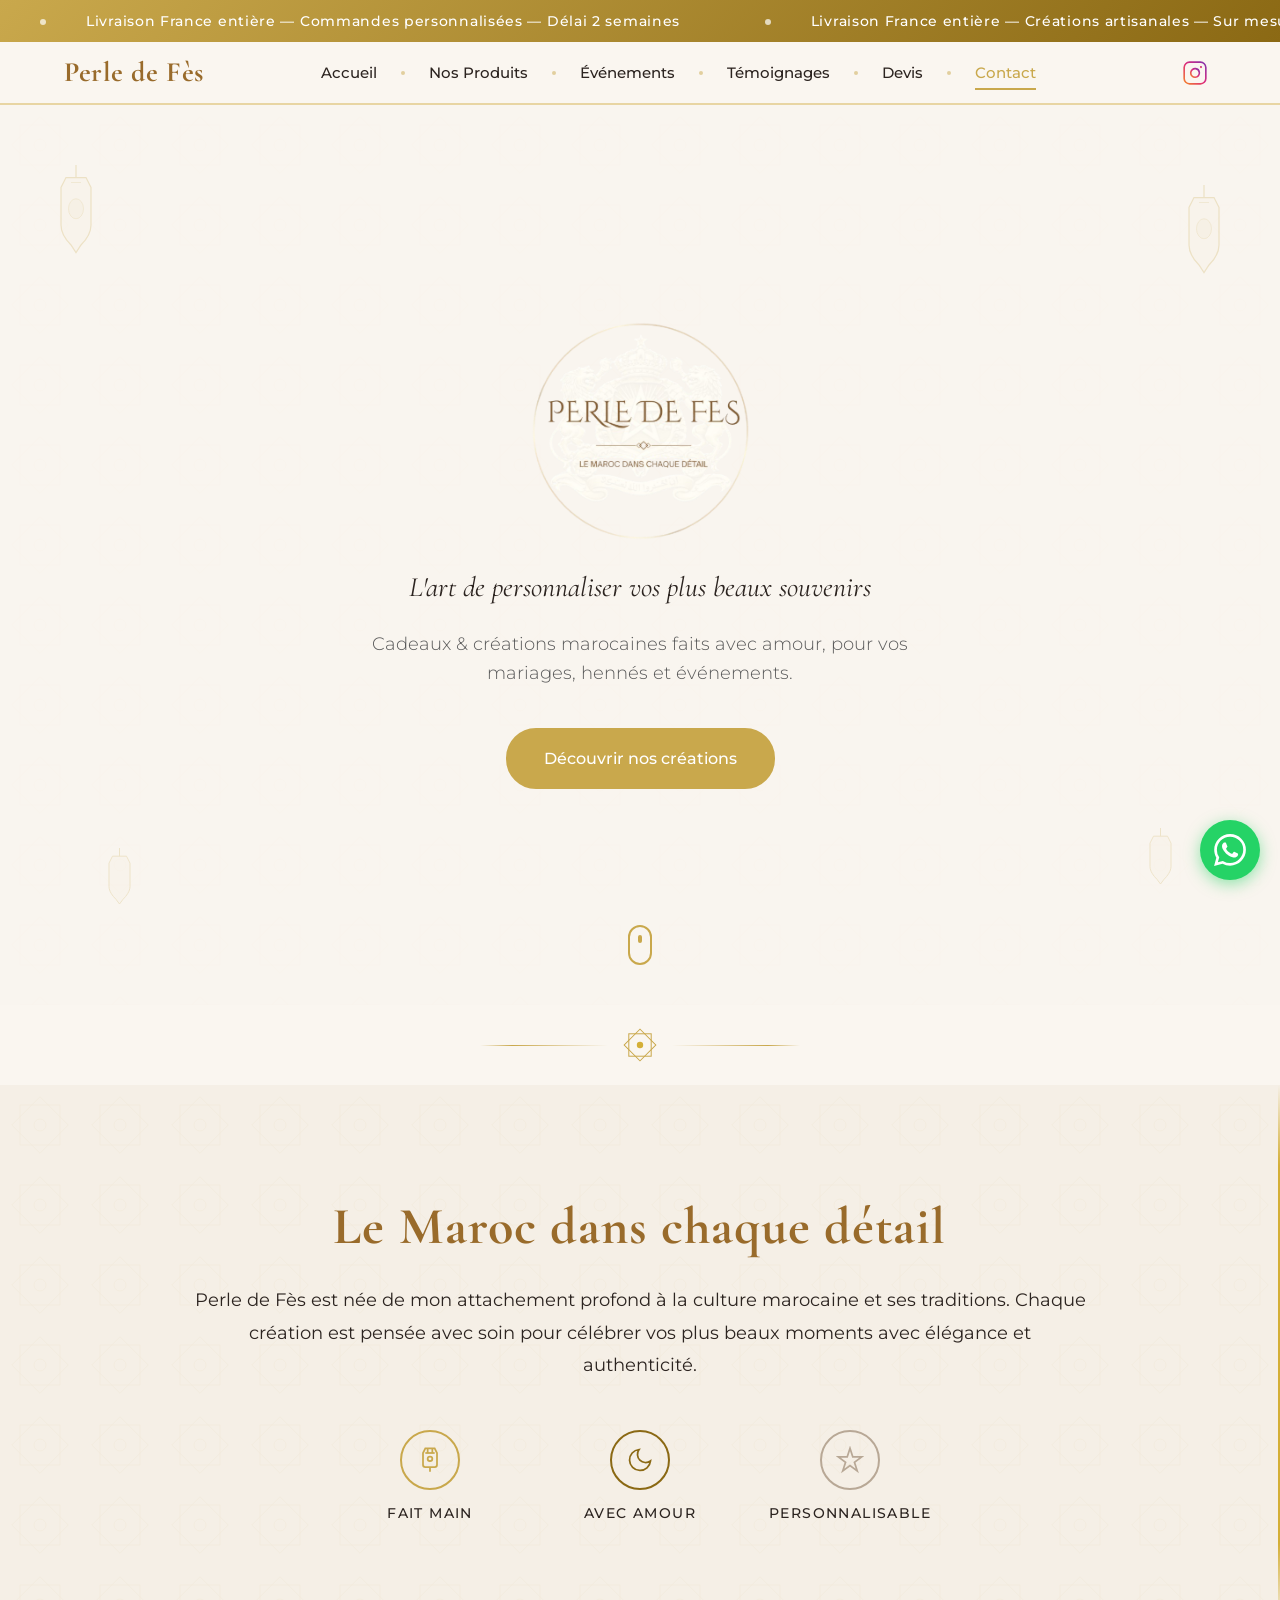
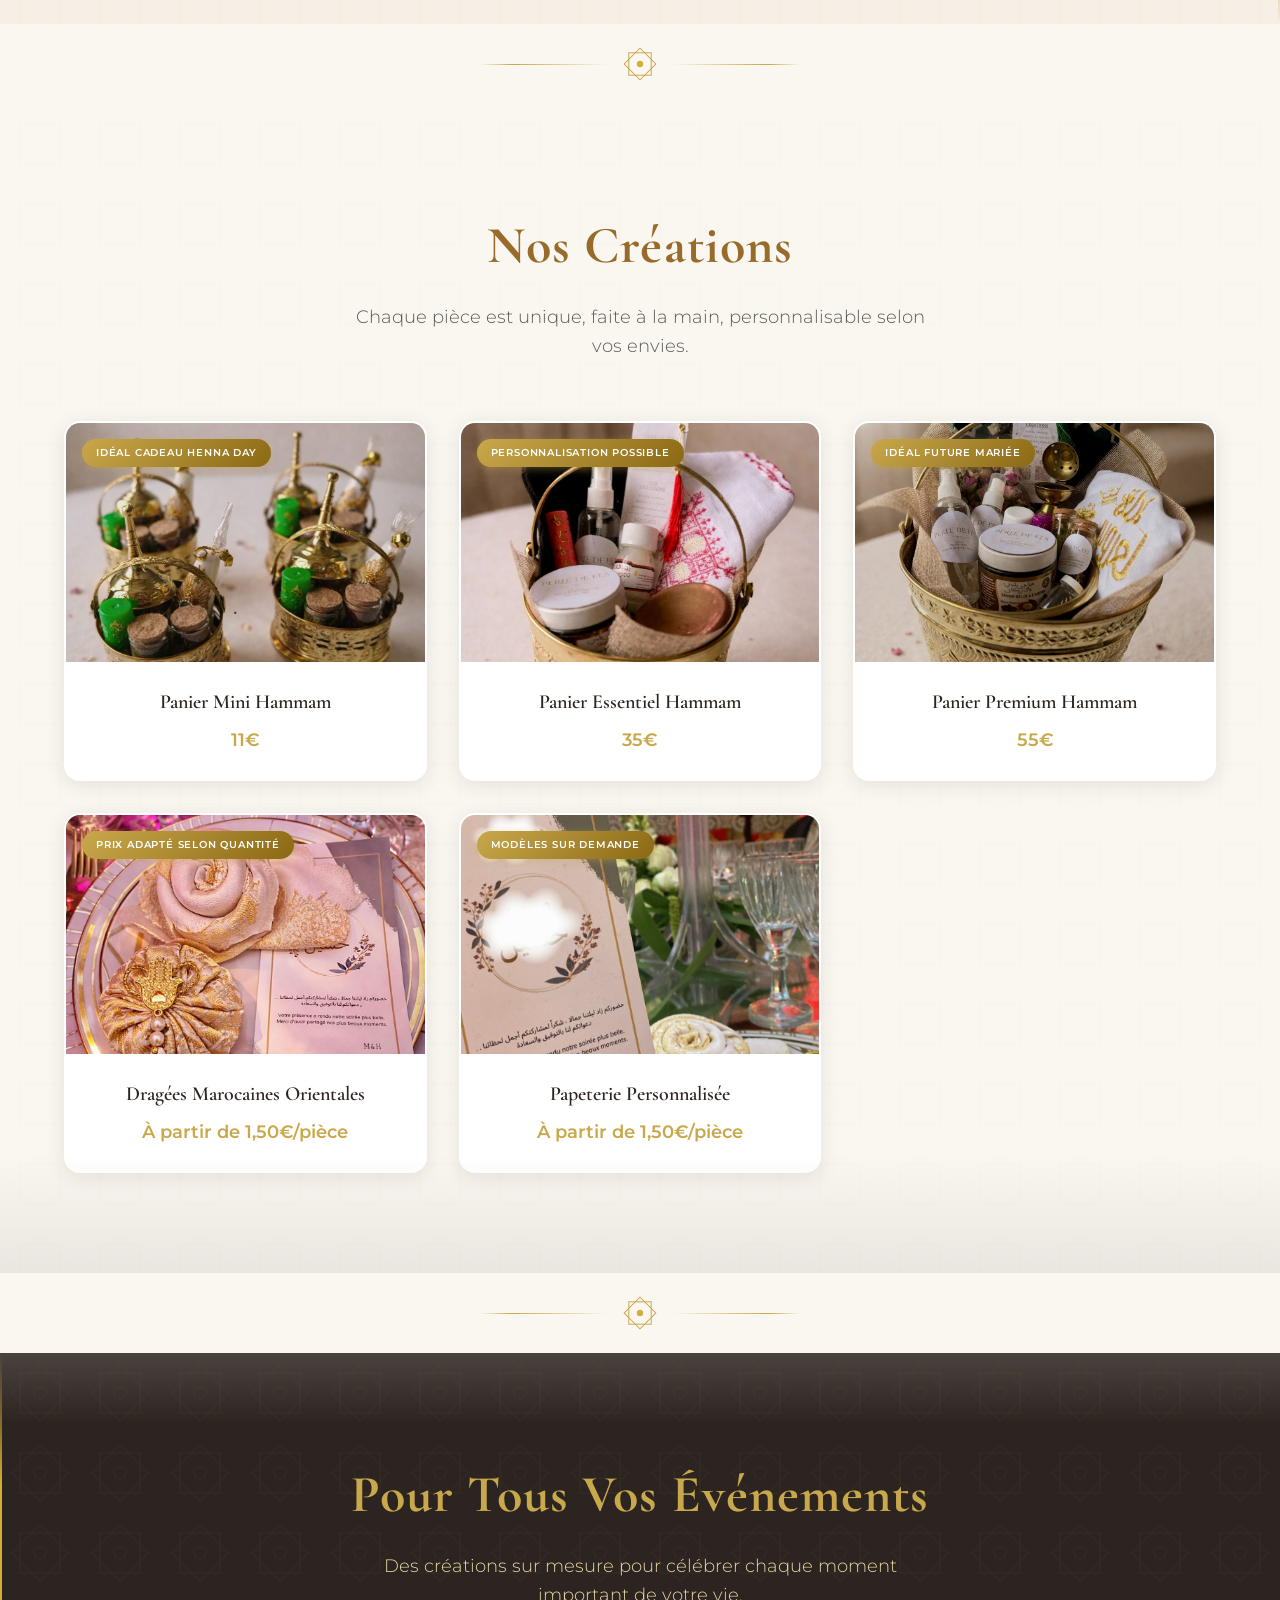
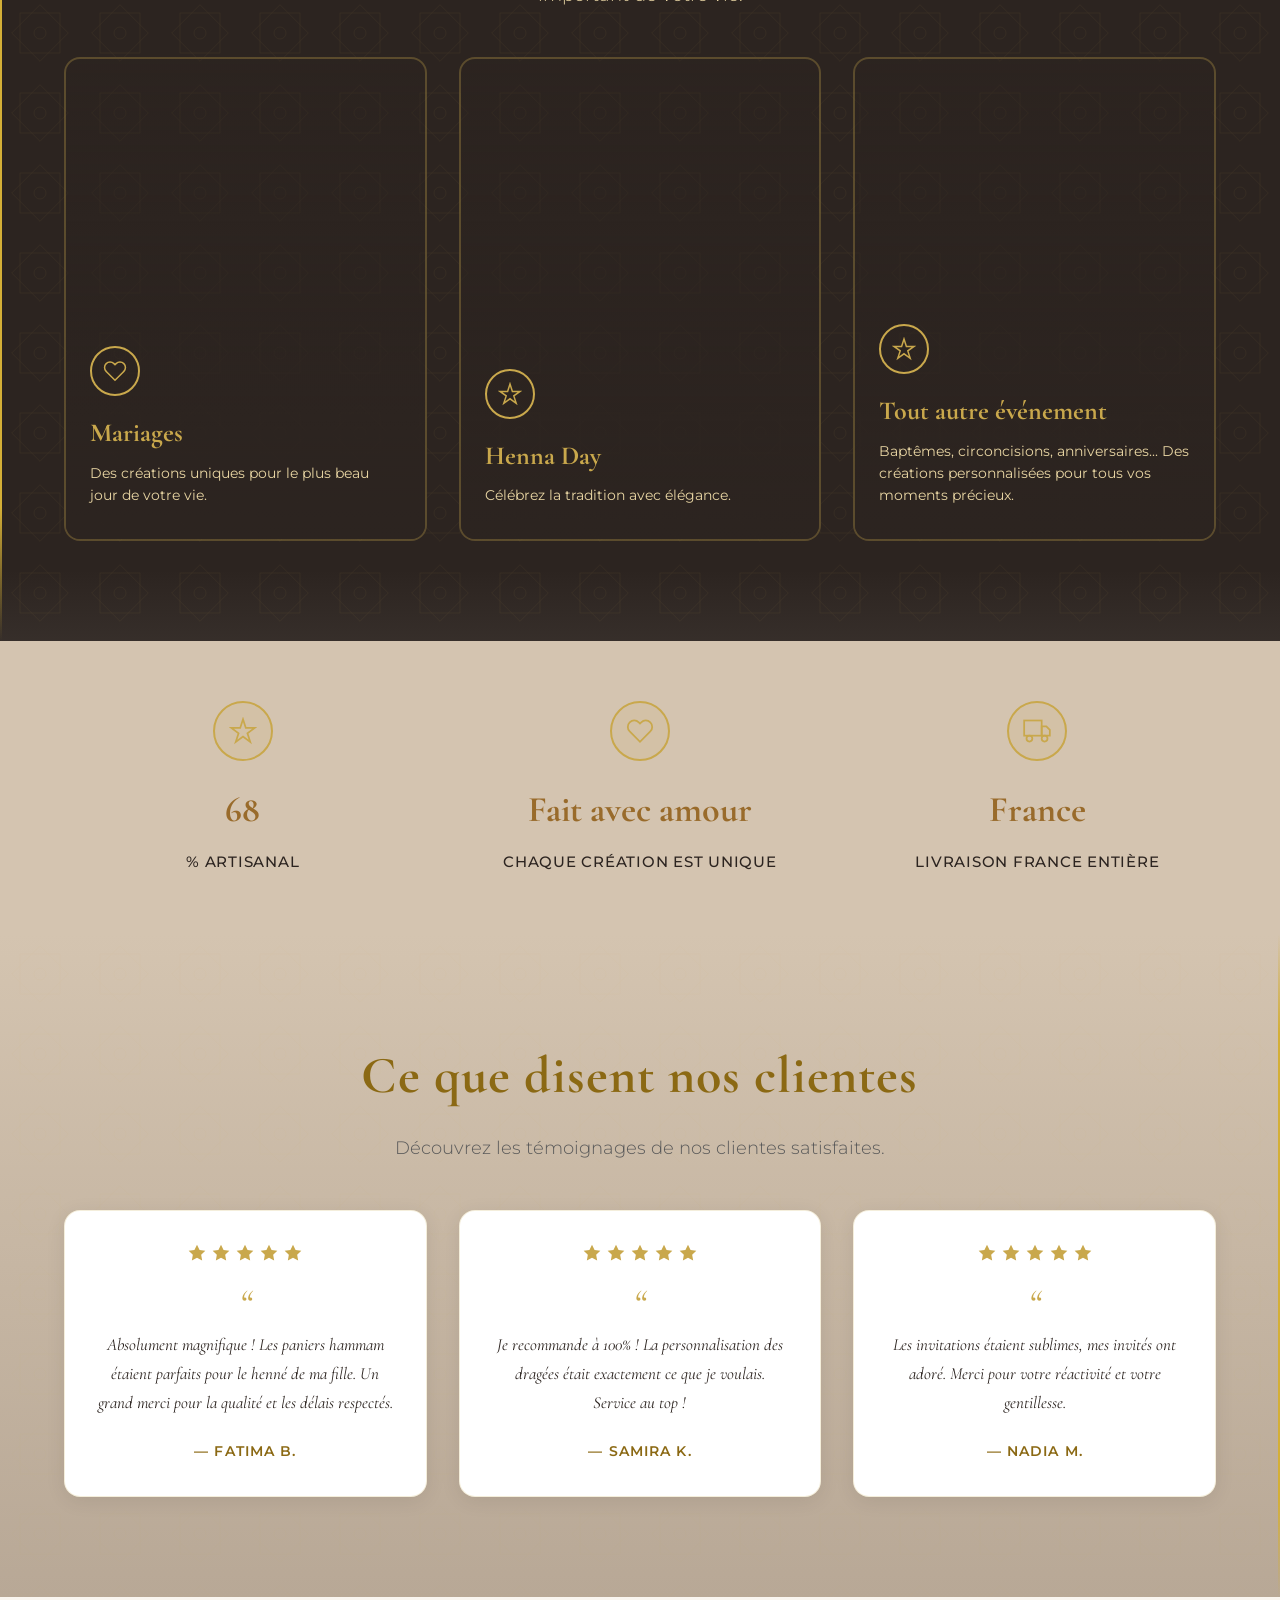
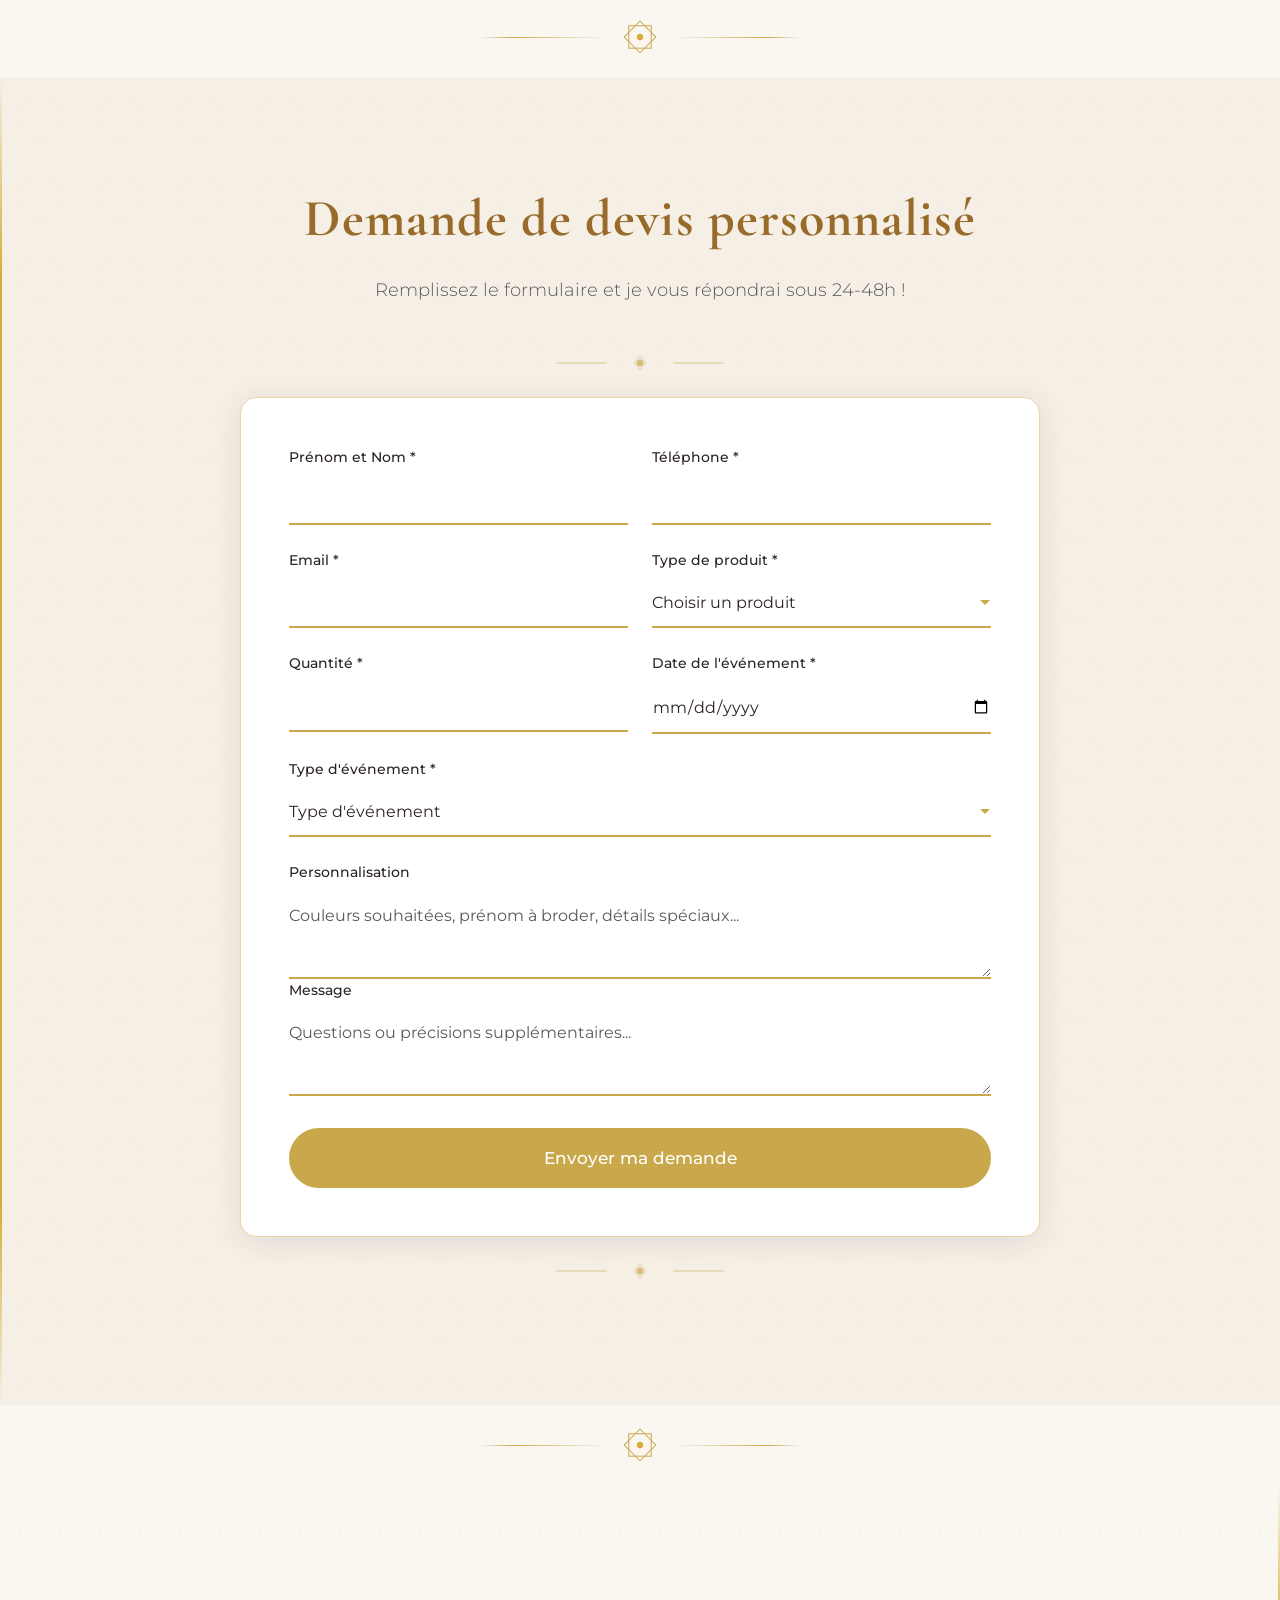
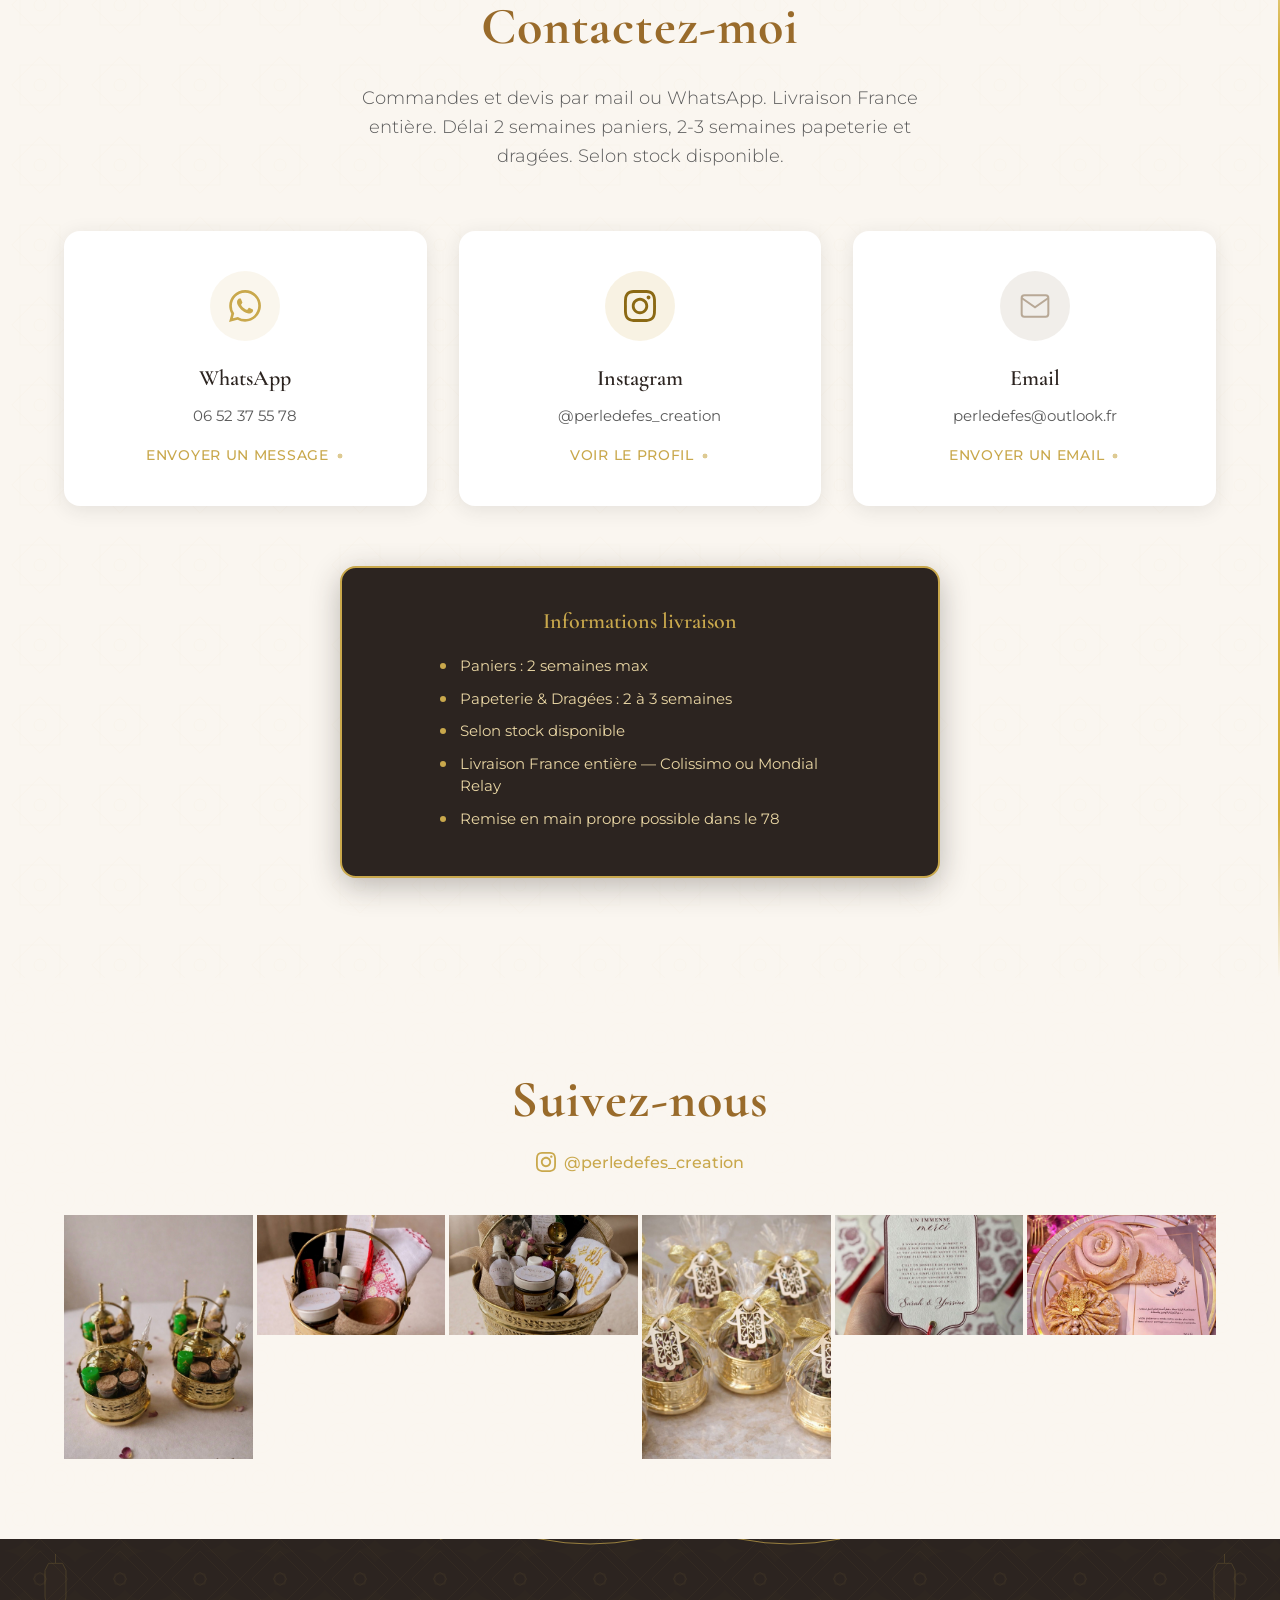
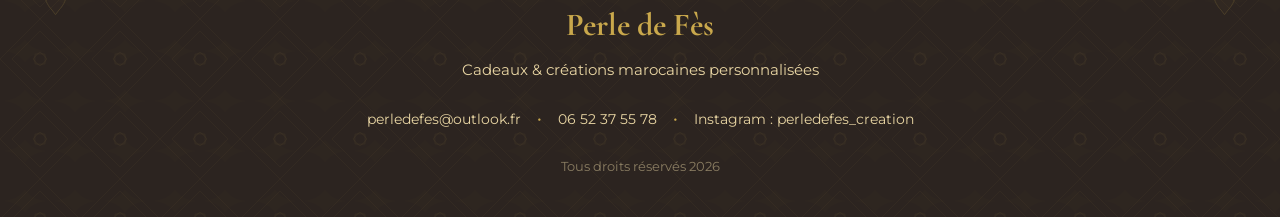
==== commit c35b539a: "Fix mobile sidebar centering + Instagram header position - Centre les liens de navigation dans la si" ====
--- a/index.html
+++ b/index.html
@@ -24,7 +24,7 @@
     <script src="https://cdn.jsdelivr.net/npm/@emailjs/browser@4/dist/email.min.js" crossorigin="anonymous" defer></script>
 
     <!-- Styles -->
-    <link rel="stylesheet" href="css/style.css?v=20260420">
+    <link rel="stylesheet" href="css/style.css?v=20260420b">
 </head>
 <body>
     <!-- ============================================
@@ -813,7 +813,7 @@
     </style>
 
     <!-- JavaScript -->
-    <script src="js/main.js?v=20260420"></script>
+    <script src="js/main.js?v=20260420b"></script>
 
     <!-- Redirection après login Netlify Identity vers /admin/ -->
     <script>
--- a/css/style.css
+++ b/css/style.css
@@ -3140,13 +3140,22 @@
     /* Instagram header mobile */
     .header__instagram {
         padding: 6px;
-        margin-left: 8px;
-        margin-right: 8px;
+        margin-left: auto;
+        margin-right: 12px;
+        order: 2;
     }
 
     .header__instagram svg {
         width: 24px;
         height: 24px;
+    }
+
+    .nav__toggle {
+        order: 3;
+    }
+
+    .header__logo {
+        order: 1;
     }
 
     /* Séparateurs cachés sur mobile */
@@ -3174,6 +3183,10 @@
     .nav__list {
         flex-direction: column;
         gap: 20px;
+        margin-left: 0;
+        align-items: center;
+        text-align: center;
+        width: 100%;
     }
 
     .nav__link {
